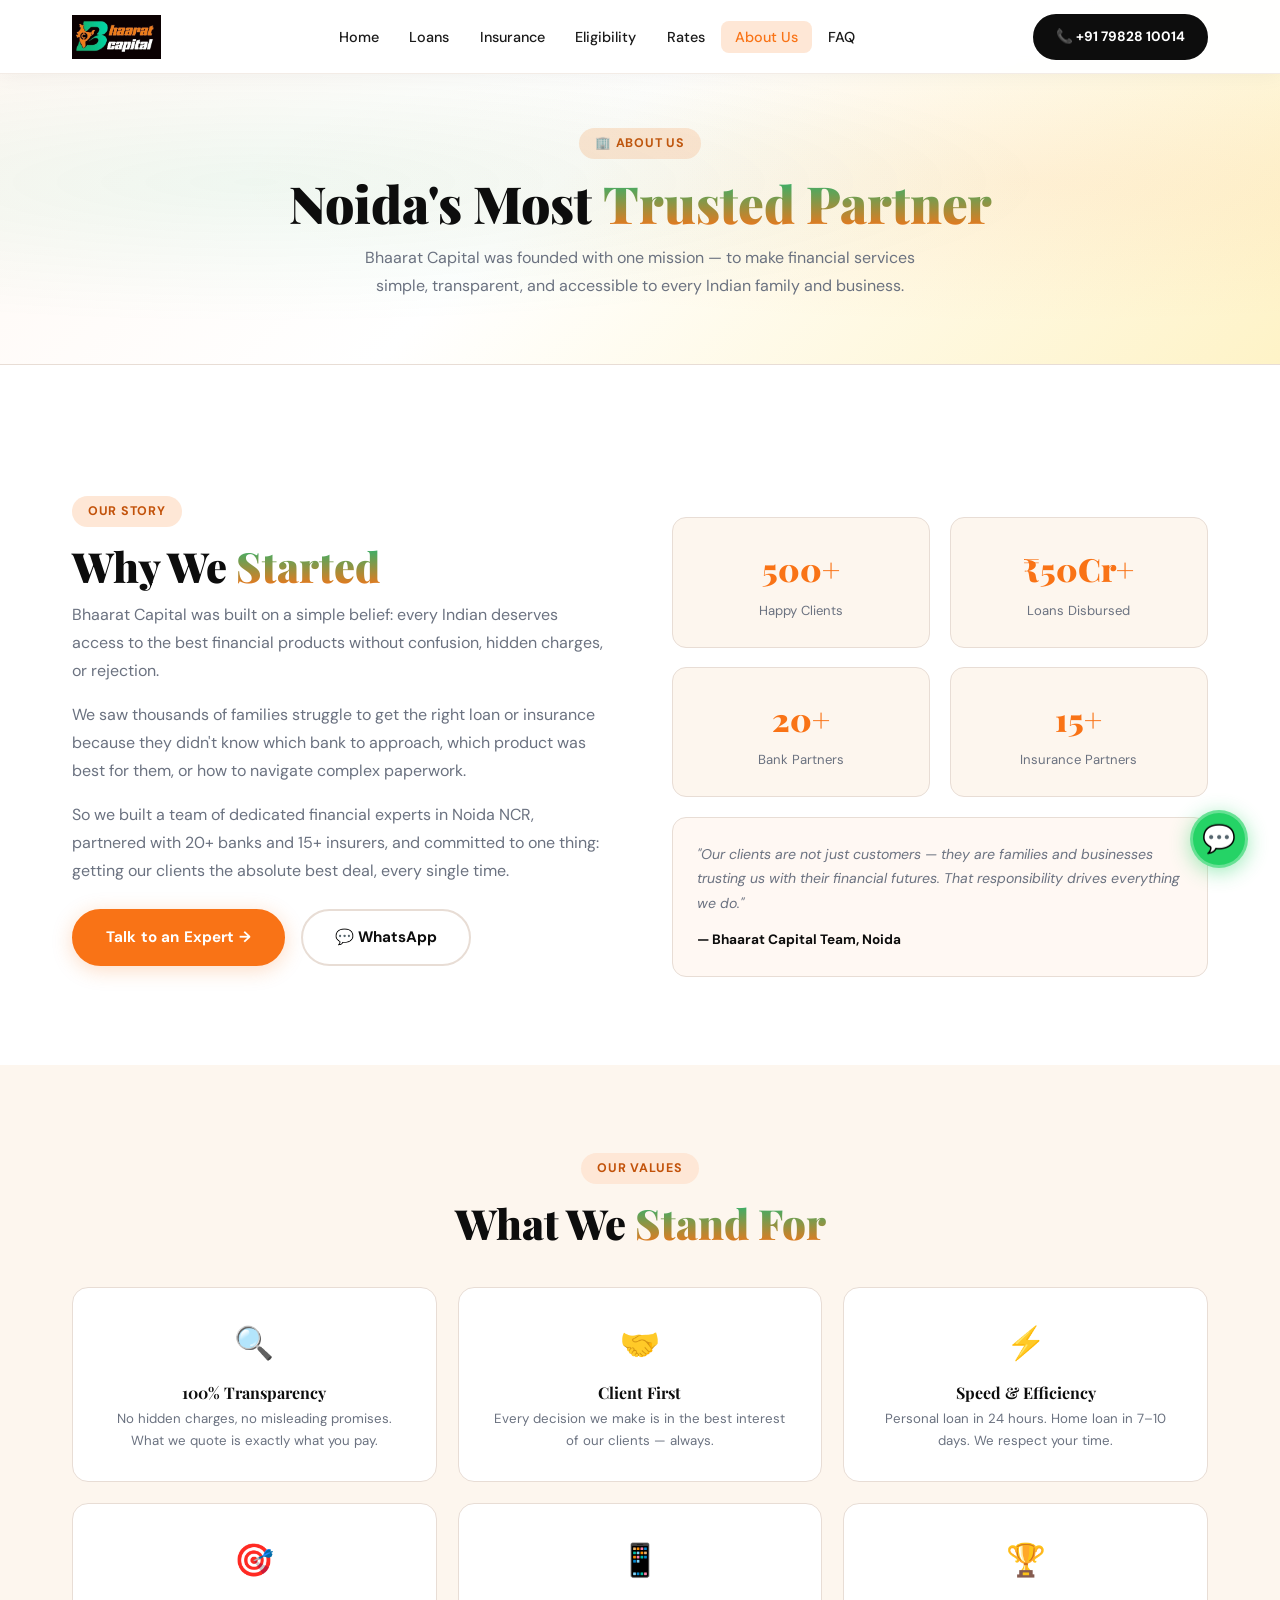
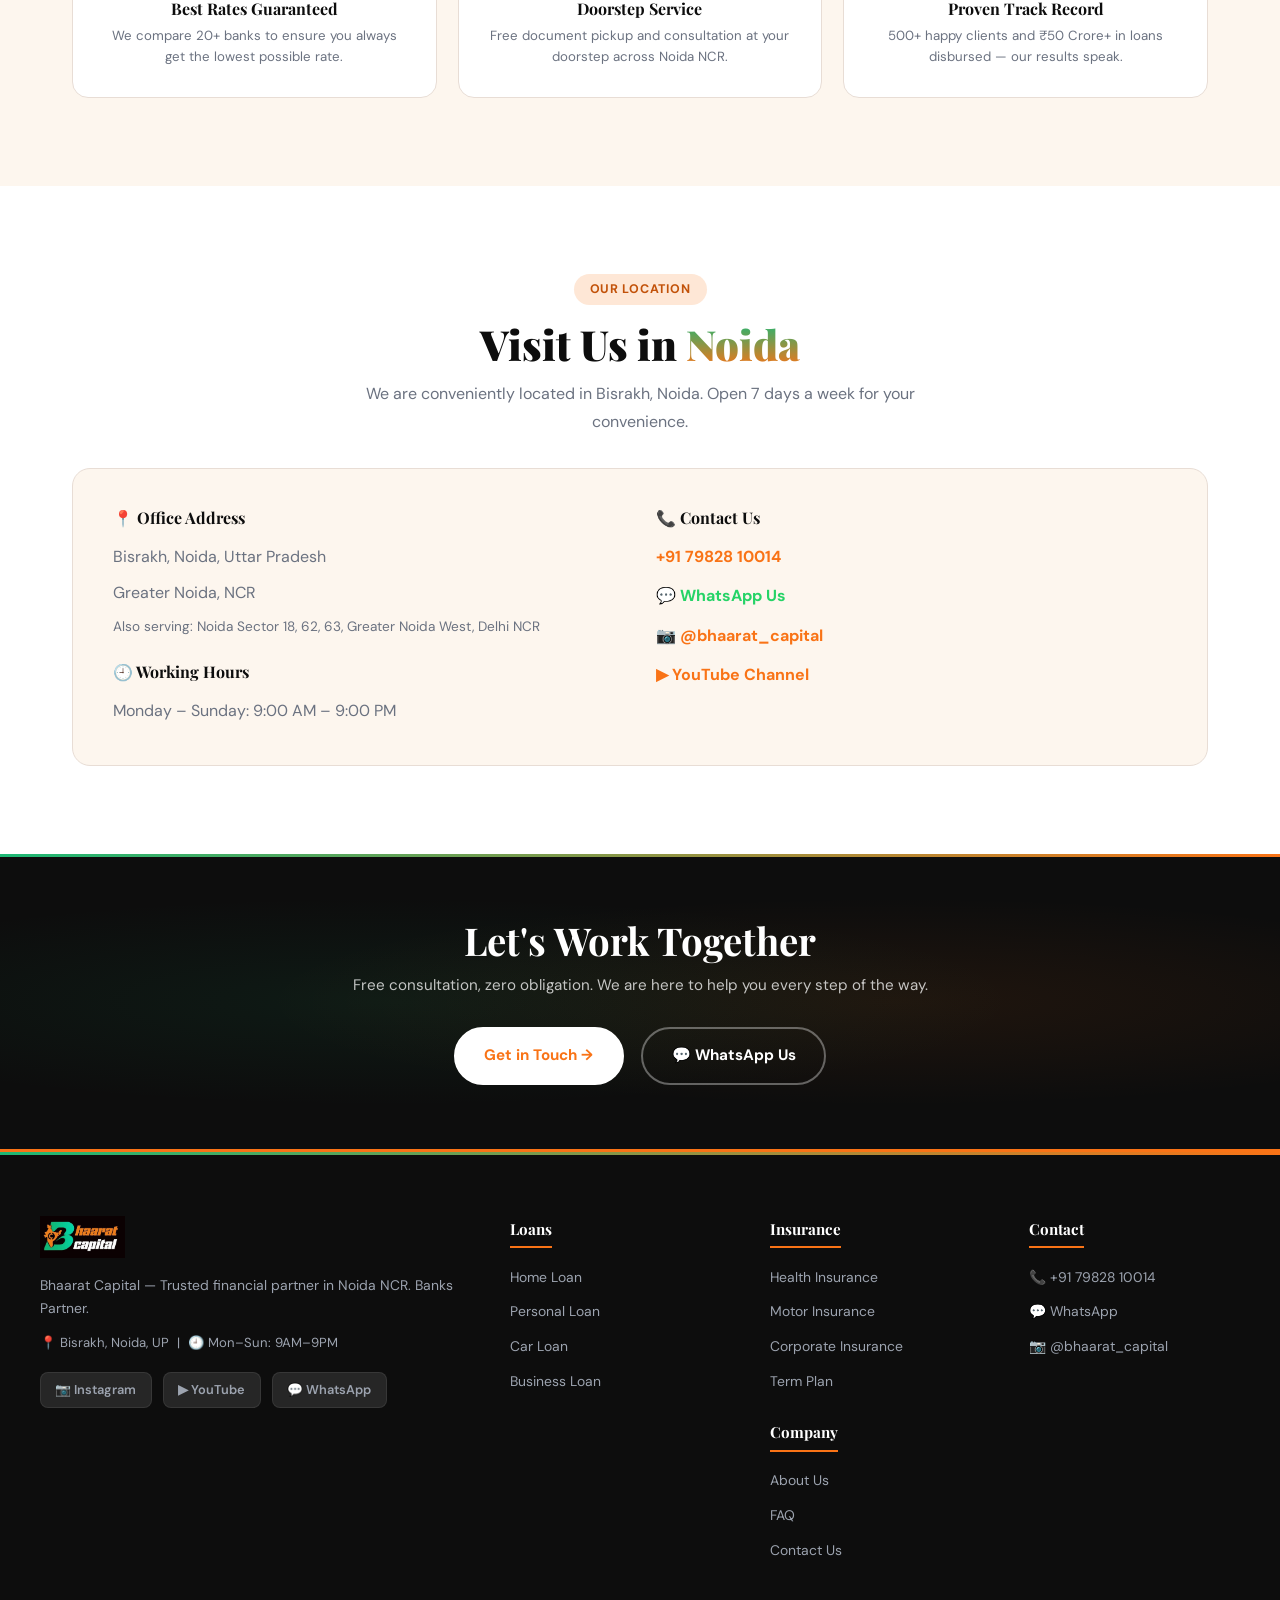
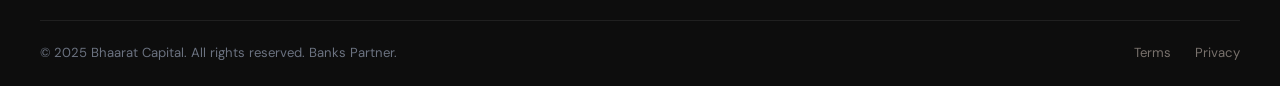
==== about.html @ 66e02c84 "Add files via upload" ====
<!DOCTYPE html>
<html lang="en">
<head>
<meta charset="UTF-8"/>
<meta name="viewport" content="width=device-width, initial-scale=1.0"/>
<title>About Us — Bhaarat Capital | Trusted Financial Partner Noida NCR</title>
<meta name="description" content="Bhaarat Capital is Noida NCR trusted financial partner. 500+ clients, ₹50Cr+ disbursed, 20+ bank partners."/>
<link rel="preconnect" href="https://fonts.googleapis.com">
<link href="https://fonts.googleapis.com/css2?family=Playfair+Display:wght@700;900&family=DM+Sans:wght@300;400;500;600;700&display=swap" rel="stylesheet">
<link rel="stylesheet" href="style.css"/>
<style>
.heading-gradient{display:inline-block;background:linear-gradient(180deg,#1DB875 0%,#F97316 100%);-webkit-background-clip:text;-webkit-text-fill-color:transparent;background-clip:text;}
.page-hero{background:linear-gradient(135deg,#FFF8F3 0%,#fff 45%,#FEF3C7 100%);padding:8rem 2rem 4rem;text-align:center;position:relative;overflow:hidden;border-bottom:1px solid var(--border);}
.page-hero::before{content:'';position:absolute;inset:0;background:radial-gradient(ellipse at 20% 50%,rgba(29,184,117,.07) 0%,transparent 55%),radial-gradient(ellipse at 80% 50%,rgba(249,115,22,.07) 0%,transparent 55%);pointer-events:none;}
.page-hero-tag{display:inline-flex;align-items:center;gap:.4rem;background:var(--orange-light);color:var(--orange-dark);padding:.3rem 1rem;border-radius:50px;font-size:.78rem;font-weight:700;letter-spacing:.06em;text-transform:uppercase;margin-bottom:1rem;}
.page-hero h1{font-family:var(--font-display);font-size:clamp(2rem,4vw,3.2rem);font-weight:900;color:var(--dark);margin-bottom:.8rem;line-height:1.1;position:relative;}
.page-hero p{font-size:1rem;color:var(--gray);max-width:580px;margin:0 auto;line-height:1.75;position:relative;}
.cta-banner{background:var(--dark);padding:4rem 2rem;text-align:center;position:relative;}
.cta-banner::after{content:'';position:absolute;top:0;left:0;right:0;height:3px;background:linear-gradient(90deg,#1DB875,#F97316);}
.cta-banner h2{font-family:var(--font-display);font-size:clamp(1.6rem,3vw,2.4rem);color:#fff;margin-bottom:.6rem;}
.cta-banner p{color:rgba(255,255,255,.75);font-size:.95rem;margin-bottom:1.8rem;}
.cta-btn{display:inline-block;padding:.85rem 1.8rem;border-radius:50px;font-weight:700;font-size:.95rem;transition:all .2s;margin:0 .4rem;}
.cta-btn.wh{background:#fff;color:var(--orange);border:2px solid #fff;}.cta-btn.wh:hover{transform:translateY(-2px);}
.cta-btn.tr{background:transparent;color:#fff;border:2px solid rgba(255,255,255,.35);}.cta-btn.tr:hover{background:rgba(255,255,255,.1);}

.about-grid{display:grid;grid-template-columns:1fr 1fr;gap:4rem;align-items:center;margin-top:2rem;}
.about-stats-grid{display:grid;grid-template-columns:repeat(2,1fr);gap:1.2rem;margin-top:2rem;}
.about-stat{background:var(--off-white);border:1px solid var(--border);border-radius:14px;padding:1.5rem;text-align:center;}
.about-stat .num{font-family:var(--font-display);font-size:2rem;font-weight:900;color:var(--orange);}
.about-stat p{font-size:.82rem;color:var(--gray);margin-top:.2rem;}
.values-grid{display:grid;grid-template-columns:repeat(3,1fr);gap:1.3rem;margin-top:2.5rem;}
.value-card{background:#fff;border:1.5px solid var(--border);border-radius:16px;padding:1.8rem;text-align:center;transition:all .3s;}
.value-card:hover{transform:translateY(-4px);box-shadow:0 8px 30px rgba(0,0,0,.09);border-color:rgba(249,115,22,.3);}
.value-icon{font-size:2rem;margin-bottom:.8rem;}
.value-card h4{font-family:var(--font-display);font-size:1rem;font-weight:700;color:var(--dark);margin-bottom:.4rem;}
.value-card p{font-size:.83rem;color:var(--gray);line-height:1.65;}
.team-grid{display:grid;grid-template-columns:repeat(3,1fr);gap:1.5rem;margin-top:2rem;}
.team-card{background:#fff;border:1.5px solid var(--border);border-radius:16px;padding:1.8rem;text-align:center;transition:all .3s;}
.team-card:hover{transform:translateY(-4px);box-shadow:0 8px 30px rgba(0,0,0,.09);}
.team-av{width:70px;height:70px;border-radius:50%;background:linear-gradient(135deg,#1DB875,#F97316);color:#fff;display:flex;align-items:center;justify-content:center;font-family:var(--font-display);font-size:1.5rem;font-weight:900;margin:0 auto 1rem;}
.team-card h4{font-size:.95rem;font-weight:700;color:var(--dark);}
.team-card p{font-size:.82rem;color:var(--gray);}
@media(max-width:768px){.about-grid{grid-template-columns:1fr;gap:2rem;}.values-grid{grid-template-columns:1fr 1fr;}.team-grid{grid-template-columns:1fr 1fr;}}
@media(max-width:480px){.values-grid{grid-template-columns:1fr;}.team-grid{grid-template-columns:1fr;}}
</style>
</head>
<body>
<nav id="navbar">
  <div class="nav-inner">
    <a href="index.html" class="logo"><img src="[data-uri]" alt="Bhaarat Capital" class="nav-logo-img"></a>
    <ul class="nav-links" id="navLinks">
      <li><a href="index.html">Home</a></li>
      <li><a href="loans.html">Loans</a></li>
      <li><a href="insurance.html">Insurance</a></li>
      <li><a href="eligibility.html">Eligibility</a></li>
      <li><a href="rates.html">Rates</a></li>
      <li><a href="about.html" class="active">About Us</a></li>
      <li><a href="faq.html">FAQ</a></li>
    </ul>
    <a href="contact.html" class="nav-cta">📞 +91 79828 10014</a>
    <button class="hamburger" id="hamburger" aria-label="Menu">☰</button>
  </div>
  <div class="mobile-menu" id="mobileMenu">
    <a href="index.html">Home</a>
    <a href="loans.html">Loans</a>
    <a href="insurance.html">Insurance</a>
    <a href="eligibility.html">Eligibility</a>
    <a href="rates.html">Rates</a>
    <a href="about.html">About Us</a>
    <a href="faq.html">FAQ</a>
    <a href="contact.html" style="color:var(--orange);font-weight:700;">📞 +91 79828 10014</a>
  </div>
</nav>

<section class="page-hero">
  <div class="page-hero-tag">🏢 About Us</div>
  <h1>Noida's Most <span class="heading-gradient">Trusted Partner</span></h1>
  <p>Bhaarat Capital was founded with one mission — to make financial services simple, transparent, and accessible to every Indian family and business.</p>
</section>

<section class="section" style="background:#fff;">
  <div class="container">
    <div class="about-grid">
      <div class="anim">
        <span class="section-tag">Our Story</span>
        <h2 class="section-title" style="text-align:left;">Why We <span class="heading-gradient">Started</span></h2>
        <p style="margin-bottom:1rem;">Bhaarat Capital was built on a simple belief: every Indian deserves access to the best financial products without confusion, hidden charges, or rejection.</p>
        <p style="margin-bottom:1rem;">We saw thousands of families struggle to get the right loan or insurance because they didn't know which bank to approach, which product was best for them, or how to navigate complex paperwork.</p>
        <p style="margin-bottom:1.5rem;">So we built a team of dedicated financial experts in Noida NCR, partnered with 20+ banks and 15+ insurers, and committed to one thing: getting our clients the absolute best deal, every single time.</p>
        <div style="display:flex;gap:1rem;flex-wrap:wrap;">
          <a href="contact.html" class="btn-primary">Talk to an Expert →</a>
          <a href="https://wa.me/917982810014" target="_blank" class="btn-secondary">💬 WhatsApp</a>
        </div>
      </div>
      <div class="anim">
        <div class="about-stats-grid">
          <div class="about-stat"><div class="num">500+</div><p>Happy Clients</p></div>
          <div class="about-stat"><div class="num">₹50Cr+</div><p>Loans Disbursed</p></div>
          <div class="about-stat"><div class="num">20+</div><p>Bank Partners</p></div>
          <div class="about-stat"><div class="num">15+</div><p>Insurance Partners</p></div>
        </div>
        <div style="background:var(--light-bg);border-radius:14px;padding:1.5rem;margin-top:1.2rem;border:1px solid var(--border);">
          <p style="font-size:.88rem;font-style:italic;color:var(--gray);line-height:1.75;">"Our clients are not just customers — they are families and businesses trusting us with their financial futures. That responsibility drives everything we do."</p>
          <p style="margin-top:.8rem;font-size:.85rem;font-weight:700;color:var(--dark);">— Bhaarat Capital Team, Noida</p>
        </div>
      </div>
    </div>
  </div>
</section>

<section class="section" style="background:var(--off-white);">
  <div class="container tc">
    <span class="section-tag">Our Values</span>
    <h2 class="section-title">What We <span class="heading-gradient">Stand For</span></h2>
    <div class="values-grid">
      <div class="value-card anim"><div class="value-icon">🔍</div><h4>100% Transparency</h4><p>No hidden charges, no misleading promises. What we quote is exactly what you pay.</p></div>
      <div class="value-card anim"><div class="value-icon">🤝</div><h4>Client First</h4><p>Every decision we make is in the best interest of our clients — always.</p></div>
      <div class="value-card anim"><div class="value-icon">⚡</div><h4>Speed &amp; Efficiency</h4><p>Personal loan in 24 hours. Home loan in 7–10 days. We respect your time.</p></div>
      <div class="value-card anim"><div class="value-icon">🎯</div><h4>Best Rates Guaranteed</h4><p>We compare 20+ banks to ensure you always get the lowest possible rate.</p></div>
      <div class="value-card anim"><div class="value-icon">📱</div><h4>Doorstep Service</h4><p>Free document pickup and consultation at your doorstep across Noida NCR.</p></div>
      <div class="value-card anim"><div class="value-icon">🏆</div><h4>Proven Track Record</h4><p>500+ happy clients and ₹50 Crore+ in loans disbursed — our results speak.</p></div>
    </div>
  </div>
</section>

<section class="section" style="background:#fff;">
  <div class="container tc">
    <span class="section-tag">Our Location</span>
    <h2 class="section-title">Visit Us in <span class="heading-gradient">Noida</span></h2>
    <p class="section-sub">We are conveniently located in Bisrakh, Noida. Open 7 days a week for your convenience.</p>
    <div style="background:var(--off-white);border-radius:18px;padding:2.5rem;margin-top:2rem;border:1px solid var(--border);display:grid;grid-template-columns:1fr 1fr;gap:2rem;text-align:left;">
      <div>
        <h4 style="font-family:var(--font-display);margin-bottom:1rem;color:var(--dark);">📍 Office Address</h4>
        <p style="margin-bottom:.5rem;">Bisrakh, Noida, Uttar Pradesh</p>
        <p style="margin-bottom:.5rem;">Greater Noida, NCR</p>
        <p style="margin-bottom:1.5rem;font-size:.85rem;">Also serving: Noida Sector 18, 62, 63, Greater Noida West, Delhi NCR</p>
        <h4 style="font-family:var(--font-display);margin-bottom:1rem;color:var(--dark);">🕘 Working Hours</h4>
        <p>Monday – Sunday: 9:00 AM – 9:00 PM</p>
      </div>
      <div>
        <h4 style="font-family:var(--font-display);margin-bottom:1rem;color:var(--dark);">📞 Contact Us</h4>
        <p style="margin-bottom:.7rem;"><a href="tel:+917982810014" style="color:var(--orange);font-weight:700;">+91 79828 10014</a></p>
        <p style="margin-bottom:.7rem;"><a href="https://wa.me/917982810014" target="_blank" style="color:#25D366;font-weight:700;">💬 WhatsApp Us</a></p>
        <p style="margin-bottom:.7rem;"><a href="https://www.instagram.com/bhaarat_capital/" target="_blank" style="color:var(--orange);font-weight:700;">📷 @bhaarat_capital</a></p>
        <p><a href="https://www.youtube.com/@bhaaratcapital" target="_blank" style="color:var(--orange);font-weight:700;">▶ YouTube Channel</a></p>
      </div>
    </div>
  </div>
</section>

<div class="cta-banner">
  <h2>Let's Work Together</h2>
  <p>Free consultation, zero obligation. We are here to help you every step of the way.</p>
  <a href="contact.html" class="cta-btn wh">Get in Touch →</a>
  <a href="https://wa.me/917982810014" target="_blank" class="cta-btn tr">💬 WhatsApp Us</a>
</div>

<footer class="footer">
  <div class="footer-grid">
    <div class="footer-brand">
      <a href="index.html"><img src="[data-uri]" alt="Bhaarat Capital" style="height:42px;margin-bottom:1rem;display:block;"></a>
      <p>Bhaarat Capital — Trusted financial partner in Noida NCR. Banks Partner.</p>
      <p style="margin-top:.7rem;font-size:.82rem;">📍 Bisrakh, Noida, UP &nbsp;|&nbsp; 🕘 Mon–Sun: 9AM–9PM</p>
      <div class="social-links" style="margin-top:1.1rem;"><a href="https://www.instagram.com/bhaarat_capital/" target="_blank">📷 Instagram</a><a href="https://www.youtube.com/@bhaaratcapital" target="_blank">▶ YouTube</a><a href="https://wa.me/917982810014" target="_blank">💬 WhatsApp</a></div>
    </div>
    <div class="footer-col"><h5>Loans</h5><a href="loans.html#home-loan">Home Loan</a><a href="loans.html#personal-loan">Personal Loan</a><a href="loans.html#car-loan">Car Loan</a><a href="loans.html#business-loan">Business Loan</a></div>
    <div class="footer-col"><h5>Insurance</h5><a href="insurance.html#health">Health Insurance</a><a href="insurance.html#motor">Motor Insurance</a><a href="insurance.html#corporate">Corporate Insurance</a><a href="insurance.html#term">Term Plan</a><h5 style="margin-top:1.3rem;">Company</h5><a href="about.html">About Us</a><a href="faq.html">FAQ</a><a href="contact.html">Contact Us</a></div>
    <div class="footer-col"><h5>Contact</h5><a href="tel:+917982810014">📞 +91 79828 10014</a><a href="https://wa.me/917982810014" target="_blank">💬 WhatsApp</a><a href="https://www.instagram.com/bhaarat_capital/" target="_blank">📷 @bhaarat_capital</a></div>
  </div>
  <div class="footer-bottom"><p>© 2025 Bhaarat Capital. All rights reserved. Banks Partner.</p><div style="display:flex;gap:1.5rem;"><a href="terms.html" style="color:#78716c;font-size:.82rem;">Terms</a><a href="privacy.html" style="color:#78716c;font-size:.82rem;">Privacy</a></div></div>
</footer>
<a href="https://wa.me/917982810014" class="whatsapp-float" target="_blank">💬</a>
<script src="script.js"></script>
<script>const ao=new IntersectionObserver((e)=>{e.forEach(x=>{if(x.isIntersecting){x.target.classList.add('vis');ao.unobserve(x.target);}})},{threshold:0.1});document.querySelectorAll('.anim').forEach(el=>ao.observe(el));</script>
</body></html>
---- style.css ----
/* ============================================================
   BHAARAT CAPITAL — Complete CSS
   Colors from Logo:
     Orange  : #F97316  (primary accent)
     Teal    : #1DB875  (secondary, from logo's green B letter)
     Dark    : #0D0D0D  (near-black background)
     Off-dark: #1A1A1A
     Light BG: #FFF8F3
     Off-white: #FDF6EE
   ============================================================ */

/* ---------- RESET & BASE ---------- */
*, *::before, *::after { box-sizing: border-box; margin: 0; padding: 0; }
html { scroll-behavior: smooth; }
body {
  font-family: 'DM Sans', -apple-system, BlinkMacSystemFont, 'Segoe UI', sans-serif;
  font-size: 16px;
  line-height: 1.7;
  color: #1A1A1A;
  background: #fff;
  -webkit-font-smoothing: antialiased;
}

/* ---------- CSS VARIABLES ---------- */
:root {
  --orange        : #F97316;
  --orange-light  : #FEE7D6;
  --orange-dark   : #C2520A;
  --orange-hover  : #EA6C0A;

  --teal          : #1DB875;
  --teal-light    : #D4F5E6;
  --teal-dark     : #0F7A4C;

  --dark          : #0D0D0D;
  --dark-2        : #1A1A1A;
  --dark-3        : #262626;
  --dark-card     : #111111;

  --saffron       : #FBBF24;

  --gray          : #6B7280;
  --gray-light    : #9CA3AF;
  --gray-lighter  : #D1D5DB;

  --off-white     : #FDF6EE;
  --light-bg      : #FFF8F3;
  --border        : #E8DDD5;
  --border-light  : #F3ECE6;

  --font-display  : 'Playfair Display', Georgia, serif;

  --radius        : 14px;
  --radius-sm     : 8px;
  --radius-lg     : 20px;

  --shadow        : 0 2px 16px rgba(0,0,0,.07), 0 1px 4px rgba(0,0,0,.04);
  --shadow-lg     : 0 8px 40px rgba(0,0,0,.12), 0 2px 8px rgba(0,0,0,.06);
  --shadow-orange : 0 4px 20px rgba(249,115,22,.25);
  --shadow-teal   : 0 4px 20px rgba(29,184,117,.25);

  --transition    : all 0.28s cubic-bezier(0.4, 0, 0.2, 1);
}

/* ---------- TYPOGRAPHY ---------- */
h1, h2, h3, h4, h5, h6 {
  font-family: var(--font-display);
  line-height: 1.15;
  color: var(--dark);
  font-weight: 700;
}
p { color: var(--gray); line-height: 1.75; }
a { text-decoration: none; color: inherit; transition: var(--transition); }
img { max-width: 100%; display: block; }
ul, ol { list-style: none; }

/* ---------- GRADIENT HEADING ACCENT ---------- */
.heading-gradient {
  display: inline-block;
  background: linear-gradient(180deg, #1DB875 0%, #F97316 100%);
  -webkit-background-clip: text;
  -webkit-text-fill-color: transparent;
  background-clip: text;
}

/* ---------- LAYOUT ---------- */
.container { max-width: 1200px; margin: 0 auto; padding: 0 2rem; width: 100%; }
.section { padding: 5.5rem 2rem; }
.tc { text-align: center; }

/* ---------- SECTION LABELS ---------- */
.section-tag {
  display: inline-flex;
  align-items: center;
  gap: 0.4rem;
  background: var(--orange-light);
  color: var(--orange-dark);
  padding: 0.3rem 1rem;
  border-radius: 50px;
  font-size: 0.78rem;
  font-weight: 700;
  letter-spacing: 0.06em;
  text-transform: uppercase;
  margin-bottom: 1rem;
}

.section-title {
  font-family: var(--font-display);
  font-size: clamp(1.75rem, 3.5vw, 2.6rem);
  font-weight: 900;
  color: var(--dark);
  margin-bottom: 0.75rem;
  line-height: 1.12;
}
.section-title .accent { color: var(--orange); }

.section-sub {
  font-size: 1rem;
  color: var(--gray);
  max-width: 580px;
  margin: 0 auto 0.5rem;
  line-height: 1.75;
}

/* ---------- BUTTONS ---------- */
.btn-primary {
  display: inline-flex;
  align-items: center;
  gap: 0.4rem;
  background: var(--orange);
  color: #fff;
  padding: 0.85rem 2rem;
  border-radius: 50px;
  font-weight: 700;
  font-size: 0.95rem;
  letter-spacing: 0.01em;
  border: 2px solid var(--orange);
  transition: var(--transition);
  cursor: pointer;
  box-shadow: var(--shadow-orange);
}
.btn-primary:hover {
  background: var(--orange-hover);
  border-color: var(--orange-hover);
  transform: translateY(-2px);
  box-shadow: 0 8px 28px rgba(249,115,22,.35);
  color: #fff;
}
.btn-primary:active { transform: translateY(0); }

.btn-secondary {
  display: inline-flex;
  align-items: center;
  gap: 0.4rem;
  background: transparent;
  color: var(--dark);
  padding: 0.85rem 2rem;
  border-radius: 50px;
  font-weight: 700;
  font-size: 0.95rem;
  border: 2px solid var(--border);
  transition: var(--transition);
  cursor: pointer;
}
.btn-secondary:hover {
  border-color: var(--orange);
  color: var(--orange);
  background: var(--orange-light);
  transform: translateY(-2px);
}

/* ---------- NAVBAR ---------- */
#navbar {
  position: fixed;
  top: 0; left: 0; right: 0;
  z-index: 1000;
  background: rgba(255,255,255,0.96);
  backdrop-filter: blur(16px);
  -webkit-backdrop-filter: blur(16px);
  border-bottom: 1px solid var(--border-light);
  box-shadow: 0 1px 20px rgba(0,0,0,.05);
  transition: var(--transition);
}
#navbar.scrolled {
  background: rgba(255,255,255,.99);
  box-shadow: 0 2px 24px rgba(0,0,0,.1);
}

.nav-inner {
  display: flex;
  align-items: center;
  justify-content: space-between;
  gap: 1.5rem;
  padding: 0.85rem 2rem;
  max-width: 1200px;
  margin: 0 auto;
}

.nav-logo-img { height: 44px; width: auto; display: block; }
.logo { display: flex; align-items: center; flex-shrink: 0; }

.nav-links {
  display: flex;
  align-items: center;
  gap: 0.2rem;
  flex: 1;
  justify-content: center;
}
.nav-links a {
  padding: 0.45rem 0.85rem;
  border-radius: 8px;
  font-size: 0.9rem;
  font-weight: 500;
  color: var(--dark-2);
  transition: var(--transition);
  white-space: nowrap;
}
.nav-links a:hover,
.nav-links a.active {
  color: var(--orange);
  background: var(--orange-light);
}

.nav-cta {
  display: inline-flex;
  align-items: center;
  gap: 0.4rem;
  background: var(--dark);
  color: #fff !important;
  padding: 0.6rem 1.3rem;
  border-radius: 50px;
  font-size: 0.85rem;
  font-weight: 700;
  white-space: nowrap;
  transition: var(--transition);
  flex-shrink: 0;
  border: 2px solid var(--dark);
}
.nav-cta:hover {
  background: var(--orange);
  border-color: var(--orange);
  transform: translateY(-1px);
  box-shadow: var(--shadow-orange);
}

.hamburger {
  display: none;
  background: none;
  border: none;
  font-size: 1.4rem;
  cursor: pointer;
  color: var(--dark);
  padding: 0.3rem;
  border-radius: 6px;
  transition: var(--transition);
}
.hamburger:hover { color: var(--orange); background: var(--orange-light); }

.mobile-menu {
  display: none;
  flex-direction: column;
  padding: 1rem 2rem 1.5rem;
  background: #fff;
  border-top: 1px solid var(--border);
  gap: 0.2rem;
}
.mobile-menu.open { display: flex; }
.mobile-menu a {
  padding: 0.65rem 1rem;
  border-radius: 8px;
  font-weight: 500;
  font-size: 0.95rem;
  color: var(--dark-2);
  transition: var(--transition);
}
.mobile-menu a:hover { background: var(--orange-light); color: var(--orange); }

/* ---------- KEYFRAME ANIMATIONS ---------- */
@keyframes fadeInUp {
  from { opacity: 0; transform: translateY(28px); }
  to   { opacity: 1; transform: translateY(0); }
}
@keyframes float {
  0%, 100% { transform: translateY(0px) rotate(0deg); }
  33%       { transform: translateY(-10px) rotate(1deg); }
  66%       { transform: translateY(-5px) rotate(-1deg); }
}
@keyframes pulse {
  0%, 100% { transform: scale(1); opacity: 0.3; }
  50%       { transform: scale(1.06); opacity: 0.4; }
}
@keyframes marquee {
  from { transform: translateX(0); }
  to   { transform: translateX(-50%); }
}
@keyframes blink {
  0%, 100% { opacity: 1; }
  50%       { opacity: 0.2; }
}

/* ---------- HERO ---------- */
.hero {
  min-height: 100vh;
  background: linear-gradient(135deg, #FFF8F3 0%, #fff 45%, #FEF3C7 100%);
  display: flex;
  align-items: center;
  padding: 7rem 2rem 5rem;
  position: relative;
  overflow: hidden;
}
.hero-inner {
  max-width: 1200px;
  margin: 0 auto;
  width: 100%;
  display: grid;
  grid-template-columns: 1fr 1fr;
  gap: 4rem;
  align-items: center;
}
.hero-bg-pattern {
  position: absolute;
  inset: 0;
  pointer-events: none;
  background:
    radial-gradient(ellipse at 15% 30%, rgba(249,115,22,.09) 0%, transparent 55%),
    radial-gradient(ellipse at 85% 70%, rgba(29,184,117,.07) 0%, transparent 55%);
}

.hero-badge {
  display: inline-flex;
  align-items: center;
  gap: 0.5rem;
  background: var(--teal-light);
  color: var(--teal-dark);
  padding: 0.35rem 1rem;
  border-radius: 50px;
  font-size: 0.8rem;
  font-weight: 700;
  margin-bottom: 1.4rem;
  border: 1px solid rgba(29,184,117,.2);
}

.badge-dot {
  width: 7px;
  height: 7px;
  background: var(--teal);
  border-radius: 50%;
  animation: blink 2s infinite;
}

.hero-title {
  font-family: var(--font-display);
  font-size: clamp(2.6rem, 5vw, 4rem);
  font-weight: 900;
  line-height: 1.07;
  color: var(--dark);
  margin-bottom: 1.1rem;
  animation: fadeInUp 0.7s ease both;
}
.hero-accent { color: var(--orange); }

.hero-sub {
  font-size: 1.05rem;
  color: var(--gray);
  max-width: 490px;
  line-height: 1.78;
  margin-bottom: 1.8rem;
  animation: fadeInUp 0.8s 0.1s ease both;
}
.hero-btns {
  display: flex;
  gap: 1rem;
  flex-wrap: wrap;
  margin-bottom: 2.4rem;
  animation: fadeInUp 0.9s 0.2s ease both;
}
.hero-hours {
  display: inline-flex;
  align-items: center;
  gap: 0.5rem;
  background: #F0FDF4;
  border: 1px solid #BBF7D0;
  color: #15803D;
  border-radius: 50px;
  padding: 0.35rem 1rem;
  font-size: 0.8rem;
  font-weight: 600;
  margin-bottom: 2rem;
  animation: fadeInUp 1s 0.3s ease both;
}
.hero-stats {
  display: flex;
  align-items: center;
  gap: 1.5rem;
  padding: 1.3rem 1.6rem;
  background: #fff;
  border-radius: var(--radius);
  border: 1px solid var(--border);
  box-shadow: var(--shadow);
  width: fit-content;
  flex-wrap: wrap;
  animation: fadeInUp 1s 0.4s ease both;
}
.stat-num {
  display: block;
  font-family: var(--font-display);
  font-size: 1.9rem;
  font-weight: 900;
  color: var(--orange);
  line-height: 1;
}
.stat-label {
  font-size: 0.73rem;
  color: var(--gray);
  margin-top: 0.15rem;
  display: block;
  font-weight: 500;
}
.stat-div { width: 1px; height: 38px; background: var(--border); }

/* Hero Visual — Floating Cards */
.hero-visual {
  position: relative;
  min-height: 460px;
  display: flex;
  align-items: center;
  justify-content: center;
}
.hero-orb {
  width: 280px;
  height: 280px;
  border-radius: 50%;
  background: linear-gradient(135deg, var(--orange-light), rgba(29,184,117,.2));
  opacity: 0.35;
  animation: pulse 4s ease-in-out infinite;
}
.hero-card {
  position: absolute;
  background: #fff;
  border-radius: var(--radius);
  padding: 1rem 1.4rem;
  box-shadow: var(--shadow-lg);
  display: flex;
  align-items: center;
  gap: 0.9rem;
  border-left: 4px solid var(--orange);
  min-width: 195px;
  transition: var(--transition);
}
.hero-card:hover { transform: scale(1.04); }
.hc-f1 { top: 5%; left: 0; animation: float 3.2s ease-in-out infinite; }
.hc-f2 { top: 40%; right: 0; animation: float 3.2s ease-in-out infinite 1.1s; border-left-color: var(--teal); }
.hc-f3 { bottom: 8%; left: 10%; animation: float 3.2s ease-in-out infinite 2.2s; }
.hc-icon { font-size: 2rem; }
.hc-text strong { display: block; font-size: 0.9rem; font-weight: 700; color: var(--dark); }
.hc-text span { font-size: 0.78rem; color: var(--gray); }

/* ---------- MARQUEE ---------- */
.marquee-strip {
  background: var(--dark);
  padding: 0.8rem 0;
  overflow: hidden;
  border-top: 2px solid var(--teal);
  border-bottom: 2px solid var(--orange);
}
.marquee-track {
  display: flex;
  gap: 2rem;
  white-space: nowrap;
  width: max-content;
  animation: marquee 28s linear infinite;
  align-items: center;
}
.marquee-track span { color: #E5E7EB; font-weight: 600; font-size: 0.88rem; }
.marquee-track span.dot { opacity: 0.4; font-size: 0.5rem; color: var(--orange); }

/* ---------- SERVICES ---------- */
.services-section { background: #fff; }
.svc-grid {
  display: grid;
  grid-template-columns: repeat(3, 1fr);
  gap: 1.5rem;
  margin-top: 2.8rem;
}
.svc-card {
  background: var(--off-white);
  border: 1.5px solid var(--border);
  border-radius: var(--radius-lg);
  padding: 2rem 1.8rem;
  transition: var(--transition);
  text-align: center;
  cursor: pointer;
  position: relative;
  overflow: hidden;
}
.svc-card::before {
  content: '';
  position: absolute;
  top: 0; left: 0; right: 0;
  height: 3px;
  background: linear-gradient(90deg, var(--teal), var(--orange));
  opacity: 0;
  transition: var(--transition);
}
.svc-card:hover { transform: translateY(-8px); box-shadow: var(--shadow-lg); border-color: rgba(249,115,22,.3); }
.svc-card:hover::before { opacity: 1; }
.svc-card.featured { background: var(--dark); border-color: var(--orange); }
.svc-card.featured::before { opacity: 1; }

.svc-icon { font-size: 2.6rem; margin-bottom: 1rem; display: block; }
.svc-card h3 {
  font-family: var(--font-display);
  font-size: 1.3rem;
  margin-bottom: 0.6rem;
  color: var(--dark);
  font-weight: 800;
}
.svc-card.featured h3 { color: #fff; }
.svc-card p { font-size: 0.88rem; color: var(--gray); margin-bottom: 1.3rem; line-height: 1.68; }
.svc-card.featured p { color: #9CA3AF; }
.svc-tags { display: flex; flex-wrap: wrap; gap: 0.4rem; justify-content: center; margin-bottom: 1.3rem; }
.svt {
  background: var(--orange-light);
  color: var(--orange-dark);
  padding: 0.22rem 0.7rem;
  border-radius: 50px;
  font-size: 0.74rem;
  font-weight: 700;
}
.svc-card.featured .svt { background: rgba(249,115,22,.18); color: #FBB380; }

/* ---------- WHY US ---------- */
.why-section {
  background: var(--dark);
  position: relative;
  overflow: hidden;
}
.why-section::before {
  content: '';
  position: absolute;
  inset: 0;
  background:
    radial-gradient(ellipse at 20% 50%, rgba(29,184,117,.06) 0%, transparent 50%),
    radial-gradient(ellipse at 80% 20%, rgba(249,115,22,.05) 0%, transparent 50%);
  pointer-events: none;
}
.why-section .section-tag { background: rgba(249,115,22,.18); color: #FBB380; }
.why-section .section-title { color: #fff; }
.why-section .section-sub { color: #9CA3AF; }

.why-grid {
  display: grid;
  grid-template-columns: repeat(4, 1fr);
  gap: 1.3rem;
  margin-top: 2.8rem;
}
.why-card {
  background: rgba(255,255,255,.03);
  border: 1px solid rgba(255,255,255,.07);
  border-radius: var(--radius);
  padding: 1.8rem;
  transition: var(--transition);
  text-align: center;
  position: relative;
  overflow: hidden;
}
.why-card::after {
  content: '';
  position: absolute;
  bottom: 0; left: 50%;
  transform: translateX(-50%);
  width: 0; height: 2px;
  background: linear-gradient(90deg, var(--teal), var(--orange));
  transition: width 0.4s ease;
}
.why-card:hover {
  background: rgba(249,115,22,.08);
  border-color: rgba(249,115,22,.25);
  transform: translateY(-5px);
}
.why-card:hover::after { width: 60%; }
.why-icon {
  width: 58px; height: 58px;
  border-radius: var(--radius-sm);
  background: rgba(249,115,22,.14);
  display: flex; align-items: center; justify-content: center;
  font-size: 1.6rem;
  margin: 0 auto 1.1rem;
  transition: var(--transition);
  border: 1px solid rgba(249,115,22,.2);
}
.why-card:hover .why-icon { background: rgba(249,115,22,.22); transform: scale(1.08); }
.why-card h4 { color: #F3F4F6; font-size: 0.95rem; font-weight: 700; margin-bottom: 0.5rem; font-family: var(--font-display); }
.why-card p { color: #9CA3AF; font-size: 0.83rem; line-height: 1.68; }

/* ---------- PARTNERS ---------- */
.partners-section {
  background: var(--off-white);
  padding: 4rem 2rem;
  border-top: 1px solid var(--border);
  border-bottom: 1px solid var(--border);
}
.partners-header { text-align: center; margin-bottom: 2.5rem; }
.partner-category { margin-bottom: 2.2rem; }
.partner-cat-label {
  font-size: 0.73rem;
  font-weight: 700;
  letter-spacing: 0.12em;
  color: var(--orange-dark);
  text-transform: uppercase;
  margin-bottom: 0.9rem;
  display: flex;
  align-items: center;
  gap: 0.8rem;
}
.partner-cat-label::after {
  content: '';
  flex: 1;
  height: 1px;
  background: linear-gradient(90deg, var(--border), transparent);
}
.slider-wrap { overflow: hidden; position: relative; }
.slider-wrap::before,
.slider-wrap::after {
  content: '';
  position: absolute;
  top: 0; bottom: 0;
  width: 60px; z-index: 2;
}
.slider-wrap::before { left: 0; background: linear-gradient(90deg, var(--off-white), transparent); }
.slider-wrap::after  { right: 0; background: linear-gradient(-90deg, var(--off-white), transparent); }
.slider-track {
  display: flex;
  gap: 12px;
  width: max-content;
  animation: slide 22s linear infinite;
}
.slider-track.rev { animation: slide 18s linear infinite reverse; }

@keyframes slide {
  from { transform: translateX(0); }
  to   { transform: translateX(-50%); }
}

.partner-chip {
  background: #fff;
  border: 1px solid var(--border);
  border-radius: 10px;
  padding: 10px 18px;
  font-size: 0.82rem;
  font-weight: 600;
  white-space: nowrap;
  color: var(--gray);
  transition: var(--transition);
  flex-shrink: 0;
}
.partner-chip:hover { border-color: var(--teal); color: var(--teal-dark); background: var(--teal-light); }

/* ---------- RATES TABLE ---------- */
.rates-section { background: #fff; }
.rates-table {
  width: 100%;
  border-collapse: collapse;
  margin-top: 2.5rem;
  border-radius: var(--radius);
  overflow: hidden;
  box-shadow: var(--shadow);
}
.rates-table thead tr { background: var(--dark); }
.rates-table th {
  padding: 16px 18px;
  text-align: left;
  font-size: 0.77rem;
  letter-spacing: 0.07em;
  color: #D1D5DB;
  font-weight: 700;
  text-transform: uppercase;
}
.rates-table thead th:first-child { border-left: 3px solid var(--teal); }
.rates-table tbody tr { border-bottom: 1px solid var(--border-light); transition: background 0.2s; }
.rates-table tbody tr:hover { background: var(--light-bg); }
.rates-table tbody tr:last-child { border-bottom: none; }
.rates-table td { padding: 17px 18px; font-size: 0.9rem; vertical-align: middle; }
.rates-table td:first-child { font-weight: 700; color: var(--dark); border-left: 3px solid transparent; transition: border-color 0.2s; }
.rates-table tbody tr:hover td:first-child { border-left-color: var(--orange); }
.rate-val { color: var(--orange); font-weight: 700; font-size: 0.95rem; }
.avail-badge {
  display: inline-block;
  background: #F0FDF4;
  border: 1px solid #BBF7D0;
  color: #15803D;
  border-radius: 50px;
  padding: 3px 12px;
  font-size: 0.74rem;
  font-weight: 700;
}

/* ---------- ELIGIBILITY / STEPS ---------- */
.eligibility-section {
  background: var(--light-bg);
  position: relative;
}
.eligibility-section::before {
  content: '';
  position: absolute;
  top: 0; left: 0; right: 0;
  height: 4px;
  background: linear-gradient(90deg, var(--teal), var(--orange), var(--teal));
}
.steps-grid {
  display: grid;
  grid-template-columns: repeat(4, 1fr);
  gap: 1.4rem;
  margin-top: 2.8rem;
  position: relative;
}
.steps-grid::before {
  content: '';
  position: absolute;
  top: 38px;
  left: calc(12.5% + 1px);
  right: calc(12.5% + 1px);
  height: 2px;
  background: linear-gradient(90deg, var(--teal), var(--orange));
  z-index: 0;
}
.step-card {
  background: #fff;
  border: 1.5px solid var(--border);
  border-radius: var(--radius-lg);
  padding: 2rem 1.5rem;
  text-align: center;
  transition: var(--transition);
  position: relative;
  z-index: 1;
}
.step-card:hover { transform: translateY(-5px); box-shadow: var(--shadow-lg); border-color: rgba(249,115,22,.35); }
.step-num {
  width: 48px; height: 48px;
  border-radius: 50%;
  background: linear-gradient(135deg, var(--teal), var(--orange));
  color: #fff;
  display: flex;
  align-items: center;
  justify-content: center;
  font-weight: 900;
  font-size: 1.1rem;
  margin: 0 auto 1.2rem;
  box-shadow: 0 4px 16px rgba(249,115,22,.3);
  font-family: var(--font-display);
  transition: var(--transition);
}
.step-card:hover .step-num { transform: scale(1.1); box-shadow: 0 6px 20px rgba(249,115,22,.4); }
.step-card h4 { font-size: 0.97rem; font-weight: 700; margin-bottom: 0.5rem; color: var(--dark); font-family: var(--font-display); }
.step-card p { font-size: 0.83rem; color: var(--gray); line-height: 1.68; }

/* ---------- TESTIMONIALS ---------- */
.testi-section { background: var(--off-white); }
.testi-grid {
  display: grid;
  grid-template-columns: repeat(3, 1fr);
  gap: 1.5rem;
  margin-top: 2.8rem;
  text-align: left;
}
.testi-card {
  background: #fff;
  border: 1.5px solid var(--border);
  border-radius: var(--radius-lg);
  padding: 2rem;
  transition: var(--transition);
  position: relative;
  overflow: hidden;
}
.testi-card::before {
  content: '';
  position: absolute;
  top: 0; left: 0; right: 0;
  height: 3px;
  background: linear-gradient(90deg, var(--teal), var(--orange));
  opacity: 0;
  transition: var(--transition);
}
.testi-card:hover { transform: translateY(-5px); box-shadow: var(--shadow-lg); border-color: rgba(29,184,117,.25); }
.testi-card:hover::before { opacity: 1; }
.testi-card.feat { background: var(--dark); border-color: var(--teal); }
.testi-card.feat::before { background: linear-gradient(90deg, var(--teal), var(--orange)); opacity: 1; }

.testi-stars { font-size: 1rem; margin-bottom: 0.7rem; }
.testi-quote {
  font-size: 3rem;
  font-family: var(--font-display);
  color: var(--teal-light);
  line-height: 0.7;
  margin-bottom: 0.7rem;
}
.testi-card.feat .testi-quote { color: rgba(29,184,117,.25); }
.testi-card p { font-size: 0.9rem; color: var(--gray); line-height: 1.78; margin-bottom: 1.4rem; font-style: italic; }
.testi-card.feat p { color: rgba(255,255,255,.85); }
.testi-author { display: flex; align-items: center; gap: 0.8rem; }
.testi-av {
  width: 44px; height: 44px;
  border-radius: 50%;
  background: var(--orange-light);
  color: var(--orange);
  display: flex; align-items: center; justify-content: center;
  font-weight: 900; font-size: 1rem;
  flex-shrink: 0;
  border: 2px solid var(--orange-light);
}
.testi-card.feat .testi-av { background: rgba(29,184,117,.2); color: var(--teal); border-color: rgba(29,184,117,.3); }
.testi-author strong { font-size: 0.9rem; display: block; color: var(--dark); }
.testi-card.feat .testi-author strong { color: #fff; }
.testi-author small { font-size: 0.77rem; color: var(--gray); }
.testi-card.feat small { color: #9CA3AF; }

/* ---------- CTA BANNER ---------- */
.cta-banner {
  background: var(--dark);
  padding: 5rem 2rem;
  text-align: center;
  position: relative;
  overflow: hidden;
}
.cta-banner::before {
  content: '';
  position: absolute;
  inset: 0;
  background:
    radial-gradient(ellipse at 30% 50%, rgba(29,184,117,.08) 0%, transparent 50%),
    radial-gradient(ellipse at 70% 50%, rgba(249,115,22,.08) 0%, transparent 50%);
  pointer-events: none;
}
.cta-banner::after {
  content: '';
  position: absolute;
  top: 0; left: 0; right: 0;
  height: 3px;
  background: linear-gradient(90deg, var(--teal), var(--orange), var(--teal));
}
.cta-banner h2 {
  font-family: var(--font-display);
  font-size: clamp(1.8rem, 4vw, 2.8rem);
  color: #fff;
  margin-bottom: 0.8rem;
  position: relative;
}
.cta-banner p { color: rgba(255,255,255,.75); font-size: 1rem; margin-bottom: 2.2rem; position: relative; }
.cta-btn {
  display: inline-block;
  padding: 0.9rem 2rem;
  border-radius: 50px;
  font-weight: 700;
  font-size: 1rem;
  transition: var(--transition);
  margin: 0 0.4rem;
  position: relative;
}
.cta-btn.wh { background: #fff; color: var(--orange); border: 2px solid #fff; }
.cta-btn.wh:hover { transform: translateY(-2px); box-shadow: 0 8px 28px rgba(255,255,255,.2); }
.cta-btn.tr { background: transparent; color: #fff; border: 2px solid rgba(255,255,255,.35); }
.cta-btn.tr:hover { background: rgba(255,255,255,.1); border-color: rgba(255,255,255,.6); transform: translateY(-2px); }

/* ---------- WHATSAPP FLOAT ---------- */
.whatsapp-float {
  position: fixed;
  bottom: 2rem; right: 2rem;
  z-index: 999;
  width: 58px; height: 58px;
  border-radius: 50%;
  background: #25D366;
  display: flex; align-items: center; justify-content: center;
  font-size: 1.7rem;
  box-shadow: 0 4px 20px rgba(37,211,102,.45);
  transition: var(--transition);
  animation: pulse-green 2.5s ease-in-out infinite;
  text-decoration: none;
  border: 3px solid rgba(255,255,255,.3);
}
.whatsapp-float:hover { transform: scale(1.12); box-shadow: 0 6px 30px rgba(37,211,102,.6); }

@keyframes pulse-green {
  0%, 100% { box-shadow: 0 4px 20px rgba(37,211,102,.4), 0 0 0 0 rgba(37,211,102,.3); }
  50%       { box-shadow: 0 4px 40px rgba(37,211,102,.7), 0 0 0 10px rgba(37,211,102,.0); }
}

/* ---------- FOOTER ---------- */
.footer {
  background: var(--dark);
  padding: 4rem 2rem 0;
  border-top: 3px solid var(--orange);
  position: relative;
}
.footer::before {
  content: '';
  position: absolute;
  top: 0; left: 0; right: 0;
  height: 3px;
  background: linear-gradient(90deg, var(--teal), var(--orange));
}
.footer-grid {
  max-width: 1200px;
  margin: 0 auto;
  display: grid;
  grid-template-columns: 2fr 1fr 1fr 1fr;
  gap: 3rem;
  padding-bottom: 3rem;
}
.footer-brand p {
  font-size: 0.87rem;
  color: #9CA3AF;
  line-height: 1.7;
  margin-top: 0.5rem;
}
.footer-col h5 {
  font-family: var(--font-display);
  font-size: 0.95rem;
  font-weight: 700;
  color: #fff;
  margin-bottom: 1rem;
  padding-bottom: 0.5rem;
  border-bottom: 2px solid var(--orange);
  display: inline-block;
}
.footer-col a {
  display: block;
  font-size: 0.87rem;
  color: #9CA3AF;
  margin-bottom: 0.5rem;
  transition: var(--transition);
  padding: 0.1rem 0;
}
.footer-col a:hover { color: var(--orange); transform: translateX(4px); }

.social-links { display: flex; gap: 0.7rem; flex-wrap: wrap; }
.social-links a {
  background: var(--dark-3);
  color: #9CA3AF !important;
  padding: 0.4rem 0.9rem;
  border-radius: 8px;
  font-size: 0.8rem;
  font-weight: 600;
  border: 1px solid rgba(255,255,255,.08);
  transition: var(--transition);
}
.social-links a:hover {
  background: var(--orange);
  color: #fff !important;
  border-color: var(--orange);
  transform: translateY(-2px) !important;
}

.footer-bottom {
  border-top: 1px solid rgba(255,255,255,.08);
  padding: 1.3rem 0;
  max-width: 1200px;
  margin: 0 auto;
  display: flex;
  align-items: center;
  justify-content: space-between;
  flex-wrap: wrap;
  gap: 1rem;
}
.footer-bottom p { font-size: 0.82rem; color: #6B7280; }

/* ---------- SCROLL ANIMATIONS ---------- */
.anim {
  opacity: 0;
  transform: translateY(26px);
  transition: opacity 0.55s ease, transform 0.55s ease;
}
.anim.vis { opacity: 1; transform: translateY(0); }

/* ---------- UTILITIES ---------- */
.accent { color: var(--orange); }
.accent-teal { color: var(--teal); }

/* Scrollbar */
::-webkit-scrollbar { width: 6px; }
::-webkit-scrollbar-track { background: var(--off-white); }
::-webkit-scrollbar-thumb {
  background: linear-gradient(180deg, var(--teal), var(--orange));
  border-radius: 3px;
}

/* =============================================
   RESPONSIVE — TABLET (≤1024px)
   ============================================= */
@media (max-width: 1024px) {
  .hero-inner { grid-template-columns: 1fr; }
  .hero-visual { display: none; }
  .svc-grid { grid-template-columns: 1fr 1fr; }
  .why-grid { grid-template-columns: 1fr 1fr; gap: 1rem; }
  .testi-grid { grid-template-columns: 1fr; max-width: 520px; margin: 2.5rem auto 0; }
  .steps-grid { grid-template-columns: 1fr 1fr; gap: 1.2rem; }
  .steps-grid::before { display: none; }
  .footer-grid { grid-template-columns: 1fr 1fr; gap: 2rem; }
}

/* =============================================
   RESPONSIVE — MOBILE (≤768px)
   ============================================= */
@media (max-width: 768px) {
  .section { padding: 3.5rem 1.5rem; }
  .hero { padding: 5.5rem 1.5rem 3.5rem; text-align: center; }
  .hero-title { font-size: 2.3rem; }
  .hero-sub { margin-left: auto; margin-right: auto; }
  .hero-btns { justify-content: center; }
  .hero-stats { justify-content: center; margin-left: auto; margin-right: auto; }
  .hero-badge,
  .hero-hours { margin-left: auto; margin-right: auto; display: inline-flex; }
  .svc-grid { grid-template-columns: 1fr; max-width: 440px; margin: 2rem auto 0; }
  .steps-grid { grid-template-columns: 1fr; max-width: 380px; margin: 2rem auto 0; }
  .nav-links { display: none; }
  .hamburger { display: block; }
  .nav-cta { font-size: 0.78rem; padding: 0.5rem 1rem; }
  .footer-grid { grid-template-columns: 1fr; gap: 2rem; }
  .footer-bottom { flex-direction: column; text-align: center; }
  .section-title { font-size: 1.6rem; }
  .rates-table { font-size: 0.82rem; }
  .rates-table td, .rates-table th { padding: 12px 10px; }
  .cta-banner { padding: 3.5rem 1.5rem; }
  .cta-btn { margin: 0.3rem; display: block; width: fit-content; margin-left: auto; margin-right: auto; }
}

/* =============================================
   RESPONSIVE — SMALL (≤480px)
   ============================================= */
@media (max-width: 480px) {
  .why-grid { grid-template-columns: 1fr; }
  .hero-stats { gap: 1rem; padding: 1rem; }
  .stat-num { font-size: 1.5rem; }
  .nav-logo-img { height: 36px; }
  .section { padding: 3rem 1.2rem; }
  .btn-primary, .btn-secondary { padding: 0.75rem 1.5rem; font-size: 0.9rem; }
  .hero-title { font-size: 2rem; }
  .marquee-track span { font-size: 0.8rem; }
  .footer { padding: 3rem 1.2rem 0; }
}
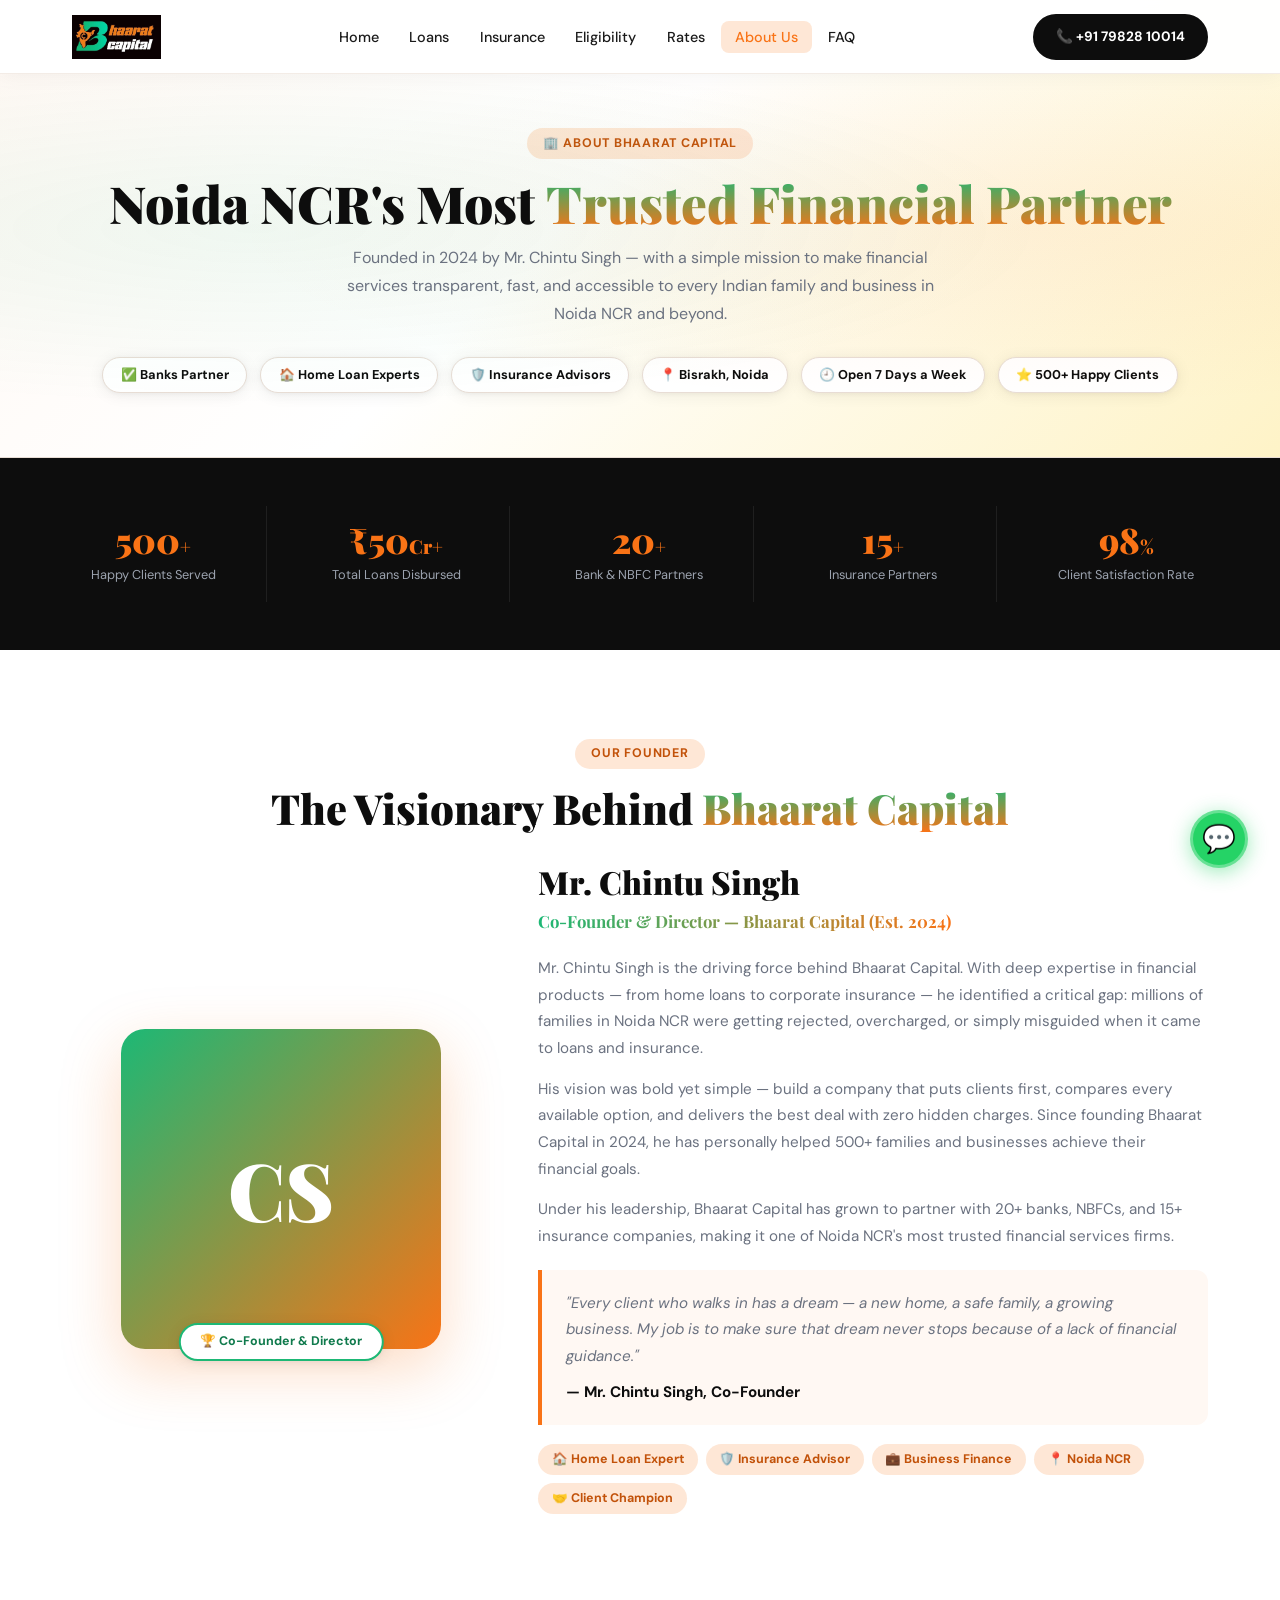
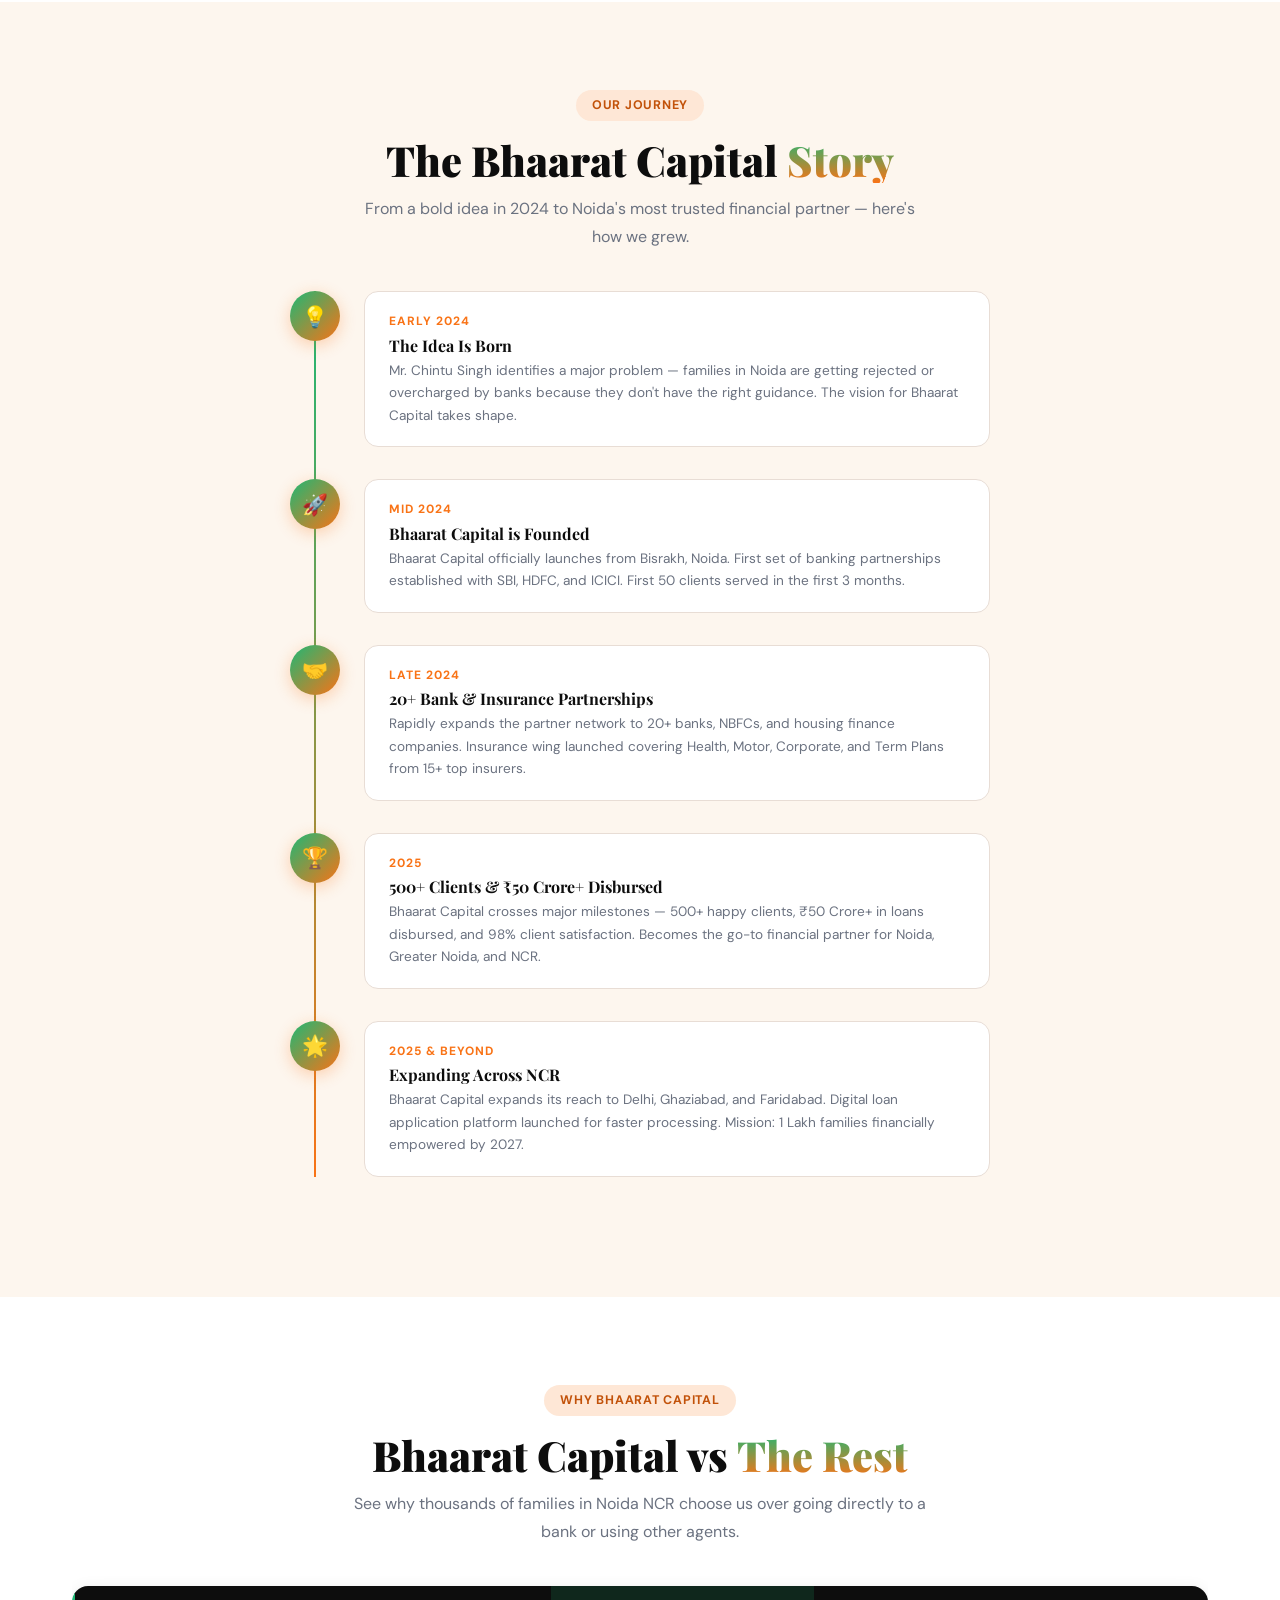
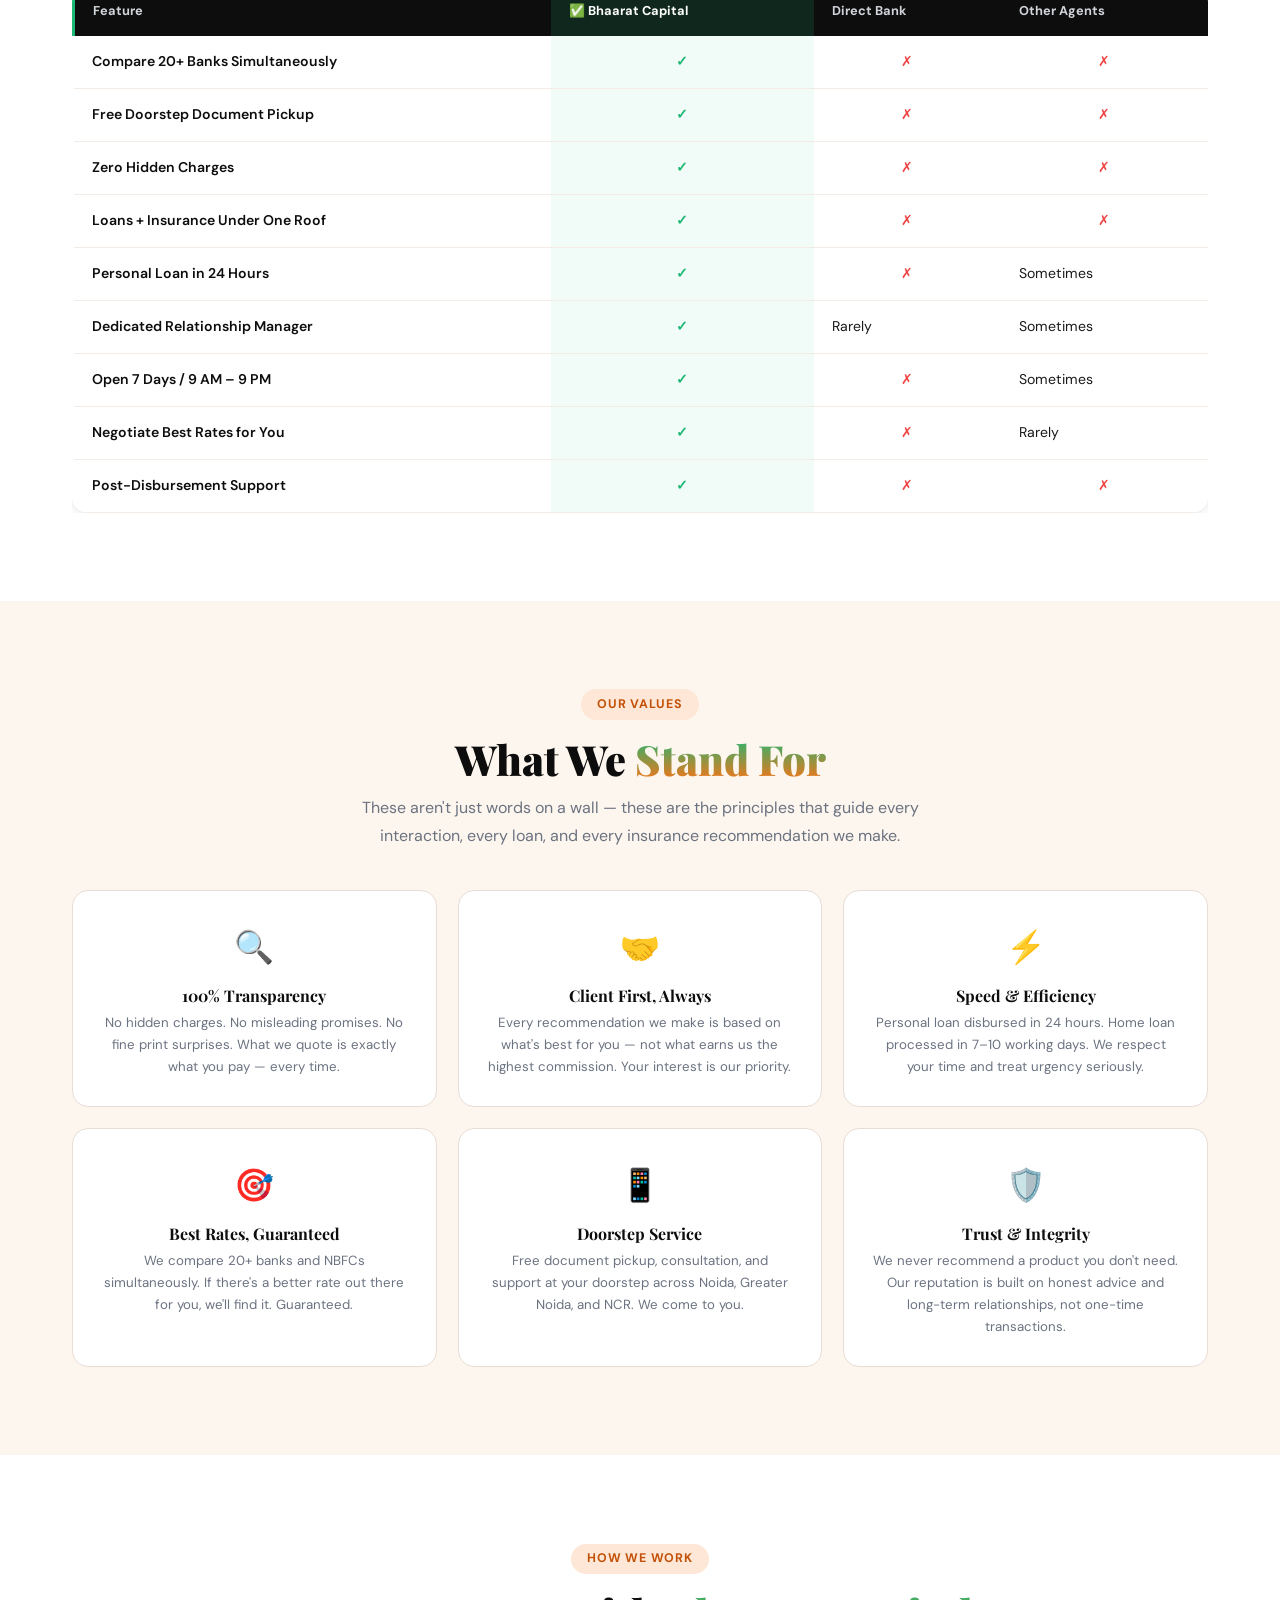
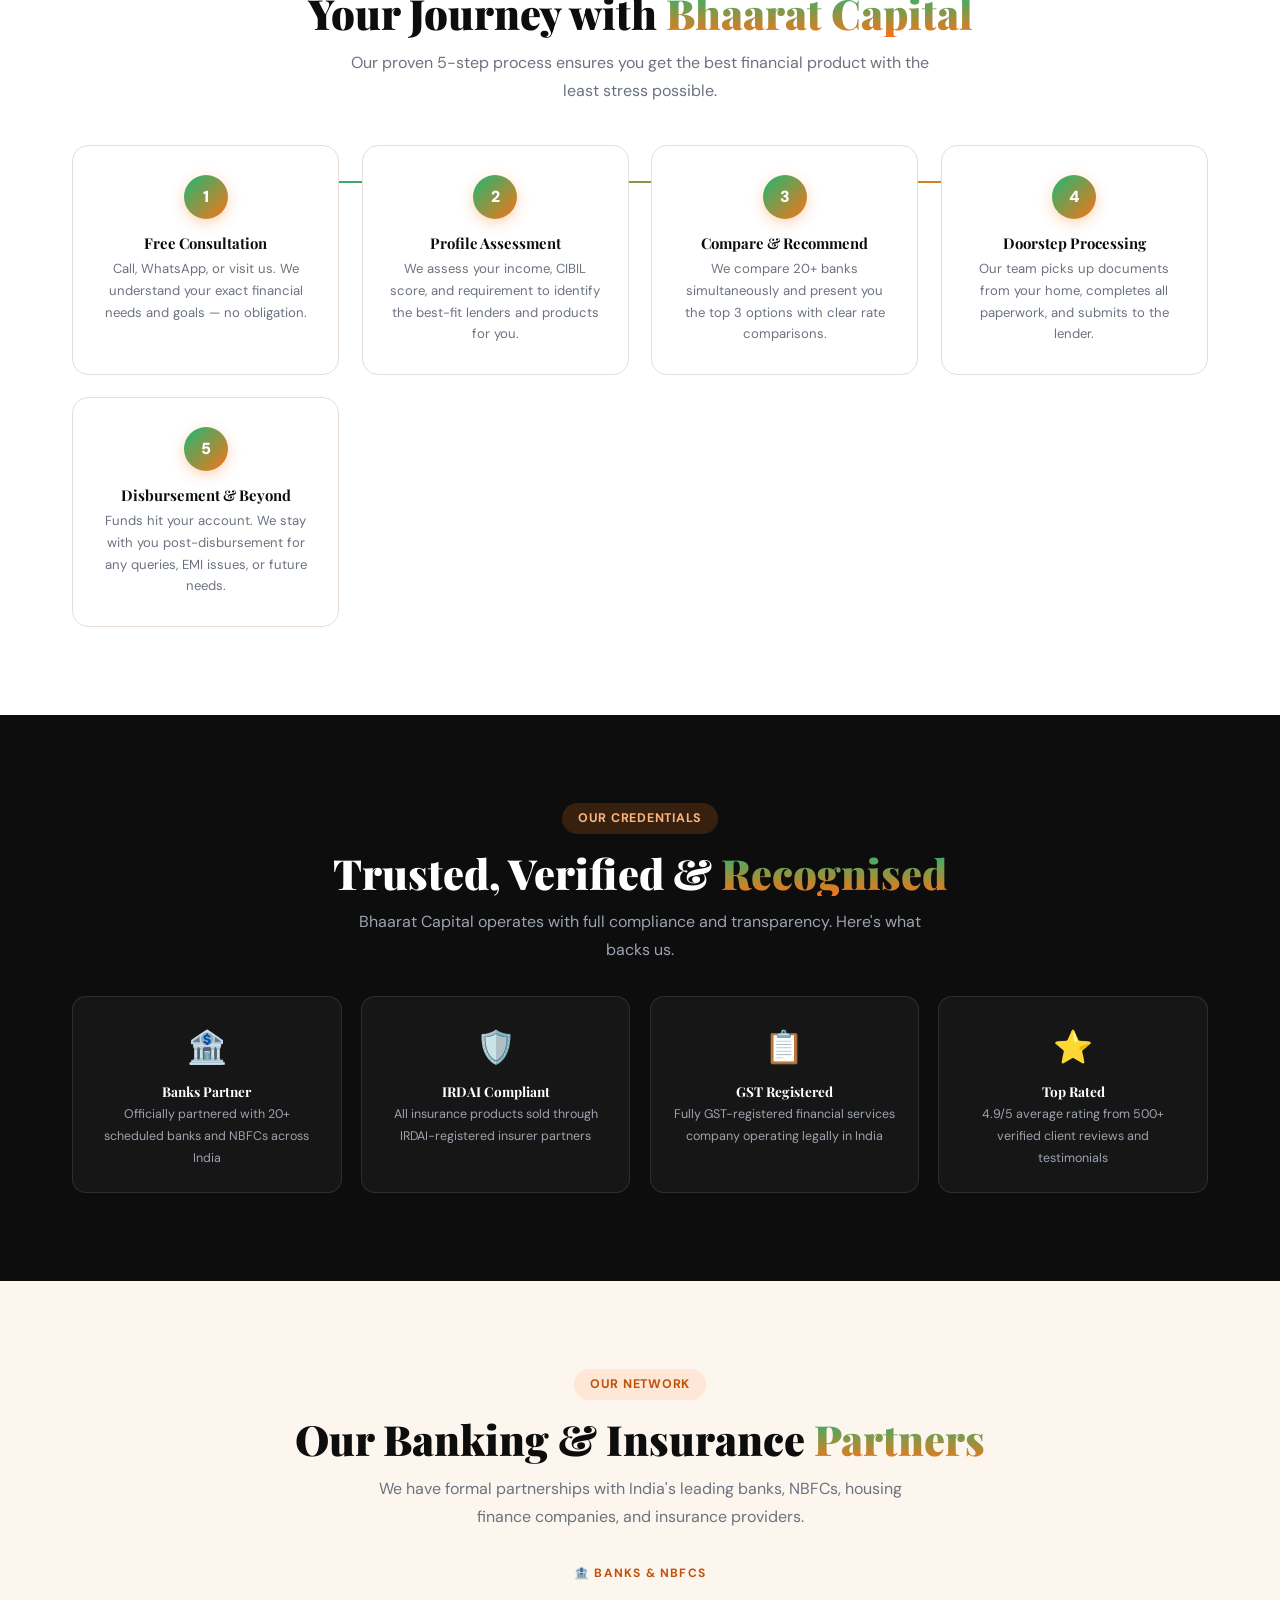
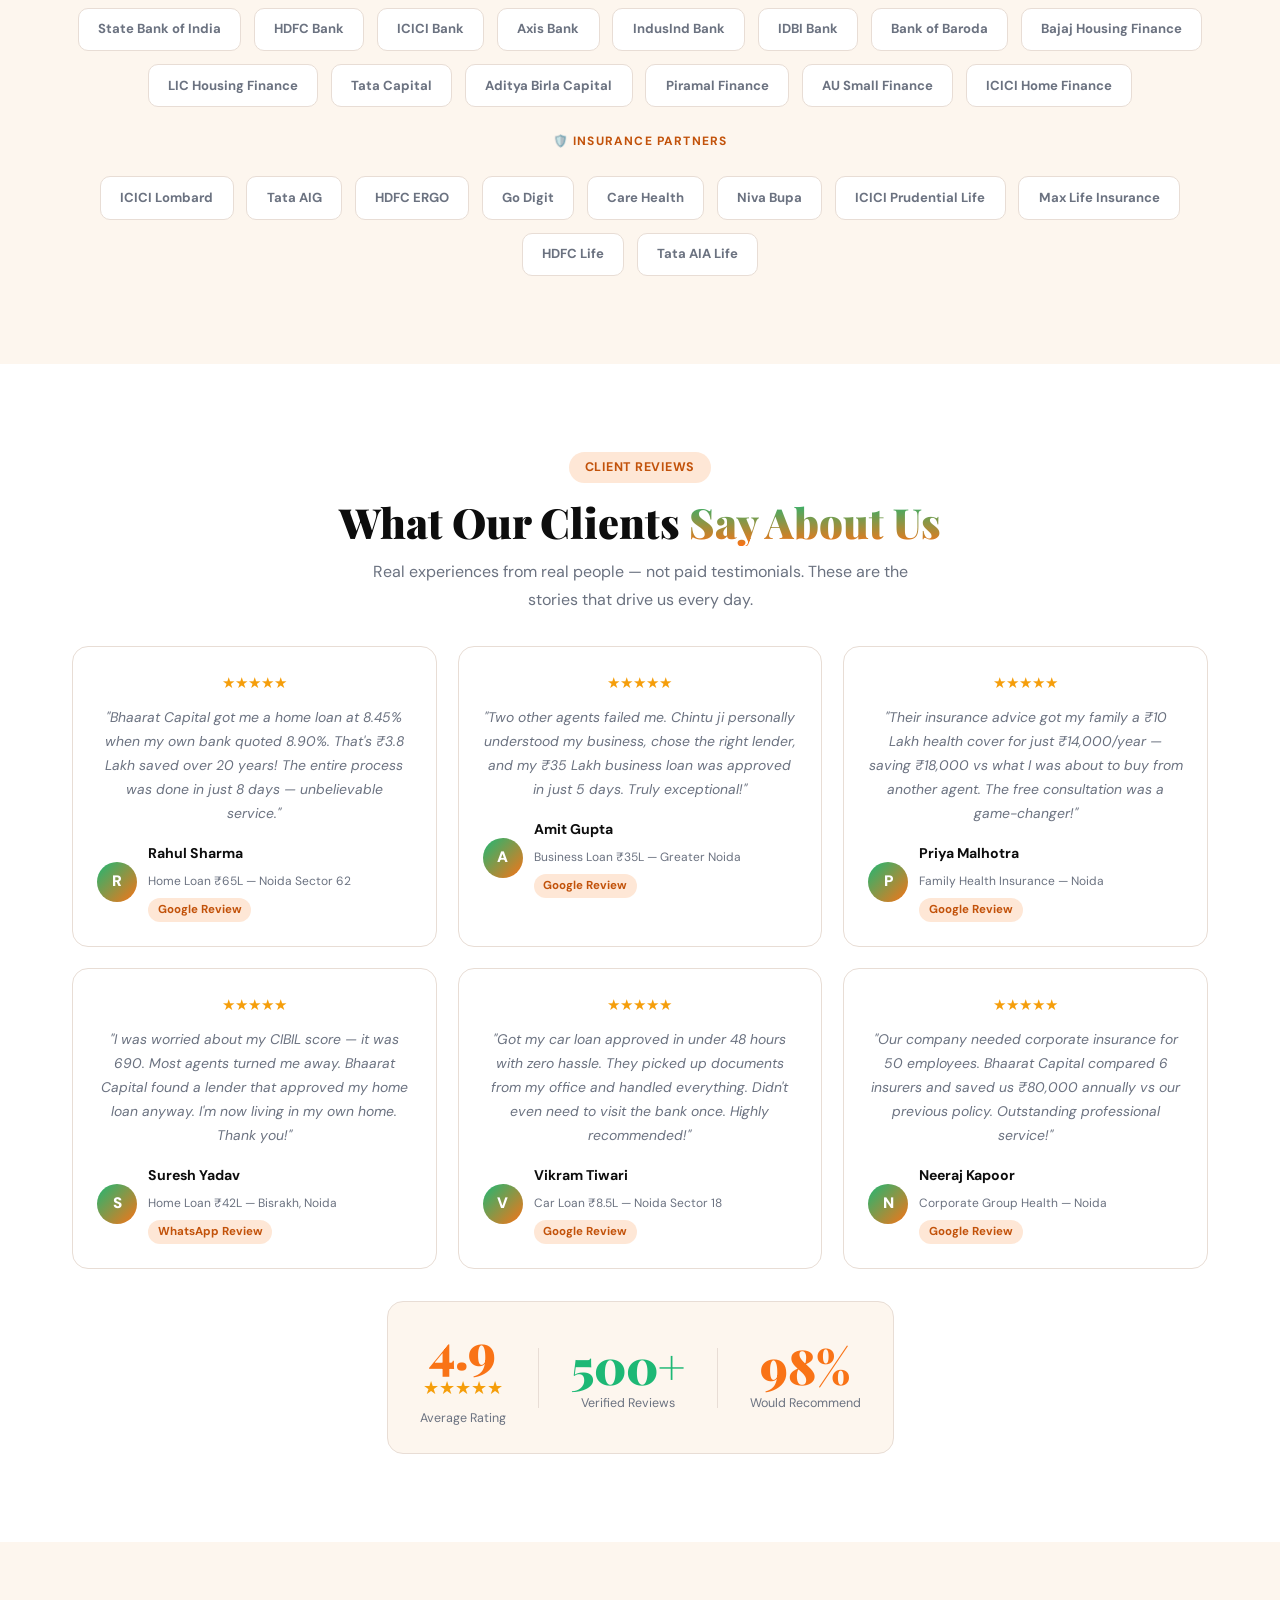
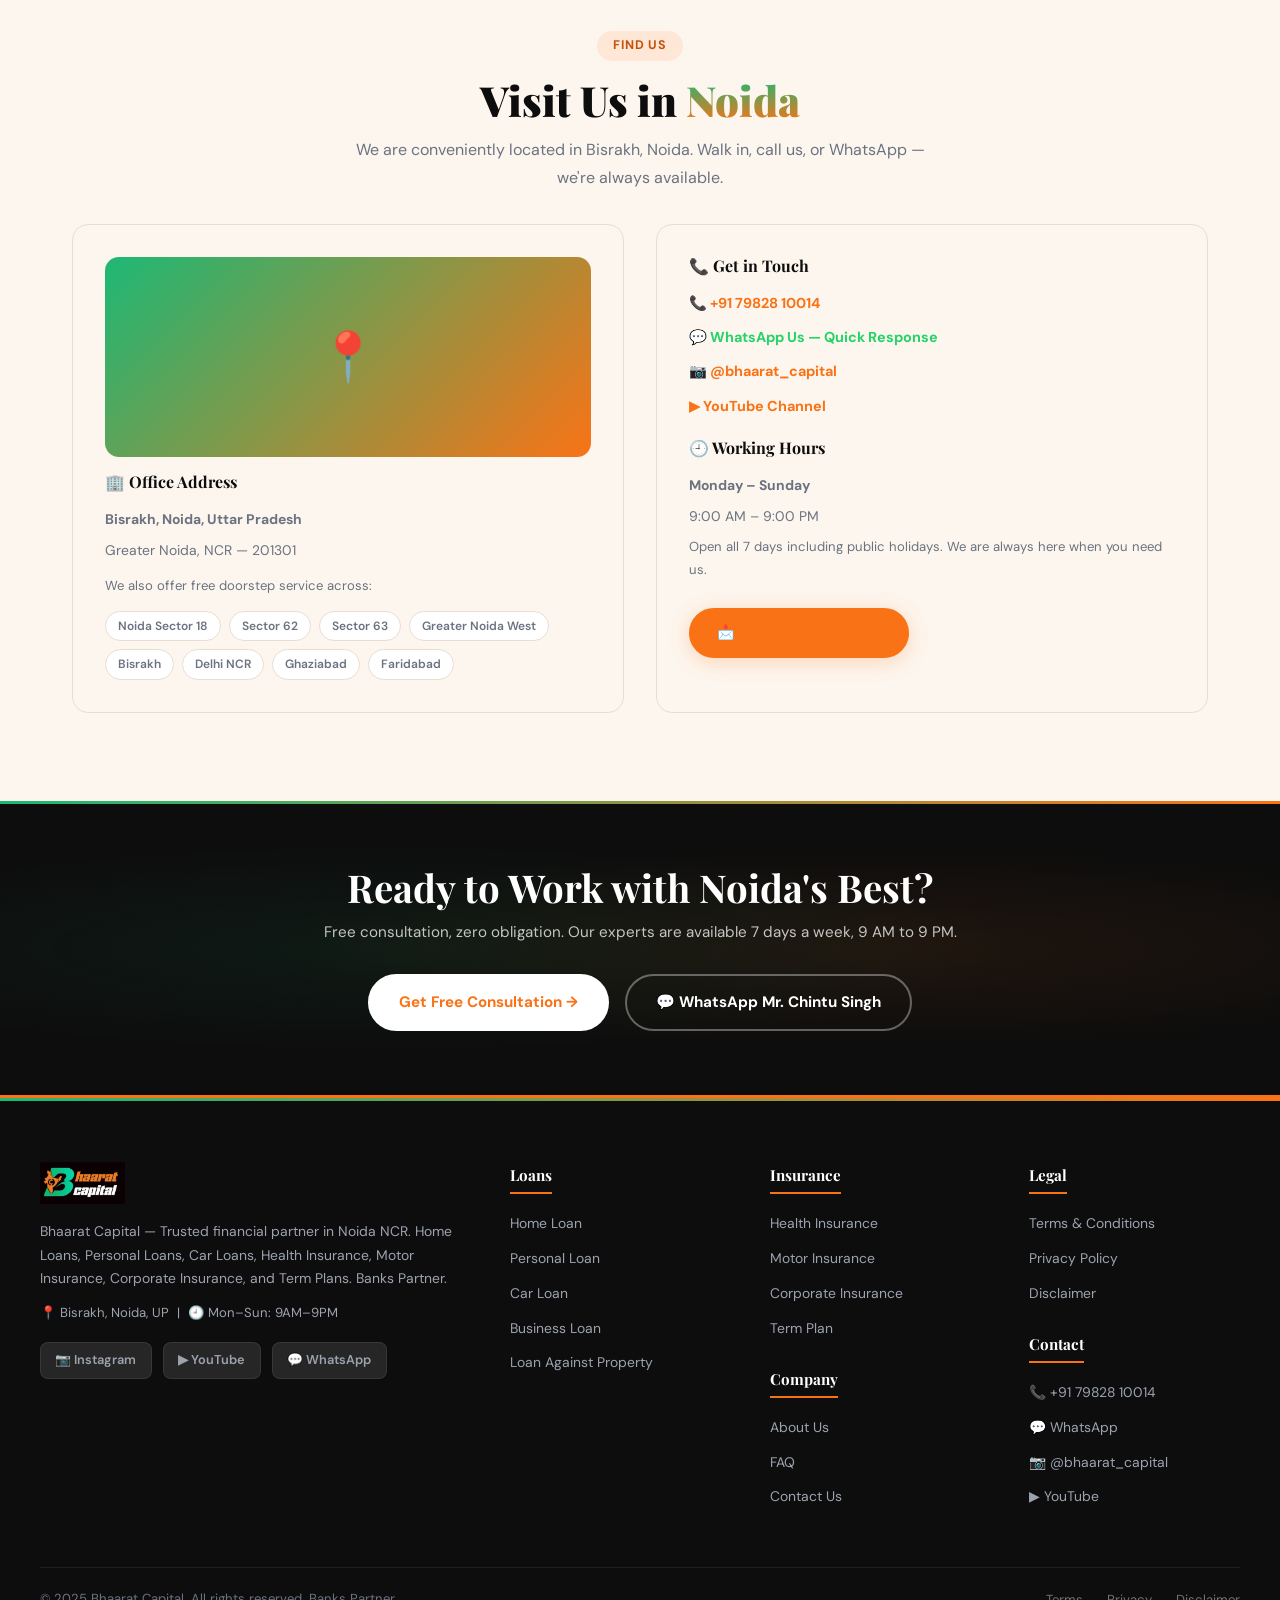
==== commit 765656af: "Update about.html" ====
--- a/about.html
+++ b/about.html
@@ -3,18 +3,23 @@
 <head>
 <meta charset="UTF-8"/>
 <meta name="viewport" content="width=device-width, initial-scale=1.0"/>
-<title>About Us — Bhaarat Capital | Trusted Financial Partner Noida NCR</title>
-<meta name="description" content="Bhaarat Capital is Noida NCR trusted financial partner. 500+ clients, ₹50Cr+ disbursed, 20+ bank partners."/>
+<title>About Us — Bhaarat Capital | Trusted Financial Partner Noida NCR Since 2024</title>
+<meta name="description" content="Bhaarat Capital — Founded in 2024 by Mr. Chintu Singh. Noida NCR's trusted financial partner. 500+ clients, ₹50Cr+ disbursed, 20+ bank partners. Home Loans, Insurance &amp; more."/>
 <link rel="preconnect" href="https://fonts.googleapis.com">
 <link href="https://fonts.googleapis.com/css2?family=Playfair+Display:wght@700;900&family=DM+Sans:wght@300;400;500;600;700&display=swap" rel="stylesheet">
 <link rel="stylesheet" href="style.css"/>
 <style>
+/* ── GRADIENT HEADING ── */
 .heading-gradient{display:inline-block;background:linear-gradient(180deg,#1DB875 0%,#F97316 100%);-webkit-background-clip:text;-webkit-text-fill-color:transparent;background-clip:text;}
+
+/* ── PAGE HERO ── */
 .page-hero{background:linear-gradient(135deg,#FFF8F3 0%,#fff 45%,#FEF3C7 100%);padding:8rem 2rem 4rem;text-align:center;position:relative;overflow:hidden;border-bottom:1px solid var(--border);}
 .page-hero::before{content:'';position:absolute;inset:0;background:radial-gradient(ellipse at 20% 50%,rgba(29,184,117,.07) 0%,transparent 55%),radial-gradient(ellipse at 80% 50%,rgba(249,115,22,.07) 0%,transparent 55%);pointer-events:none;}
 .page-hero-tag{display:inline-flex;align-items:center;gap:.4rem;background:var(--orange-light);color:var(--orange-dark);padding:.3rem 1rem;border-radius:50px;font-size:.78rem;font-weight:700;letter-spacing:.06em;text-transform:uppercase;margin-bottom:1rem;}
 .page-hero h1{font-family:var(--font-display);font-size:clamp(2rem,4vw,3.2rem);font-weight:900;color:var(--dark);margin-bottom:.8rem;line-height:1.1;position:relative;}
-.page-hero p{font-size:1rem;color:var(--gray);max-width:580px;margin:0 auto;line-height:1.75;position:relative;}
+.page-hero p{font-size:1rem;color:var(--gray);max-width:600px;margin:0 auto;line-height:1.75;position:relative;}
+
+/* ── CTA BANNER ── */
 .cta-banner{background:var(--dark);padding:4rem 2rem;text-align:center;position:relative;}
 .cta-banner::after{content:'';position:absolute;top:0;left:0;right:0;height:3px;background:linear-gradient(90deg,#1DB875,#F97316);}
 .cta-banner h2{font-family:var(--font-display);font-size:clamp(1.6rem,3vw,2.4rem);color:#fff;margin-bottom:.6rem;}
@@ -23,28 +28,146 @@
 .cta-btn.wh{background:#fff;color:var(--orange);border:2px solid #fff;}.cta-btn.wh:hover{transform:translateY(-2px);}
 .cta-btn.tr{background:transparent;color:#fff;border:2px solid rgba(255,255,255,.35);}.cta-btn.tr:hover{background:rgba(255,255,255,.1);}
 
-.about-grid{display:grid;grid-template-columns:1fr 1fr;gap:4rem;align-items:center;margin-top:2rem;}
-.about-stats-grid{display:grid;grid-template-columns:repeat(2,1fr);gap:1.2rem;margin-top:2rem;}
-.about-stat{background:var(--off-white);border:1px solid var(--border);border-radius:14px;padding:1.5rem;text-align:center;}
-.about-stat .num{font-family:var(--font-display);font-size:2rem;font-weight:900;color:var(--orange);}
-.about-stat p{font-size:.82rem;color:var(--gray);margin-top:.2rem;}
+/* ── HERO BADGES ── */
+.hero-trust-badges{display:flex;flex-wrap:wrap;justify-content:center;gap:.8rem;margin-top:1.8rem;}
+.hero-badge-item{background:#fff;border:1px solid var(--border);border-radius:50px;padding:.4rem 1.1rem;font-size:.8rem;font-weight:700;color:var(--dark);box-shadow:var(--shadow);}
+
+/* ── STATS ROW ── */
+.stats-row{background:var(--dark);padding:3rem 2rem;}
+.stats-inner{max-width:1200px;margin:0 auto;display:grid;grid-template-columns:repeat(5,1fr);gap:1rem;text-align:center;}
+.stat-box{border-right:1px solid rgba(255,255,255,.08);padding:1rem;}
+.stat-box:last-child{border:none;}
+.stat-box .big-num{font-family:var(--font-display);font-size:2.2rem;font-weight:900;color:var(--orange);line-height:1;}
+.stat-box .stat-suffix{font-size:1.2rem;color:var(--orange);font-weight:900;}
+.stat-box p{font-size:.8rem;color:#9CA3AF;margin-top:.4rem;}
+
+/* ── FOUNDER SECTION ── */
+.founder-section{background:#fff;}
+.founder-grid{display:grid;grid-template-columns:1fr 1.6fr;gap:3rem;align-items:center;margin-top:2rem;}
+.founder-photo-box{position:relative;}
+.founder-avatar{width:100%;max-width:320px;aspect-ratio:1;border-radius:24px;background:linear-gradient(135deg,#1DB875 0%,#F97316 100%);display:flex;align-items:center;justify-content:center;font-family:var(--font-display);font-size:5rem;font-weight:900;color:#fff;margin:0 auto;box-shadow:0 20px 60px rgba(249,115,22,.25);}
+.founder-badge{position:absolute;bottom:-12px;left:50%;transform:translateX(-50%);background:#fff;border:2px solid var(--teal);border-radius:50px;padding:.4rem 1.2rem;font-size:.78rem;font-weight:700;color:var(--teal-dark);white-space:nowrap;box-shadow:var(--shadow);}
+.founder-content h2{font-family:var(--font-display);font-size:clamp(1.5rem,3vw,2rem);font-weight:900;color:var(--dark);margin-bottom:.4rem;}
+.founder-name-tag{display:inline-block;background:linear-gradient(90deg,#1DB875,#F97316);-webkit-background-clip:text;-webkit-text-fill-color:transparent;background-clip:text;font-family:var(--font-display);font-size:1.05rem;font-weight:700;margin-bottom:1.2rem;}
+.founder-quote{background:var(--light-bg);border-left:4px solid var(--orange);border-radius:0 12px 12px 0;padding:1.2rem 1.5rem;margin:1.2rem 0;font-style:italic;font-size:.95rem;color:var(--gray);line-height:1.75;}
+.founder-tags{display:flex;flex-wrap:wrap;gap:.5rem;margin-top:1.2rem;}
+.founder-tag{background:var(--orange-light);color:var(--orange-dark);border-radius:50px;padding:.3rem .85rem;font-size:.78rem;font-weight:700;}
+
+/* ── STORY / TIMELINE ── */
+.timeline{position:relative;margin-top:2rem;}
+.timeline::before{content:'';position:absolute;left:24px;top:0;bottom:0;width:2px;background:linear-gradient(180deg,#1DB875,#F97316);}
+.timeline-item{display:flex;gap:1.5rem;margin-bottom:2rem;position:relative;}
+.timeline-dot{width:50px;height:50px;border-radius:50%;background:linear-gradient(135deg,#1DB875,#F97316);color:#fff;display:flex;align-items:center;justify-content:center;font-size:1.3rem;flex-shrink:0;box-shadow:0 4px 16px rgba(249,115,22,.3);z-index:1;}
+.timeline-content{background:#fff;border:1.5px solid var(--border);border-radius:14px;padding:1.2rem 1.5rem;flex:1;transition:all .3s;}
+.timeline-content:hover{box-shadow:0 4px 20px rgba(0,0,0,.08);border-color:rgba(249,115,22,.3);}
+.timeline-year{font-size:.75rem;font-weight:700;color:var(--orange);letter-spacing:.08em;text-transform:uppercase;margin-bottom:.3rem;}
+.timeline-content h4{font-family:var(--font-display);font-size:1rem;font-weight:700;color:var(--dark);margin-bottom:.3rem;}
+.timeline-content p{font-size:.85rem;color:var(--gray);line-height:1.65;}
+
+/* ── VALUES ── */
 .values-grid{display:grid;grid-template-columns:repeat(3,1fr);gap:1.3rem;margin-top:2.5rem;}
-.value-card{background:#fff;border:1.5px solid var(--border);border-radius:16px;padding:1.8rem;text-align:center;transition:all .3s;}
-.value-card:hover{transform:translateY(-4px);box-shadow:0 8px 30px rgba(0,0,0,.09);border-color:rgba(249,115,22,.3);}
+.value-card{background:#fff;border:1.5px solid var(--border);border-radius:16px;padding:1.8rem;text-align:center;transition:all .3s;position:relative;overflow:hidden;}
+.value-card::before{content:'';position:absolute;top:0;left:0;right:0;height:3px;background:linear-gradient(90deg,#1DB875,#F97316);opacity:0;transition:.3s;}
+.value-card:hover{transform:translateY(-4px);box-shadow:0 8px 30px rgba(0,0,0,.09);border-color:rgba(249,115,22,.3);}.value-card:hover::before{opacity:1;}
 .value-icon{font-size:2rem;margin-bottom:.8rem;}
 .value-card h4{font-family:var(--font-display);font-size:1rem;font-weight:700;color:var(--dark);margin-bottom:.4rem;}
 .value-card p{font-size:.83rem;color:var(--gray);line-height:1.65;}
-.team-grid{display:grid;grid-template-columns:repeat(3,1fr);gap:1.5rem;margin-top:2rem;}
-.team-card{background:#fff;border:1.5px solid var(--border);border-radius:16px;padding:1.8rem;text-align:center;transition:all .3s;}
-.team-card:hover{transform:translateY(-4px);box-shadow:0 8px 30px rgba(0,0,0,.09);}
-.team-av{width:70px;height:70px;border-radius:50%;background:linear-gradient(135deg,#1DB875,#F97316);color:#fff;display:flex;align-items:center;justify-content:center;font-family:var(--font-display);font-size:1.5rem;font-weight:900;margin:0 auto 1rem;}
-.team-card h4{font-size:.95rem;font-weight:700;color:var(--dark);}
-.team-card p{font-size:.82rem;color:var(--gray);}
-@media(max-width:768px){.about-grid{grid-template-columns:1fr;gap:2rem;}.values-grid{grid-template-columns:1fr 1fr;}.team-grid{grid-template-columns:1fr 1fr;}}
-@media(max-width:480px){.values-grid{grid-template-columns:1fr;}.team-grid{grid-template-columns:1fr;}}
+
+/* ── WHY CHOOSE US (COMPARISON) ── */
+.compare-table{width:100%;border-collapse:collapse;margin-top:2rem;border-radius:16px;overflow:hidden;box-shadow:var(--shadow);}
+.compare-table thead tr{background:var(--dark);}
+.compare-table th{padding:14px 18px;text-align:left;font-size:.8rem;color:#D1D5DB;font-weight:700;}
+.compare-table th:first-child{border-left:3px solid #1DB875;}
+.compare-table tbody tr{border-bottom:1px solid var(--border-light);transition:background .2s;}
+.compare-table tbody tr:hover{background:var(--light-bg);}
+.compare-table td{padding:14px 18px;font-size:.88rem;}
+.compare-table td:first-child{font-weight:600;color:var(--dark);}
+.tick{color:#1DB875;font-size:1.1rem;font-weight:700;}
+.cross{color:#EF4444;font-size:1.1rem;}
+.highlight-col{background:rgba(29,184,117,.06);}
+
+/* ── PROCESS ── */
+.process-grid{display:grid;grid-template-columns:repeat(4,1fr);gap:1.4rem;margin-top:2.5rem;position:relative;}
+.process-grid::before{content:'';position:absolute;top:36px;left:12.5%;right:12.5%;height:2px;background:linear-gradient(90deg,#1DB875,#F97316);z-index:0;}
+.process-card{background:#fff;border:1.5px solid var(--border);border-radius:16px;padding:1.8rem 1.4rem;text-align:center;position:relative;z-index:1;transition:all .3s;}
+.process-card:hover{transform:translateY(-4px);box-shadow:0 8px 30px rgba(0,0,0,.09);}
+.process-num{width:44px;height:44px;border-radius:50%;background:linear-gradient(135deg,#1DB875,#F97316);color:#fff;display:flex;align-items:center;justify-content:center;font-weight:900;font-size:1rem;margin:0 auto 1rem;box-shadow:0 4px 14px rgba(249,115,22,.3);}
+.process-card h4{font-family:var(--font-display);font-size:.93rem;font-weight:700;margin-bottom:.4rem;color:var(--dark);}
+.process-card p{font-size:.82rem;color:var(--gray);line-height:1.65;}
+
+/* ── REVIEWS / TESTIMONIALS ── */
+.review-grid{display:grid;grid-template-columns:repeat(3,1fr);gap:1.3rem;margin-top:2rem;}
+.review-card{background:#fff;border:1.5px solid var(--border);border-radius:16px;padding:1.5rem;transition:all .3s;position:relative;overflow:hidden;}
+.review-card::before{content:'';position:absolute;top:0;left:0;right:0;height:3px;background:linear-gradient(90deg,#1DB875,#F97316);opacity:0;transition:.3s;}
+.review-card:hover{transform:translateY(-4px);box-shadow:0 8px 30px rgba(0,0,0,.09);}.review-card:hover::before{opacity:1;}
+.review-stars{color:#F59E0B;font-size:.95rem;margin-bottom:.6rem;}
+.review-text{font-size:.87rem;color:var(--gray);line-height:1.72;font-style:italic;margin-bottom:1rem;}
+.review-author{display:flex;align-items:center;gap:.7rem;}
+.review-av{width:40px;height:40px;border-radius:50%;background:linear-gradient(135deg,#1DB875,#F97316);color:#fff;display:flex;align-items:center;justify-content:center;font-weight:900;font-size:.95rem;flex-shrink:0;}
+.review-author strong{font-size:.88rem;display:block;color:var(--dark);}
+.review-author small{font-size:.75rem;color:var(--gray);}
+.review-platform{font-size:.72rem;font-weight:700;color:var(--orange-dark);background:var(--orange-light);border-radius:50px;padding:.15rem .6rem;display:inline-block;margin-top:.3rem;}
+
+/* ── AWARDS / CREDENTIALS ── */
+.cred-grid{display:grid;grid-template-columns:repeat(4,1fr);gap:1.2rem;margin-top:2rem;}
+.cred-card{background:#fff;border:1.5px solid var(--border);border-radius:14px;padding:1.4rem;text-align:center;transition:all .3s;}
+.cred-card:hover{box-shadow:0 6px 24px rgba(0,0,0,.09);border-color:rgba(29,184,117,.3);transform:translateY(-3px);}
+.cred-icon{font-size:2rem;margin-bottom:.6rem;}
+.cred-card h4{font-size:.85rem;font-weight:700;color:var(--dark);margin-bottom:.3rem;}
+.cred-card p{font-size:.78rem;color:var(--gray);}
+
+/* ── LOCATION ── */
+.location-grid{display:grid;grid-template-columns:1fr 1fr;gap:2rem;margin-top:2rem;}
+.location-card{background:var(--off-white);border:1.5px solid var(--border);border-radius:16px;padding:2rem;}
+.location-card h4{font-family:var(--font-display);font-size:1rem;font-weight:700;color:var(--dark);margin-bottom:1rem;display:flex;align-items:center;gap:.5rem;}
+.location-card p{font-size:.87rem;color:var(--gray);line-height:1.75;margin-bottom:.4rem;}
+.location-card a{color:var(--orange);font-weight:700;font-size:.9rem;text-decoration:none;display:block;margin-bottom:.6rem;}
+.location-card a:hover{text-decoration:underline;}
+.map-placeholder{background:linear-gradient(135deg,#1DB875 0%,#F97316 100%);border-radius:14px;height:200px;display:flex;align-items:center;justify-content:center;color:#fff;font-size:3rem;margin-bottom:1rem;}
+.service-area-tags{display:flex;flex-wrap:wrap;gap:.5rem;margin-top:.8rem;}
+.service-area-tag{background:#fff;border:1px solid var(--border);border-radius:50px;padding:.25rem .75rem;font-size:.75rem;font-weight:600;color:var(--gray);}
+
+/* ── PARTNER LOGOS ── */
+.partner-logos-wrap{display:flex;flex-wrap:wrap;gap:.8rem;justify-content:center;margin-top:1.5rem;}
+.partner-logo-chip{background:#fff;border:1px solid var(--border);border-radius:10px;padding:.6rem 1.2rem;font-size:.82rem;font-weight:700;color:var(--gray);transition:all .25s;}
+.partner-logo-chip:hover{border-color:var(--orange);color:var(--orange);}
+
+/* ── MEDIA / PRESS ── */
+.media-strip{background:var(--dark);padding:2.5rem 2rem;text-align:center;}
+.media-strip p{color:#9CA3AF;font-size:.82rem;text-transform:uppercase;letter-spacing:.1em;font-weight:700;margin-bottom:1.2rem;}
+.media-logos{display:flex;flex-wrap:wrap;gap:1rem;justify-content:center;}
+.media-chip{background:rgba(255,255,255,.07);border:1px solid rgba(255,255,255,.1);border-radius:10px;padding:.6rem 1.4rem;font-size:.82rem;font-weight:700;color:#9CA3AF;}
+
+/* ── RESPONSIVE ── */
+@media(max-width:1024px){
+  .stats-inner{grid-template-columns:repeat(3,1fr);}
+  .stat-box{border-right:none;border-bottom:1px solid rgba(255,255,255,.08);padding-bottom:1rem;margin-bottom:.5rem;}
+  .founder-grid{grid-template-columns:1fr;text-align:center;}
+  .founder-avatar{max-width:220px;}
+  .founder-tags{justify-content:center;}
+  .values-grid{grid-template-columns:1fr 1fr;}
+  .cred-grid{grid-template-columns:1fr 1fr;}
+  .review-grid{grid-template-columns:1fr 1fr;}
+  .process-grid{grid-template-columns:1fr 1fr;}.process-grid::before{display:none;}
+  .location-grid{grid-template-columns:1fr;}
+}
+@media(max-width:768px){
+  .stats-inner{grid-template-columns:1fr 1fr;}
+  .values-grid{grid-template-columns:1fr;max-width:380px;margin-left:auto;margin-right:auto;}
+  .review-grid{grid-template-columns:1fr;max-width:420px;margin-left:auto;margin-right:auto;}
+  .cred-grid{grid-template-columns:1fr 1fr;}
+  .process-grid{grid-template-columns:1fr;max-width:340px;margin-left:auto;margin-right:auto;}
+  .compare-table{font-size:.8rem;}
+  .compare-table td,.compare-table th{padding:10px 12px;}
+}
+@media(max-width:480px){
+  .stats-inner{grid-template-columns:1fr 1fr;}
+  .cred-grid{grid-template-columns:1fr 1fr;}
+}
 </style>
 </head>
 <body>
+
 <nav id="navbar">
   <div class="nav-inner">
     <a href="index.html" class="logo"><img src="[data-uri]" alt="Bhaarat Capital" class="nav-logo-img"></a>
@@ -72,104 +195,497 @@
   </div>
 </nav>
 
+<!-- ═══════════════════════════════════════════
+     PAGE HERO
+═══════════════════════════════════════════ -->
 <section class="page-hero">
-  <div class="page-hero-tag">🏢 About Us</div>
-  <h1>Noida's Most <span class="heading-gradient">Trusted Partner</span></h1>
-  <p>Bhaarat Capital was founded with one mission — to make financial services simple, transparent, and accessible to every Indian family and business.</p>
-</section>
-
+  <div class="page-hero-tag">🏢 About Bhaarat Capital</div>
+  <h1>Noida NCR's Most <span class="heading-gradient">Trusted Financial Partner</span></h1>
+  <p>Founded in 2024 by Mr. Chintu Singh — with a simple mission to make financial services transparent, fast, and accessible to every Indian family and business in Noida NCR and beyond.</p>
+  <div class="hero-trust-badges">
+    <span class="hero-badge-item">✅ Banks Partner</span>
+    <span class="hero-badge-item">🏠 Home Loan Experts</span>
+    <span class="hero-badge-item">🛡️ Insurance Advisors</span>
+    <span class="hero-badge-item">📍 Bisrakh, Noida</span>
+    <span class="hero-badge-item">🕘 Open 7 Days a Week</span>
+    <span class="hero-badge-item">⭐ 500+ Happy Clients</span>
+  </div>
+</section>
+
+<!-- ═══════════════════════════════════════════
+     STATS ROW
+═══════════════════════════════════════════ -->
+<div class="stats-row">
+  <div class="stats-inner">
+    <div class="stat-box anim">
+      <div class="big-num"><span class="count-num" data-target="500">0</span><span class="stat-suffix">+</span></div>
+      <p>Happy Clients Served</p>
+    </div>
+    <div class="stat-box anim">
+      <div class="big-num">₹<span class="count-num" data-target="50">0</span><span class="stat-suffix">Cr+</span></div>
+      <p>Total Loans Disbursed</p>
+    </div>
+    <div class="stat-box anim">
+      <div class="big-num"><span class="count-num" data-target="20">0</span><span class="stat-suffix">+</span></div>
+      <p>Bank &amp; NBFC Partners</p>
+    </div>
+    <div class="stat-box anim">
+      <div class="big-num"><span class="count-num" data-target="15">0</span><span class="stat-suffix">+</span></div>
+      <p>Insurance Partners</p>
+    </div>
+    <div class="stat-box anim">
+      <div class="big-num"><span class="count-num" data-target="98">0</span><span class="stat-suffix">%</span></div>
+      <p>Client Satisfaction Rate</p>
+    </div>
+  </div>
+</div>
+
+<!-- ═══════════════════════════════════════════
+     FOUNDER SECTION
+═══════════════════════════════════════════ -->
+<section class="founder-section section">
+  <div class="container">
+    <div class="tc" style="margin-bottom:1.5rem;">
+      <span class="section-tag">Our Founder</span>
+      <h2 class="section-title">The Visionary Behind <span class="heading-gradient">Bhaarat Capital</span></h2>
+    </div>
+    <div class="founder-grid">
+      <div class="founder-photo-box anim">
+        <div class="founder-avatar">CS</div>
+        <div class="founder-badge">🏆 Co-Founder &amp; Director</div>
+      </div>
+      <div class="founder-content anim">
+        <h2>Mr. Chintu Singh</h2>
+        <div class="founder-name-tag">Co-Founder &amp; Director — Bhaarat Capital (Est. 2024)</div>
+        <p style="margin-bottom:.9rem;font-size:.95rem;">Mr. Chintu Singh is the driving force behind Bhaarat Capital. With deep expertise in financial products — from home loans to corporate insurance — he identified a critical gap: millions of families in Noida NCR were getting rejected, overcharged, or simply misguided when it came to loans and insurance.</p>
+        <p style="margin-bottom:.9rem;font-size:.95rem;">His vision was bold yet simple — build a company that puts clients first, compares every available option, and delivers the best deal with zero hidden charges. Since founding Bhaarat Capital in 2024, he has personally helped 500+ families and businesses achieve their financial goals.</p>
+        <p style="margin-bottom:1.3rem;font-size:.95rem;">Under his leadership, Bhaarat Capital has grown to partner with 20+ banks, NBFCs, and 15+ insurance companies, making it one of Noida NCR's most trusted financial services firms.</p>
+        <div class="founder-quote">
+          "Every client who walks in has a dream — a new home, a safe family, a growing business. My job is to make sure that dream never stops because of a lack of financial guidance."
+          <br><strong style="color:var(--dark);font-style:normal;display:block;margin-top:.6rem;">— Mr. Chintu Singh, Co-Founder</strong>
+        </div>
+        <div class="founder-tags">
+          <span class="founder-tag">🏠 Home Loan Expert</span>
+          <span class="founder-tag">🛡️ Insurance Advisor</span>
+          <span class="founder-tag">💼 Business Finance</span>
+          <span class="founder-tag">📍 Noida NCR</span>
+          <span class="founder-tag">🤝 Client Champion</span>
+        </div>
+      </div>
+    </div>
+  </div>
+</section>
+
+<!-- ═══════════════════════════════════════════
+     OUR STORY / TIMELINE
+═══════════════════════════════════════════ -->
+<section class="section" style="background:var(--off-white);">
+  <div class="container">
+    <div class="tc">
+      <span class="section-tag">Our Journey</span>
+      <h2 class="section-title">The Bhaarat Capital <span class="heading-gradient">Story</span></h2>
+      <p class="section-sub">From a bold idea in 2024 to Noida's most trusted financial partner — here's how we grew.</p>
+    </div>
+    <div class="timeline" style="max-width:700px;margin:2.5rem auto 0;">
+      <div class="timeline-item anim">
+        <div class="timeline-dot">💡</div>
+        <div class="timeline-content">
+          <div class="timeline-year">Early 2024</div>
+          <h4>The Idea Is Born</h4>
+          <p>Mr. Chintu Singh identifies a major problem — families in Noida are getting rejected or overcharged by banks because they don't have the right guidance. The vision for Bhaarat Capital takes shape.</p>
+        </div>
+      </div>
+      <div class="timeline-item anim">
+        <div class="timeline-dot">🚀</div>
+        <div class="timeline-content">
+          <div class="timeline-year">Mid 2024</div>
+          <h4>Bhaarat Capital is Founded</h4>
+          <p>Bhaarat Capital officially launches from Bisrakh, Noida. First set of banking partnerships established with SBI, HDFC, and ICICI. First 50 clients served in the first 3 months.</p>
+        </div>
+      </div>
+      <div class="timeline-item anim">
+        <div class="timeline-dot">🤝</div>
+        <div class="timeline-content">
+          <div class="timeline-year">Late 2024</div>
+          <h4>20+ Bank &amp; Insurance Partnerships</h4>
+          <p>Rapidly expands the partner network to 20+ banks, NBFCs, and housing finance companies. Insurance wing launched covering Health, Motor, Corporate, and Term Plans from 15+ top insurers.</p>
+        </div>
+      </div>
+      <div class="timeline-item anim">
+        <div class="timeline-dot">🏆</div>
+        <div class="timeline-content">
+          <div class="timeline-year">2025</div>
+          <h4>500+ Clients &amp; ₹50 Crore+ Disbursed</h4>
+          <p>Bhaarat Capital crosses major milestones — 500+ happy clients, ₹50 Crore+ in loans disbursed, and 98% client satisfaction. Becomes the go-to financial partner for Noida, Greater Noida, and NCR.</p>
+        </div>
+      </div>
+      <div class="timeline-item anim">
+        <div class="timeline-dot">🌟</div>
+        <div class="timeline-content">
+          <div class="timeline-year">2025 &amp; Beyond</div>
+          <h4>Expanding Across NCR</h4>
+          <p>Bhaarat Capital expands its reach to Delhi, Ghaziabad, and Faridabad. Digital loan application platform launched for faster processing. Mission: 1 Lakh families financially empowered by 2027.</p>
+        </div>
+      </div>
+    </div>
+  </div>
+</section>
+
+<!-- ═══════════════════════════════════════════
+     WHY CHOOSE US — COMPARISON TABLE
+═══════════════════════════════════════════ -->
 <section class="section" style="background:#fff;">
   <div class="container">
-    <div class="about-grid">
-      <div class="anim">
-        <span class="section-tag">Our Story</span>
-        <h2 class="section-title" style="text-align:left;">Why We <span class="heading-gradient">Started</span></h2>
-        <p style="margin-bottom:1rem;">Bhaarat Capital was built on a simple belief: every Indian deserves access to the best financial products without confusion, hidden charges, or rejection.</p>
-        <p style="margin-bottom:1rem;">We saw thousands of families struggle to get the right loan or insurance because they didn't know which bank to approach, which product was best for them, or how to navigate complex paperwork.</p>
-        <p style="margin-bottom:1.5rem;">So we built a team of dedicated financial experts in Noida NCR, partnered with 20+ banks and 15+ insurers, and committed to one thing: getting our clients the absolute best deal, every single time.</p>
-        <div style="display:flex;gap:1rem;flex-wrap:wrap;">
-          <a href="contact.html" class="btn-primary">Talk to an Expert →</a>
-          <a href="https://wa.me/917982810014" target="_blank" class="btn-secondary">💬 WhatsApp</a>
-        </div>
-      </div>
-      <div class="anim">
-        <div class="about-stats-grid">
-          <div class="about-stat"><div class="num">500+</div><p>Happy Clients</p></div>
-          <div class="about-stat"><div class="num">₹50Cr+</div><p>Loans Disbursed</p></div>
-          <div class="about-stat"><div class="num">20+</div><p>Bank Partners</p></div>
-          <div class="about-stat"><div class="num">15+</div><p>Insurance Partners</p></div>
-        </div>
-        <div style="background:var(--light-bg);border-radius:14px;padding:1.5rem;margin-top:1.2rem;border:1px solid var(--border);">
-          <p style="font-size:.88rem;font-style:italic;color:var(--gray);line-height:1.75;">"Our clients are not just customers — they are families and businesses trusting us with their financial futures. That responsibility drives everything we do."</p>
-          <p style="margin-top:.8rem;font-size:.85rem;font-weight:700;color:var(--dark);">— Bhaarat Capital Team, Noida</p>
-        </div>
-      </div>
-    </div>
-  </div>
-</section>
-
+    <div class="tc">
+      <span class="section-tag">Why Bhaarat Capital</span>
+      <h2 class="section-title">Bhaarat Capital vs <span class="heading-gradient">The Rest</span></h2>
+      <p class="section-sub">See why thousands of families in Noida NCR choose us over going directly to a bank or using other agents.</p>
+    </div>
+    <div style="overflow-x:auto;">
+    <table class="compare-table anim">
+      <thead>
+        <tr>
+          <th>Feature</th>
+          <th style="background:rgba(29,184,117,.15);color:#fff;">✅ Bhaarat Capital</th>
+          <th>Direct Bank</th>
+          <th>Other Agents</th>
+        </tr>
+      </thead>
+      <tbody>
+        <tr><td>Compare 20+ Banks Simultaneously</td><td class="highlight-col tick tc">✓</td><td class="cross tc">✗</td><td class="cross tc">✗</td></tr>
+        <tr><td>Free Doorstep Document Pickup</td><td class="highlight-col tick tc">✓</td><td class="cross tc">✗</td><td class="cross tc">✗</td></tr>
+        <tr><td>Zero Hidden Charges</td><td class="highlight-col tick tc">✓</td><td class="cross tc">✗</td><td class="cross tc">✗</td></tr>
+        <tr><td>Loans + Insurance Under One Roof</td><td class="highlight-col tick tc">✓</td><td class="cross tc">✗</td><td class="cross tc">✗</td></tr>
+        <tr><td>Personal Loan in 24 Hours</td><td class="highlight-col tick tc">✓</td><td class="cross tc">✗</td><td>Sometimes</td></tr>
+        <tr><td>Dedicated Relationship Manager</td><td class="highlight-col tick tc">✓</td><td>Rarely</td><td>Sometimes</td></tr>
+        <tr><td>Open 7 Days / 9 AM – 9 PM</td><td class="highlight-col tick tc">✓</td><td class="cross tc">✗</td><td>Sometimes</td></tr>
+        <tr><td>Negotiate Best Rates for You</td><td class="highlight-col tick tc">✓</td><td class="cross tc">✗</td><td>Rarely</td></tr>
+        <tr><td>Post-Disbursement Support</td><td class="highlight-col tick tc">✓</td><td class="cross tc">✗</td><td class="cross tc">✗</td></tr>
+      </tbody>
+    </table>
+    </div>
+  </div>
+</section>
+
+<!-- ═══════════════════════════════════════════
+     OUR VALUES
+═══════════════════════════════════════════ -->
 <section class="section" style="background:var(--off-white);">
   <div class="container tc">
     <span class="section-tag">Our Values</span>
     <h2 class="section-title">What We <span class="heading-gradient">Stand For</span></h2>
+    <p class="section-sub">These aren't just words on a wall — these are the principles that guide every interaction, every loan, and every insurance recommendation we make.</p>
     <div class="values-grid">
-      <div class="value-card anim"><div class="value-icon">🔍</div><h4>100% Transparency</h4><p>No hidden charges, no misleading promises. What we quote is exactly what you pay.</p></div>
-      <div class="value-card anim"><div class="value-icon">🤝</div><h4>Client First</h4><p>Every decision we make is in the best interest of our clients — always.</p></div>
-      <div class="value-card anim"><div class="value-icon">⚡</div><h4>Speed &amp; Efficiency</h4><p>Personal loan in 24 hours. Home loan in 7–10 days. We respect your time.</p></div>
-      <div class="value-card anim"><div class="value-icon">🎯</div><h4>Best Rates Guaranteed</h4><p>We compare 20+ banks to ensure you always get the lowest possible rate.</p></div>
-      <div class="value-card anim"><div class="value-icon">📱</div><h4>Doorstep Service</h4><p>Free document pickup and consultation at your doorstep across Noida NCR.</p></div>
-      <div class="value-card anim"><div class="value-icon">🏆</div><h4>Proven Track Record</h4><p>500+ happy clients and ₹50 Crore+ in loans disbursed — our results speak.</p></div>
-    </div>
-  </div>
-</section>
-
+      <div class="value-card anim"><div class="value-icon">🔍</div><h4>100% Transparency</h4><p>No hidden charges. No misleading promises. No fine print surprises. What we quote is exactly what you pay — every time.</p></div>
+      <div class="value-card anim"><div class="value-icon">🤝</div><h4>Client First, Always</h4><p>Every recommendation we make is based on what's best for you — not what earns us the highest commission. Your interest is our priority.</p></div>
+      <div class="value-card anim"><div class="value-icon">⚡</div><h4>Speed &amp; Efficiency</h4><p>Personal loan disbursed in 24 hours. Home loan processed in 7–10 working days. We respect your time and treat urgency seriously.</p></div>
+      <div class="value-card anim"><div class="value-icon">🎯</div><h4>Best Rates, Guaranteed</h4><p>We compare 20+ banks and NBFCs simultaneously. If there's a better rate out there for you, we'll find it. Guaranteed.</p></div>
+      <div class="value-card anim"><div class="value-icon">📱</div><h4>Doorstep Service</h4><p>Free document pickup, consultation, and support at your doorstep across Noida, Greater Noida, and NCR. We come to you.</p></div>
+      <div class="value-card anim"><div class="value-icon">🛡️</div><h4>Trust &amp; Integrity</h4><p>We never recommend a product you don't need. Our reputation is built on honest advice and long-term relationships, not one-time transactions.</p></div>
+    </div>
+  </div>
+</section>
+
+<!-- ═══════════════════════════════════════════
+     HOW WE WORK — PROCESS
+═══════════════════════════════════════════ -->
 <section class="section" style="background:#fff;">
   <div class="container tc">
-    <span class="section-tag">Our Location</span>
+    <span class="section-tag">How We Work</span>
+    <h2 class="section-title">Your Journey with <span class="heading-gradient">Bhaarat Capital</span></h2>
+    <p class="section-sub">Our proven 5-step process ensures you get the best financial product with the least stress possible.</p>
+    <div class="process-grid">
+      <div class="process-card anim"><div class="process-num">1</div><h4>Free Consultation</h4><p>Call, WhatsApp, or visit us. We understand your exact financial needs and goals — no obligation.</p></div>
+      <div class="process-card anim"><div class="process-num">2</div><h4>Profile Assessment</h4><p>We assess your income, CIBIL score, and requirement to identify the best-fit lenders and products for you.</p></div>
+      <div class="process-card anim"><div class="process-num">3</div><h4>Compare &amp; Recommend</h4><p>We compare 20+ banks simultaneously and present you the top 3 options with clear rate comparisons.</p></div>
+      <div class="process-card anim"><div class="process-num">4</div><h4>Doorstep Processing</h4><p>Our team picks up documents from your home, completes all paperwork, and submits to the lender.</p></div>
+      <div class="process-card anim"><div class="process-num">5</div><h4>Disbursement &amp; Beyond</h4><p>Funds hit your account. We stay with you post-disbursement for any queries, EMI issues, or future needs.</p></div>
+    </div>
+  </div>
+</section>
+
+<!-- ═══════════════════════════════════════════
+     CREDENTIALS / ACHIEVEMENTS
+═══════════════════════════════════════════ -->
+<section class="section" style="background:var(--dark);">
+  <div class="container tc">
+    <span class="section-tag" style="background:rgba(249,115,22,.18);color:#FBB380;">Our Credentials</span>
+    <h2 class="section-title" style="color:#fff;">Trusted, Verified &amp; <span class="heading-gradient">Recognised</span></h2>
+    <p class="section-sub" style="color:#9CA3AF;">Bhaarat Capital operates with full compliance and transparency. Here's what backs us.</p>
+    <div class="cred-grid" style="margin-top:2rem;">
+      <div class="cred-card anim" style="background:rgba(255,255,255,.04);border-color:rgba(255,255,255,.1);">
+        <div class="cred-icon">🏦</div>
+        <h4 style="color:#fff;">Banks Partner</h4>
+        <p style="color:#9CA3AF;">Officially partnered with 20+ scheduled banks and NBFCs across India</p>
+      </div>
+      <div class="cred-card anim" style="background:rgba(255,255,255,.04);border-color:rgba(255,255,255,.1);">
+        <div class="cred-icon">🛡️</div>
+        <h4 style="color:#fff;">IRDAI Compliant</h4>
+        <p style="color:#9CA3AF;">All insurance products sold through IRDAI-registered insurer partners</p>
+      </div>
+      <div class="cred-card anim" style="background:rgba(255,255,255,.04);border-color:rgba(255,255,255,.1);">
+        <div class="cred-icon">📋</div>
+        <h4 style="color:#fff;">GST Registered</h4>
+        <p style="color:#9CA3AF;">Fully GST-registered financial services company operating legally in India</p>
+      </div>
+      <div class="cred-card anim" style="background:rgba(255,255,255,.04);border-color:rgba(255,255,255,.1);">
+        <div class="cred-icon">⭐</div>
+        <h4 style="color:#fff;">Top Rated</h4>
+        <p style="color:#9CA3AF;">4.9/5 average rating from 500+ verified client reviews and testimonials</p>
+      </div>
+    </div>
+  </div>
+</section>
+
+<!-- ═══════════════════════════════════════════
+     BANK PARTNERS
+═══════════════════════════════════════════ -->
+<section class="section" style="background:var(--off-white);">
+  <div class="container tc">
+    <span class="section-tag">Our Network</span>
+    <h2 class="section-title">Our Banking &amp; Insurance <span class="heading-gradient">Partners</span></h2>
+    <p class="section-sub">We have formal partnerships with India's leading banks, NBFCs, housing finance companies, and insurance providers.</p>
+    <div style="margin-top:2rem;">
+      <p style="font-size:.75rem;font-weight:700;letter-spacing:.1em;color:var(--orange-dark);text-transform:uppercase;margin-bottom:.8rem;">🏦 Banks &amp; NBFCs</p>
+      <div class="partner-logos-wrap anim">
+        <span class="partner-logo-chip">State Bank of India</span>
+        <span class="partner-logo-chip">HDFC Bank</span>
+        <span class="partner-logo-chip">ICICI Bank</span>
+        <span class="partner-logo-chip">Axis Bank</span>
+        <span class="partner-logo-chip">IndusInd Bank</span>
+        <span class="partner-logo-chip">IDBI Bank</span>
+        <span class="partner-logo-chip">Bank of Baroda</span>
+        <span class="partner-logo-chip">Bajaj Housing Finance</span>
+        <span class="partner-logo-chip">LIC Housing Finance</span>
+        <span class="partner-logo-chip">Tata Capital</span>
+        <span class="partner-logo-chip">Aditya Birla Capital</span>
+        <span class="partner-logo-chip">Piramal Finance</span>
+        <span class="partner-logo-chip">AU Small Finance</span>
+        <span class="partner-logo-chip">ICICI Home Finance</span>
+      </div>
+      <p style="font-size:.75rem;font-weight:700;letter-spacing:.1em;color:var(--orange-dark);text-transform:uppercase;margin:1.5rem 0 .8rem;">🛡️ Insurance Partners</p>
+      <div class="partner-logos-wrap anim">
+        <span class="partner-logo-chip">ICICI Lombard</span>
+        <span class="partner-logo-chip">Tata AIG</span>
+        <span class="partner-logo-chip">HDFC ERGO</span>
+        <span class="partner-logo-chip">Go Digit</span>
+        <span class="partner-logo-chip">Care Health</span>
+        <span class="partner-logo-chip">Niva Bupa</span>
+        <span class="partner-logo-chip">ICICI Prudential Life</span>
+        <span class="partner-logo-chip">Max Life Insurance</span>
+        <span class="partner-logo-chip">HDFC Life</span>
+        <span class="partner-logo-chip">Tata AIA Life</span>
+      </div>
+    </div>
+  </div>
+</section>
+
+<!-- ═══════════════════════════════════════════
+     CLIENT REVIEWS
+═══════════════════════════════════════════ -->
+<section class="section" style="background:#fff;">
+  <div class="container tc">
+    <span class="section-tag">Client Reviews</span>
+    <h2 class="section-title">What Our Clients <span class="heading-gradient">Say About Us</span></h2>
+    <p class="section-sub">Real experiences from real people — not paid testimonials. These are the stories that drive us every day.</p>
+    <div class="review-grid">
+      <div class="review-card anim">
+        <div class="review-stars">★★★★★</div>
+        <p class="review-text">"Bhaarat Capital got me a home loan at 8.45% when my own bank quoted 8.90%. That's ₹3.8 Lakh saved over 20 years! The entire process was done in just 8 days — unbelievable service."</p>
+        <div class="review-author">
+          <div class="review-av">R</div>
+          <div style="text-align:left;">
+            <strong>Rahul Sharma</strong>
+            <small>Home Loan ₹65L — Noida Sector 62</small>
+            <span class="review-platform">Google Review</span>
+          </div>
+        </div>
+      </div>
+      <div class="review-card anim">
+        <div class="review-stars">★★★★★</div>
+        <p class="review-text">"Two other agents failed me. Chintu ji personally understood my business, chose the right lender, and my ₹35 Lakh business loan was approved in just 5 days. Truly exceptional!"</p>
+        <div class="review-author">
+          <div class="review-av">A</div>
+          <div style="text-align:left;">
+            <strong>Amit Gupta</strong>
+            <small>Business Loan ₹35L — Greater Noida</small>
+            <span class="review-platform">Google Review</span>
+          </div>
+        </div>
+      </div>
+      <div class="review-card anim">
+        <div class="review-stars">★★★★★</div>
+        <p class="review-text">"Their insurance advice got my family a ₹10 Lakh health cover for just ₹14,000/year — saving ₹18,000 vs what I was about to buy from another agent. The free consultation was a game-changer!"</p>
+        <div class="review-author">
+          <div class="review-av">P</div>
+          <div style="text-align:left;">
+            <strong>Priya Malhotra</strong>
+            <small>Family Health Insurance — Noida</small>
+            <span class="review-platform">Google Review</span>
+          </div>
+        </div>
+      </div>
+      <div class="review-card anim">
+        <div class="review-stars">★★★★★</div>
+        <p class="review-text">"I was worried about my CIBIL score — it was 690. Most agents turned me away. Bhaarat Capital found a lender that approved my home loan anyway. I'm now living in my own home. Thank you!"</p>
+        <div class="review-author">
+          <div class="review-av">S</div>
+          <div style="text-align:left;">
+            <strong>Suresh Yadav</strong>
+            <small>Home Loan ₹42L — Bisrakh, Noida</small>
+            <span class="review-platform">WhatsApp Review</span>
+          </div>
+        </div>
+      </div>
+      <div class="review-card anim">
+        <div class="review-stars">★★★★★</div>
+        <p class="review-text">"Got my car loan approved in under 48 hours with zero hassle. They picked up documents from my office and handled everything. Didn't even need to visit the bank once. Highly recommended!"</p>
+        <div class="review-author">
+          <div class="review-av">V</div>
+          <div style="text-align:left;">
+            <strong>Vikram Tiwari</strong>
+            <small>Car Loan ₹8.5L — Noida Sector 18</small>
+            <span class="review-platform">Google Review</span>
+          </div>
+        </div>
+      </div>
+      <div class="review-card anim">
+        <div class="review-stars">★★★★★</div>
+        <p class="review-text">"Our company needed corporate insurance for 50 employees. Bhaarat Capital compared 6 insurers and saved us ₹80,000 annually vs our previous policy. Outstanding professional service!"</p>
+        <div class="review-author">
+          <div class="review-av">N</div>
+          <div style="text-align:left;">
+            <strong>Neeraj Kapoor</strong>
+            <small>Corporate Group Health — Noida</small>
+            <span class="review-platform">Google Review</span>
+          </div>
+        </div>
+      </div>
+    </div>
+    <!-- Rating Summary -->
+    <div style="background:var(--off-white);border-radius:16px;padding:1.5rem 2rem;margin-top:2rem;border:1px solid var(--border);display:inline-flex;align-items:center;gap:2rem;flex-wrap:wrap;justify-content:center;" class="anim">
+      <div style="text-align:center;">
+        <div style="font-family:var(--font-display);font-size:3rem;font-weight:900;color:var(--orange);line-height:1;">4.9</div>
+        <div style="color:#F59E0B;font-size:1.1rem;">★★★★★</div>
+        <p style="font-size:.78rem;color:var(--gray);margin-top:.2rem;">Average Rating</p>
+      </div>
+      <div style="width:1px;height:60px;background:var(--border);"></div>
+      <div style="text-align:center;">
+        <div style="font-family:var(--font-display);font-size:3rem;font-weight:900;color:var(--teal);line-height:1;">500+</div>
+        <p style="font-size:.78rem;color:var(--gray);margin-top:.2rem;">Verified Reviews</p>
+      </div>
+      <div style="width:1px;height:60px;background:var(--border);"></div>
+      <div style="text-align:center;">
+        <div style="font-family:var(--font-display);font-size:3rem;font-weight:900;color:var(--orange);line-height:1;">98%</div>
+        <p style="font-size:.78rem;color:var(--gray);margin-top:.2rem;">Would Recommend</p>
+      </div>
+    </div>
+  </div>
+</section>
+
+<!-- ═══════════════════════════════════════════
+     LOCATION
+═══════════════════════════════════════════ -->
+<section class="section" style="background:var(--off-white);">
+  <div class="container tc">
+    <span class="section-tag">Find Us</span>
     <h2 class="section-title">Visit Us in <span class="heading-gradient">Noida</span></h2>
-    <p class="section-sub">We are conveniently located in Bisrakh, Noida. Open 7 days a week for your convenience.</p>
-    <div style="background:var(--off-white);border-radius:18px;padding:2.5rem;margin-top:2rem;border:1px solid var(--border);display:grid;grid-template-columns:1fr 1fr;gap:2rem;text-align:left;">
-      <div>
-        <h4 style="font-family:var(--font-display);margin-bottom:1rem;color:var(--dark);">📍 Office Address</h4>
-        <p style="margin-bottom:.5rem;">Bisrakh, Noida, Uttar Pradesh</p>
-        <p style="margin-bottom:.5rem;">Greater Noida, NCR</p>
-        <p style="margin-bottom:1.5rem;font-size:.85rem;">Also serving: Noida Sector 18, 62, 63, Greater Noida West, Delhi NCR</p>
-        <h4 style="font-family:var(--font-display);margin-bottom:1rem;color:var(--dark);">🕘 Working Hours</h4>
-        <p>Monday – Sunday: 9:00 AM – 9:00 PM</p>
-      </div>
-      <div>
-        <h4 style="font-family:var(--font-display);margin-bottom:1rem;color:var(--dark);">📞 Contact Us</h4>
-        <p style="margin-bottom:.7rem;"><a href="tel:+917982810014" style="color:var(--orange);font-weight:700;">+91 79828 10014</a></p>
-        <p style="margin-bottom:.7rem;"><a href="https://wa.me/917982810014" target="_blank" style="color:#25D366;font-weight:700;">💬 WhatsApp Us</a></p>
-        <p style="margin-bottom:.7rem;"><a href="https://www.instagram.com/bhaarat_capital/" target="_blank" style="color:var(--orange);font-weight:700;">📷 @bhaarat_capital</a></p>
-        <p><a href="https://www.youtube.com/@bhaaratcapital" target="_blank" style="color:var(--orange);font-weight:700;">▶ YouTube Channel</a></p>
-      </div>
-    </div>
-  </div>
-</section>
-
+    <p class="section-sub">We are conveniently located in Bisrakh, Noida. Walk in, call us, or WhatsApp — we're always available.</p>
+    <div class="location-grid" style="text-align:left;">
+      <div class="location-card anim">
+        <div class="map-placeholder">📍</div>
+        <h4>🏢 Office Address</h4>
+        <p><strong>Bisrakh, Noida, Uttar Pradesh</strong></p>
+        <p>Greater Noida, NCR — 201301</p>
+        <p style="margin-top:.8rem;font-size:.82rem;color:var(--gray);">We also offer free doorstep service across:</p>
+        <div class="service-area-tags">
+          <span class="service-area-tag">Noida Sector 18</span>
+          <span class="service-area-tag">Sector 62</span>
+          <span class="service-area-tag">Sector 63</span>
+          <span class="service-area-tag">Greater Noida West</span>
+          <span class="service-area-tag">Bisrakh</span>
+          <span class="service-area-tag">Delhi NCR</span>
+          <span class="service-area-tag">Ghaziabad</span>
+          <span class="service-area-tag">Faridabad</span>
+        </div>
+      </div>
+      <div class="location-card anim">
+        <h4>📞 Get in Touch</h4>
+        <a href="tel:+917982810014">📞 +91 79828 10014</a>
+        <a href="https://wa.me/917982810014" target="_blank" style="color:#25D366;">💬 WhatsApp Us — Quick Response</a>
+        <a href="https://www.instagram.com/bhaarat_capital/" target="_blank">📷 @bhaarat_capital</a>
+        <a href="https://www.youtube.com/@bhaaratcapital" target="_blank">▶ YouTube Channel</a>
+        <h4 style="margin-top:1.3rem;">🕘 Working Hours</h4>
+        <p><strong>Monday – Sunday</strong></p>
+        <p>9:00 AM – 9:00 PM</p>
+        <p style="font-size:.82rem;color:var(--gray);margin-top:.5rem;">Open all 7 days including public holidays. We are always here when you need us.</p>
+        <a href="contact.html" class="btn-primary" style="margin-top:1.2rem;font-size:.88rem;padding:.7rem 1.6rem;display:inline-flex;">📩 Send Us a Message →</a>
+      </div>
+    </div>
+  </div>
+</section>
+
+<!-- ═══════════════════════════════════════════
+     CTA BANNER
+═══════════════════════════════════════════ -->
 <div class="cta-banner">
-  <h2>Let's Work Together</h2>
-  <p>Free consultation, zero obligation. We are here to help you every step of the way.</p>
-  <a href="contact.html" class="cta-btn wh">Get in Touch →</a>
-  <a href="https://wa.me/917982810014" target="_blank" class="cta-btn tr">💬 WhatsApp Us</a>
+  <h2>Ready to Work with Noida's Best?</h2>
+  <p>Free consultation, zero obligation. Our experts are available 7 days a week, 9 AM to 9 PM.</p>
+  <a href="contact.html" class="cta-btn wh">Get Free Consultation →</a>
+  <a href="https://wa.me/917982810014" target="_blank" class="cta-btn tr">💬 WhatsApp Mr. Chintu Singh</a>
 </div>
 
 <footer class="footer">
   <div class="footer-grid">
     <div class="footer-brand">
       <a href="index.html"><img src="[data-uri]" alt="Bhaarat Capital" style="height:42px;margin-bottom:1rem;display:block;"></a>
-      <p>Bhaarat Capital — Trusted financial partner in Noida NCR. Banks Partner.</p>
+      <p>Bhaarat Capital — Trusted financial partner in Noida NCR. Home Loans, Personal Loans, Car Loans, Health Insurance, Motor Insurance, Corporate Insurance, and Term Plans. Banks Partner.</p>
       <p style="margin-top:.7rem;font-size:.82rem;">📍 Bisrakh, Noida, UP &nbsp;|&nbsp; 🕘 Mon–Sun: 9AM–9PM</p>
-      <div class="social-links" style="margin-top:1.1rem;"><a href="https://www.instagram.com/bhaarat_capital/" target="_blank">📷 Instagram</a><a href="https://www.youtube.com/@bhaaratcapital" target="_blank">▶ YouTube</a><a href="https://wa.me/917982810014" target="_blank">💬 WhatsApp</a></div>
-    </div>
-    <div class="footer-col"><h5>Loans</h5><a href="loans.html#home-loan">Home Loan</a><a href="loans.html#personal-loan">Personal Loan</a><a href="loans.html#car-loan">Car Loan</a><a href="loans.html#business-loan">Business Loan</a></div>
+      <div class="social-links" style="margin-top:1.1rem;">
+        <a href="https://www.instagram.com/bhaarat_capital/" target="_blank">📷 Instagram</a>
+        <a href="https://www.youtube.com/@bhaaratcapital" target="_blank">▶ YouTube</a>
+        <a href="https://wa.me/917982810014" target="_blank">💬 WhatsApp</a>
+      </div>
+    </div>
+    <div class="footer-col"><h5>Loans</h5><a href="loans.html#home-loan">Home Loan</a><a href="loans.html#personal-loan">Personal Loan</a><a href="loans.html#car-loan">Car Loan</a><a href="loans.html#business-loan">Business Loan</a><a href="loans.html#lap">Loan Against Property</a></div>
     <div class="footer-col"><h5>Insurance</h5><a href="insurance.html#health">Health Insurance</a><a href="insurance.html#motor">Motor Insurance</a><a href="insurance.html#corporate">Corporate Insurance</a><a href="insurance.html#term">Term Plan</a><h5 style="margin-top:1.3rem;">Company</h5><a href="about.html">About Us</a><a href="faq.html">FAQ</a><a href="contact.html">Contact Us</a></div>
-    <div class="footer-col"><h5>Contact</h5><a href="tel:+917982810014">📞 +91 79828 10014</a><a href="https://wa.me/917982810014" target="_blank">💬 WhatsApp</a><a href="https://www.instagram.com/bhaarat_capital/" target="_blank">📷 @bhaarat_capital</a></div>
-  </div>
-  <div class="footer-bottom"><p>© 2025 Bhaarat Capital. All rights reserved. Banks Partner.</p><div style="display:flex;gap:1.5rem;"><a href="terms.html" style="color:#78716c;font-size:.82rem;">Terms</a><a href="privacy.html" style="color:#78716c;font-size:.82rem;">Privacy</a></div></div>
+    <div class="footer-col"><h5>Legal</h5><a href="terms.html">Terms &amp; Conditions</a><a href="privacy.html">Privacy Policy</a><a href="disclaimer.html">Disclaimer</a><h5 style="margin-top:1.3rem;">Contact</h5><a href="tel:+917982810014">📞 +91 79828 10014</a><a href="https://wa.me/917982810014" target="_blank">💬 WhatsApp</a><a href="https://www.instagram.com/bhaarat_capital/" target="_blank">📷 @bhaarat_capital</a><a href="https://www.youtube.com/@bhaaratcapital" target="_blank">▶ YouTube</a></div>
+  </div>
+  <div class="footer-bottom">
+    <p>© 2025 Bhaarat Capital. All rights reserved. Banks Partner.</p>
+    <div style="display:flex;gap:1.5rem;"><a href="terms.html" style="color:#78716c;font-size:.82rem;">Terms</a><a href="privacy.html" style="color:#78716c;font-size:.82rem;">Privacy</a><a href="disclaimer.html" style="color:#78716c;font-size:.82rem;">Disclaimer</a></div>
+  </div>
 </footer>
-<a href="https://wa.me/917982810014" class="whatsapp-float" target="_blank">💬</a>
+<a href="https://wa.me/917982810014" class="whatsapp-float" target="_blank" title="Chat on WhatsApp">💬</a>
 <script src="script.js"></script>
-<script>const ao=new IntersectionObserver((e)=>{e.forEach(x=>{if(x.isIntersecting){x.target.classList.add('vis');ao.unobserve(x.target);}})},{threshold:0.1});document.querySelectorAll('.anim').forEach(el=>ao.observe(el));</script>
-</body></html>+<script>
+const ao=new IntersectionObserver((e)=>{e.forEach(x=>{if(x.isIntersecting){x.target.classList.add('vis');ao.unobserve(x.target);}});},{threshold:0.1});
+document.querySelectorAll('.anim').forEach(el=>ao.observe(el));
+
+// Counter animation
+function animateCounter(el) {
+  const target = el.getAttribute('data-target');
+  const isNum = !isNaN(target);
+  if (!isNum) { el.textContent = target; return; }
+  const end = parseFloat(target);
+  const dur = 2000;
+  const step = dur / 60;
+  let current = 0;
+  const increment = end / (dur / step);
+  const timer = setInterval(() => {
+    current += increment;
+    if (current >= end) { current = end; clearInterval(timer); }
+    el.textContent = Number.isInteger(end) ? Math.floor(current) : current.toFixed(1);
+  }, step);
+}
+const counterObserver = new IntersectionObserver((entries) => {
+  entries.forEach(e => {
+    if (e.isIntersecting) {
+      animateCounter(e.target);
+      counterObserver.unobserve(e.target);
+    }
+  });
+}, {threshold: 0.5});
+document.querySelectorAll('.count-num').forEach(el => counterObserver.observe(el));
+</script>
+</body></html>
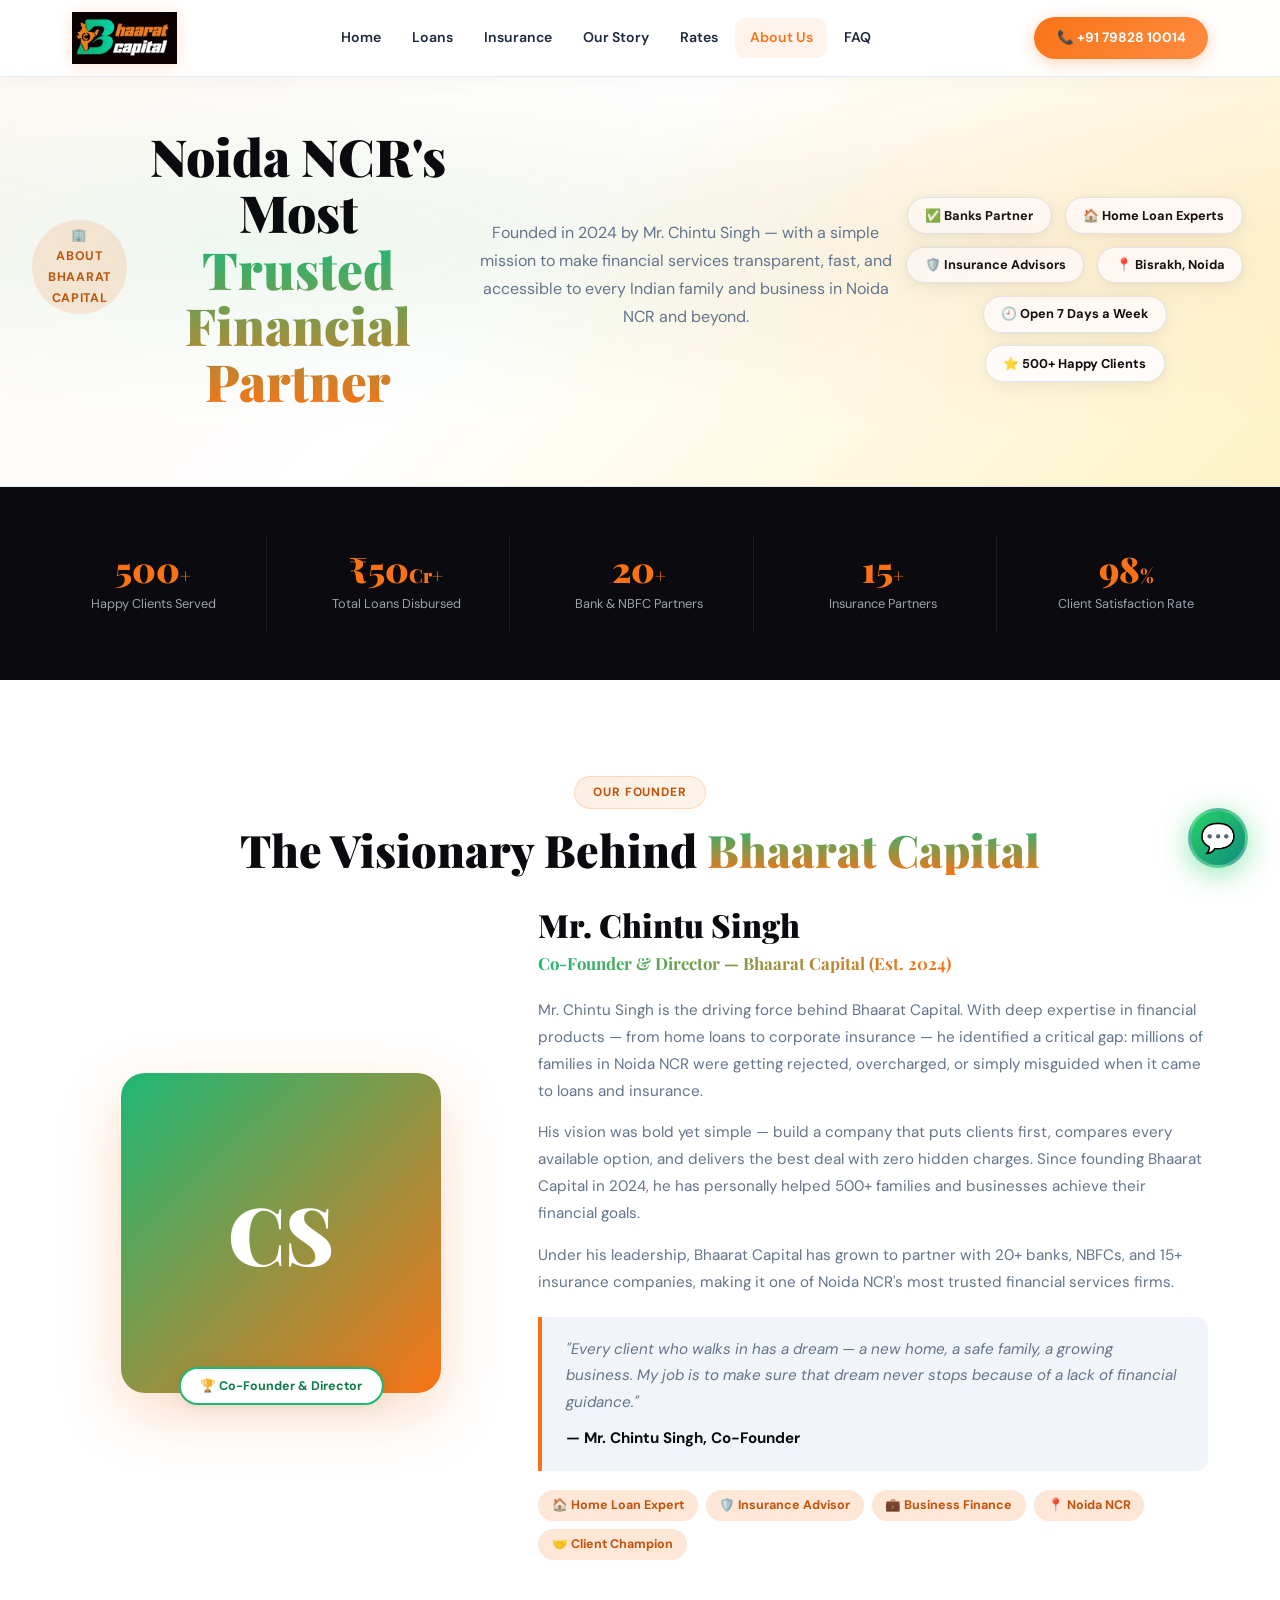
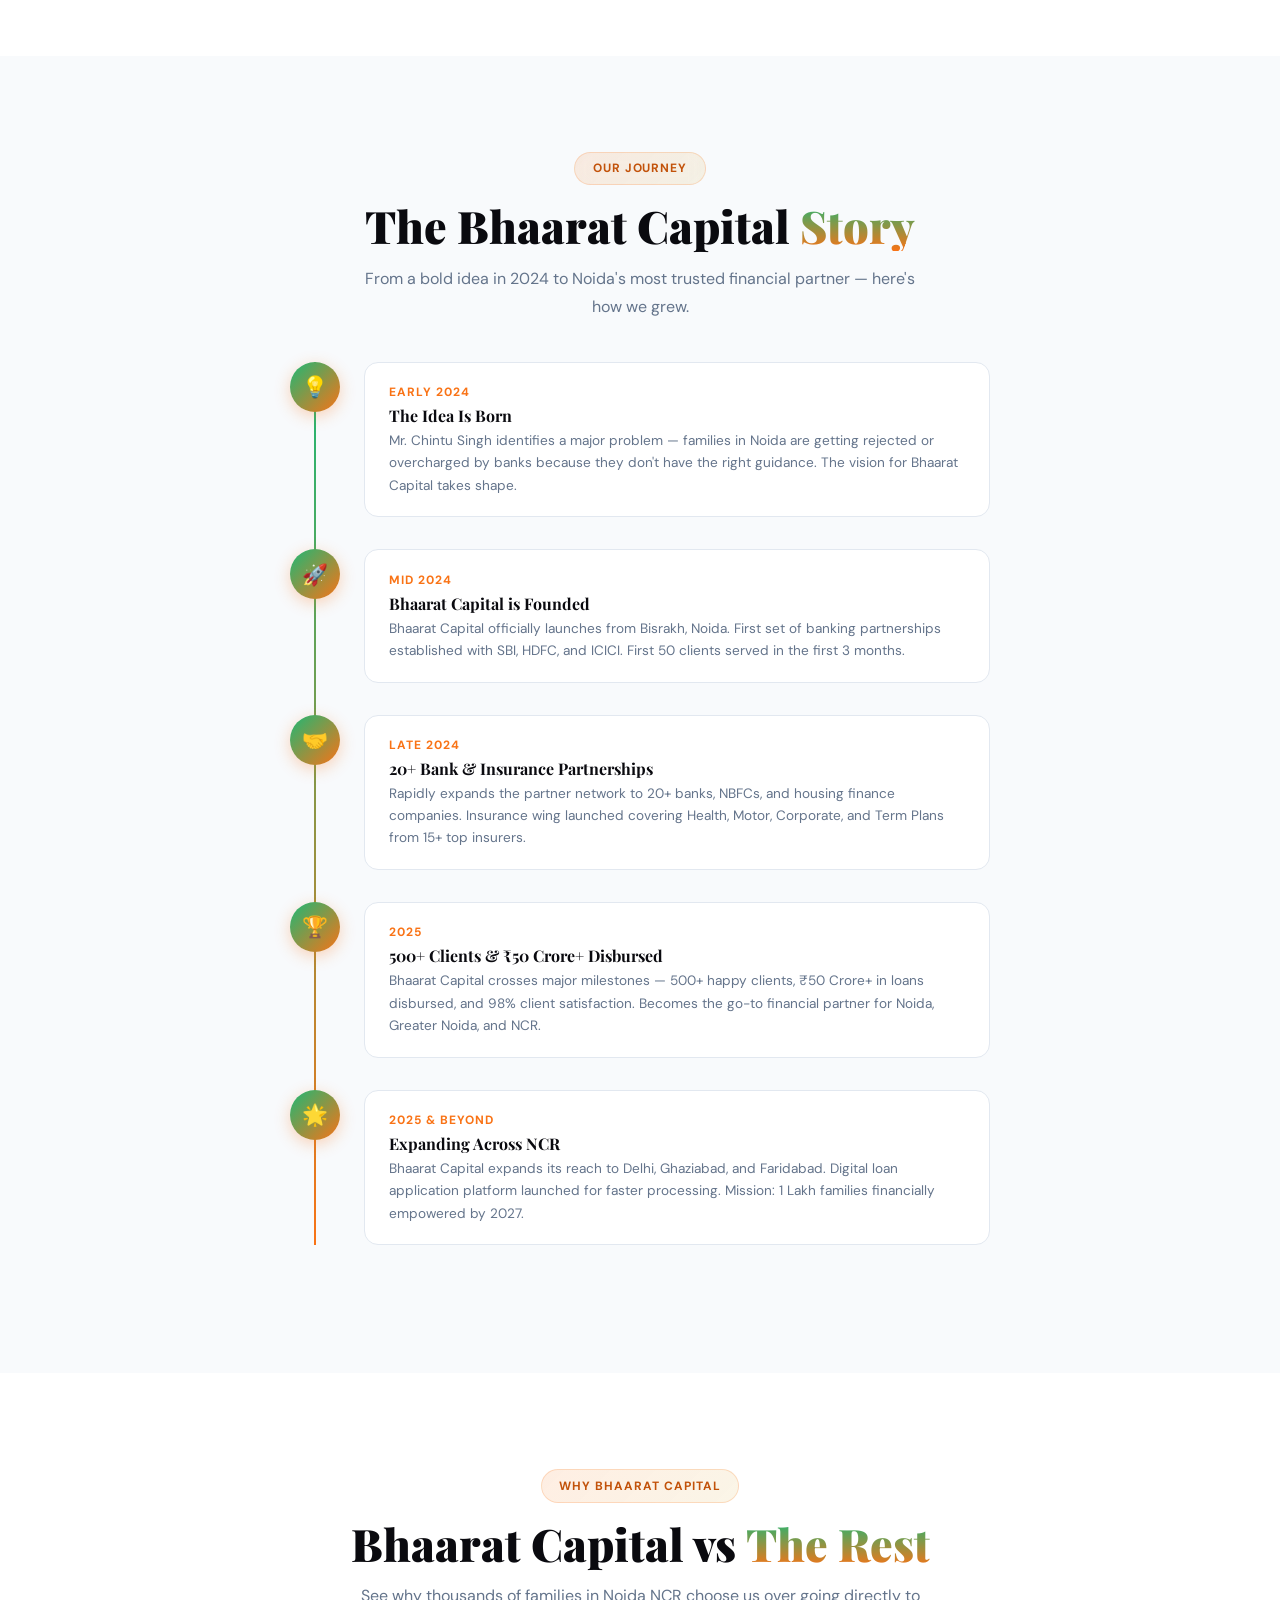
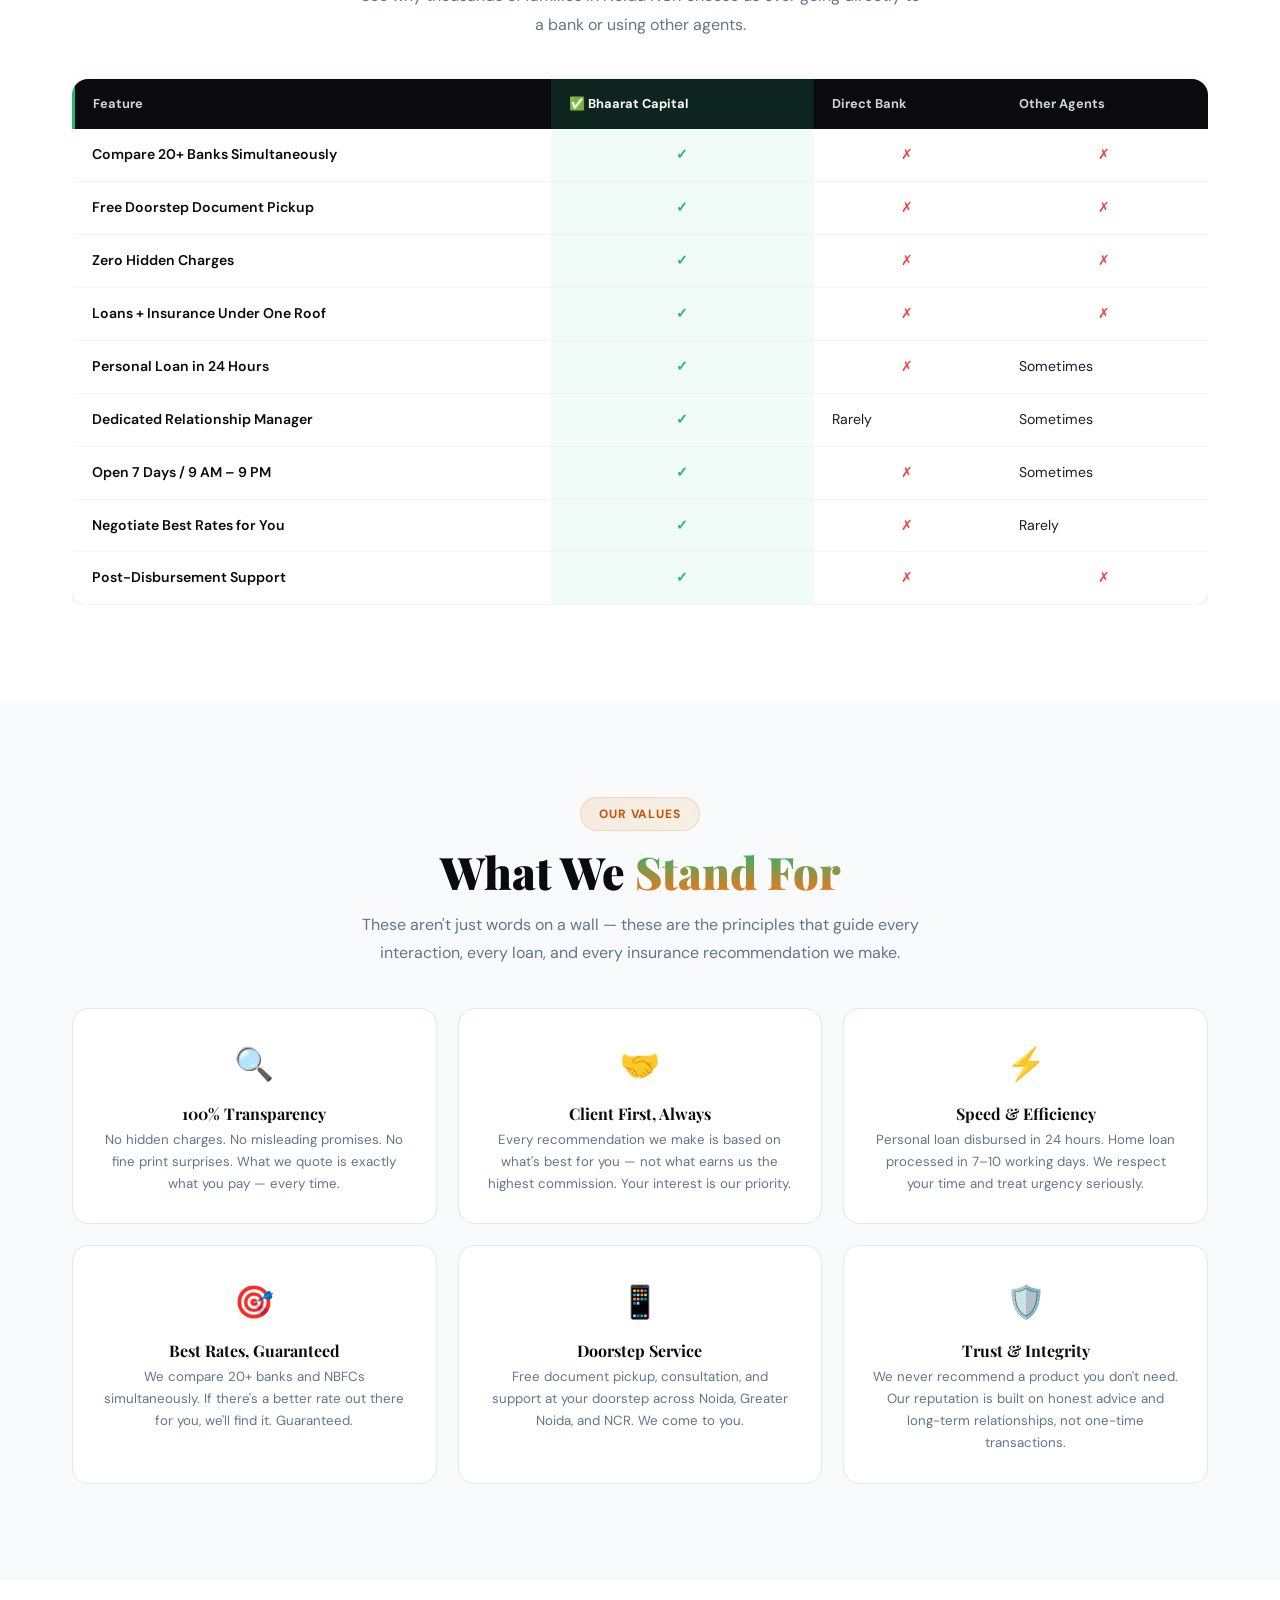
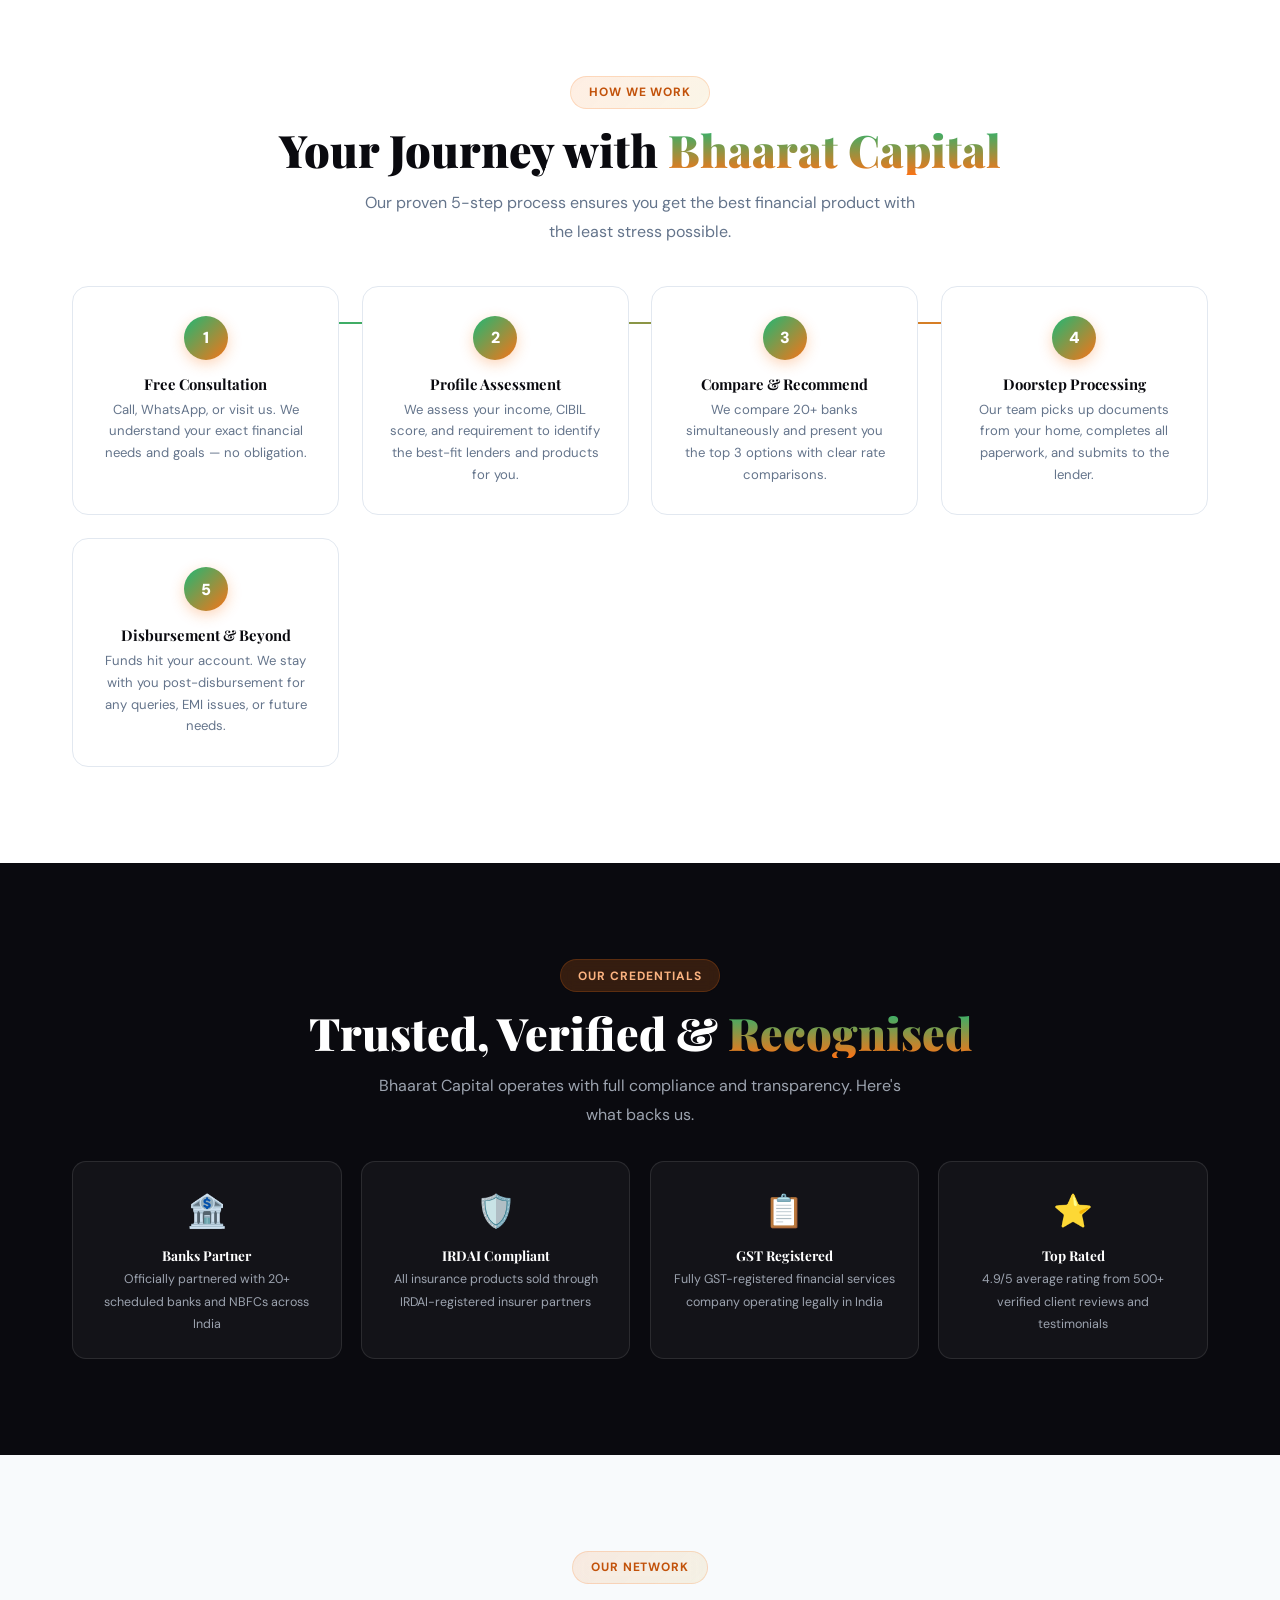
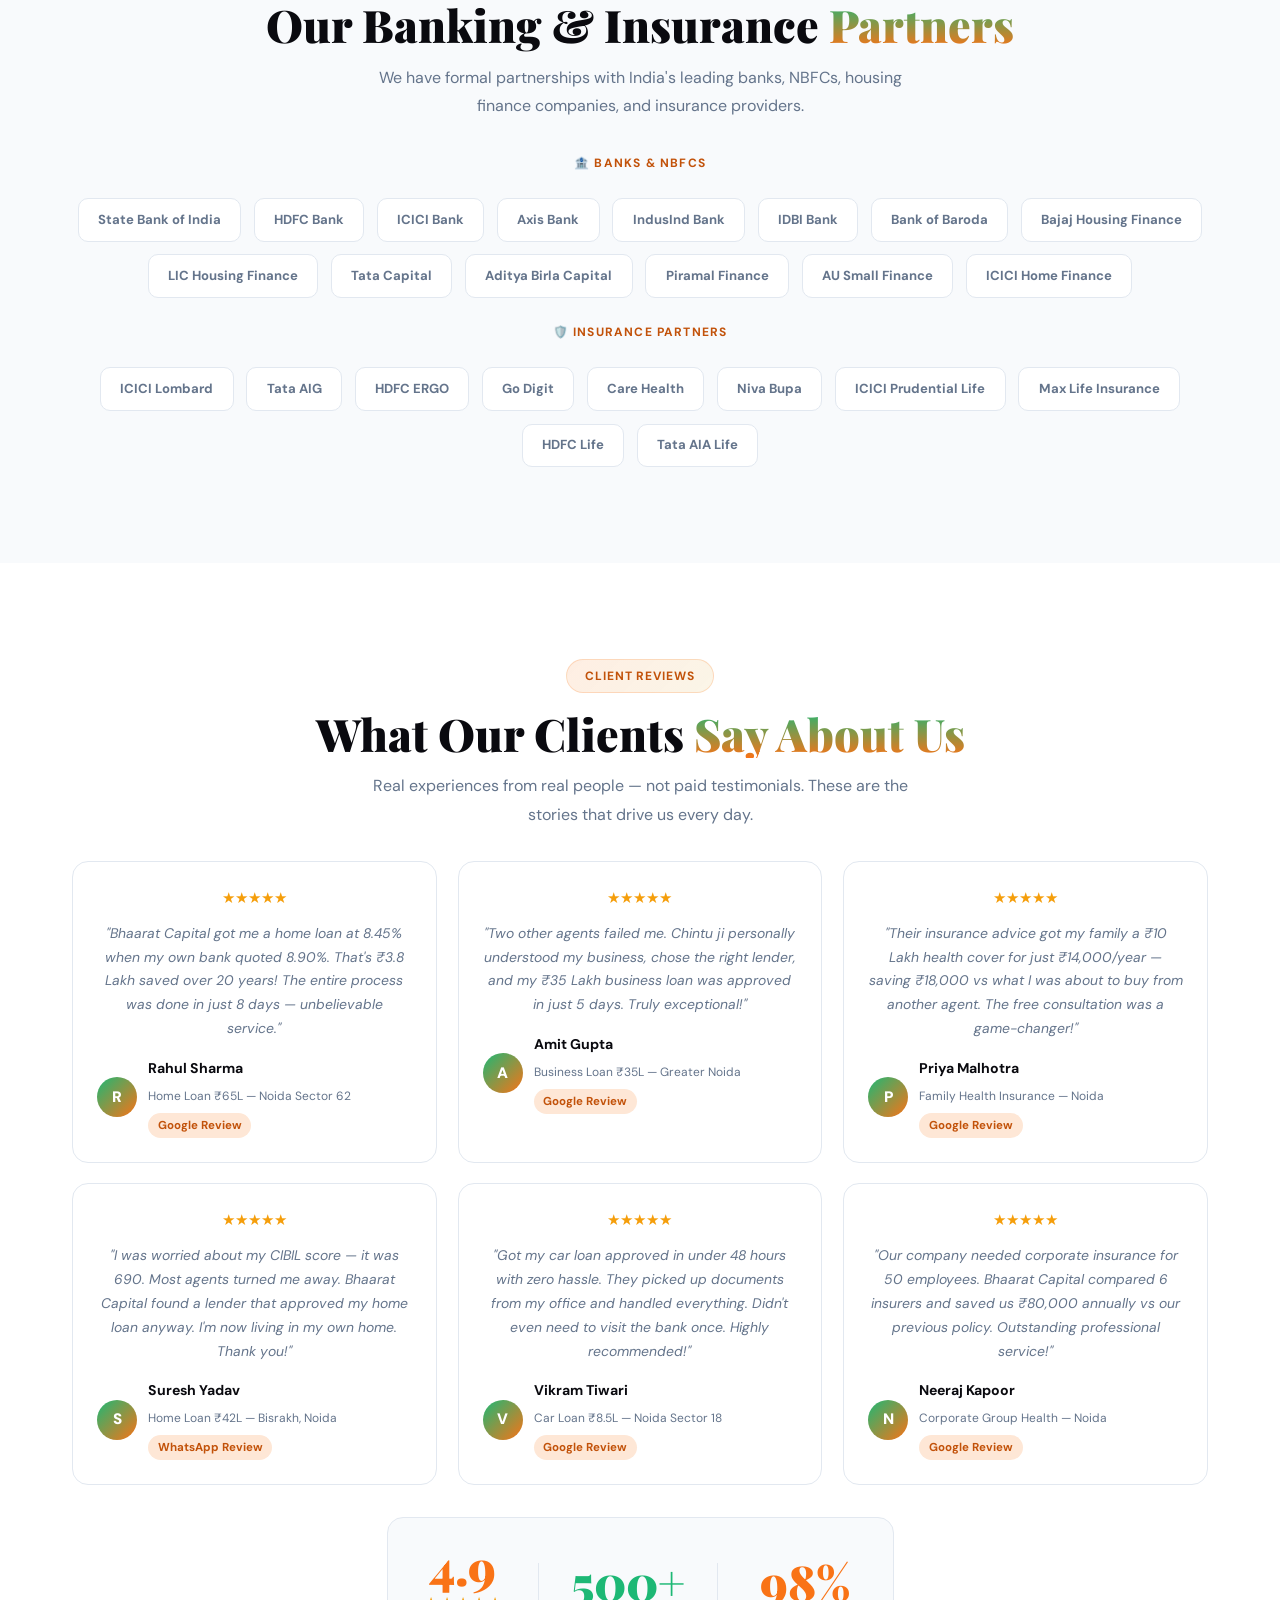
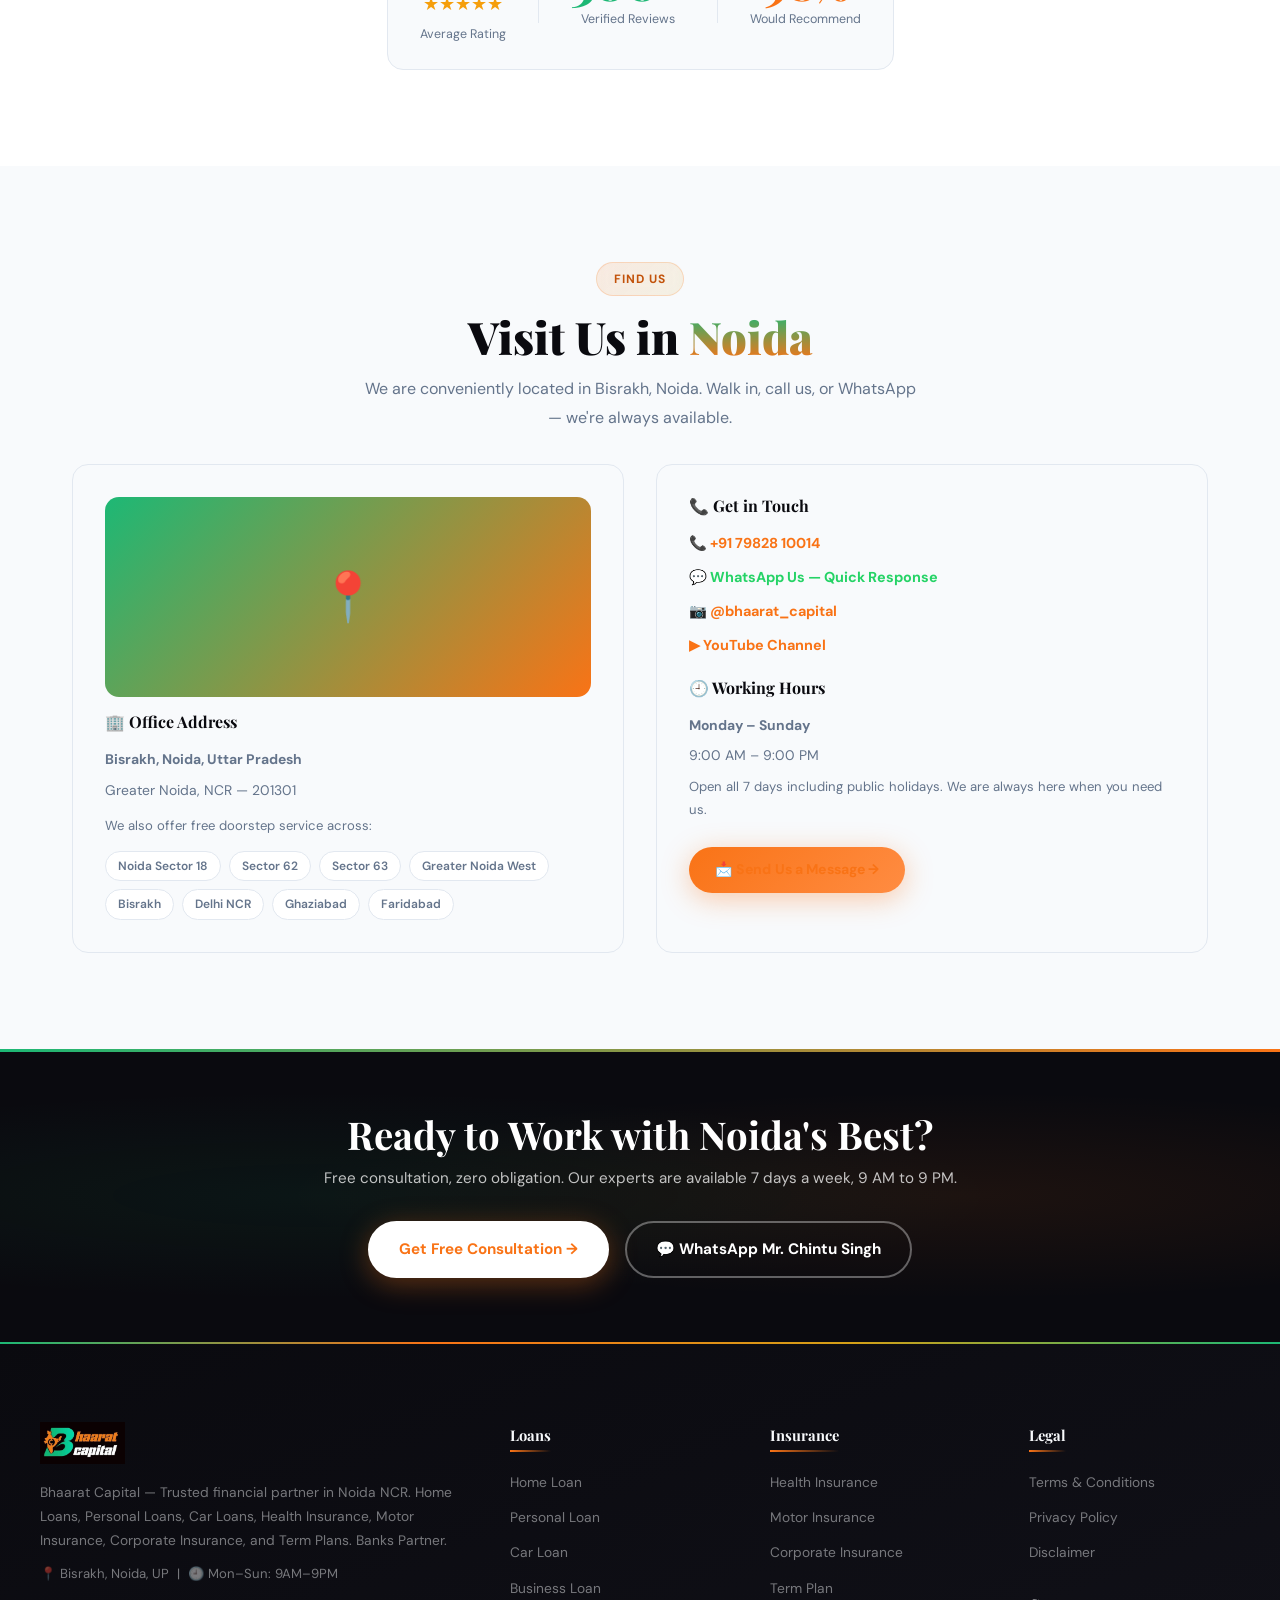
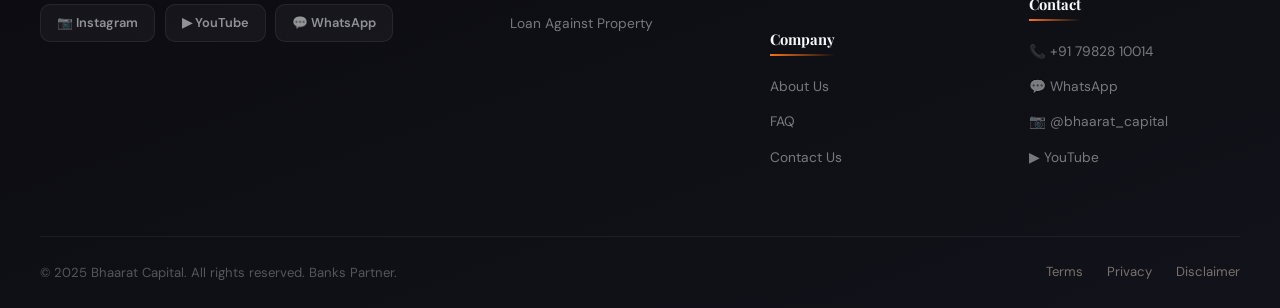
==== commit 32e6cc2b: "update about.html" ====
--- a/about.html
+++ b/about.html
@@ -170,12 +170,14 @@
 
 <nav id="navbar">
   <div class="nav-inner">
-    <a href="index.html" class="logo"><img src="[data-uri]" alt="Bhaarat Capital" class="nav-logo-img"></a>
+    <a href="index.html" class="logo">
+      <img src="logo (1).png" alt="Bhaarat Capital" class="nav-logo-img">
+    </a>
     <ul class="nav-links" id="navLinks">
       <li><a href="index.html">Home</a></li>
       <li><a href="loans.html">Loans</a></li>
       <li><a href="insurance.html">Insurance</a></li>
-      <li><a href="eligibility.html">Eligibility</a></li>
+      <li><a href="our-story.html">Our Story</a></li>
       <li><a href="rates.html">Rates</a></li>
       <li><a href="about.html" class="active">About Us</a></li>
       <li><a href="faq.html">FAQ</a></li>
@@ -187,7 +189,7 @@
     <a href="index.html">Home</a>
     <a href="loans.html">Loans</a>
     <a href="insurance.html">Insurance</a>
-    <a href="eligibility.html">Eligibility</a>
+    <a href="our-story.html">Our Story</a>
     <a href="rates.html">Rates</a>
     <a href="about.html">About Us</a>
     <a href="faq.html">FAQ</a>
@@ -638,7 +640,7 @@
 <footer class="footer">
   <div class="footer-grid">
     <div class="footer-brand">
-      <a href="index.html"><img src="[data-uri]" alt="Bhaarat Capital" style="height:42px;margin-bottom:1rem;display:block;"></a>
+      <a href="index.html"><img src="logo (1).png" alt="Bhaarat Capital" style="height:42px;margin-bottom:1rem;display:block;"></a>
       <p>Bhaarat Capital — Trusted financial partner in Noida NCR. Home Loans, Personal Loans, Car Loans, Health Insurance, Motor Insurance, Corporate Insurance, and Term Plans. Banks Partner.</p>
       <p style="margin-top:.7rem;font-size:.82rem;">📍 Bisrakh, Noida, UP &nbsp;|&nbsp; 🕘 Mon–Sun: 9AM–9PM</p>
       <div class="social-links" style="margin-top:1.1rem;">
--- a/style.css
+++ b/style.css
@@ -1,22 +1,22 @@
 /* ============================================================
-   BHAARAT CAPITAL — Complete CSS
-   Colors from Logo:
-     Orange  : #F97316  (primary accent)
-     Teal    : #1DB875  (secondary, from logo's green B letter)
-     Dark    : #0D0D0D  (near-black background)
-     Off-dark: #1A1A1A
-     Light BG: #FFF8F3
-     Off-white: #FDF6EE
+   BHAARAT CAPITAL — Premium CSS
+   Colors:
+     Orange  : #F97316
+     Teal    : #1DB875
+     Dark    : #0A0A0F  (deep premium dark)
+     Gold    : #D4A017  (premium accent)
    ============================================================ */
+
+@import url('https://fonts.googleapis.com/css2?family=Playfair+Display:ital,wght@0,700;0,900;1,700&family=DM+Sans:wght@300;400;500;600;700&display=swap');
 
 /* ---------- RESET & BASE ---------- */
 *, *::before, *::after { box-sizing: border-box; margin: 0; padding: 0; }
 html { scroll-behavior: smooth; }
 body {
-  font-family: 'DM Sans', -apple-system, BlinkMacSystemFont, 'Segoe UI', sans-serif;
+  font-family: 'DM Sans', -apple-system, BlinkMacSystemFont, sans-serif;
   font-size: 16px;
   line-height: 1.7;
-  color: #1A1A1A;
+  color: #1A1A2E;
   background: #fff;
   -webkit-font-smoothing: antialiased;
 }
@@ -32,60 +32,59 @@
   --teal-light    : #D4F5E6;
   --teal-dark     : #0F7A4C;
 
-  --dark          : #0D0D0D;
-  --dark-2        : #1A1A1A;
-  --dark-3        : #262626;
-  --dark-card     : #111111;
-
-  --saffron       : #FBBF24;
-
-  --gray          : #6B7280;
-  --gray-light    : #9CA3AF;
-  --gray-lighter  : #D1D5DB;
-
-  --off-white     : #FDF6EE;
-  --light-bg      : #FFF8F3;
-  --border        : #E8DDD5;
-  --border-light  : #F3ECE6;
+  --gold          : #D4A017;
+  --gold-light    : #FEF3C7;
+  --gold-dark     : #92400E;
+
+  --dark          : #0A0A0F;
+  --dark-2        : #12121A;
+  --dark-3        : #1E1E2E;
+  --dark-card     : #16162A;
+
+  --navy          : #0F172A;
+  --navy-2        : #1E293B;
+
+  --gray          : #64748B;
+  --gray-light    : #94A3B8;
+  --gray-lighter  : #CBD5E1;
+
+  --off-white     : #F8FAFC;
+  --light-bg      : #F1F5F9;
+  --border        : #E2E8F0;
+  --border-light  : #F1F5F9;
 
   --font-display  : 'Playfair Display', Georgia, serif;
 
-  --radius        : 14px;
-  --radius-sm     : 8px;
-  --radius-lg     : 20px;
-
-  --shadow        : 0 2px 16px rgba(0,0,0,.07), 0 1px 4px rgba(0,0,0,.04);
-  --shadow-lg     : 0 8px 40px rgba(0,0,0,.12), 0 2px 8px rgba(0,0,0,.06);
-  --shadow-orange : 0 4px 20px rgba(249,115,22,.25);
-  --shadow-teal   : 0 4px 20px rgba(29,184,117,.25);
-
-  --transition    : all 0.28s cubic-bezier(0.4, 0, 0.2, 1);
+  --radius        : 16px;
+  --radius-sm     : 10px;
+  --radius-lg     : 24px;
+  --radius-xl     : 32px;
+
+  --shadow        : 0 4px 24px rgba(0,0,0,.06), 0 1px 6px rgba(0,0,0,.04);
+  --shadow-lg     : 0 12px 48px rgba(0,0,0,.12), 0 4px 12px rgba(0,0,0,.06);
+  --shadow-orange : 0 6px 28px rgba(249,115,22,.35);
+  --shadow-teal   : 0 6px 28px rgba(29,184,117,.3);
+  --shadow-gold   : 0 6px 28px rgba(212,160,23,.3);
+
+  --transition    : all 0.3s cubic-bezier(0.4, 0, 0.2, 1);
+  --transition-fast: all 0.18s ease;
 }
 
 /* ---------- TYPOGRAPHY ---------- */
 h1, h2, h3, h4, h5, h6 {
   font-family: var(--font-display);
-  line-height: 1.15;
+  line-height: 1.12;
   color: var(--dark);
   font-weight: 700;
 }
-p { color: var(--gray); line-height: 1.75; }
+p { color: var(--gray); line-height: 1.78; }
 a { text-decoration: none; color: inherit; transition: var(--transition); }
 img { max-width: 100%; display: block; }
 ul, ol { list-style: none; }
 
-/* ---------- GRADIENT HEADING ACCENT ---------- */
-.heading-gradient {
-  display: inline-block;
-  background: linear-gradient(180deg, #1DB875 0%, #F97316 100%);
-  -webkit-background-clip: text;
-  -webkit-text-fill-color: transparent;
-  background-clip: text;
-}
-
 /* ---------- LAYOUT ---------- */
 .container { max-width: 1200px; margin: 0 auto; padding: 0 2rem; width: 100%; }
-.section { padding: 5.5rem 2rem; }
+.section { padding: 6rem 2rem; }
 .tc { text-align: center; }
 
 /* ---------- SECTION LABELS ---------- */
@@ -93,80 +92,92 @@
   display: inline-flex;
   align-items: center;
   gap: 0.4rem;
-  background: var(--orange-light);
+  background: linear-gradient(135deg, rgba(249,115,22,.12), rgba(212,160,23,.1));
   color: var(--orange-dark);
-  padding: 0.3rem 1rem;
+  padding: 0.35rem 1.1rem;
   border-radius: 50px;
-  font-size: 0.78rem;
-  font-weight: 700;
-  letter-spacing: 0.06em;
+  font-size: 0.75rem;
+  font-weight: 700;
+  letter-spacing: 0.08em;
   text-transform: uppercase;
   margin-bottom: 1rem;
+  border: 1px solid rgba(249,115,22,.2);
+  backdrop-filter: blur(8px);
 }
 
 .section-title {
   font-family: var(--font-display);
-  font-size: clamp(1.75rem, 3.5vw, 2.6rem);
+  font-size: clamp(1.8rem, 3.5vw, 2.8rem);
   font-weight: 900;
   color: var(--dark);
-  margin-bottom: 0.75rem;
-  line-height: 1.12;
+  margin-bottom: 0.9rem;
+  line-height: 1.1;
 }
 .section-title .accent { color: var(--orange); }
-
 .section-sub {
   font-size: 1rem;
   color: var(--gray);
-  max-width: 580px;
+  max-width: 560px;
   margin: 0 auto 0.5rem;
-  line-height: 1.75;
-}
-
-/* ---------- BUTTONS ---------- */
+  line-height: 1.78;
+}
+
+/* ---------- PREMIUM BUTTONS ---------- */
 .btn-primary {
   display: inline-flex;
   align-items: center;
-  gap: 0.4rem;
-  background: var(--orange);
+  gap: 0.5rem;
+  background: linear-gradient(135deg, var(--orange), #FF8C42);
   color: #fff;
-  padding: 0.85rem 2rem;
+  padding: 0.9rem 2.2rem;
   border-radius: 50px;
   font-weight: 700;
   font-size: 0.95rem;
   letter-spacing: 0.01em;
-  border: 2px solid var(--orange);
+  border: none;
   transition: var(--transition);
   cursor: pointer;
   box-shadow: var(--shadow-orange);
+  position: relative;
+  overflow: hidden;
+}
+.btn-primary::before {
+  content: '';
+  position: absolute;
+  inset: 0;
+  background: linear-gradient(135deg, rgba(255,255,255,.15), transparent);
+  opacity: 0;
+  transition: var(--transition);
 }
 .btn-primary:hover {
-  background: var(--orange-hover);
-  border-color: var(--orange-hover);
-  transform: translateY(-2px);
-  box-shadow: 0 8px 28px rgba(249,115,22,.35);
+  transform: translateY(-3px);
+  box-shadow: 0 12px 36px rgba(249,115,22,.45);
   color: #fff;
 }
+.btn-primary:hover::before { opacity: 1; }
 .btn-primary:active { transform: translateY(0); }
 
 .btn-secondary {
   display: inline-flex;
   align-items: center;
-  gap: 0.4rem;
-  background: transparent;
+  gap: 0.5rem;
+  background: rgba(255,255,255,.9);
   color: var(--dark);
-  padding: 0.85rem 2rem;
+  padding: 0.9rem 2.2rem;
   border-radius: 50px;
   font-weight: 700;
   font-size: 0.95rem;
   border: 2px solid var(--border);
   transition: var(--transition);
   cursor: pointer;
+  backdrop-filter: blur(8px);
 }
 .btn-secondary:hover {
   border-color: var(--orange);
   color: var(--orange);
-  background: var(--orange-light);
-  transform: translateY(-2px);
+  background: rgba(249,115,22,.05);
+  transform: translateY(-3px);
+  box-shadow: var(--shadow);
 }
 
 /* ---------- NAVBAR ---------- */
@@ -174,16 +185,17 @@
   position: fixed;
   top: 0; left: 0; right: 0;
   z-index: 1000;
-  background: rgba(255,255,255,0.96);
-  backdrop-filter: blur(16px);
-  -webkit-backdrop-filter: blur(16px);
-  border-bottom: 1px solid var(--border-light);
-  box-shadow: 0 1px 20px rgba(0,0,0,.05);
+  background: rgba(255,255,255,0.95);
+  backdrop-filter: blur(20px);
+  -webkit-backdrop-filter: blur(20px);
+  border-bottom: 1px solid rgba(226,232,240,.8);
+  box-shadow: 0 1px 24px rgba(0,0,0,.04);
   transition: var(--transition);
 }
 #navbar.scrolled {
-  background: rgba(255,255,255,.99);
-  box-shadow: 0 2px 24px rgba(0,0,0,.1);
+  background: rgba(255,255,255,.98);
+  box-shadow: 0 4px 32px rgba(0,0,0,.08);
+  border-bottom-color: rgba(249,115,22,.15);
 }
 
 .nav-inner {
@@ -191,56 +203,99 @@
   align-items: center;
   justify-content: space-between;
   gap: 1.5rem;
-  padding: 0.85rem 2rem;
+  padding: 0.75rem 2rem;
   max-width: 1200px;
   margin: 0 auto;
 }
 
-.nav-logo-img { height: 44px; width: auto; display: block; }
+.nav-logo-img {
+  height: 52px;
+  width: auto;
+  display: block;
+  filter: drop-shadow(0 2px 8px rgba(249,115,22,.2));
+  transition: var(--transition);
+}
+.nav-logo-img:hover { transform: scale(1.04); filter: drop-shadow(0 4px 12px rgba(249,115,22,.35)); }
 .logo { display: flex; align-items: center; flex-shrink: 0; }
 
 .nav-links {
   display: flex;
   align-items: center;
-  gap: 0.2rem;
+  gap: 0.15rem;
   flex: 1;
   justify-content: center;
 }
+.nav-links > li { position: relative; }
 .nav-links a {
-  padding: 0.45rem 0.85rem;
-  border-radius: 8px;
-  font-size: 0.9rem;
-  font-weight: 500;
-  color: var(--dark-2);
+  display: block;
+  padding: 0.48rem 0.9rem;
+  border-radius: 10px;
+  font-size: 0.88rem;
+  font-weight: 600;
+  color: var(--navy-2);
   transition: var(--transition);
   white-space: nowrap;
 }
 .nav-links a:hover,
 .nav-links a.active {
   color: var(--orange);
-  background: var(--orange-light);
-}
+  background: rgba(249,115,22,.08);
+}
+
+/* Dropdown */
+.dropdown-menu {
+  position: absolute;
+  top: calc(100% + 10px);
+  left: 50%;
+  transform: translateX(-50%) translateY(8px);
+  background: #fff;
+  border-radius: var(--radius);
+  box-shadow: 0 16px 64px rgba(0,0,0,.12), 0 4px 16px rgba(0,0,0,.06);
+  border: 1px solid var(--border);
+  padding: 0.6rem;
+  min-width: 220px;
+  opacity: 0;
+  visibility: hidden;
+  pointer-events: none;
+  transition: all 0.25s cubic-bezier(0.4,0,0.2,1);
+  z-index: 1001;
+}
+.dropdown:hover .dropdown-menu {
+  opacity: 1;
+  visibility: visible;
+  pointer-events: all;
+  transform: translateX(-50%) translateY(0);
+}
+.dropdown-menu a {
+  display: block;
+  padding: 0.6rem 0.9rem;
+  border-radius: 9px;
+  font-size: 0.87rem;
+  font-weight: 500;
+  color: var(--navy-2);
+  transition: var(--transition);
+}
+.dropdown-menu a:hover { background: var(--orange-light); color: var(--orange-dark); padding-left: 1.2rem; }
 
 .nav-cta {
   display: inline-flex;
   align-items: center;
   gap: 0.4rem;
-  background: var(--dark);
+  background: linear-gradient(135deg, var(--orange), #FF8C42);
   color: #fff !important;
-  padding: 0.6rem 1.3rem;
+  padding: 0.62rem 1.4rem;
   border-radius: 50px;
   font-size: 0.85rem;
   font-weight: 700;
   white-space: nowrap;
   transition: var(--transition);
   flex-shrink: 0;
-  border: 2px solid var(--dark);
+  box-shadow: 0 4px 16px rgba(249,115,22,.3);
 }
 .nav-cta:hover {
-  background: var(--orange);
-  border-color: var(--orange);
-  transform: translateY(-1px);
-  box-shadow: var(--shadow-orange);
+  transform: translateY(-2px);
+  box-shadow: 0 8px 28px rgba(249,115,22,.45);
+  color: #fff !important;
 }
 
 .hamburger {
@@ -251,7 +306,7 @@
   cursor: pointer;
   color: var(--dark);
   padding: 0.3rem;
-  border-radius: 6px;
+  border-radius: 8px;
   transition: var(--transition);
 }
 .hamburger:hover { color: var(--orange); background: var(--orange-light); }
@@ -262,52 +317,81 @@
   padding: 1rem 2rem 1.5rem;
   background: #fff;
   border-top: 1px solid var(--border);
-  gap: 0.2rem;
+  gap: 0.15rem;
 }
 .mobile-menu.open { display: flex; }
 .mobile-menu a {
   padding: 0.65rem 1rem;
-  border-radius: 8px;
+  border-radius: 10px;
   font-weight: 500;
-  font-size: 0.95rem;
-  color: var(--dark-2);
+  font-size: 0.93rem;
+  color: var(--navy-2);
   transition: var(--transition);
 }
 .mobile-menu a:hover { background: var(--orange-light); color: var(--orange); }
-
-/* ---------- KEYFRAME ANIMATIONS ---------- */
+.mobile-menu .mobile-cta {
+  margin-top: 0.5rem;
+  background: linear-gradient(135deg, var(--orange), #FF8C42);
+  color: #fff;
+  text-align: center;
+  border-radius: 50px;
+  font-weight: 700;
+  padding: 0.75rem 1.5rem;
+}
+
+/* ---------- ANIMATIONS ---------- */
 @keyframes fadeInUp {
-  from { opacity: 0; transform: translateY(28px); }
+  from { opacity: 0; transform: translateY(32px); }
   to   { opacity: 1; transform: translateY(0); }
 }
 @keyframes float {
   0%, 100% { transform: translateY(0px) rotate(0deg); }
-  33%       { transform: translateY(-10px) rotate(1deg); }
-  66%       { transform: translateY(-5px) rotate(-1deg); }
-}
-@keyframes pulse {
+  33%       { transform: translateY(-12px) rotate(1.5deg); }
+  66%       { transform: translateY(-6px) rotate(-1deg); }
+}
+@keyframes pulse-orb {
   0%, 100% { transform: scale(1); opacity: 0.3; }
-  50%       { transform: scale(1.06); opacity: 0.4; }
+  50%       { transform: scale(1.08); opacity: 0.45; }
 }
 @keyframes marquee {
   from { transform: translateX(0); }
   to   { transform: translateX(-50%); }
 }
 @keyframes blink {
-  0%, 100% { opacity: 1; }
-  50%       { opacity: 0.2; }
-}
-
-/* ---------- HERO ---------- */
+  0%, 100% { opacity: 1; box-shadow: 0 0 0 0 rgba(29,184,117,.4); }
+  50%       { opacity: 0.5; box-shadow: 0 0 0 5px rgba(29,184,117,0); }
+}
+@keyframes slide { from { transform: translateX(0); } to { transform: translateX(-50%); } }
+@keyframes shimmer {
+  0% { background-position: -200% center; }
+  100% { background-position: 200% center; }
+}
+
+/* ---------- HERO — PREMIUM DARK ---------- */
 .hero {
   min-height: 100vh;
-  background: linear-gradient(135deg, #FFF8F3 0%, #fff 45%, #FEF3C7 100%);
+  background:
+    radial-gradient(ellipse at 10% 20%, rgba(249,115,22,.12) 0%, transparent 40%),
+    radial-gradient(ellipse at 90% 80%, rgba(29,184,117,.08) 0%, transparent 40%),
+    radial-gradient(ellipse at 50% 50%, rgba(212,160,23,.04) 0%, transparent 60%),
+    linear-gradient(160deg, #0A0A0F 0%, #12121A 40%, #1A0A00 100%);
   display: flex;
   align-items: center;
-  padding: 7rem 2rem 5rem;
+  padding: 8rem 2rem 5rem;
   position: relative;
   overflow: hidden;
 }
+
+/* Premium noise texture overlay */
+.hero::after {
+  content: '';
+  position: absolute;
+  inset: 0;
+  background-image: url("data:image/svg+xml,%3Csvg viewBox='0 0 256 256' xmlns='http://www.w3.org/2000/svg'%3E%3Cfilter id='noise'%3E%3CfeTurbulence type='fractalNoise' baseFrequency='0.9' numOctaves='4' stitchTiles='stitch'/%3E%3C/filter%3E%3Crect width='100%25' height='100%25' filter='url(%23noise)' opacity='0.03'/%3E%3C/svg%3E");
+  pointer-events: none;
+  opacity: 0.4;
+}
+
 .hero-inner {
   max-width: 1200px;
   margin: 0 auto;
@@ -316,249 +400,350 @@
   grid-template-columns: 1fr 1fr;
   gap: 4rem;
   align-items: center;
-}
+  position: relative;
+  z-index: 1;
+}
+
+/* Decorative grid lines */
 .hero-bg-pattern {
   position: absolute;
   inset: 0;
   pointer-events: none;
-  background:
-    radial-gradient(ellipse at 15% 30%, rgba(249,115,22,.09) 0%, transparent 55%),
-    radial-gradient(ellipse at 85% 70%, rgba(29,184,117,.07) 0%, transparent 55%);
+  background-image:
+    linear-gradient(rgba(249,115,22,.04) 1px, transparent 1px),
+    linear-gradient(90deg, rgba(249,115,22,.04) 1px, transparent 1px);
+  background-size: 60px 60px;
 }
 
 .hero-badge {
   display: inline-flex;
   align-items: center;
-  gap: 0.5rem;
-  background: var(--teal-light);
-  color: var(--teal-dark);
-  padding: 0.35rem 1rem;
+  gap: 0.6rem;
+  background: rgba(29,184,117,.1);
+  color: #4ADE80;
+  padding: 0.4rem 1.1rem;
   border-radius: 50px;
-  font-size: 0.8rem;
-  font-weight: 700;
-  margin-bottom: 1.4rem;
-  border: 1px solid rgba(29,184,117,.2);
-}
-
+  font-size: 0.78rem;
+  font-weight: 700;
+  margin-bottom: 1.6rem;
+  border: 1px solid rgba(29,184,117,.25);
+  backdrop-filter: blur(8px);
+  letter-spacing: 0.03em;
+}
 .badge-dot {
-  width: 7px;
-  height: 7px;
+  width: 8px; height: 8px;
   background: var(--teal);
   border-radius: 50%;
   animation: blink 2s infinite;
+  flex-shrink: 0;
 }
 
 .hero-title {
   font-family: var(--font-display);
-  font-size: clamp(2.6rem, 5vw, 4rem);
+  font-size: clamp(2.8rem, 5.5vw, 4.4rem);
   font-weight: 900;
-  line-height: 1.07;
-  color: var(--dark);
-  margin-bottom: 1.1rem;
+  line-height: 1.06;
+  color: #F8FAFC;
+  margin-bottom: 1.2rem;
   animation: fadeInUp 0.7s ease both;
-}
-.hero-accent { color: var(--orange); }
+  letter-spacing: -0.02em;
+}
+.hero-accent {
+  background: linear-gradient(135deg, var(--orange), var(--gold));
+  -webkit-background-clip: text;
+  -webkit-text-fill-color: transparent;
+  background-clip: text;
+}
 
 .hero-sub {
   font-size: 1.05rem;
-  color: var(--gray);
-  max-width: 490px;
-  line-height: 1.78;
-  margin-bottom: 1.8rem;
+  color: rgba(248,250,252,.7);
+  max-width: 480px;
+  line-height: 1.8;
+  margin-bottom: 2rem;
   animation: fadeInUp 0.8s 0.1s ease both;
+  font-weight: 400;
 }
 .hero-btns {
   display: flex;
   gap: 1rem;
   flex-wrap: wrap;
-  margin-bottom: 2.4rem;
+  margin-bottom: 2.5rem;
   animation: fadeInUp 0.9s 0.2s ease both;
 }
 .hero-hours {
   display: inline-flex;
   align-items: center;
   gap: 0.5rem;
-  background: #F0FDF4;
-  border: 1px solid #BBF7D0;
-  color: #15803D;
+  background: rgba(16,185,129,.1);
+  border: 1px solid rgba(16,185,129,.25);
+  color: #4ADE80;
   border-radius: 50px;
-  padding: 0.35rem 1rem;
-  font-size: 0.8rem;
+  padding: 0.38rem 1rem;
+  font-size: 0.78rem;
   font-weight: 600;
   margin-bottom: 2rem;
   animation: fadeInUp 1s 0.3s ease both;
+  letter-spacing: 0.02em;
 }
 .hero-stats {
   display: flex;
   align-items: center;
-  gap: 1.5rem;
-  padding: 1.3rem 1.6rem;
-  background: #fff;
+  gap: 1.8rem;
+  padding: 1.4rem 1.8rem;
+  background: rgba(255,255,255,.04);
   border-radius: var(--radius);
-  border: 1px solid var(--border);
-  box-shadow: var(--shadow);
+  border: 1px solid rgba(255,255,255,.08);
+  backdrop-filter: blur(16px);
   width: fit-content;
   flex-wrap: wrap;
   animation: fadeInUp 1s 0.4s ease both;
+  box-shadow: inset 0 1px 0 rgba(255,255,255,.08);
 }
 .stat-num {
   display: block;
   font-family: var(--font-display);
-  font-size: 1.9rem;
+  font-size: 2rem;
   font-weight: 900;
-  color: var(--orange);
+  background: linear-gradient(135deg, var(--orange), var(--gold));
+  -webkit-background-clip: text;
+  -webkit-text-fill-color: transparent;
+  background-clip: text;
   line-height: 1;
 }
-.stat-label {
-  font-size: 0.73rem;
-  color: var(--gray);
-  margin-top: 0.15rem;
-  display: block;
-  font-weight: 500;
-}
-.stat-div { width: 1px; height: 38px; background: var(--border); }
-
-/* Hero Visual — Floating Cards */
+.stat-label { font-size: 0.72rem; color: rgba(248,250,252,.5); margin-top: 0.2rem; display: block; font-weight: 500; letter-spacing: 0.03em; }
+.stat-div { width: 1px; height: 40px; background: rgba(255,255,255,.1); }
+
+/* Hero Visual */
 .hero-visual {
-  position: relative;
-  min-height: 460px;
+  display: grid;
+  grid-template-columns: 1fr 1fr;
+  gap: 1rem;
+  align-content: center;
+  padding: 1rem 0.5rem;
+}
+.hero-orb { display: none; }
+.hero-card {
+  position: static;
+  background: rgba(255,255,255,.06);
+  border-radius: var(--radius);
+  padding: 1rem 1.2rem;
+  box-shadow: 0 8px 32px rgba(0,0,0,.3);
   display: flex;
   align-items: center;
-  justify-content: center;
-}
-.hero-orb {
-  width: 280px;
-  height: 280px;
-  border-radius: 50%;
-  background: linear-gradient(135deg, var(--orange-light), rgba(29,184,117,.2));
-  opacity: 0.35;
-  animation: pulse 4s ease-in-out infinite;
-}
-.hero-card {
-  position: absolute;
-  background: #fff;
-  border-radius: var(--radius);
-  padding: 1rem 1.4rem;
-  box-shadow: var(--shadow-lg);
-  display: flex;
-  align-items: center;
-  gap: 0.9rem;
-  border-left: 4px solid var(--orange);
-  min-width: 195px;
-  transition: var(--transition);
-}
-.hero-card:hover { transform: scale(1.04); }
-.hc-f1 { top: 5%; left: 0; animation: float 3.2s ease-in-out infinite; }
-.hc-f2 { top: 40%; right: 0; animation: float 3.2s ease-in-out infinite 1.1s; border-left-color: var(--teal); }
-.hc-f3 { bottom: 8%; left: 10%; animation: float 3.2s ease-in-out infinite 2.2s; }
-.hc-icon { font-size: 2rem; }
-.hc-text strong { display: block; font-size: 0.9rem; font-weight: 700; color: var(--dark); }
-.hc-text span { font-size: 0.78rem; color: var(--gray); }
+  gap: 0.8rem;
+  border: 1px solid rgba(255,255,255,.1);
+  min-width: 0;
+  transition: var(--transition);
+  backdrop-filter: blur(16px);
+  cursor: pointer;
+  text-decoration: none;
+  opacity: 1;
+  transform: none;
+}
+.hero-card:hover { transform: translateY(-4px) !important; box-shadow: 0 12px 40px rgba(0,0,0,.4); border-color: rgba(249,115,22,.3); }
+.hc-f1 { border-left: 3px solid var(--orange); }
+.hc-f2 { border-left: 3px solid var(--teal); }
+.hc-f3 { border-left: 3px solid var(--gold); }
+.hc-f4 { border-left: 3px solid var(--orange); }
+.hc-f5 { border-left: 3px solid var(--gold); }
+.hc-f6 { border-left: 3px solid rgba(255,255,255,.5); }
+.hc-icon { font-size: 1.8rem; flex-shrink: 0; }
+.hc-text strong { display: block; font-size: 0.85rem; font-weight: 700; color: #F8FAFC; }
+.hc-text span { font-size: 0.73rem; color: rgba(248,250,252,.6); }
 
 /* ---------- MARQUEE ---------- */
 .marquee-strip {
-  background: var(--dark);
-  padding: 0.8rem 0;
+  background: linear-gradient(90deg, #0A0A0F, #1A0A00, #0A0A0F);
+  padding: 0.9rem 0;
   overflow: hidden;
-  border-top: 2px solid var(--teal);
-  border-bottom: 2px solid var(--orange);
-}
+  border-top: 1px solid rgba(249,115,22,.3);
+  border-bottom: 1px solid rgba(29,184,117,.2);
+  position: relative;
+}
+.marquee-strip::before, .marquee-strip::after {
+  content: '';
+  position: absolute;
+  top: 0; bottom: 0;
+  width: 80px;
+  z-index: 2;
+}
+.marquee-strip::before { left: 0; background: linear-gradient(90deg, #0A0A0F, transparent); }
+.marquee-strip::after  { right: 0; background: linear-gradient(-90deg, #0A0A0F, transparent); }
 .marquee-track {
   display: flex;
-  gap: 2rem;
+  gap: 2.5rem;
   white-space: nowrap;
   width: max-content;
-  animation: marquee 28s linear infinite;
-  align-items: center;
-}
-.marquee-track span { color: #E5E7EB; font-weight: 600; font-size: 0.88rem; }
-.marquee-track span.dot { opacity: 0.4; font-size: 0.5rem; color: var(--orange); }
+  animation: marquee 30s linear infinite;
+  align-items: center;
+}
+.marquee-track span { color: rgba(248,250,252,.8); font-weight: 600; font-size: 0.85rem; letter-spacing: 0.02em; }
+.marquee-track span.dot { opacity: 0.35; font-size: 0.45rem; color: var(--orange); }
 
 /* ---------- SERVICES ---------- */
-.services-section { background: #fff; }
+.services-section { background: var(--off-white); }
+
+.svc-category-label {
+  display: flex;
+  align-items: center;
+  gap: 1rem;
+  margin: 0 0 1.8rem;
+  text-align: left;
+}
+.svc-category-label > span {
+  font-size: 0.8rem;
+  font-weight: 800;
+  letter-spacing: 0.1em;
+  text-transform: uppercase;
+  color: var(--orange-dark);
+  background: var(--orange-light);
+  padding: 0.3rem 1rem;
+  border-radius: 50px;
+  border: 1px solid rgba(249,115,22,.2);
+}
+.svc-category-label::after {
+  content: '';
+  flex: 1;
+  height: 1px;
+  background: linear-gradient(90deg, var(--border), transparent);
+}
+
 .svc-grid {
   display: grid;
   grid-template-columns: repeat(3, 1fr);
   gap: 1.5rem;
-  margin-top: 2.8rem;
 }
 .svc-card {
-  background: var(--off-white);
-  border: 1.5px solid var(--border);
+  background: linear-gradient(145deg, #1E293B, #0F172A);
+  border: 1px solid rgba(255,255,255,.07);
   border-radius: var(--radius-lg);
-  padding: 2rem 1.8rem;
+  padding: 2.2rem 1.8rem;
   transition: var(--transition);
   text-align: center;
   cursor: pointer;
   position: relative;
   overflow: hidden;
+  box-shadow: 0 4px 24px rgba(0,0,0,.15);
 }
 .svc-card::before {
   content: '';
   position: absolute;
   top: 0; left: 0; right: 0;
-  height: 3px;
+  height: 2px;
   background: linear-gradient(90deg, var(--teal), var(--orange));
+  opacity: 0.4;
+  transition: var(--transition);
+}
+.svc-card::after {
+  content: '';
+  position: absolute;
+  inset: 0;
+  background: radial-gradient(circle at 50% 0%, rgba(249,115,22,.06) 0%, transparent 60%);
   opacity: 0;
   transition: var(--transition);
 }
-.svc-card:hover { transform: translateY(-8px); box-shadow: var(--shadow-lg); border-color: rgba(249,115,22,.3); }
+.svc-card:hover {
+  transform: translateY(-10px);
+  box-shadow: 0 20px 60px rgba(0,0,0,.3);
+  border-color: rgba(249,115,22,.25);
+}
 .svc-card:hover::before { opacity: 1; }
-.svc-card.featured { background: var(--dark); border-color: var(--orange); }
-.svc-card.featured::before { opacity: 1; }
-
-.svc-icon { font-size: 2.6rem; margin-bottom: 1rem; display: block; }
+.svc-card:hover::after { opacity: 1; }
+.svc-card.featured {
+  background: linear-gradient(145deg, #1A0A00, #2D1200);
+  border-color: rgba(249,115,22,.3);
+}
+.svc-card.featured::before { opacity: 1; background: linear-gradient(90deg, var(--orange), var(--gold)); }
+
+.svc-icon {
+  font-size: 2.8rem;
+  margin-bottom: 1.1rem;
+  display: block;
+  filter: drop-shadow(0 4px 12px rgba(249,115,22,.3));
+  transition: var(--transition);
+}
+.svc-card:hover .svc-icon { transform: scale(1.12); }
+
 .svc-card h3 {
   font-family: var(--font-display);
-  font-size: 1.3rem;
-  margin-bottom: 0.6rem;
-  color: var(--dark);
+  font-size: 1.25rem;
+  margin-bottom: 0.7rem;
+  color: #F8FAFC;
   font-weight: 800;
 }
-.svc-card.featured h3 { color: #fff; }
-.svc-card p { font-size: 0.88rem; color: var(--gray); margin-bottom: 1.3rem; line-height: 1.68; }
-.svc-card.featured p { color: #9CA3AF; }
-.svc-tags { display: flex; flex-wrap: wrap; gap: 0.4rem; justify-content: center; margin-bottom: 1.3rem; }
+.svc-card p { font-size: 0.87rem; color: rgba(248,250,252,.6); margin-bottom: 1.4rem; line-height: 1.7; }
+.svc-tags { display: flex; flex-wrap: wrap; gap: 0.4rem; justify-content: center; margin-bottom: 1.4rem; }
 .svt {
-  background: var(--orange-light);
-  color: var(--orange-dark);
-  padding: 0.22rem 0.7rem;
+  background: rgba(249,115,22,.15);
+  color: #FB923C;
+  padding: 0.24rem 0.75rem;
   border-radius: 50px;
-  font-size: 0.74rem;
-  font-weight: 700;
-}
-.svc-card.featured .svt { background: rgba(249,115,22,.18); color: #FBB380; }
+  font-size: 0.72rem;
+  font-weight: 700;
+  border: 1px solid rgba(249,115,22,.2);
+}
+.svc-card.featured .svt { background: rgba(212,160,23,.15); color: var(--gold); border-color: rgba(212,160,23,.2); }
+
+.svc-btn {
+  display: inline-flex;
+  align-items: center;
+  gap: 0.3rem;
+  color: var(--orange);
+  font-size: 0.85rem;
+  font-weight: 700;
+  padding: 0.5rem 1.2rem;
+  border-radius: 50px;
+  border: 1px solid rgba(249,115,22,.3);
+  transition: var(--transition);
+  background: rgba(249,115,22,.08);
+}
+.svc-btn:hover { background: var(--orange); color: #fff; transform: translateY(-2px); }
+.svc-card.featured .svc-btn { color: var(--gold); border-color: rgba(212,160,23,.3); background: rgba(212,160,23,.08); }
+.svc-card.featured .svc-btn:hover { background: var(--gold); color: #fff; }
 
 /* ---------- WHY US ---------- */
 .why-section {
-  background: var(--dark);
+  background: linear-gradient(160deg, #0A0A0F 0%, #12121A 50%, #0A1020 100%);
   position: relative;
   overflow: hidden;
 }
 .why-section::before {
+  content: '';
+  position: absolute;
+  inset: 0;
+  background-image:
+    linear-gradient(rgba(249,115,22,.03) 1px, transparent 1px),
+    linear-gradient(90deg, rgba(249,115,22,.03) 1px, transparent 1px);
+  background-size: 60px 60px;
+  pointer-events: none;
+}
+.why-section::after {
   content: '';
   position: absolute;
   inset: 0;
   background:
-    radial-gradient(ellipse at 20% 50%, rgba(29,184,117,.06) 0%, transparent 50%),
-    radial-gradient(ellipse at 80% 20%, rgba(249,115,22,.05) 0%, transparent 50%);
+    radial-gradient(ellipse at 20% 50%, rgba(29,184,117,.05) 0%, transparent 50%),
+    radial-gradient(ellipse at 80% 20%, rgba(249,115,22,.04) 0%, transparent 50%);
   pointer-events: none;
 }
-.why-section .section-tag { background: rgba(249,115,22,.18); color: #FBB380; }
-.why-section .section-title { color: #fff; }
-.why-section .section-sub { color: #9CA3AF; }
+.why-section .section-tag { background: rgba(249,115,22,.12); color: #FB923C; border-color: rgba(249,115,22,.2); }
+.why-section .section-title { color: #F8FAFC; }
+.why-section .section-sub { color: rgba(248,250,252,.55); }
 
 .why-grid {
   display: grid;
   grid-template-columns: repeat(4, 1fr);
-  gap: 1.3rem;
-  margin-top: 2.8rem;
+  gap: 1.4rem;
+  margin-top: 3rem;
+  position: relative;
+  z-index: 1;
 }
 .why-card {
   background: rgba(255,255,255,.03);
-  border: 1px solid rgba(255,255,255,.07);
+  border: 1px solid rgba(255,255,255,.06);
   border-radius: var(--radius);
-  padding: 1.8rem;
+  padding: 2rem 1.6rem;
   transition: var(--transition);
   text-align: center;
   position: relative;
@@ -571,47 +756,48 @@
   transform: translateX(-50%);
   width: 0; height: 2px;
   background: linear-gradient(90deg, var(--teal), var(--orange));
-  transition: width 0.4s ease;
+  transition: width 0.45s ease;
 }
 .why-card:hover {
-  background: rgba(249,115,22,.08);
-  border-color: rgba(249,115,22,.25);
-  transform: translateY(-5px);
-}
-.why-card:hover::after { width: 60%; }
+  background: rgba(249,115,22,.06);
+  border-color: rgba(249,115,22,.2);
+  transform: translateY(-8px);
+  box-shadow: 0 20px 60px rgba(0,0,0,.3);
+}
+.why-card:hover::after { width: 70%; }
 .why-icon {
-  width: 58px; height: 58px;
+  width: 62px; height: 62px;
   border-radius: var(--radius-sm);
-  background: rgba(249,115,22,.14);
+  background: linear-gradient(135deg, rgba(249,115,22,.15), rgba(212,160,23,.1));
   display: flex; align-items: center; justify-content: center;
-  font-size: 1.6rem;
-  margin: 0 auto 1.1rem;
+  font-size: 1.7rem;
+  margin: 0 auto 1.2rem;
   transition: var(--transition);
   border: 1px solid rgba(249,115,22,.2);
 }
-.why-card:hover .why-icon { background: rgba(249,115,22,.22); transform: scale(1.08); }
-.why-card h4 { color: #F3F4F6; font-size: 0.95rem; font-weight: 700; margin-bottom: 0.5rem; font-family: var(--font-display); }
-.why-card p { color: #9CA3AF; font-size: 0.83rem; line-height: 1.68; }
+.why-card:hover .why-icon { background: rgba(249,115,22,.2); transform: scale(1.1) rotate(3deg); }
+.why-card h4 { color: #F1F5F9; font-size: 1rem; font-weight: 700; margin-bottom: 0.6rem; font-family: var(--font-display); }
+.why-card p { color: rgba(248,250,252,.5); font-size: 0.84rem; line-height: 1.7; }
 
 /* ---------- PARTNERS ---------- */
 .partners-section {
   background: var(--off-white);
-  padding: 4rem 2rem;
+  padding: 5rem 2rem;
   border-top: 1px solid var(--border);
   border-bottom: 1px solid var(--border);
 }
-.partners-header { text-align: center; margin-bottom: 2.5rem; }
-.partner-category { margin-bottom: 2.2rem; }
+.partners-header { text-align: center; margin-bottom: 3rem; }
+.partner-category { margin-bottom: 2rem; }
 .partner-cat-label {
-  font-size: 0.73rem;
-  font-weight: 700;
-  letter-spacing: 0.12em;
+  font-size: 0.72rem;
+  font-weight: 800;
+  letter-spacing: 0.14em;
   color: var(--orange-dark);
   text-transform: uppercase;
-  margin-bottom: 0.9rem;
+  margin-bottom: 1rem;
   display: flex;
   align-items: center;
-  gap: 0.8rem;
+  gap: 1rem;
 }
 .partner-cat-label::after {
   content: '';
@@ -620,12 +806,11 @@
   background: linear-gradient(90deg, var(--border), transparent);
 }
 .slider-wrap { overflow: hidden; position: relative; }
-.slider-wrap::before,
-.slider-wrap::after {
+.slider-wrap::before, .slider-wrap::after {
   content: '';
   position: absolute;
   top: 0; bottom: 0;
-  width: 60px; z-index: 2;
+  width: 80px; z-index: 2;
 }
 .slider-wrap::before { left: 0; background: linear-gradient(90deg, var(--off-white), transparent); }
 .slider-wrap::after  { right: 0; background: linear-gradient(-90deg, var(--off-white), transparent); }
@@ -633,28 +818,25 @@
   display: flex;
   gap: 12px;
   width: max-content;
-  animation: slide 22s linear infinite;
-}
-.slider-track.rev { animation: slide 18s linear infinite reverse; }
-
-@keyframes slide {
-  from { transform: translateX(0); }
-  to   { transform: translateX(-50%); }
-}
-
+  animation: slide 24s linear infinite;
+  align-items: center;
+  padding: 0.5rem 0;
+}
+.slider-track.rev { animation: slide 20s linear infinite reverse; }
 .partner-chip {
   background: #fff;
   border: 1px solid var(--border);
-  border-radius: 10px;
-  padding: 10px 18px;
-  font-size: 0.82rem;
-  font-weight: 600;
+  border-radius: 12px;
+  padding: 12px 22px;
+  font-size: 0.83rem;
+  font-weight: 700;
   white-space: nowrap;
-  color: var(--gray);
+  color: var(--navy-2);
   transition: var(--transition);
   flex-shrink: 0;
-}
-.partner-chip:hover { border-color: var(--teal); color: var(--teal-dark); background: var(--teal-light); }
+  box-shadow: var(--shadow);
+}
+.partner-chip:hover { border-color: var(--teal); color: var(--teal-dark); background: var(--teal-light); transform: translateY(-2px); }
 
 /* ---------- RATES TABLE ---------- */
 .rates-section { background: #fff; }
@@ -664,160 +846,108 @@
   margin-top: 2.5rem;
   border-radius: var(--radius);
   overflow: hidden;
-  box-shadow: var(--shadow);
-}
-.rates-table thead tr { background: var(--dark); }
+  box-shadow: var(--shadow-lg);
+}
+.rates-table thead tr { background: linear-gradient(135deg, #0A0A0F, #1A0A00); }
 .rates-table th {
-  padding: 16px 18px;
+  padding: 18px 20px;
   text-align: left;
-  font-size: 0.77rem;
-  letter-spacing: 0.07em;
-  color: #D1D5DB;
+  font-size: 0.75rem;
+  letter-spacing: 0.08em;
+  color: rgba(248,250,252,.7);
   font-weight: 700;
   text-transform: uppercase;
+  font-family: 'DM Sans', sans-serif;
 }
 .rates-table thead th:first-child { border-left: 3px solid var(--teal); }
-.rates-table tbody tr { border-bottom: 1px solid var(--border-light); transition: background 0.2s; }
-.rates-table tbody tr:hover { background: var(--light-bg); }
+.rates-table tbody tr {
+  border-bottom: 1px solid var(--border-light);
+  transition: all 0.2s;
+}
+.rates-table tbody tr:hover { background: linear-gradient(90deg, rgba(249,115,22,.03), rgba(249,115,22,.01)); }
 .rates-table tbody tr:last-child { border-bottom: none; }
-.rates-table td { padding: 17px 18px; font-size: 0.9rem; vertical-align: middle; }
+.rates-table td { padding: 18px 20px; font-size: 0.9rem; vertical-align: middle; }
 .rates-table td:first-child { font-weight: 700; color: var(--dark); border-left: 3px solid transparent; transition: border-color 0.2s; }
 .rates-table tbody tr:hover td:first-child { border-left-color: var(--orange); }
-.rate-val { color: var(--orange); font-weight: 700; font-size: 0.95rem; }
+.rate-val {
+  color: var(--orange);
+  font-weight: 800;
+  font-size: 0.97rem;
+  font-family: var(--font-display);
+}
 .avail-badge {
-  display: inline-block;
-  background: #F0FDF4;
+  display: inline-flex;
+  align-items: center;
+  gap: 0.3rem;
+  background: linear-gradient(135deg, #F0FDF4, #DCFCE7);
   border: 1px solid #BBF7D0;
   color: #15803D;
   border-radius: 50px;
-  padding: 3px 12px;
+  padding: 4px 14px;
   font-size: 0.74rem;
   font-weight: 700;
 }
 
-/* ---------- ELIGIBILITY / STEPS ---------- */
-.eligibility-section {
-  background: var(--light-bg);
-  position: relative;
-}
-.eligibility-section::before {
-  content: '';
-  position: absolute;
-  top: 0; left: 0; right: 0;
-  height: 4px;
-  background: linear-gradient(90deg, var(--teal), var(--orange), var(--teal));
-}
-.steps-grid {
-  display: grid;
-  grid-template-columns: repeat(4, 1fr);
-  gap: 1.4rem;
-  margin-top: 2.8rem;
-  position: relative;
-}
-.steps-grid::before {
-  content: '';
-  position: absolute;
-  top: 38px;
-  left: calc(12.5% + 1px);
-  right: calc(12.5% + 1px);
-  height: 2px;
-  background: linear-gradient(90deg, var(--teal), var(--orange));
-  z-index: 0;
-}
-.step-card {
-  background: #fff;
-  border: 1.5px solid var(--border);
-  border-radius: var(--radius-lg);
-  padding: 2rem 1.5rem;
-  text-align: center;
-  transition: var(--transition);
-  position: relative;
-  z-index: 1;
-}
-.step-card:hover { transform: translateY(-5px); box-shadow: var(--shadow-lg); border-color: rgba(249,115,22,.35); }
-.step-num {
-  width: 48px; height: 48px;
-  border-radius: 50%;
-  background: linear-gradient(135deg, var(--teal), var(--orange));
-  color: #fff;
-  display: flex;
-  align-items: center;
-  justify-content: center;
-  font-weight: 900;
-  font-size: 1.1rem;
-  margin: 0 auto 1.2rem;
-  box-shadow: 0 4px 16px rgba(249,115,22,.3);
-  font-family: var(--font-display);
-  transition: var(--transition);
-}
-.step-card:hover .step-num { transform: scale(1.1); box-shadow: 0 6px 20px rgba(249,115,22,.4); }
-.step-card h4 { font-size: 0.97rem; font-weight: 700; margin-bottom: 0.5rem; color: var(--dark); font-family: var(--font-display); }
-.step-card p { font-size: 0.83rem; color: var(--gray); line-height: 1.68; }
-
 /* ---------- TESTIMONIALS ---------- */
-.testi-section { background: var(--off-white); }
+.testi-section { background: var(--light-bg); }
 .testi-grid {
   display: grid;
   grid-template-columns: repeat(3, 1fr);
   gap: 1.5rem;
-  margin-top: 2.8rem;
+  margin-top: 3rem;
   text-align: left;
 }
 .testi-card {
-  background: #fff;
-  border: 1.5px solid var(--border);
+  background: linear-gradient(145deg, #1E293B, #0F172A);
+  border: 1px solid rgba(255,255,255,.07);
   border-radius: var(--radius-lg);
-  padding: 2rem;
+  padding: 2.2rem;
   transition: var(--transition);
   position: relative;
   overflow: hidden;
+  box-shadow: 0 4px 24px rgba(0,0,0,.12);
 }
 .testi-card::before {
   content: '';
   position: absolute;
   top: 0; left: 0; right: 0;
-  height: 3px;
+  height: 2px;
   background: linear-gradient(90deg, var(--teal), var(--orange));
-  opacity: 0;
-  transition: var(--transition);
-}
-.testi-card:hover { transform: translateY(-5px); box-shadow: var(--shadow-lg); border-color: rgba(29,184,117,.25); }
+  opacity: 0.4;
+  transition: var(--transition);
+}
+.testi-card:hover { transform: translateY(-8px); box-shadow: 0 24px 64px rgba(0,0,0,.2); border-color: rgba(249,115,22,.2); }
 .testi-card:hover::before { opacity: 1; }
-.testi-card.feat { background: var(--dark); border-color: var(--teal); }
-.testi-card.feat::before { background: linear-gradient(90deg, var(--teal), var(--orange)); opacity: 1; }
-
-.testi-stars { font-size: 1rem; margin-bottom: 0.7rem; }
+.testi-card.feat { background: linear-gradient(145deg, #1A0A00, #2D1200); border-color: rgba(249,115,22,.25); }
+.testi-card.feat::before { opacity: 1; background: linear-gradient(90deg, var(--orange), var(--gold)); }
+
+.testi-stars { font-size: 1rem; margin-bottom: 0.8rem; }
 .testi-quote {
-  font-size: 3rem;
+  font-size: 3.5rem;
   font-family: var(--font-display);
-  color: var(--teal-light);
+  color: rgba(249,115,22,.2);
   line-height: 0.7;
-  margin-bottom: 0.7rem;
-}
-.testi-card.feat .testi-quote { color: rgba(29,184,117,.25); }
-.testi-card p { font-size: 0.9rem; color: var(--gray); line-height: 1.78; margin-bottom: 1.4rem; font-style: italic; }
-.testi-card.feat p { color: rgba(255,255,255,.85); }
-.testi-author { display: flex; align-items: center; gap: 0.8rem; }
+  margin-bottom: 0.8rem;
+}
+.testi-card p { font-size: 0.9rem; color: rgba(248,250,252,.7); line-height: 1.8; margin-bottom: 1.6rem; font-style: italic; }
+.testi-author { display: flex; align-items: center; gap: 0.9rem; }
 .testi-av {
-  width: 44px; height: 44px;
+  width: 46px; height: 46px;
   border-radius: 50%;
-  background: var(--orange-light);
-  color: var(--orange);
+  background: linear-gradient(135deg, var(--orange), var(--gold));
+  color: #fff;
   display: flex; align-items: center; justify-content: center;
   font-weight: 900; font-size: 1rem;
   flex-shrink: 0;
-  border: 2px solid var(--orange-light);
-}
-.testi-card.feat .testi-av { background: rgba(29,184,117,.2); color: var(--teal); border-color: rgba(29,184,117,.3); }
-.testi-author strong { font-size: 0.9rem; display: block; color: var(--dark); }
-.testi-card.feat .testi-author strong { color: #fff; }
-.testi-author small { font-size: 0.77rem; color: var(--gray); }
-.testi-card.feat small { color: #9CA3AF; }
+}
+.testi-card.feat .testi-av { background: linear-gradient(135deg, var(--orange), #FF8C42); }
+.testi-author strong { font-size: 0.9rem; display: block; color: #F8FAFC; font-weight: 700; }
+.testi-author small { font-size: 0.76rem; color: rgba(248,250,252,.5); }
 
 /* ---------- CTA BANNER ---------- */
 .cta-banner {
-  background: var(--dark);
-  padding: 5rem 2rem;
+  background: linear-gradient(160deg, #0A0A0F 0%, #1A0A00 50%, #0A0A0F 100%);
+  padding: 5.5rem 2rem;
   text-align: center;
   position: relative;
   overflow: hidden;
@@ -827,76 +957,163 @@
   position: absolute;
   inset: 0;
   background:
-    radial-gradient(ellipse at 30% 50%, rgba(29,184,117,.08) 0%, transparent 50%),
-    radial-gradient(ellipse at 70% 50%, rgba(249,115,22,.08) 0%, transparent 50%);
+    radial-gradient(ellipse at 25% 50%, rgba(29,184,117,.07) 0%, transparent 50%),
+    radial-gradient(ellipse at 75% 50%, rgba(249,115,22,.08) 0%, transparent 50%);
   pointer-events: none;
 }
 .cta-banner::after {
   content: '';
   position: absolute;
   top: 0; left: 0; right: 0;
-  height: 3px;
-  background: linear-gradient(90deg, var(--teal), var(--orange), var(--teal));
+  height: 2px;
+  background: linear-gradient(90deg, var(--teal), var(--orange), var(--gold), var(--teal));
 }
 .cta-banner h2 {
   font-family: var(--font-display);
-  font-size: clamp(1.8rem, 4vw, 2.8rem);
+  font-size: clamp(1.9rem, 4vw, 3rem);
+  color: #F8FAFC;
+  margin-bottom: 0.9rem;
+  position: relative;
+}
+.cta-banner p { color: rgba(248,250,252,.65); font-size: 1rem; margin-bottom: 2.5rem; position: relative; }
+.cta-btn {
+  display: inline-flex;
+  align-items: center;
+  gap: 0.4rem;
+  padding: 0.95rem 2.2rem;
+  border-radius: 50px;
+  font-weight: 700;
+  font-size: 0.97rem;
+  transition: var(--transition);
+  margin: 0 0.5rem;
+  position: relative;
+}
+.cta-btn.wh {
+  background: linear-gradient(135deg, var(--orange), var(--gold));
   color: #fff;
+  border: none;
+  box-shadow: var(--shadow-orange);
+}
+.cta-btn.wh:hover { transform: translateY(-3px); box-shadow: 0 14px 40px rgba(249,115,22,.5); }
+.cta-btn.tr { background: transparent; color: rgba(248,250,252,.9); border: 1.5px solid rgba(255,255,255,.2); }
+.cta-btn.tr:hover { background: rgba(255,255,255,.08); border-color: rgba(255,255,255,.4); transform: translateY(-3px); }
+
+/* ---------- CALL MODAL ---------- */
+.call-modal {
+  position: fixed;
+  inset: 0;
+  background: rgba(0,0,0,.7);
+  backdrop-filter: blur(8px);
+  z-index: 9999;
+  display: flex;
+  align-items: center;
+  justify-content: center;
+  opacity: 0;
+  visibility: hidden;
+  transition: var(--transition);
+}
+.call-modal.active { opacity: 1; visibility: visible; }
+.call-card {
+  background: linear-gradient(145deg, #1E293B, #0F172A);
+  border: 1px solid rgba(249,115,22,.25);
+  border-radius: var(--radius-xl);
+  padding: 3rem 2.5rem;
+  text-align: center;
+  width: 90%;
+  max-width: 360px;
+  position: relative;
+  box-shadow: 0 32px 80px rgba(0,0,0,.5);
+  animation: fadeInUp 0.3s ease;
+}
+.call-close {
+  position: absolute;
+  top: 1rem; right: 1rem;
+  background: rgba(255,255,255,.08);
+  border: 1px solid rgba(255,255,255,.12);
+  color: rgba(248,250,252,.7);
+  width: 32px; height: 32px;
+  border-radius: 50%;
+  cursor: pointer;
+  font-size: 0.85rem;
+  display: flex; align-items: center; justify-content: center;
+  transition: var(--transition);
+}
+.call-close:hover { background: rgba(249,115,22,.2); color: var(--orange); border-color: rgba(249,115,22,.3); }
+.call-avatar {
+  width: 80px; height: 80px;
+  border-radius: 50%;
+  background: linear-gradient(135deg, var(--orange), var(--gold));
+  color: #fff;
+  display: flex; align-items: center; justify-content: center;
+  font-weight: 900; font-size: 1.5rem;
+  margin: 0 auto 1rem;
+  box-shadow: 0 8px 32px rgba(249,115,22,.4);
+  font-family: var(--font-display);
+}
+.call-name { font-family: var(--font-display); font-size: 1.4rem; font-weight: 900; color: #F8FAFC; margin-bottom: 0.2rem; }
+.call-subtitle { font-size: 0.82rem; color: rgba(248,250,252,.5); margin-bottom: 2rem; }
+.call-dial-btn {
+  display: flex; align-items: center; justify-content: center; gap: 0.5rem;
+  width: 100%;
+  padding: 0.95rem 1.5rem;
+  background: linear-gradient(135deg, var(--orange), #FF8C42);
+  color: #fff;
+  border-radius: 50px;
+  font-weight: 700;
+  font-size: 0.95rem;
   margin-bottom: 0.8rem;
-  position: relative;
-}
-.cta-banner p { color: rgba(255,255,255,.75); font-size: 1rem; margin-bottom: 2.2rem; position: relative; }
-.cta-btn {
-  display: inline-block;
-  padding: 0.9rem 2rem;
+  transition: var(--transition);
+  box-shadow: var(--shadow-orange);
+}
+.call-dial-btn:hover { transform: translateY(-2px); box-shadow: 0 10px 30px rgba(249,115,22,.5); }
+.call-whatsapp-btn {
+  display: flex; align-items: center; justify-content: center; gap: 0.5rem;
+  width: 100%;
+  padding: 0.85rem 1.5rem;
+  background: rgba(37,211,102,.12);
+  color: #25D366;
+  border: 1px solid rgba(37,211,102,.25);
   border-radius: 50px;
   font-weight: 700;
-  font-size: 1rem;
-  transition: var(--transition);
-  margin: 0 0.4rem;
-  position: relative;
-}
-.cta-btn.wh { background: #fff; color: var(--orange); border: 2px solid #fff; }
-.cta-btn.wh:hover { transform: translateY(-2px); box-shadow: 0 8px 28px rgba(255,255,255,.2); }
-.cta-btn.tr { background: transparent; color: #fff; border: 2px solid rgba(255,255,255,.35); }
-.cta-btn.tr:hover { background: rgba(255,255,255,.1); border-color: rgba(255,255,255,.6); transform: translateY(-2px); }
+  font-size: 0.92rem;
+  transition: var(--transition);
+}
+.call-whatsapp-btn:hover { background: rgba(37,211,102,.2); transform: translateY(-2px); }
 
 /* ---------- WHATSAPP FLOAT ---------- */
 .whatsapp-float {
   position: fixed;
   bottom: 2rem; right: 2rem;
   z-index: 999;
-  width: 58px; height: 58px;
+  width: 60px; height: 60px;
   border-radius: 50%;
-  background: #25D366;
+  background: linear-gradient(135deg, #25D366, #128C7E);
   display: flex; align-items: center; justify-content: center;
-  font-size: 1.7rem;
-  box-shadow: 0 4px 20px rgba(37,211,102,.45);
-  transition: var(--transition);
-  animation: pulse-green 2.5s ease-in-out infinite;
+  font-size: 1.8rem;
+  box-shadow: 0 6px 28px rgba(37,211,102,.5);
+  transition: var(--transition);
+  animation: pulse-green 2.8s ease-in-out infinite;
   text-decoration: none;
-  border: 3px solid rgba(255,255,255,.3);
-}
-.whatsapp-float:hover { transform: scale(1.12); box-shadow: 0 6px 30px rgba(37,211,102,.6); }
-
+  border: 3px solid rgba(255,255,255,.25);
+}
+.whatsapp-float:hover { transform: scale(1.15); box-shadow: 0 10px 40px rgba(37,211,102,.65); }
 @keyframes pulse-green {
-  0%, 100% { box-shadow: 0 4px 20px rgba(37,211,102,.4), 0 0 0 0 rgba(37,211,102,.3); }
-  50%       { box-shadow: 0 4px 40px rgba(37,211,102,.7), 0 0 0 10px rgba(37,211,102,.0); }
+  0%, 100% { box-shadow: 0 6px 28px rgba(37,211,102,.5), 0 0 0 0 rgba(37,211,102,.3); }
+  50%       { box-shadow: 0 6px 40px rgba(37,211,102,.7), 0 0 0 12px rgba(37,211,102,.0); }
 }
 
 /* ---------- FOOTER ---------- */
 .footer {
-  background: var(--dark);
-  padding: 4rem 2rem 0;
-  border-top: 3px solid var(--orange);
+  background: linear-gradient(160deg, #0A0A0F 0%, #12121A 100%);
+  padding: 5rem 2rem 0;
   position: relative;
 }
 .footer::before {
   content: '';
   position: absolute;
   top: 0; left: 0; right: 0;
-  height: 3px;
-  background: linear-gradient(90deg, var(--teal), var(--orange));
+  height: 2px;
+  background: linear-gradient(90deg, var(--teal), var(--orange), var(--gold), var(--teal));
 }
 .footer-grid {
   max-width: 1200px;
@@ -904,55 +1121,62 @@
   display: grid;
   grid-template-columns: 2fr 1fr 1fr 1fr;
   gap: 3rem;
-  padding-bottom: 3rem;
+  padding-bottom: 3.5rem;
+  border-bottom: 1px solid rgba(255,255,255,.06);
 }
 .footer-brand p {
-  font-size: 0.87rem;
-  color: #9CA3AF;
-  line-height: 1.7;
-  margin-top: 0.5rem;
+  font-size: 0.86rem;
+  color: rgba(248,250,252,.45);
+  line-height: 1.75;
+  margin-top: 0.7rem;
 }
 .footer-col h5 {
   font-family: var(--font-display);
-  font-size: 0.95rem;
-  font-weight: 700;
-  color: #fff;
-  margin-bottom: 1rem;
+  font-size: 0.92rem;
+  font-weight: 700;
+  color: #F8FAFC;
+  margin-bottom: 1.1rem;
   padding-bottom: 0.5rem;
-  border-bottom: 2px solid var(--orange);
+  position: relative;
   display: inline-block;
+}
+.footer-col h5::after {
+  content: '';
+  position: absolute;
+  bottom: 0; left: 0;
+  width: 100%;
+  height: 1.5px;
+  background: linear-gradient(90deg, var(--orange), transparent);
 }
 .footer-col a {
   display: block;
-  font-size: 0.87rem;
-  color: #9CA3AF;
-  margin-bottom: 0.5rem;
+  font-size: 0.86rem;
+  color: rgba(248,250,252,.45);
+  margin-bottom: 0.55rem;
   transition: var(--transition);
   padding: 0.1rem 0;
 }
-.footer-col a:hover { color: var(--orange); transform: translateX(4px); }
-
-.social-links { display: flex; gap: 0.7rem; flex-wrap: wrap; }
+.footer-col a:hover { color: var(--orange); transform: translateX(6px); }
+.social-links { display: flex; gap: 0.6rem; flex-wrap: wrap; }
 .social-links a {
-  background: var(--dark-3);
-  color: #9CA3AF !important;
-  padding: 0.4rem 0.9rem;
-  border-radius: 8px;
+  background: rgba(255,255,255,.04);
+  color: rgba(248,250,252,.55) !important;
+  padding: 0.45rem 1rem;
+  border-radius: 10px;
   font-size: 0.8rem;
   font-weight: 600;
-  border: 1px solid rgba(255,255,255,.08);
+  border: 1px solid rgba(255,255,255,.07);
   transition: var(--transition);
 }
 .social-links a:hover {
   background: var(--orange);
   color: #fff !important;
   border-color: var(--orange);
-  transform: translateY(-2px) !important;
-}
-
+  transform: translateY(-3px) !important;
+  box-shadow: var(--shadow-orange);
+}
 .footer-bottom {
-  border-top: 1px solid rgba(255,255,255,.08);
-  padding: 1.3rem 0;
+  padding: 1.5rem 0;
   max-width: 1200px;
   margin: 0 auto;
   display: flex;
@@ -961,79 +1185,219 @@
   flex-wrap: wrap;
   gap: 1rem;
 }
-.footer-bottom p { font-size: 0.82rem; color: #6B7280; }
+.footer-bottom p { font-size: 0.82rem; color: rgba(248,250,252,.3); }
 
 /* ---------- SCROLL ANIMATIONS ---------- */
 .anim {
   opacity: 0;
-  transform: translateY(26px);
-  transition: opacity 0.55s ease, transform 0.55s ease;
+  transform: translateY(28px);
+  transition: opacity 0.6s ease, transform 0.6s ease;
 }
 .anim.vis { opacity: 1; transform: translateY(0); }
 
 /* ---------- UTILITIES ---------- */
 .accent { color: var(--orange); }
 .accent-teal { color: var(--teal); }
+.accent-gold { color: var(--gold); }
 
 /* Scrollbar */
-::-webkit-scrollbar { width: 6px; }
-::-webkit-scrollbar-track { background: var(--off-white); }
+::-webkit-scrollbar { width: 5px; }
+::-webkit-scrollbar-track { background: #0A0A0F; }
 ::-webkit-scrollbar-thumb {
   background: linear-gradient(180deg, var(--teal), var(--orange));
   border-radius: 3px;
 }
 
-/* =============================================
+/* Selection */
+::selection { background: rgba(249,115,22,.25); color: #F8FAFC; }
+
+/* ============================================================
+   INNER PAGES — Common layout for all sub-pages
+   ============================================================ */
+.page-hero {
+  min-height: 45vh;
+  background: linear-gradient(160deg, #0A0A0F 0%, #1A0A00 60%, #0A0A0F 100%);
+  display: flex;
+  align-items: center;
+  padding: 9rem 2rem 4rem;
+  position: relative;
+  overflow: hidden;
+}
+.page-hero::before {
+  content: '';
+  position: absolute;
+  inset: 0;
+  background-image:
+    linear-gradient(rgba(249,115,22,.04) 1px, transparent 1px),
+    linear-gradient(90deg, rgba(249,115,22,.04) 1px, transparent 1px);
+  background-size: 60px 60px;
+}
+.page-hero-inner {
+  max-width: 1200px;
+  margin: 0 auto;
+  width: 100%;
+  position: relative;
+  z-index: 1;
+}
+.page-hero h1 {
+  font-family: var(--font-display);
+  font-size: clamp(2.2rem, 5vw, 3.8rem);
+  color: #F8FAFC;
+  font-weight: 900;
+  margin-bottom: 1rem;
+  line-height: 1.08;
+}
+.page-hero p { color: rgba(248,250,252,.65); font-size: 1.05rem; max-width: 540px; }
+.page-hero .breadcrumb {
+  display: flex;
+  align-items: center;
+  gap: 0.5rem;
+  font-size: 0.8rem;
+  color: rgba(248,250,252,.45);
+  margin-bottom: 1.2rem;
+  font-weight: 500;
+}
+.page-hero .breadcrumb a { color: var(--orange); }
+.page-hero .breadcrumb span { opacity: 0.4; }
+
+.page-content { max-width: 1200px; margin: 0 auto; padding: 4rem 2rem; }
+
+/* Info Cards Grid on inner pages */
+.info-grid {
+  display: grid;
+  grid-template-columns: repeat(3, 1fr);
+  gap: 1.5rem;
+  margin: 2.5rem 0;
+}
+.info-card {
+  background: linear-gradient(145deg, #1E293B, #0F172A);
+  border: 1px solid rgba(255,255,255,.07);
+  border-radius: var(--radius-lg);
+  padding: 2rem;
+  transition: var(--transition);
+}
+.info-card:hover { transform: translateY(-6px); box-shadow: var(--shadow-lg); border-color: rgba(249,115,22,.2); }
+.info-card h3 { font-size: 1.1rem; color: #F8FAFC; margin-bottom: 0.6rem; }
+.info-card p { font-size: 0.87rem; color: rgba(248,250,252,.55); }
+.info-highlight {
+  font-family: var(--font-display);
+  font-size: 1.8rem;
+  font-weight: 900;
+  background: linear-gradient(135deg, var(--orange), var(--gold));
+  -webkit-background-clip: text;
+  -webkit-text-fill-color: transparent;
+  background-clip: text;
+  display: block;
+  margin-bottom: 0.4rem;
+}
+
+/* Apply Form */
+.apply-form {
+  background: linear-gradient(145deg, #1E293B, #0F172A);
+  border: 1px solid rgba(249,115,22,.2);
+  border-radius: var(--radius-xl);
+  padding: 3rem;
+  margin: 3rem 0;
+}
+.apply-form h2 { color: #F8FAFC; margin-bottom: 0.5rem; font-size: 1.8rem; }
+.apply-form > p { color: rgba(248,250,252,.55); margin-bottom: 2rem; }
+.form-grid { display: grid; grid-template-columns: 1fr 1fr; gap: 1.2rem; }
+.form-group { display: flex; flex-direction: column; gap: 0.4rem; }
+.form-group.full { grid-column: 1/-1; }
+.form-group label { font-size: 0.8rem; font-weight: 700; color: rgba(248,250,252,.65); letter-spacing: 0.04em; text-transform: uppercase; }
+.form-group input, .form-group select, .form-group textarea {
+  background: rgba(255,255,255,.05);
+  border: 1px solid rgba(255,255,255,.1);
+  border-radius: 12px;
+  padding: 0.85rem 1.1rem;
+  color: #F8FAFC;
+  font-size: 0.9rem;
+  font-family: 'DM Sans', sans-serif;
+  transition: var(--transition);
+  outline: none;
+}
+.form-group input:focus, .form-group select:focus, .form-group textarea:focus {
+  border-color: var(--orange);
+  background: rgba(249,115,22,.05);
+  box-shadow: 0 0 0 3px rgba(249,115,22,.1);
+}
+.form-group select option { background: #1E293B; color: #F8FAFC; }
+.form-group textarea { resize: vertical; min-height: 100px; }
+.form-submit {
+  display: inline-flex;
+  align-items: center;
+  gap: 0.5rem;
+  background: linear-gradient(135deg, var(--orange), #FF8C42);
+  color: #fff;
+  padding: 1rem 2.5rem;
+  border-radius: 50px;
+  font-weight: 700;
+  font-size: 1rem;
+  border: none;
+  cursor: pointer;
+  transition: var(--transition);
+  margin-top: 1rem;
+  box-shadow: var(--shadow-orange);
+  font-family: 'DM Sans', sans-serif;
+}
+.form-submit:hover { transform: translateY(-3px); box-shadow: 0 12px 36px rgba(249,115,22,.5); }
+
+/* ============================================================
    RESPONSIVE — TABLET (≤1024px)
-   ============================================= */
+   ============================================================ */
 @media (max-width: 1024px) {
   .hero-inner { grid-template-columns: 1fr; }
   .hero-visual { display: none; }
   .svc-grid { grid-template-columns: 1fr 1fr; }
-  .why-grid { grid-template-columns: 1fr 1fr; gap: 1rem; }
-  .testi-grid { grid-template-columns: 1fr; max-width: 520px; margin: 2.5rem auto 0; }
-  .steps-grid { grid-template-columns: 1fr 1fr; gap: 1.2rem; }
-  .steps-grid::before { display: none; }
-  .footer-grid { grid-template-columns: 1fr 1fr; gap: 2rem; }
-}
-
-/* =============================================
+  .why-grid { grid-template-columns: 1fr 1fr; gap: 1.1rem; }
+  .testi-grid { grid-template-columns: 1fr 1fr; }
+  .footer-grid { grid-template-columns: 1fr 1fr; gap: 2.5rem; }
+  .info-grid { grid-template-columns: 1fr 1fr; }
+  .form-grid { grid-template-columns: 1fr; }
+}
+
+/* ============================================================
    RESPONSIVE — MOBILE (≤768px)
-   ============================================= */
+   ============================================================ */
 @media (max-width: 768px) {
   .section { padding: 3.5rem 1.5rem; }
-  .hero { padding: 5.5rem 1.5rem 3.5rem; text-align: center; }
-  .hero-title { font-size: 2.3rem; }
+  .hero { padding: 6.5rem 1.5rem 3.5rem; text-align: center; }
+  .hero-title { font-size: 2.4rem; }
   .hero-sub { margin-left: auto; margin-right: auto; }
   .hero-btns { justify-content: center; }
   .hero-stats { justify-content: center; margin-left: auto; margin-right: auto; }
-  .hero-badge,
-  .hero-hours { margin-left: auto; margin-right: auto; display: inline-flex; }
-  .svc-grid { grid-template-columns: 1fr; max-width: 440px; margin: 2rem auto 0; }
-  .steps-grid { grid-template-columns: 1fr; max-width: 380px; margin: 2rem auto 0; }
+  .hero-badge, .hero-hours { margin-left: auto; margin-right: auto; display: inline-flex; }
+  .svc-grid { grid-template-columns: 1fr; max-width: 440px; margin: 1.5rem auto 0; }
+  .why-grid { grid-template-columns: 1fr 1fr; gap: 1rem; }
+  .testi-grid { grid-template-columns: 1fr; max-width: 480px; margin: 2rem auto 0; }
   .nav-links { display: none; }
   .hamburger { display: block; }
-  .nav-cta { font-size: 0.78rem; padding: 0.5rem 1rem; }
+  .nav-cta { font-size: 0.78rem; padding: 0.52rem 1rem; }
   .footer-grid { grid-template-columns: 1fr; gap: 2rem; }
   .footer-bottom { flex-direction: column; text-align: center; }
-  .section-title { font-size: 1.6rem; }
+  .section-title { font-size: 1.7rem; }
   .rates-table { font-size: 0.82rem; }
-  .rates-table td, .rates-table th { padding: 12px 10px; }
+  .rates-table td, .rates-table th { padding: 13px 11px; }
   .cta-banner { padding: 3.5rem 1.5rem; }
-  .cta-btn { margin: 0.3rem; display: block; width: fit-content; margin-left: auto; margin-right: auto; }
-}
-
-/* =============================================
+  .cta-btn { margin: 0.3rem; display: inline-flex; }
+  .info-grid { grid-template-columns: 1fr; }
+  .apply-form { padding: 2rem 1.5rem; }
+  .page-hero { padding: 8rem 1.5rem 3rem; }
+}
+
+/* ============================================================
    RESPONSIVE — SMALL (≤480px)
-   ============================================= */
+   ============================================================ */
 @media (max-width: 480px) {
   .why-grid { grid-template-columns: 1fr; }
-  .hero-stats { gap: 1rem; padding: 1rem; }
-  .stat-num { font-size: 1.5rem; }
-  .nav-logo-img { height: 36px; }
+  .hero-stats { gap: 1.2rem; padding: 1.1rem 1.2rem; }
+  .stat-num { font-size: 1.6rem; }
+  .nav-logo-img { height: 42px; }
   .section { padding: 3rem 1.2rem; }
-  .btn-primary, .btn-secondary { padding: 0.75rem 1.5rem; font-size: 0.9rem; }
-  .hero-title { font-size: 2rem; }
+  .btn-primary, .btn-secondary { padding: 0.78rem 1.6rem; font-size: 0.9rem; }
+  .hero-title { font-size: 2.1rem; }
   .marquee-track span { font-size: 0.8rem; }
   .footer { padding: 3rem 1.2rem 0; }
-}
+  .svc-grid { max-width: 100%; }
+  .svc-category-label { flex-wrap: wrap; }
+}
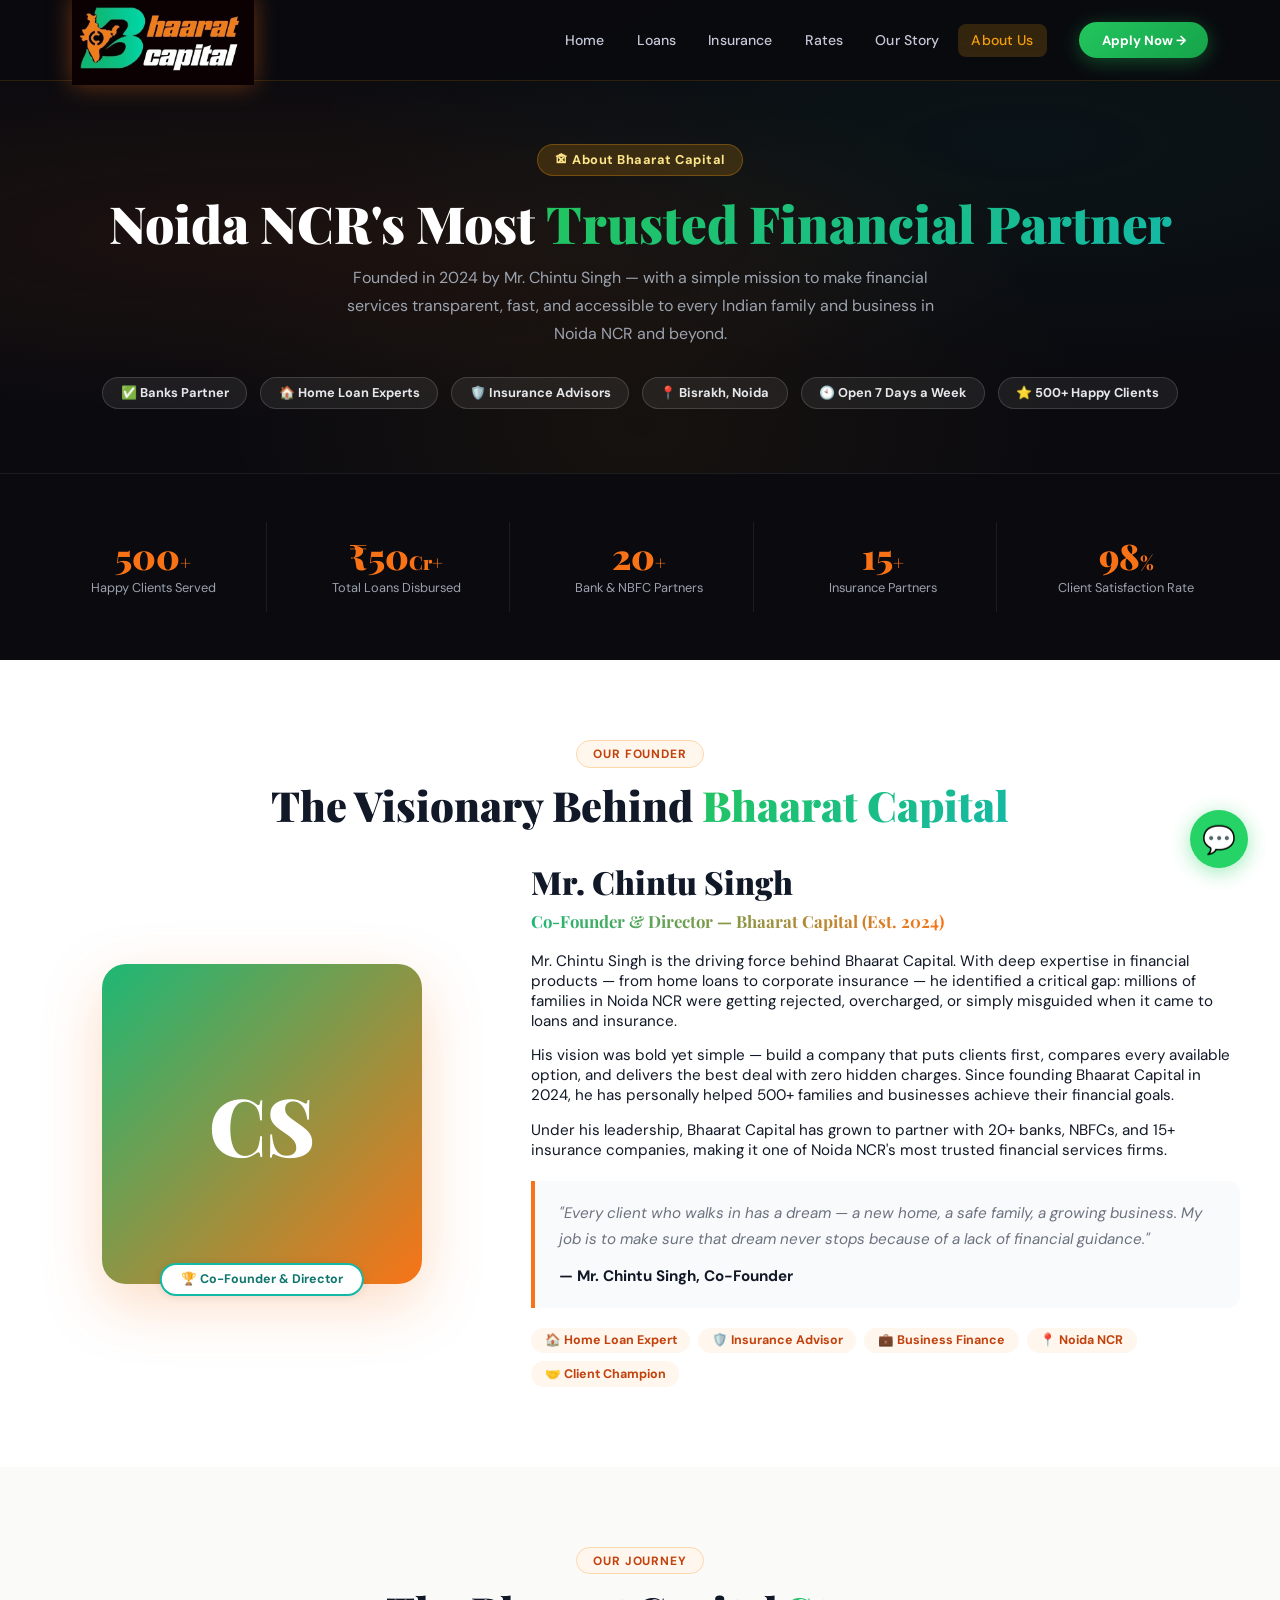
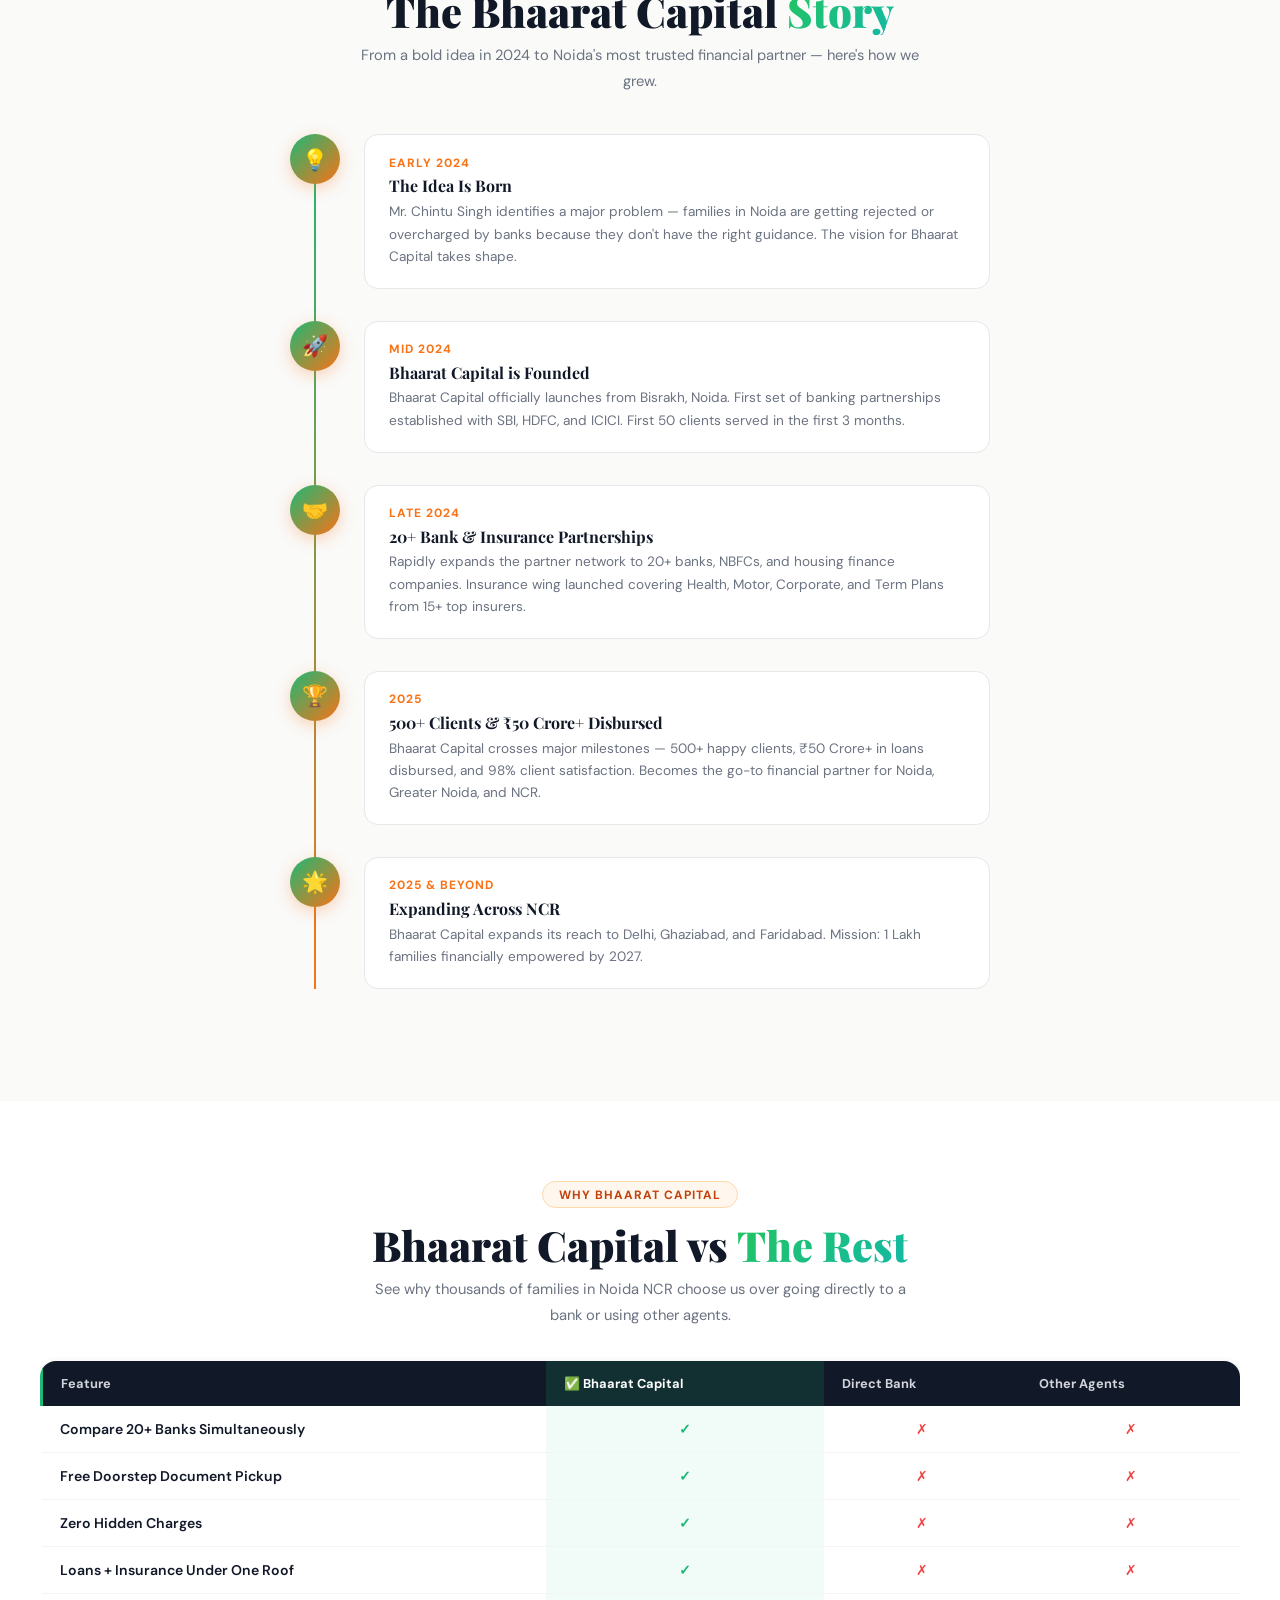
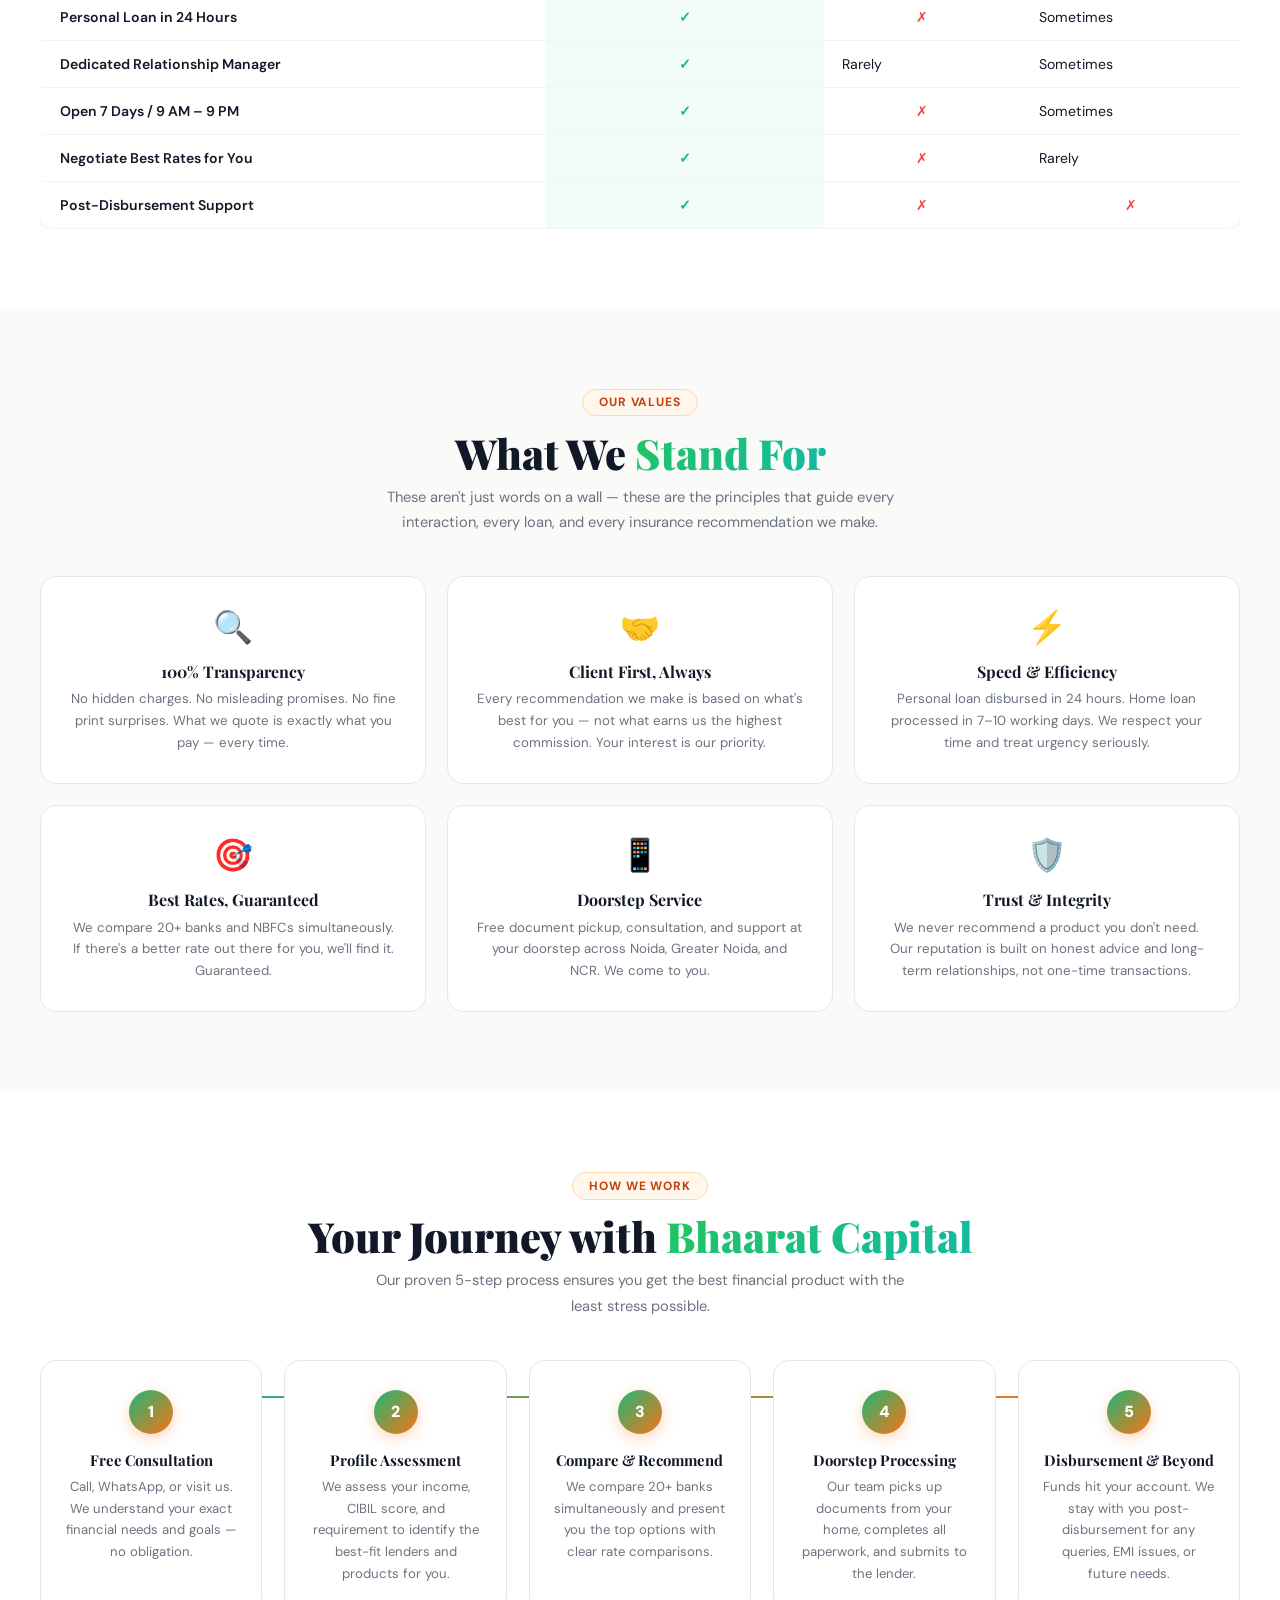
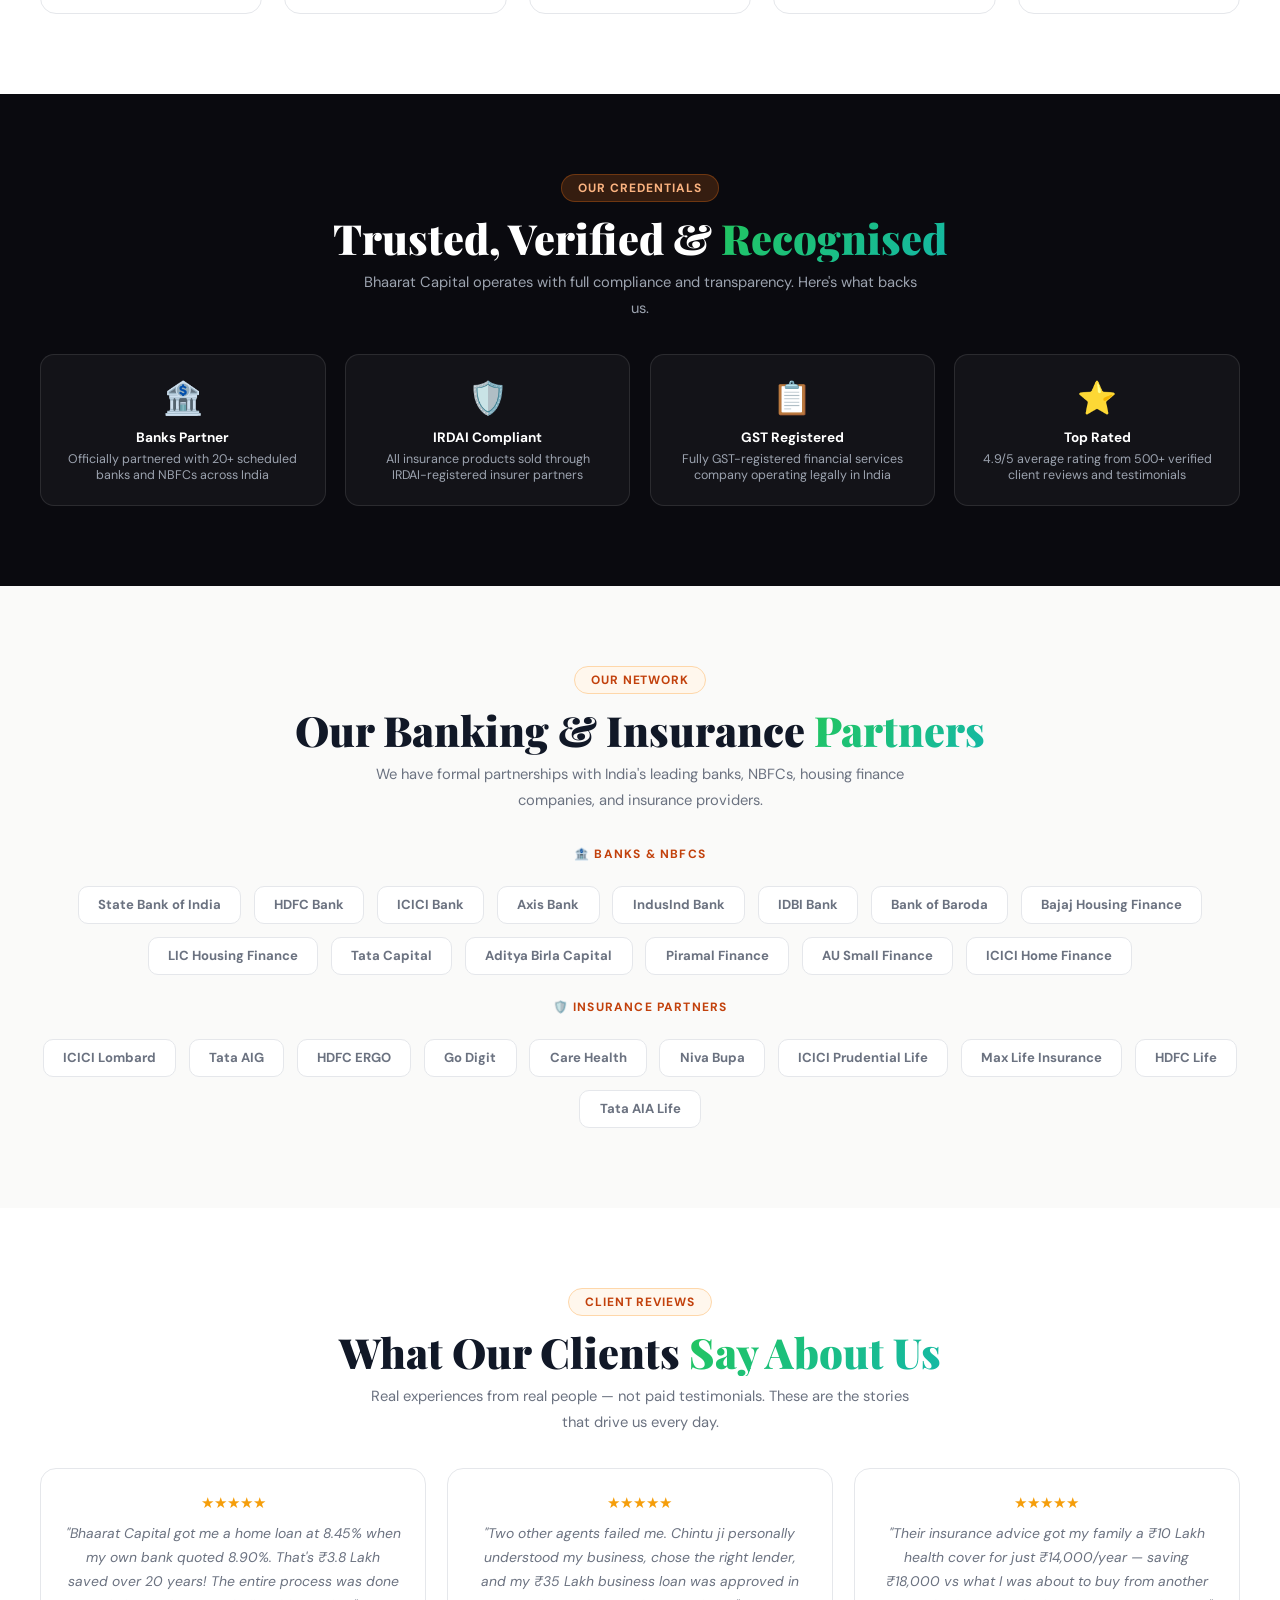
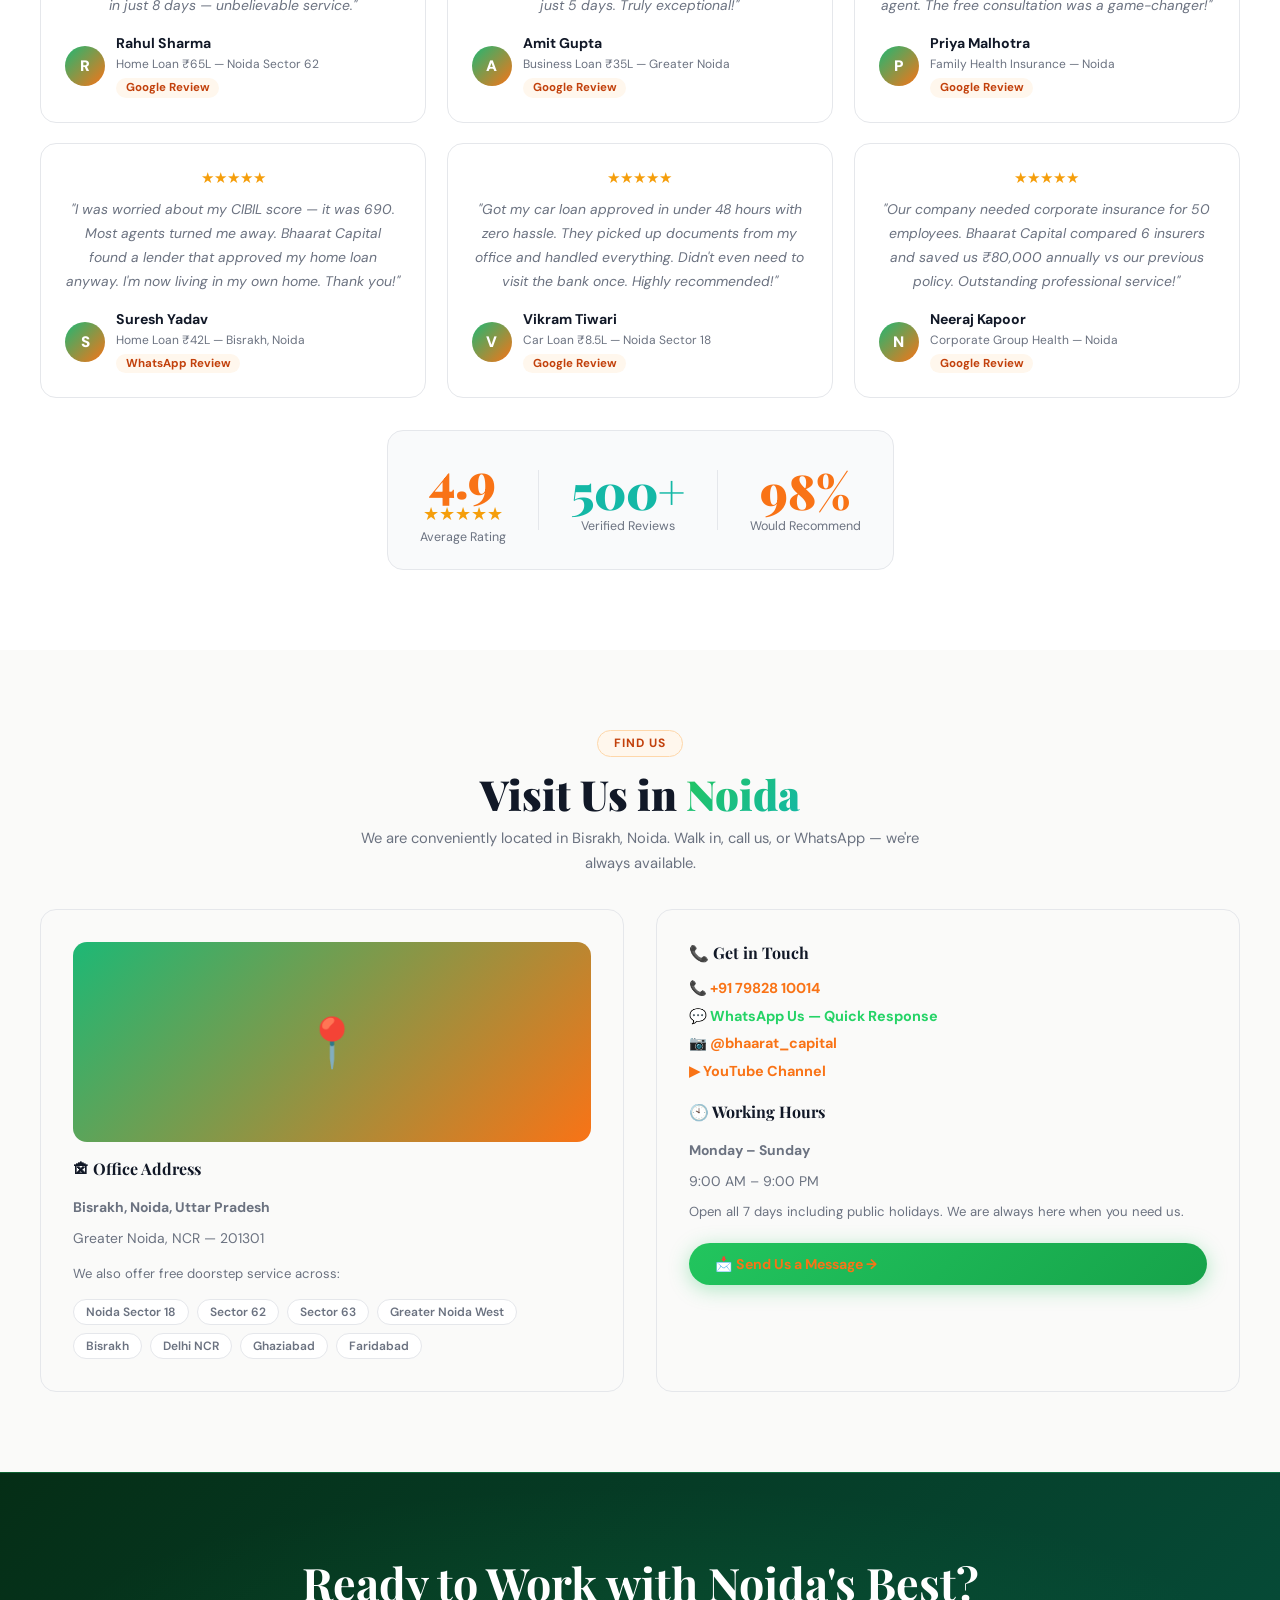
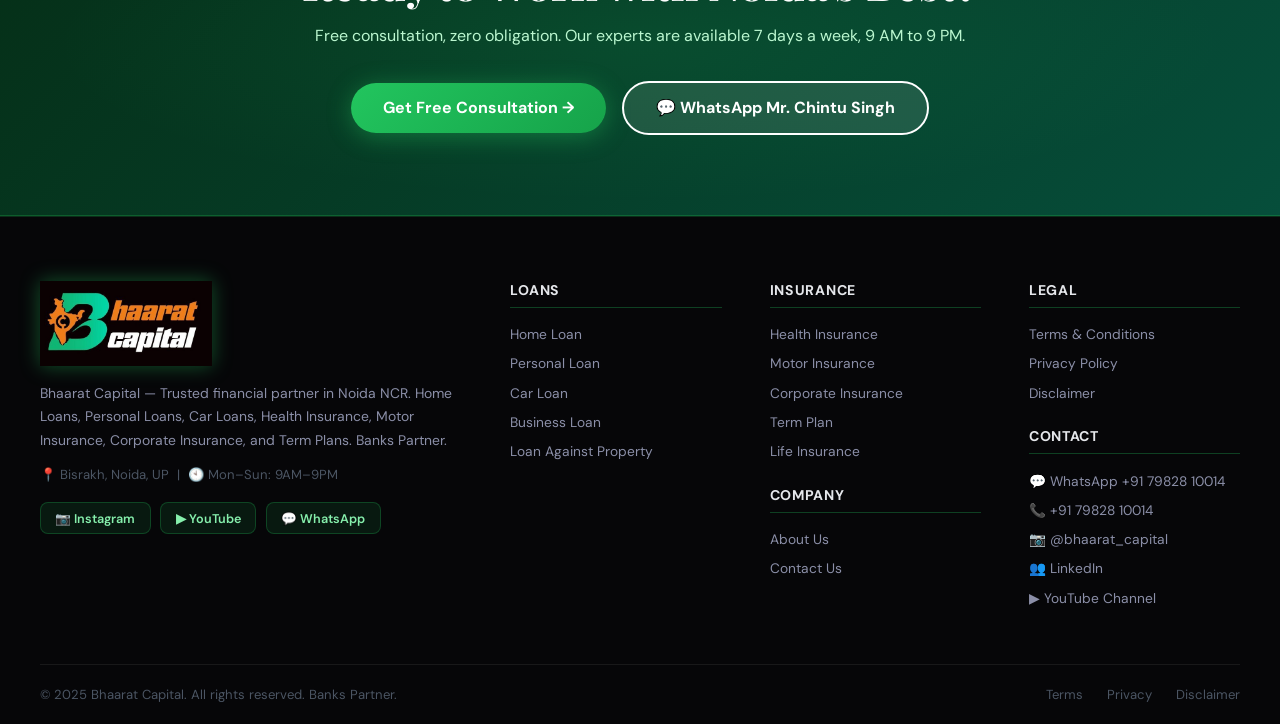
==== commit b27e7328: "update about.html" ====
--- a/about.html
+++ b/about.html
@@ -7,136 +7,330 @@
 <meta name="description" content="Bhaarat Capital — Founded in 2024 by Mr. Chintu Singh. Noida NCR's trusted financial partner. 500+ clients, ₹50Cr+ disbursed, 20+ bank partners. Home Loans, Insurance &amp; more."/>
 <link rel="preconnect" href="https://fonts.googleapis.com">
 <link href="https://fonts.googleapis.com/css2?family=Playfair+Display:wght@700;900&family=DM+Sans:wght@300;400;500;600;700&display=swap" rel="stylesheet">
-<link rel="stylesheet" href="style.css"/>
 <style>
-/* ── GRADIENT HEADING ── */
-.heading-gradient{display:inline-block;background:linear-gradient(180deg,#1DB875 0%,#F97316 100%);-webkit-background-clip:text;-webkit-text-fill-color:transparent;background-clip:text;}
-
-/* ── PAGE HERO ── */
-.page-hero{background:linear-gradient(135deg,#FFF8F3 0%,#fff 45%,#FEF3C7 100%);padding:8rem 2rem 4rem;text-align:center;position:relative;overflow:hidden;border-bottom:1px solid var(--border);}
-.page-hero::before{content:'';position:absolute;inset:0;background:radial-gradient(ellipse at 20% 50%,rgba(29,184,117,.07) 0%,transparent 55%),radial-gradient(ellipse at 80% 50%,rgba(249,115,22,.07) 0%,transparent 55%);pointer-events:none;}
-.page-hero-tag{display:inline-flex;align-items:center;gap:.4rem;background:var(--orange-light);color:var(--orange-dark);padding:.3rem 1rem;border-radius:50px;font-size:.78rem;font-weight:700;letter-spacing:.06em;text-transform:uppercase;margin-bottom:1rem;}
-.page-hero h1{font-family:var(--font-display);font-size:clamp(2rem,4vw,3.2rem);font-weight:900;color:var(--dark);margin-bottom:.8rem;line-height:1.1;position:relative;}
-.page-hero p{font-size:1rem;color:var(--gray);max-width:600px;margin:0 auto;line-height:1.75;position:relative;}
+/* ── CSS VARIABLES (same as index.html) ── */
+:root {
+  --bg-deep: #0A0A0F;
+  --bg-card: #13131A;
+  --bg-card2: #1A1A24;
+  --gold: #F59E0B;
+  --gold-light: #FDE68A;
+  --gold-glow: rgba(245,158,11,0.18);
+  --orange: #F97316;
+  --orange-glow: rgba(249,115,22,0.18);
+  --teal: #14B8A6;
+  --green: #22c55e;
+  --green-glow: rgba(34,197,94,0.18);
+  --border-glow: rgba(245,158,11,0.15);
+  --border-subtle: rgba(255,255,255,0.07);
+  --text-muted: #8B8FA8;
+  --text-bright: #F1F1F8;
+  --font-display: 'Playfair Display', serif;
+  --font-body: 'DM Sans', sans-serif;
+
+  /* Light section vars */
+  --dark: #111827;
+  --gray: #6B7280;
+  --border: #E5E7EB;
+  --border-light: #F3F4F6;
+  --light-bg: #F9FAFB;
+  --off-white: #FAFAF9;
+  --shadow: 0 1px 8px rgba(0,0,0,0.08);
+  --orange-light: #FFF7ED;
+  --orange-dark: #C2410C;
+  --teal-dark: #0F766E;
+}
+
+*, *::before, *::after { box-sizing: border-box; margin: 0; padding: 0; }
+body { background: #fff; color: var(--dark); font-family: var(--font-body); }
+a { text-decoration: none; color: inherit; }
+.btn-primary {
+  display: inline-flex; align-items: center; gap: .4rem;
+  background: linear-gradient(135deg, #22c55e, #16a34a);
+  color: #fff; border: none; border-radius: 50px;
+  padding: .75rem 1.6rem; font-weight: 700; font-size: .9rem;
+  box-shadow: 0 4px 20px rgba(34,197,94,.35);
+  transition: all .2s; cursor: pointer;
+}
+.btn-primary:hover { transform: translateY(-2px); box-shadow: 0 6px 28px rgba(34,197,94,.5); }
+
+/* ── NAVBAR (identical to index.html dark style) ── */
+#navbar {
+  position: fixed; top: 0; left: 0; right: 0; z-index: 1000;
+  background: rgba(10,10,15,0.92);
+  border-bottom: 1px solid var(--border-glow);
+  backdrop-filter: blur(20px);
+  transition: background 0.3s;
+}
+#navbar.scrolled { background: rgba(10,10,15,0.98); }
+.nav-inner {
+  max-width: 1200px; margin: 0 auto; padding: 0 2rem;
+  display: flex; align-items: center; gap: 2rem; height: 80px;
+}
+.nav-logo-img {
+  height: 90px; width: auto; display: block;
+  filter: drop-shadow(0 0 12px rgba(249,115,22,0.4));
+}
+.nav-links {
+  display: flex; align-items: center; gap: 0.3rem;
+  list-style: none; margin-left: auto;
+}
+.nav-links a {
+  color: #C5C8D8; font-size: 0.88rem; font-weight: 500;
+  letter-spacing: 0.01em; padding: 0.45rem 0.85rem;
+  border-radius: 8px; transition: all 0.2s;
+}
+.nav-links a:hover, .nav-links a.active { color: var(--gold); background: var(--gold-glow); }
+.nav-cta {
+  background: linear-gradient(135deg, #22c55e, #16a34a);
+  border: none; color: #fff !important; font-size: 0.83rem;
+  font-weight: 700; padding: 0.6rem 1.4rem; border-radius: 50px;
+  box-shadow: 0 4px 20px rgba(34,197,94,0.35);
+  transition: all 0.2s; white-space: nowrap;
+}
+.nav-cta:hover { transform: translateY(-2px); box-shadow: 0 6px 28px rgba(34,197,94,0.5); background: linear-gradient(135deg, #16a34a, #15803d); }
+.hamburger { display: none; color: #fff; background: none; border: none; font-size: 1.4rem; cursor: pointer; margin-left: auto; }
+.mobile-menu {
+  background: #0A0A0F; border-top: 1px solid rgba(34,197,94,0.15);
+  padding: 1rem 1.5rem 1.5rem; display: none; flex-direction: column; gap: 0.2rem;
+}
+.mobile-menu a {
+  padding: 0.65rem 1rem; border-radius: 8px; color: #C5C8D8;
+  font-weight: 500; font-size: 0.95rem; display: block; transition: color 0.2s;
+}
+.mobile-menu a:hover { color: var(--gold); }
+
+/* ── PAGE HERO (dark theme) ── */
+.page-hero {
+  min-height: 45vh;
+  background: radial-gradient(ellipse at 20% 50%, rgba(249,115,22,0.08) 0%, transparent 55%),
+              radial-gradient(ellipse at 80% 30%, rgba(20,184,166,0.06) 0%, transparent 50%),
+              radial-gradient(ellipse at 50% 90%, rgba(245,158,11,0.05) 0%, transparent 50%),
+              #0A0A0F;
+  padding: 9rem 2rem 4rem; text-align: center; position: relative;
+  overflow: hidden; border-bottom: 1px solid var(--border-subtle);
+}
+.page-hero-tag {
+  display: inline-flex; align-items: center; gap: 0.5rem;
+  background: var(--gold-glow); border: 1px solid rgba(245,158,11,0.3);
+  color: var(--gold-light); padding: 0.4rem 1.1rem; border-radius: 50px;
+  font-size: 0.8rem; font-weight: 700; margin-bottom: 1.2rem; letter-spacing: 0.04em;
+}
+.page-hero h1 {
+  font-family: var(--font-display); font-size: clamp(2rem, 4vw, 3.2rem);
+  font-weight: 900; color: #fff; margin-bottom: 0.8rem; line-height: 1.1;
+}
+.page-hero p { font-size: 1rem; color: #9CA3AF; max-width: 600px; margin: 0 auto; line-height: 1.75; }
+.heading-gradient {
+  display: inline-block;
+  background: linear-gradient(135deg, #22c55e, #14B8A6);
+  -webkit-background-clip: text; -webkit-text-fill-color: transparent; background-clip: text;
+}
+
+/* ── HERO BADGES ── */
+.hero-trust-badges { display: flex; flex-wrap: wrap; justify-content: center; gap: .8rem; margin-top: 1.8rem; }
+.hero-badge-item {
+  background: rgba(255,255,255,0.07); border: 1px solid rgba(255,255,255,0.15);
+  border-radius: 50px; padding: .4rem 1.1rem; font-size: .8rem;
+  font-weight: 700; color: #E5E7EB;
+}
+
+/* ── SECTION BASE ── */
+.section { padding: 5rem 2rem; }
+.container { max-width: 1200px; margin: 0 auto; }
+.tc { text-align: center; }
+.section-tag {
+  display: inline-block; background: #FFF7ED; color: #C2410C;
+  border: 1px solid #FED7AA; padding: .3rem 1rem; border-radius: 50px;
+  font-size: .75rem; font-weight: 700; letter-spacing: .08em;
+  text-transform: uppercase; margin-bottom: .8rem;
+}
+.section-title {
+  font-family: var(--font-display); font-size: clamp(1.7rem, 3.5vw, 2.6rem);
+  font-weight: 900; color: var(--dark); margin-bottom: .5rem; line-height: 1.15;
+}
+.section-sub {
+  font-size: .92rem; color: var(--gray); max-width: 560px; margin: 0 auto; line-height: 1.75;
+}
+
+/* ── STATS ROW ── */
+.stats-row { background: var(--bg-deep); padding: 3rem 2rem; }
+.stats-inner {
+  max-width: 1200px; margin: 0 auto; display: grid;
+  grid-template-columns: repeat(5,1fr); gap: 1rem; text-align: center;
+}
+.stat-box { border-right: 1px solid rgba(255,255,255,.08); padding: 1rem; }
+.stat-box:last-child { border: none; }
+.stat-box .big-num { font-family: var(--font-display); font-size: 2.2rem; font-weight: 900; color: var(--orange); line-height: 1; }
+.stat-box .stat-suffix { font-size: 1.2rem; color: var(--orange); font-weight: 900; }
+.stat-box p { font-size: .8rem; color: #9CA3AF; margin-top: .4rem; }
+
+/* ── FOUNDER ── */
+.founder-section { background: #fff; }
+.founder-grid { display: grid; grid-template-columns: 1fr 1.6fr; gap: 3rem; align-items: center; margin-top: 2rem; }
+.founder-photo-box { position: relative; }
+.founder-avatar {
+  width: 100%; max-width: 320px; aspect-ratio: 1; border-radius: 24px;
+  background: linear-gradient(135deg, #1DB875 0%, #F97316 100%);
+  display: flex; align-items: center; justify-content: center;
+  font-family: var(--font-display); font-size: 5rem; font-weight: 900; color: #fff;
+  margin: 0 auto; box-shadow: 0 20px 60px rgba(249,115,22,.25);
+}
+.founder-badge {
+  position: absolute; bottom: -12px; left: 50%; transform: translateX(-50%);
+  background: #fff; border: 2px solid var(--teal); border-radius: 50px;
+  padding: .4rem 1.2rem; font-size: .78rem; font-weight: 700;
+  color: var(--teal-dark); white-space: nowrap; box-shadow: var(--shadow);
+}
+.founder-content h2 { font-family: var(--font-display); font-size: clamp(1.5rem,3vw,2rem); font-weight: 900; color: var(--dark); margin-bottom: .4rem; }
+.founder-name-tag {
+  display: inline-block;
+  background: linear-gradient(90deg, #1DB875, #F97316);
+  -webkit-background-clip: text; -webkit-text-fill-color: transparent; background-clip: text;
+  font-family: var(--font-display); font-size: 1.05rem; font-weight: 700; margin-bottom: 1.2rem;
+}
+.founder-quote {
+  background: var(--light-bg); border-left: 4px solid var(--orange);
+  border-radius: 0 12px 12px 0; padding: 1.2rem 1.5rem; margin: 1.2rem 0;
+  font-style: italic; font-size: .95rem; color: var(--gray); line-height: 1.75;
+}
+.founder-tags { display: flex; flex-wrap: wrap; gap: .5rem; margin-top: 1.2rem; }
+.founder-tag { background: var(--orange-light); color: var(--orange-dark); border-radius: 50px; padding: .3rem .85rem; font-size: .78rem; font-weight: 700; }
+
+/* ── TIMELINE ── */
+.timeline { position: relative; margin-top: 2rem; }
+.timeline::before {
+  content: ''; position: absolute; left: 24px; top: 0; bottom: 0;
+  width: 2px; background: linear-gradient(180deg, #1DB875, #F97316);
+}
+.timeline-item { display: flex; gap: 1.5rem; margin-bottom: 2rem; position: relative; }
+.timeline-dot {
+  width: 50px; height: 50px; border-radius: 50%;
+  background: linear-gradient(135deg, #1DB875, #F97316); color: #fff;
+  display: flex; align-items: center; justify-content: center;
+  font-size: 1.3rem; flex-shrink: 0;
+  box-shadow: 0 4px 16px rgba(249,115,22,.3); z-index: 1;
+}
+.timeline-content {
+  background: #fff; border: 1.5px solid var(--border); border-radius: 14px;
+  padding: 1.2rem 1.5rem; flex: 1; transition: all .3s;
+}
+.timeline-content:hover { box-shadow: 0 4px 20px rgba(0,0,0,.08); border-color: rgba(249,115,22,.3); }
+.timeline-year { font-size: .75rem; font-weight: 700; color: var(--orange); letter-spacing: .08em; text-transform: uppercase; margin-bottom: .3rem; }
+.timeline-content h4 { font-family: var(--font-display); font-size: 1rem; font-weight: 700; color: var(--dark); margin-bottom: .3rem; }
+.timeline-content p { font-size: .85rem; color: var(--gray); line-height: 1.65; }
+
+/* ── VALUES ── */
+.values-grid { display: grid; grid-template-columns: repeat(3,1fr); gap: 1.3rem; margin-top: 2.5rem; }
+.value-card {
+  background: #fff; border: 1.5px solid var(--border); border-radius: 16px;
+  padding: 1.8rem; text-align: center; transition: all .3s; position: relative; overflow: hidden;
+}
+.value-card::before { content: ''; position: absolute; top: 0; left: 0; right: 0; height: 3px; background: linear-gradient(90deg, #1DB875, #F97316); opacity: 0; transition: .3s; }
+.value-card:hover { transform: translateY(-4px); box-shadow: 0 8px 30px rgba(0,0,0,.09); border-color: rgba(249,115,22,.3); }
+.value-card:hover::before { opacity: 1; }
+.value-icon { font-size: 2rem; margin-bottom: .8rem; }
+.value-card h4 { font-family: var(--font-display); font-size: 1rem; font-weight: 700; color: var(--dark); margin-bottom: .4rem; }
+.value-card p { font-size: .83rem; color: var(--gray); line-height: 1.65; }
+
+/* ── COMPARE TABLE ── */
+.compare-table { width: 100%; border-collapse: collapse; margin-top: 2rem; border-radius: 16px; overflow: hidden; box-shadow: var(--shadow); }
+.compare-table thead tr { background: var(--dark); }
+.compare-table th { padding: 14px 18px; text-align: left; font-size: .8rem; color: #D1D5DB; font-weight: 700; }
+.compare-table th:first-child { border-left: 3px solid #1DB875; }
+.compare-table tbody tr { border-bottom: 1px solid var(--border-light); transition: background .2s; }
+.compare-table tbody tr:hover { background: var(--light-bg); }
+.compare-table td { padding: 14px 18px; font-size: .88rem; }
+.compare-table td:first-child { font-weight: 600; color: var(--dark); }
+.tick { color: #1DB875; font-size: 1.1rem; font-weight: 700; }
+.cross { color: #EF4444; font-size: 1.1rem; }
+.highlight-col { background: rgba(29,184,117,.06); }
+
+/* ── PROCESS ── */
+.process-grid { display: grid; grid-template-columns: repeat(5,1fr); gap: 1.4rem; margin-top: 2.5rem; position: relative; }
+.process-grid::before { content: ''; position: absolute; top: 36px; left: 10%; right: 10%; height: 2px; background: linear-gradient(90deg,#1DB875,#F97316); z-index: 0; }
+.process-card { background: #fff; border: 1.5px solid var(--border); border-radius: 16px; padding: 1.8rem 1.4rem; text-align: center; position: relative; z-index: 1; transition: all .3s; }
+.process-card:hover { transform: translateY(-4px); box-shadow: 0 8px 30px rgba(0,0,0,.09); }
+.process-num { width: 44px; height: 44px; border-radius: 50%; background: linear-gradient(135deg,#1DB875,#F97316); color: #fff; display: flex; align-items: center; justify-content: center; font-weight: 900; font-size: 1rem; margin: 0 auto 1rem; box-shadow: 0 4px 14px rgba(249,115,22,.3); }
+.process-card h4 { font-family: var(--font-display); font-size: .93rem; font-weight: 700; margin-bottom: .4rem; color: var(--dark); }
+.process-card p { font-size: .82rem; color: var(--gray); line-height: 1.65; }
+
+/* ── REVIEWS ── */
+.review-grid { display: grid; grid-template-columns: repeat(3,1fr); gap: 1.3rem; margin-top: 2rem; }
+.review-card { background: #fff; border: 1.5px solid var(--border); border-radius: 16px; padding: 1.5rem; transition: all .3s; position: relative; overflow: hidden; }
+.review-card::before { content: ''; position: absolute; top: 0; left: 0; right: 0; height: 3px; background: linear-gradient(90deg,#1DB875,#F97316); opacity: 0; transition: .3s; }
+.review-card:hover { transform: translateY(-4px); box-shadow: 0 8px 30px rgba(0,0,0,.09); }
+.review-card:hover::before { opacity: 1; }
+.review-stars { color: #F59E0B; font-size: .95rem; margin-bottom: .6rem; }
+.review-text { font-size: .87rem; color: var(--gray); line-height: 1.72; font-style: italic; margin-bottom: 1rem; }
+.review-author { display: flex; align-items: center; gap: .7rem; }
+.review-av { width: 40px; height: 40px; border-radius: 50%; background: linear-gradient(135deg,#1DB875,#F97316); color: #fff; display: flex; align-items: center; justify-content: center; font-weight: 900; font-size: .95rem; flex-shrink: 0; }
+.review-author strong { font-size: .88rem; display: block; color: var(--dark); }
+.review-author small { font-size: .75rem; color: var(--gray); }
+.review-platform { font-size: .72rem; font-weight: 700; color: var(--orange-dark); background: var(--orange-light); border-radius: 50px; padding: .15rem .6rem; display: inline-block; margin-top: .3rem; }
+
+/* ── CRED GRID ── */
+.cred-grid { display: grid; grid-template-columns: repeat(4,1fr); gap: 1.2rem; margin-top: 2rem; }
+.cred-card { background: rgba(255,255,255,.04); border: 1.5px solid rgba(255,255,255,.1); border-radius: 14px; padding: 1.4rem; text-align: center; transition: all .3s; }
+.cred-card:hover { box-shadow: 0 6px 24px rgba(0,0,0,.3); border-color: rgba(34,197,94,.3); transform: translateY(-3px); }
+.cred-icon { font-size: 2rem; margin-bottom: .6rem; }
+.cred-card h4 { font-size: .85rem; font-weight: 700; color: #fff; margin-bottom: .3rem; }
+.cred-card p { font-size: .78rem; color: #9CA3AF; }
+
+/* ── PARTNER CHIPS ── */
+.partner-logos-wrap { display: flex; flex-wrap: wrap; gap: .8rem; justify-content: center; margin-top: 1.5rem; }
+.partner-logo-chip { background: #fff; border: 1px solid var(--border); border-radius: 10px; padding: .6rem 1.2rem; font-size: .82rem; font-weight: 700; color: var(--gray); transition: all .25s; }
+.partner-logo-chip:hover { border-color: var(--orange); color: var(--orange); }
+
+/* ── LOCATION ── */
+.location-grid { display: grid; grid-template-columns: 1fr 1fr; gap: 2rem; margin-top: 2rem; }
+.location-card { background: var(--off-white); border: 1.5px solid var(--border); border-radius: 16px; padding: 2rem; }
+.location-card h4 { font-family: var(--font-display); font-size: 1rem; font-weight: 700; color: var(--dark); margin-bottom: 1rem; display: flex; align-items: center; gap: .5rem; }
+.location-card p { font-size: .87rem; color: var(--gray); line-height: 1.75; margin-bottom: .4rem; }
+.location-card a { color: var(--orange); font-weight: 700; font-size: .9rem; display: block; margin-bottom: .6rem; }
+.location-card a:hover { text-decoration: underline; }
+.map-placeholder { background: linear-gradient(135deg,#1DB875 0%,#F97316 100%); border-radius: 14px; height: 200px; display: flex; align-items: center; justify-content: center; color: #fff; font-size: 3rem; margin-bottom: 1rem; }
+.service-area-tags { display: flex; flex-wrap: wrap; gap: .5rem; margin-top: .8rem; }
+.service-area-tag { background: #fff; border: 1px solid var(--border); border-radius: 50px; padding: .25rem .75rem; font-size: .75rem; font-weight: 600; color: var(--gray); }
 
 /* ── CTA BANNER ── */
-.cta-banner{background:var(--dark);padding:4rem 2rem;text-align:center;position:relative;}
-.cta-banner::after{content:'';position:absolute;top:0;left:0;right:0;height:3px;background:linear-gradient(90deg,#1DB875,#F97316);}
-.cta-banner h2{font-family:var(--font-display);font-size:clamp(1.6rem,3vw,2.4rem);color:#fff;margin-bottom:.6rem;}
-.cta-banner p{color:rgba(255,255,255,.75);font-size:.95rem;margin-bottom:1.8rem;}
-.cta-btn{display:inline-block;padding:.85rem 1.8rem;border-radius:50px;font-weight:700;font-size:.95rem;transition:all .2s;margin:0 .4rem;}
-.cta-btn.wh{background:#fff;color:var(--orange);border:2px solid #fff;}.cta-btn.wh:hover{transform:translateY(-2px);}
-.cta-btn.tr{background:transparent;color:#fff;border:2px solid rgba(255,255,255,.35);}.cta-btn.tr:hover{background:rgba(255,255,255,.1);}
-
-/* ── HERO BADGES ── */
-.hero-trust-badges{display:flex;flex-wrap:wrap;justify-content:center;gap:.8rem;margin-top:1.8rem;}
-.hero-badge-item{background:#fff;border:1px solid var(--border);border-radius:50px;padding:.4rem 1.1rem;font-size:.8rem;font-weight:700;color:var(--dark);box-shadow:var(--shadow);}
-
-/* ── STATS ROW ── */
-.stats-row{background:var(--dark);padding:3rem 2rem;}
-.stats-inner{max-width:1200px;margin:0 auto;display:grid;grid-template-columns:repeat(5,1fr);gap:1rem;text-align:center;}
-.stat-box{border-right:1px solid rgba(255,255,255,.08);padding:1rem;}
-.stat-box:last-child{border:none;}
-.stat-box .big-num{font-family:var(--font-display);font-size:2.2rem;font-weight:900;color:var(--orange);line-height:1;}
-.stat-box .stat-suffix{font-size:1.2rem;color:var(--orange);font-weight:900;}
-.stat-box p{font-size:.8rem;color:#9CA3AF;margin-top:.4rem;}
-
-/* ── FOUNDER SECTION ── */
-.founder-section{background:#fff;}
-.founder-grid{display:grid;grid-template-columns:1fr 1.6fr;gap:3rem;align-items:center;margin-top:2rem;}
-.founder-photo-box{position:relative;}
-.founder-avatar{width:100%;max-width:320px;aspect-ratio:1;border-radius:24px;background:linear-gradient(135deg,#1DB875 0%,#F97316 100%);display:flex;align-items:center;justify-content:center;font-family:var(--font-display);font-size:5rem;font-weight:900;color:#fff;margin:0 auto;box-shadow:0 20px 60px rgba(249,115,22,.25);}
-.founder-badge{position:absolute;bottom:-12px;left:50%;transform:translateX(-50%);background:#fff;border:2px solid var(--teal);border-radius:50px;padding:.4rem 1.2rem;font-size:.78rem;font-weight:700;color:var(--teal-dark);white-space:nowrap;box-shadow:var(--shadow);}
-.founder-content h2{font-family:var(--font-display);font-size:clamp(1.5rem,3vw,2rem);font-weight:900;color:var(--dark);margin-bottom:.4rem;}
-.founder-name-tag{display:inline-block;background:linear-gradient(90deg,#1DB875,#F97316);-webkit-background-clip:text;-webkit-text-fill-color:transparent;background-clip:text;font-family:var(--font-display);font-size:1.05rem;font-weight:700;margin-bottom:1.2rem;}
-.founder-quote{background:var(--light-bg);border-left:4px solid var(--orange);border-radius:0 12px 12px 0;padding:1.2rem 1.5rem;margin:1.2rem 0;font-style:italic;font-size:.95rem;color:var(--gray);line-height:1.75;}
-.founder-tags{display:flex;flex-wrap:wrap;gap:.5rem;margin-top:1.2rem;}
-.founder-tag{background:var(--orange-light);color:var(--orange-dark);border-radius:50px;padding:.3rem .85rem;font-size:.78rem;font-weight:700;}
-
-/* ── STORY / TIMELINE ── */
-.timeline{position:relative;margin-top:2rem;}
-.timeline::before{content:'';position:absolute;left:24px;top:0;bottom:0;width:2px;background:linear-gradient(180deg,#1DB875,#F97316);}
-.timeline-item{display:flex;gap:1.5rem;margin-bottom:2rem;position:relative;}
-.timeline-dot{width:50px;height:50px;border-radius:50%;background:linear-gradient(135deg,#1DB875,#F97316);color:#fff;display:flex;align-items:center;justify-content:center;font-size:1.3rem;flex-shrink:0;box-shadow:0 4px 16px rgba(249,115,22,.3);z-index:1;}
-.timeline-content{background:#fff;border:1.5px solid var(--border);border-radius:14px;padding:1.2rem 1.5rem;flex:1;transition:all .3s;}
-.timeline-content:hover{box-shadow:0 4px 20px rgba(0,0,0,.08);border-color:rgba(249,115,22,.3);}
-.timeline-year{font-size:.75rem;font-weight:700;color:var(--orange);letter-spacing:.08em;text-transform:uppercase;margin-bottom:.3rem;}
-.timeline-content h4{font-family:var(--font-display);font-size:1rem;font-weight:700;color:var(--dark);margin-bottom:.3rem;}
-.timeline-content p{font-size:.85rem;color:var(--gray);line-height:1.65;}
-
-/* ── VALUES ── */
-.values-grid{display:grid;grid-template-columns:repeat(3,1fr);gap:1.3rem;margin-top:2.5rem;}
-.value-card{background:#fff;border:1.5px solid var(--border);border-radius:16px;padding:1.8rem;text-align:center;transition:all .3s;position:relative;overflow:hidden;}
-.value-card::before{content:'';position:absolute;top:0;left:0;right:0;height:3px;background:linear-gradient(90deg,#1DB875,#F97316);opacity:0;transition:.3s;}
-.value-card:hover{transform:translateY(-4px);box-shadow:0 8px 30px rgba(0,0,0,.09);border-color:rgba(249,115,22,.3);}.value-card:hover::before{opacity:1;}
-.value-icon{font-size:2rem;margin-bottom:.8rem;}
-.value-card h4{font-family:var(--font-display);font-size:1rem;font-weight:700;color:var(--dark);margin-bottom:.4rem;}
-.value-card p{font-size:.83rem;color:var(--gray);line-height:1.65;}
-
-/* ── WHY CHOOSE US (COMPARISON) ── */
-.compare-table{width:100%;border-collapse:collapse;margin-top:2rem;border-radius:16px;overflow:hidden;box-shadow:var(--shadow);}
-.compare-table thead tr{background:var(--dark);}
-.compare-table th{padding:14px 18px;text-align:left;font-size:.8rem;color:#D1D5DB;font-weight:700;}
-.compare-table th:first-child{border-left:3px solid #1DB875;}
-.compare-table tbody tr{border-bottom:1px solid var(--border-light);transition:background .2s;}
-.compare-table tbody tr:hover{background:var(--light-bg);}
-.compare-table td{padding:14px 18px;font-size:.88rem;}
-.compare-table td:first-child{font-weight:600;color:var(--dark);}
-.tick{color:#1DB875;font-size:1.1rem;font-weight:700;}
-.cross{color:#EF4444;font-size:1.1rem;}
-.highlight-col{background:rgba(29,184,117,.06);}
-
-/* ── PROCESS ── */
-.process-grid{display:grid;grid-template-columns:repeat(4,1fr);gap:1.4rem;margin-top:2.5rem;position:relative;}
-.process-grid::before{content:'';position:absolute;top:36px;left:12.5%;right:12.5%;height:2px;background:linear-gradient(90deg,#1DB875,#F97316);z-index:0;}
-.process-card{background:#fff;border:1.5px solid var(--border);border-radius:16px;padding:1.8rem 1.4rem;text-align:center;position:relative;z-index:1;transition:all .3s;}
-.process-card:hover{transform:translateY(-4px);box-shadow:0 8px 30px rgba(0,0,0,.09);}
-.process-num{width:44px;height:44px;border-radius:50%;background:linear-gradient(135deg,#1DB875,#F97316);color:#fff;display:flex;align-items:center;justify-content:center;font-weight:900;font-size:1rem;margin:0 auto 1rem;box-shadow:0 4px 14px rgba(249,115,22,.3);}
-.process-card h4{font-family:var(--font-display);font-size:.93rem;font-weight:700;margin-bottom:.4rem;color:var(--dark);}
-.process-card p{font-size:.82rem;color:var(--gray);line-height:1.65;}
-
-/* ── REVIEWS / TESTIMONIALS ── */
-.review-grid{display:grid;grid-template-columns:repeat(3,1fr);gap:1.3rem;margin-top:2rem;}
-.review-card{background:#fff;border:1.5px solid var(--border);border-radius:16px;padding:1.5rem;transition:all .3s;position:relative;overflow:hidden;}
-.review-card::before{content:'';position:absolute;top:0;left:0;right:0;height:3px;background:linear-gradient(90deg,#1DB875,#F97316);opacity:0;transition:.3s;}
-.review-card:hover{transform:translateY(-4px);box-shadow:0 8px 30px rgba(0,0,0,.09);}.review-card:hover::before{opacity:1;}
-.review-stars{color:#F59E0B;font-size:.95rem;margin-bottom:.6rem;}
-.review-text{font-size:.87rem;color:var(--gray);line-height:1.72;font-style:italic;margin-bottom:1rem;}
-.review-author{display:flex;align-items:center;gap:.7rem;}
-.review-av{width:40px;height:40px;border-radius:50%;background:linear-gradient(135deg,#1DB875,#F97316);color:#fff;display:flex;align-items:center;justify-content:center;font-weight:900;font-size:.95rem;flex-shrink:0;}
-.review-author strong{font-size:.88rem;display:block;color:var(--dark);}
-.review-author small{font-size:.75rem;color:var(--gray);}
-.review-platform{font-size:.72rem;font-weight:700;color:var(--orange-dark);background:var(--orange-light);border-radius:50px;padding:.15rem .6rem;display:inline-block;margin-top:.3rem;}
-
-/* ── AWARDS / CREDENTIALS ── */
-.cred-grid{display:grid;grid-template-columns:repeat(4,1fr);gap:1.2rem;margin-top:2rem;}
-.cred-card{background:#fff;border:1.5px solid var(--border);border-radius:14px;padding:1.4rem;text-align:center;transition:all .3s;}
-.cred-card:hover{box-shadow:0 6px 24px rgba(0,0,0,.09);border-color:rgba(29,184,117,.3);transform:translateY(-3px);}
-.cred-icon{font-size:2rem;margin-bottom:.6rem;}
-.cred-card h4{font-size:.85rem;font-weight:700;color:var(--dark);margin-bottom:.3rem;}
-.cred-card p{font-size:.78rem;color:var(--gray);}
-
-/* ── LOCATION ── */
-.location-grid{display:grid;grid-template-columns:1fr 1fr;gap:2rem;margin-top:2rem;}
-.location-card{background:var(--off-white);border:1.5px solid var(--border);border-radius:16px;padding:2rem;}
-.location-card h4{font-family:var(--font-display);font-size:1rem;font-weight:700;color:var(--dark);margin-bottom:1rem;display:flex;align-items:center;gap:.5rem;}
-.location-card p{font-size:.87rem;color:var(--gray);line-height:1.75;margin-bottom:.4rem;}
-.location-card a{color:var(--orange);font-weight:700;font-size:.9rem;text-decoration:none;display:block;margin-bottom:.6rem;}
-.location-card a:hover{text-decoration:underline;}
-.map-placeholder{background:linear-gradient(135deg,#1DB875 0%,#F97316 100%);border-radius:14px;height:200px;display:flex;align-items:center;justify-content:center;color:#fff;font-size:3rem;margin-bottom:1rem;}
-.service-area-tags{display:flex;flex-wrap:wrap;gap:.5rem;margin-top:.8rem;}
-.service-area-tag{background:#fff;border:1px solid var(--border);border-radius:50px;padding:.25rem .75rem;font-size:.75rem;font-weight:600;color:var(--gray);}
-
-/* ── PARTNER LOGOS ── */
-.partner-logos-wrap{display:flex;flex-wrap:wrap;gap:.8rem;justify-content:center;margin-top:1.5rem;}
-.partner-logo-chip{background:#fff;border:1px solid var(--border);border-radius:10px;padding:.6rem 1.2rem;font-size:.82rem;font-weight:700;color:var(--gray);transition:all .25s;}
-.partner-logo-chip:hover{border-color:var(--orange);color:var(--orange);}
-
-/* ── MEDIA / PRESS ── */
-.media-strip{background:var(--dark);padding:2.5rem 2rem;text-align:center;}
-.media-strip p{color:#9CA3AF;font-size:.82rem;text-transform:uppercase;letter-spacing:.1em;font-weight:700;margin-bottom:1.2rem;}
-.media-logos{display:flex;flex-wrap:wrap;gap:1rem;justify-content:center;}
-.media-chip{background:rgba(255,255,255,.07);border:1px solid rgba(255,255,255,.1);border-radius:10px;padding:.6rem 1.4rem;font-size:.82rem;font-weight:700;color:#9CA3AF;}
+.cta-banner {
+  background: linear-gradient(135deg, #052e16, #064e3b);
+  padding: 5rem 2rem; text-align: center;
+  border-top: 1px solid rgba(34,197,94,0.3);
+  border-bottom: 1px solid rgba(34,197,94,0.3);
+  position: relative; overflow: hidden;
+}
+.cta-banner::before { content: ''; position: absolute; inset: 0; background: radial-gradient(ellipse at 50% 50%, rgba(34,197,94,0.1) 0%, transparent 65%); pointer-events: none; }
+.cta-banner h2 { font-family: var(--font-display); font-size: clamp(1.8rem,4vw,2.8rem); color: #fff; margin-bottom: .8rem; position: relative; }
+.cta-banner p { color: #bbf7d0; font-size: 1rem; margin-bottom: 2.2rem; position: relative; }
+.cta-btn { display: inline-block; padding: .9rem 2rem; border-radius: 50px; font-weight: 700; font-size: 1rem; transition: all .2s; margin: 0 .4rem; position: relative; }
+.cta-btn.wh { background: linear-gradient(135deg,#22c55e,#16a34a); color: #fff; border: none; box-shadow: 0 4px 24px rgba(34,197,94,.4); }
+.cta-btn.wh:hover { transform: translateY(-2px); box-shadow: 0 8px 32px rgba(34,197,94,.6); }
+.cta-btn.tr { background: rgba(255,255,255,.1); color: #fff; border: 2px solid #fff; }
+.cta-btn.tr:hover { background: rgba(255,255,255,.2); transform: translateY(-2px); }
+
+/* ── FOOTER ── */
+.footer { background: #060608; padding: 4rem 2rem 0; border-top: 1px solid rgba(34,197,94,0.2); }
+.footer-grid { max-width: 1200px; margin: 0 auto; display: grid; grid-template-columns: 2fr 1fr 1fr 1fr; gap: 3rem; padding-bottom: 3rem; }
+.footer-brand p { font-size: .87rem; color: var(--text-muted); line-height: 1.7; margin-top: .5rem; }
+.footer-col h5 { font-size: .88rem; font-weight: 700; color: #E5E7EB; margin-bottom: 1rem; padding-bottom: .5rem; border-bottom: 1px solid rgba(34,197,94,0.3); display: block; letter-spacing: .05em; text-transform: uppercase; }
+.footer-col a { display: block; font-size: .86rem; color: var(--text-muted); margin-bottom: .5rem; transition: all .2s; padding: .1rem 0; }
+.footer-col a:hover { color: #22c55e; transform: translateX(4px); }
+.social-links { display: flex; gap: .6rem; flex-wrap: wrap; margin-top: 1rem; }
+.social-links a { background: rgba(34,197,94,.1); color: #86efac !important; padding: .4rem .9rem; border-radius: 8px; font-size: .79rem; font-weight: 600; border: 1px solid rgba(34,197,94,.25); transition: all .2s; }
+.social-links a:hover { background: rgba(34,197,94,.18); border-color: rgba(34,197,94,.5); transform: translateY(-2px) !important; }
+.footer-bottom { border-top: 1px solid var(--border-subtle); padding: 1.3rem 0; max-width: 1200px; margin: 0 auto; display: flex; align-items: center; justify-content: space-between; flex-wrap: wrap; gap: 1rem; }
+.footer-bottom p { font-size: .82rem; color: #4B5563; }
+
+/* ── WHATSAPP ── */
+.whatsapp-float { position: fixed; bottom: 2rem; right: 2rem; z-index: 999; width: 58px; height: 58px; border-radius: 50%; background: #25D366; display: flex; align-items: center; justify-content: center; font-size: 1.7rem; box-shadow: 0 4px 20px rgba(37,211,102,.45); transition: all .3s; animation: pulse-green 2.5s ease-in-out infinite; }
+.whatsapp-float:hover { transform: scale(1.12); }
+@keyframes pulse-green { 0%,100%{box-shadow:0 4px 20px rgba(37,211,102,.4)} 50%{box-shadow:0 4px 40px rgba(37,211,102,.7)} }
+
+/* ── ANIM ── */
+.anim { opacity: 0; transform: translateY(24px); transition: opacity .55s ease, transform .55s ease; }
+.anim.vis { opacity: 1; transform: translateY(0); }
 
 /* ── RESPONSIVE ── */
 @media(max-width:1024px){
@@ -150,15 +344,18 @@
   .review-grid{grid-template-columns:1fr 1fr;}
   .process-grid{grid-template-columns:1fr 1fr;}.process-grid::before{display:none;}
   .location-grid{grid-template-columns:1fr;}
+  .footer-grid{grid-template-columns:1fr 1fr;}
 }
 @media(max-width:768px){
+  .nav-links{display:none;} .nav-cta{display:none;} .hamburger{display:block;}
   .stats-inner{grid-template-columns:1fr 1fr;}
   .values-grid{grid-template-columns:1fr;max-width:380px;margin-left:auto;margin-right:auto;}
   .review-grid{grid-template-columns:1fr;max-width:420px;margin-left:auto;margin-right:auto;}
   .cred-grid{grid-template-columns:1fr 1fr;}
   .process-grid{grid-template-columns:1fr;max-width:340px;margin-left:auto;margin-right:auto;}
-  .compare-table{font-size:.8rem;}
-  .compare-table td,.compare-table th{padding:10px 12px;}
+  .compare-table{font-size:.8rem;} .compare-table td,.compare-table th{padding:10px 12px;}
+  .footer-grid{grid-template-columns:1fr;}
+  .footer-bottom{flex-direction:column;text-align:center;}
 }
 @media(max-width:480px){
   .stats-inner{grid-template-columns:1fr 1fr;}
@@ -168,55 +365,50 @@
 </head>
 <body>
 
+<!-- ── NAVBAR ── -->
 <nav id="navbar">
   <div class="nav-inner">
-    <a href="index.html" class="logo">
-      <img src="logo (1).png" alt="Bhaarat Capital" class="nav-logo-img">
+    <a href="index.html" style="display:flex;align-items:center;">
+      <img src="logo (1).png" alt="Bhaarat Capital" class="nav-logo-img" style="height:90px;width:auto;object-fit:contain;">
     </a>
     <ul class="nav-links" id="navLinks">
       <li><a href="index.html">Home</a></li>
       <li><a href="loans.html">Loans</a></li>
       <li><a href="insurance.html">Insurance</a></li>
+      <li><a href="rates.html">Rates</a></li>
       <li><a href="our-story.html">Our Story</a></li>
-      <li><a href="rates.html">Rates</a></li>
       <li><a href="about.html" class="active">About Us</a></li>
-      <li><a href="faq.html">FAQ</a></li>
     </ul>
-    <a href="contact.html" class="nav-cta">📞 +91 79828 10014</a>
-    <button class="hamburger" id="hamburger" aria-label="Menu">☰</button>
+    <a href="contact.html" class="nav-cta">Apply Now &#8594;</a>
+    <button class="hamburger" id="hamburger" aria-label="Menu">&#9776;</button>
   </div>
   <div class="mobile-menu" id="mobileMenu">
     <a href="index.html">Home</a>
     <a href="loans.html">Loans</a>
     <a href="insurance.html">Insurance</a>
+    <a href="rates.html">Rates</a>
     <a href="our-story.html">Our Story</a>
-    <a href="rates.html">Rates</a>
-    <a href="about.html">About Us</a>
-    <a href="faq.html">FAQ</a>
-    <a href="contact.html" style="color:var(--orange);font-weight:700;">📞 +91 79828 10014</a>
+    <a href="about.html" style="color:var(--gold);font-weight:700;">About Us</a>
+    <a href="https://wa.me/917982810014" target="_blank" style="color:#22c55e;font-weight:700;">&#128172; WhatsApp Us</a>
   </div>
 </nav>
 
-<!-- ═══════════════════════════════════════════
-     PAGE HERO
-═══════════════════════════════════════════ -->
+<!-- ── PAGE HERO ── -->
 <section class="page-hero">
-  <div class="page-hero-tag">🏢 About Bhaarat Capital</div>
+  <div class="page-hero-tag">&#127962; About Bhaarat Capital</div>
   <h1>Noida NCR's Most <span class="heading-gradient">Trusted Financial Partner</span></h1>
   <p>Founded in 2024 by Mr. Chintu Singh — with a simple mission to make financial services transparent, fast, and accessible to every Indian family and business in Noida NCR and beyond.</p>
   <div class="hero-trust-badges">
-    <span class="hero-badge-item">✅ Banks Partner</span>
-    <span class="hero-badge-item">🏠 Home Loan Experts</span>
-    <span class="hero-badge-item">🛡️ Insurance Advisors</span>
-    <span class="hero-badge-item">📍 Bisrakh, Noida</span>
-    <span class="hero-badge-item">🕘 Open 7 Days a Week</span>
-    <span class="hero-badge-item">⭐ 500+ Happy Clients</span>
-  </div>
-</section>
-
-<!-- ═══════════════════════════════════════════
-     STATS ROW
-═══════════════════════════════════════════ -->
+    <span class="hero-badge-item">&#9989; Banks Partner</span>
+    <span class="hero-badge-item">&#127968; Home Loan Experts</span>
+    <span class="hero-badge-item">&#128737;&#65039; Insurance Advisors</span>
+    <span class="hero-badge-item">&#128205; Bisrakh, Noida</span>
+    <span class="hero-badge-item">&#128345; Open 7 Days a Week</span>
+    <span class="hero-badge-item">&#11088; 500+ Happy Clients</span>
+  </div>
+</section>
+
+<!-- ── STATS ROW ── -->
 <div class="stats-row">
   <div class="stats-inner">
     <div class="stat-box anim">
@@ -224,7 +416,7 @@
       <p>Happy Clients Served</p>
     </div>
     <div class="stat-box anim">
-      <div class="big-num">₹<span class="count-num" data-target="50">0</span><span class="stat-suffix">Cr+</span></div>
+      <div class="big-num">&#8377;<span class="count-num" data-target="50">0</span><span class="stat-suffix">Cr+</span></div>
       <p>Total Loans Disbursed</p>
     </div>
     <div class="stat-box anim">
@@ -242,9 +434,7 @@
   </div>
 </div>
 
-<!-- ═══════════════════════════════════════════
-     FOUNDER SECTION
-═══════════════════════════════════════════ -->
+<!-- ── FOUNDER ── -->
 <section class="founder-section section">
   <div class="container">
     <div class="tc" style="margin-bottom:1.5rem;">
@@ -254,7 +444,7 @@
     <div class="founder-grid">
       <div class="founder-photo-box anim">
         <div class="founder-avatar">CS</div>
-        <div class="founder-badge">🏆 Co-Founder &amp; Director</div>
+        <div class="founder-badge">&#127942; Co-Founder &amp; Director</div>
       </div>
       <div class="founder-content anim">
         <h2>Mr. Chintu Singh</h2>
@@ -267,20 +457,18 @@
           <br><strong style="color:var(--dark);font-style:normal;display:block;margin-top:.6rem;">— Mr. Chintu Singh, Co-Founder</strong>
         </div>
         <div class="founder-tags">
-          <span class="founder-tag">🏠 Home Loan Expert</span>
-          <span class="founder-tag">🛡️ Insurance Advisor</span>
-          <span class="founder-tag">💼 Business Finance</span>
-          <span class="founder-tag">📍 Noida NCR</span>
-          <span class="founder-tag">🤝 Client Champion</span>
+          <span class="founder-tag">&#127968; Home Loan Expert</span>
+          <span class="founder-tag">&#128737;&#65039; Insurance Advisor</span>
+          <span class="founder-tag">&#128188; Business Finance</span>
+          <span class="founder-tag">&#128205; Noida NCR</span>
+          <span class="founder-tag">&#129309; Client Champion</span>
         </div>
       </div>
     </div>
   </div>
 </section>
 
-<!-- ═══════════════════════════════════════════
-     OUR STORY / TIMELINE
-═══════════════════════════════════════════ -->
+<!-- ── TIMELINE ── -->
 <section class="section" style="background:var(--off-white);">
   <div class="container">
     <div class="tc">
@@ -290,7 +478,7 @@
     </div>
     <div class="timeline" style="max-width:700px;margin:2.5rem auto 0;">
       <div class="timeline-item anim">
-        <div class="timeline-dot">💡</div>
+        <div class="timeline-dot">&#128161;</div>
         <div class="timeline-content">
           <div class="timeline-year">Early 2024</div>
           <h4>The Idea Is Born</h4>
@@ -298,7 +486,7 @@
         </div>
       </div>
       <div class="timeline-item anim">
-        <div class="timeline-dot">🚀</div>
+        <div class="timeline-dot">&#128640;</div>
         <div class="timeline-content">
           <div class="timeline-year">Mid 2024</div>
           <h4>Bhaarat Capital is Founded</h4>
@@ -306,7 +494,7 @@
         </div>
       </div>
       <div class="timeline-item anim">
-        <div class="timeline-dot">🤝</div>
+        <div class="timeline-dot">&#129309;</div>
         <div class="timeline-content">
           <div class="timeline-year">Late 2024</div>
           <h4>20+ Bank &amp; Insurance Partnerships</h4>
@@ -314,28 +502,26 @@
         </div>
       </div>
       <div class="timeline-item anim">
-        <div class="timeline-dot">🏆</div>
+        <div class="timeline-dot">&#127942;</div>
         <div class="timeline-content">
           <div class="timeline-year">2025</div>
-          <h4>500+ Clients &amp; ₹50 Crore+ Disbursed</h4>
+          <h4>500+ Clients &amp; &#8377;50 Crore+ Disbursed</h4>
           <p>Bhaarat Capital crosses major milestones — 500+ happy clients, ₹50 Crore+ in loans disbursed, and 98% client satisfaction. Becomes the go-to financial partner for Noida, Greater Noida, and NCR.</p>
         </div>
       </div>
       <div class="timeline-item anim">
-        <div class="timeline-dot">🌟</div>
+        <div class="timeline-dot">&#127775;</div>
         <div class="timeline-content">
           <div class="timeline-year">2025 &amp; Beyond</div>
           <h4>Expanding Across NCR</h4>
-          <p>Bhaarat Capital expands its reach to Delhi, Ghaziabad, and Faridabad. Digital loan application platform launched for faster processing. Mission: 1 Lakh families financially empowered by 2027.</p>
+          <p>Bhaarat Capital expands its reach to Delhi, Ghaziabad, and Faridabad. Mission: 1 Lakh families financially empowered by 2027.</p>
         </div>
       </div>
     </div>
   </div>
 </section>
 
-<!-- ═══════════════════════════════════════════
-     WHY CHOOSE US — COMPARISON TABLE
-═══════════════════════════════════════════ -->
+<!-- ── COMPARE TABLE ── -->
 <section class="section" style="background:#fff;">
   <div class="container">
     <div class="tc">
@@ -344,53 +530,49 @@
       <p class="section-sub">See why thousands of families in Noida NCR choose us over going directly to a bank or using other agents.</p>
     </div>
     <div style="overflow-x:auto;">
-    <table class="compare-table anim">
-      <thead>
-        <tr>
-          <th>Feature</th>
-          <th style="background:rgba(29,184,117,.15);color:#fff;">✅ Bhaarat Capital</th>
-          <th>Direct Bank</th>
-          <th>Other Agents</th>
-        </tr>
-      </thead>
-      <tbody>
-        <tr><td>Compare 20+ Banks Simultaneously</td><td class="highlight-col tick tc">✓</td><td class="cross tc">✗</td><td class="cross tc">✗</td></tr>
-        <tr><td>Free Doorstep Document Pickup</td><td class="highlight-col tick tc">✓</td><td class="cross tc">✗</td><td class="cross tc">✗</td></tr>
-        <tr><td>Zero Hidden Charges</td><td class="highlight-col tick tc">✓</td><td class="cross tc">✗</td><td class="cross tc">✗</td></tr>
-        <tr><td>Loans + Insurance Under One Roof</td><td class="highlight-col tick tc">✓</td><td class="cross tc">✗</td><td class="cross tc">✗</td></tr>
-        <tr><td>Personal Loan in 24 Hours</td><td class="highlight-col tick tc">✓</td><td class="cross tc">✗</td><td>Sometimes</td></tr>
-        <tr><td>Dedicated Relationship Manager</td><td class="highlight-col tick tc">✓</td><td>Rarely</td><td>Sometimes</td></tr>
-        <tr><td>Open 7 Days / 9 AM – 9 PM</td><td class="highlight-col tick tc">✓</td><td class="cross tc">✗</td><td>Sometimes</td></tr>
-        <tr><td>Negotiate Best Rates for You</td><td class="highlight-col tick tc">✓</td><td class="cross tc">✗</td><td>Rarely</td></tr>
-        <tr><td>Post-Disbursement Support</td><td class="highlight-col tick tc">✓</td><td class="cross tc">✗</td><td class="cross tc">✗</td></tr>
-      </tbody>
-    </table>
-    </div>
-  </div>
-</section>
-
-<!-- ═══════════════════════════════════════════
-     OUR VALUES
-═══════════════════════════════════════════ -->
+      <table class="compare-table anim">
+        <thead>
+          <tr>
+            <th>Feature</th>
+            <th style="background:rgba(29,184,117,.15);color:#fff;">&#9989; Bhaarat Capital</th>
+            <th>Direct Bank</th>
+            <th>Other Agents</th>
+          </tr>
+        </thead>
+        <tbody>
+          <tr><td>Compare 20+ Banks Simultaneously</td><td class="highlight-col tick tc">✓</td><td class="cross tc">✗</td><td class="cross tc">✗</td></tr>
+          <tr><td>Free Doorstep Document Pickup</td><td class="highlight-col tick tc">✓</td><td class="cross tc">✗</td><td class="cross tc">✗</td></tr>
+          <tr><td>Zero Hidden Charges</td><td class="highlight-col tick tc">✓</td><td class="cross tc">✗</td><td class="cross tc">✗</td></tr>
+          <tr><td>Loans + Insurance Under One Roof</td><td class="highlight-col tick tc">✓</td><td class="cross tc">✗</td><td class="cross tc">✗</td></tr>
+          <tr><td>Personal Loan in 24 Hours</td><td class="highlight-col tick tc">✓</td><td class="cross tc">✗</td><td>Sometimes</td></tr>
+          <tr><td>Dedicated Relationship Manager</td><td class="highlight-col tick tc">✓</td><td>Rarely</td><td>Sometimes</td></tr>
+          <tr><td>Open 7 Days / 9 AM – 9 PM</td><td class="highlight-col tick tc">✓</td><td class="cross tc">✗</td><td>Sometimes</td></tr>
+          <tr><td>Negotiate Best Rates for You</td><td class="highlight-col tick tc">✓</td><td class="cross tc">✗</td><td>Rarely</td></tr>
+          <tr><td>Post-Disbursement Support</td><td class="highlight-col tick tc">✓</td><td class="cross tc">✗</td><td class="cross tc">✗</td></tr>
+        </tbody>
+      </table>
+    </div>
+  </div>
+</section>
+
+<!-- ── VALUES ── -->
 <section class="section" style="background:var(--off-white);">
   <div class="container tc">
     <span class="section-tag">Our Values</span>
     <h2 class="section-title">What We <span class="heading-gradient">Stand For</span></h2>
     <p class="section-sub">These aren't just words on a wall — these are the principles that guide every interaction, every loan, and every insurance recommendation we make.</p>
     <div class="values-grid">
-      <div class="value-card anim"><div class="value-icon">🔍</div><h4>100% Transparency</h4><p>No hidden charges. No misleading promises. No fine print surprises. What we quote is exactly what you pay — every time.</p></div>
-      <div class="value-card anim"><div class="value-icon">🤝</div><h4>Client First, Always</h4><p>Every recommendation we make is based on what's best for you — not what earns us the highest commission. Your interest is our priority.</p></div>
-      <div class="value-card anim"><div class="value-icon">⚡</div><h4>Speed &amp; Efficiency</h4><p>Personal loan disbursed in 24 hours. Home loan processed in 7–10 working days. We respect your time and treat urgency seriously.</p></div>
-      <div class="value-card anim"><div class="value-icon">🎯</div><h4>Best Rates, Guaranteed</h4><p>We compare 20+ banks and NBFCs simultaneously. If there's a better rate out there for you, we'll find it. Guaranteed.</p></div>
-      <div class="value-card anim"><div class="value-icon">📱</div><h4>Doorstep Service</h4><p>Free document pickup, consultation, and support at your doorstep across Noida, Greater Noida, and NCR. We come to you.</p></div>
-      <div class="value-card anim"><div class="value-icon">🛡️</div><h4>Trust &amp; Integrity</h4><p>We never recommend a product you don't need. Our reputation is built on honest advice and long-term relationships, not one-time transactions.</p></div>
-    </div>
-  </div>
-</section>
-
-<!-- ═══════════════════════════════════════════
-     HOW WE WORK — PROCESS
-═══════════════════════════════════════════ -->
+      <div class="value-card anim"><div class="value-icon">&#128269;</div><h4>100% Transparency</h4><p>No hidden charges. No misleading promises. No fine print surprises. What we quote is exactly what you pay — every time.</p></div>
+      <div class="value-card anim"><div class="value-icon">&#129309;</div><h4>Client First, Always</h4><p>Every recommendation we make is based on what's best for you — not what earns us the highest commission. Your interest is our priority.</p></div>
+      <div class="value-card anim"><div class="value-icon">&#9889;</div><h4>Speed &amp; Efficiency</h4><p>Personal loan disbursed in 24 hours. Home loan processed in 7–10 working days. We respect your time and treat urgency seriously.</p></div>
+      <div class="value-card anim"><div class="value-icon">&#127919;</div><h4>Best Rates, Guaranteed</h4><p>We compare 20+ banks and NBFCs simultaneously. If there's a better rate out there for you, we'll find it. Guaranteed.</p></div>
+      <div class="value-card anim"><div class="value-icon">&#128241;</div><h4>Doorstep Service</h4><p>Free document pickup, consultation, and support at your doorstep across Noida, Greater Noida, and NCR. We come to you.</p></div>
+      <div class="value-card anim"><div class="value-icon">&#128737;&#65039;</div><h4>Trust &amp; Integrity</h4><p>We never recommend a product you don't need. Our reputation is built on honest advice and long-term relationships, not one-time transactions.</p></div>
+    </div>
+  </div>
+</section>
+
+<!-- ── PROCESS ── -->
 <section class="section" style="background:#fff;">
   <div class="container tc">
     <span class="section-tag">How We Work</span>
@@ -399,195 +581,72 @@
     <div class="process-grid">
       <div class="process-card anim"><div class="process-num">1</div><h4>Free Consultation</h4><p>Call, WhatsApp, or visit us. We understand your exact financial needs and goals — no obligation.</p></div>
       <div class="process-card anim"><div class="process-num">2</div><h4>Profile Assessment</h4><p>We assess your income, CIBIL score, and requirement to identify the best-fit lenders and products for you.</p></div>
-      <div class="process-card anim"><div class="process-num">3</div><h4>Compare &amp; Recommend</h4><p>We compare 20+ banks simultaneously and present you the top 3 options with clear rate comparisons.</p></div>
+      <div class="process-card anim"><div class="process-num">3</div><h4>Compare &amp; Recommend</h4><p>We compare 20+ banks simultaneously and present you the top options with clear rate comparisons.</p></div>
       <div class="process-card anim"><div class="process-num">4</div><h4>Doorstep Processing</h4><p>Our team picks up documents from your home, completes all paperwork, and submits to the lender.</p></div>
       <div class="process-card anim"><div class="process-num">5</div><h4>Disbursement &amp; Beyond</h4><p>Funds hit your account. We stay with you post-disbursement for any queries, EMI issues, or future needs.</p></div>
     </div>
   </div>
 </section>
 
-<!-- ═══════════════════════════════════════════
-     CREDENTIALS / ACHIEVEMENTS
-═══════════════════════════════════════════ -->
-<section class="section" style="background:var(--dark);">
+<!-- ── CREDENTIALS ── -->
+<section class="section" style="background:var(--bg-deep);">
   <div class="container tc">
-    <span class="section-tag" style="background:rgba(249,115,22,.18);color:#FBB380;">Our Credentials</span>
+    <span class="section-tag" style="background:rgba(249,115,22,.18);color:#FBB380;border-color:rgba(249,115,22,.3);">Our Credentials</span>
     <h2 class="section-title" style="color:#fff;">Trusted, Verified &amp; <span class="heading-gradient">Recognised</span></h2>
     <p class="section-sub" style="color:#9CA3AF;">Bhaarat Capital operates with full compliance and transparency. Here's what backs us.</p>
     <div class="cred-grid" style="margin-top:2rem;">
-      <div class="cred-card anim" style="background:rgba(255,255,255,.04);border-color:rgba(255,255,255,.1);">
-        <div class="cred-icon">🏦</div>
-        <h4 style="color:#fff;">Banks Partner</h4>
-        <p style="color:#9CA3AF;">Officially partnered with 20+ scheduled banks and NBFCs across India</p>
-      </div>
-      <div class="cred-card anim" style="background:rgba(255,255,255,.04);border-color:rgba(255,255,255,.1);">
-        <div class="cred-icon">🛡️</div>
-        <h4 style="color:#fff;">IRDAI Compliant</h4>
-        <p style="color:#9CA3AF;">All insurance products sold through IRDAI-registered insurer partners</p>
-      </div>
-      <div class="cred-card anim" style="background:rgba(255,255,255,.04);border-color:rgba(255,255,255,.1);">
-        <div class="cred-icon">📋</div>
-        <h4 style="color:#fff;">GST Registered</h4>
-        <p style="color:#9CA3AF;">Fully GST-registered financial services company operating legally in India</p>
-      </div>
-      <div class="cred-card anim" style="background:rgba(255,255,255,.04);border-color:rgba(255,255,255,.1);">
-        <div class="cred-icon">⭐</div>
-        <h4 style="color:#fff;">Top Rated</h4>
-        <p style="color:#9CA3AF;">4.9/5 average rating from 500+ verified client reviews and testimonials</p>
-      </div>
-    </div>
-  </div>
-</section>
-
-<!-- ═══════════════════════════════════════════
-     BANK PARTNERS
-═══════════════════════════════════════════ -->
+      <div class="cred-card anim"><div class="cred-icon">&#127974;</div><h4>Banks Partner</h4><p>Officially partnered with 20+ scheduled banks and NBFCs across India</p></div>
+      <div class="cred-card anim"><div class="cred-icon">&#128737;&#65039;</div><h4>IRDAI Compliant</h4><p>All insurance products sold through IRDAI-registered insurer partners</p></div>
+      <div class="cred-card anim"><div class="cred-icon">&#128203;</div><h4>GST Registered</h4><p>Fully GST-registered financial services company operating legally in India</p></div>
+      <div class="cred-card anim"><div class="cred-icon">&#11088;</div><h4>Top Rated</h4><p>4.9/5 average rating from 500+ verified client reviews and testimonials</p></div>
+    </div>
+  </div>
+</section>
+
+<!-- ── PARTNERS ── -->
 <section class="section" style="background:var(--off-white);">
   <div class="container tc">
     <span class="section-tag">Our Network</span>
     <h2 class="section-title">Our Banking &amp; Insurance <span class="heading-gradient">Partners</span></h2>
     <p class="section-sub">We have formal partnerships with India's leading banks, NBFCs, housing finance companies, and insurance providers.</p>
     <div style="margin-top:2rem;">
-      <p style="font-size:.75rem;font-weight:700;letter-spacing:.1em;color:var(--orange-dark);text-transform:uppercase;margin-bottom:.8rem;">🏦 Banks &amp; NBFCs</p>
+      <p style="font-size:.75rem;font-weight:700;letter-spacing:.1em;color:var(--orange-dark);text-transform:uppercase;margin-bottom:.8rem;">&#127974; Banks &amp; NBFCs</p>
       <div class="partner-logos-wrap anim">
-        <span class="partner-logo-chip">State Bank of India</span>
-        <span class="partner-logo-chip">HDFC Bank</span>
-        <span class="partner-logo-chip">ICICI Bank</span>
-        <span class="partner-logo-chip">Axis Bank</span>
-        <span class="partner-logo-chip">IndusInd Bank</span>
-        <span class="partner-logo-chip">IDBI Bank</span>
-        <span class="partner-logo-chip">Bank of Baroda</span>
-        <span class="partner-logo-chip">Bajaj Housing Finance</span>
-        <span class="partner-logo-chip">LIC Housing Finance</span>
-        <span class="partner-logo-chip">Tata Capital</span>
-        <span class="partner-logo-chip">Aditya Birla Capital</span>
-        <span class="partner-logo-chip">Piramal Finance</span>
-        <span class="partner-logo-chip">AU Small Finance</span>
-        <span class="partner-logo-chip">ICICI Home Finance</span>
-      </div>
-      <p style="font-size:.75rem;font-weight:700;letter-spacing:.1em;color:var(--orange-dark);text-transform:uppercase;margin:1.5rem 0 .8rem;">🛡️ Insurance Partners</p>
+        <span class="partner-logo-chip">State Bank of India</span><span class="partner-logo-chip">HDFC Bank</span><span class="partner-logo-chip">ICICI Bank</span><span class="partner-logo-chip">Axis Bank</span><span class="partner-logo-chip">IndusInd Bank</span><span class="partner-logo-chip">IDBI Bank</span><span class="partner-logo-chip">Bank of Baroda</span><span class="partner-logo-chip">Bajaj Housing Finance</span><span class="partner-logo-chip">LIC Housing Finance</span><span class="partner-logo-chip">Tata Capital</span><span class="partner-logo-chip">Aditya Birla Capital</span><span class="partner-logo-chip">Piramal Finance</span><span class="partner-logo-chip">AU Small Finance</span><span class="partner-logo-chip">ICICI Home Finance</span>
+      </div>
+      <p style="font-size:.75rem;font-weight:700;letter-spacing:.1em;color:var(--orange-dark);text-transform:uppercase;margin:1.5rem 0 .8rem;">&#128737;&#65039; Insurance Partners</p>
       <div class="partner-logos-wrap anim">
-        <span class="partner-logo-chip">ICICI Lombard</span>
-        <span class="partner-logo-chip">Tata AIG</span>
-        <span class="partner-logo-chip">HDFC ERGO</span>
-        <span class="partner-logo-chip">Go Digit</span>
-        <span class="partner-logo-chip">Care Health</span>
-        <span class="partner-logo-chip">Niva Bupa</span>
-        <span class="partner-logo-chip">ICICI Prudential Life</span>
-        <span class="partner-logo-chip">Max Life Insurance</span>
-        <span class="partner-logo-chip">HDFC Life</span>
-        <span class="partner-logo-chip">Tata AIA Life</span>
-      </div>
-    </div>
-  </div>
-</section>
-
-<!-- ═══════════════════════════════════════════
-     CLIENT REVIEWS
-═══════════════════════════════════════════ -->
+        <span class="partner-logo-chip">ICICI Lombard</span><span class="partner-logo-chip">Tata AIG</span><span class="partner-logo-chip">HDFC ERGO</span><span class="partner-logo-chip">Go Digit</span><span class="partner-logo-chip">Care Health</span><span class="partner-logo-chip">Niva Bupa</span><span class="partner-logo-chip">ICICI Prudential Life</span><span class="partner-logo-chip">Max Life Insurance</span><span class="partner-logo-chip">HDFC Life</span><span class="partner-logo-chip">Tata AIA Life</span>
+      </div>
+    </div>
+  </div>
+</section>
+
+<!-- ── REVIEWS ── -->
 <section class="section" style="background:#fff;">
   <div class="container tc">
     <span class="section-tag">Client Reviews</span>
     <h2 class="section-title">What Our Clients <span class="heading-gradient">Say About Us</span></h2>
     <p class="section-sub">Real experiences from real people — not paid testimonials. These are the stories that drive us every day.</p>
     <div class="review-grid">
-      <div class="review-card anim">
-        <div class="review-stars">★★★★★</div>
-        <p class="review-text">"Bhaarat Capital got me a home loan at 8.45% when my own bank quoted 8.90%. That's ₹3.8 Lakh saved over 20 years! The entire process was done in just 8 days — unbelievable service."</p>
-        <div class="review-author">
-          <div class="review-av">R</div>
-          <div style="text-align:left;">
-            <strong>Rahul Sharma</strong>
-            <small>Home Loan ₹65L — Noida Sector 62</small>
-            <span class="review-platform">Google Review</span>
-          </div>
-        </div>
-      </div>
-      <div class="review-card anim">
-        <div class="review-stars">★★★★★</div>
-        <p class="review-text">"Two other agents failed me. Chintu ji personally understood my business, chose the right lender, and my ₹35 Lakh business loan was approved in just 5 days. Truly exceptional!"</p>
-        <div class="review-author">
-          <div class="review-av">A</div>
-          <div style="text-align:left;">
-            <strong>Amit Gupta</strong>
-            <small>Business Loan ₹35L — Greater Noida</small>
-            <span class="review-platform">Google Review</span>
-          </div>
-        </div>
-      </div>
-      <div class="review-card anim">
-        <div class="review-stars">★★★★★</div>
-        <p class="review-text">"Their insurance advice got my family a ₹10 Lakh health cover for just ₹14,000/year — saving ₹18,000 vs what I was about to buy from another agent. The free consultation was a game-changer!"</p>
-        <div class="review-author">
-          <div class="review-av">P</div>
-          <div style="text-align:left;">
-            <strong>Priya Malhotra</strong>
-            <small>Family Health Insurance — Noida</small>
-            <span class="review-platform">Google Review</span>
-          </div>
-        </div>
-      </div>
-      <div class="review-card anim">
-        <div class="review-stars">★★★★★</div>
-        <p class="review-text">"I was worried about my CIBIL score — it was 690. Most agents turned me away. Bhaarat Capital found a lender that approved my home loan anyway. I'm now living in my own home. Thank you!"</p>
-        <div class="review-author">
-          <div class="review-av">S</div>
-          <div style="text-align:left;">
-            <strong>Suresh Yadav</strong>
-            <small>Home Loan ₹42L — Bisrakh, Noida</small>
-            <span class="review-platform">WhatsApp Review</span>
-          </div>
-        </div>
-      </div>
-      <div class="review-card anim">
-        <div class="review-stars">★★★★★</div>
-        <p class="review-text">"Got my car loan approved in under 48 hours with zero hassle. They picked up documents from my office and handled everything. Didn't even need to visit the bank once. Highly recommended!"</p>
-        <div class="review-author">
-          <div class="review-av">V</div>
-          <div style="text-align:left;">
-            <strong>Vikram Tiwari</strong>
-            <small>Car Loan ₹8.5L — Noida Sector 18</small>
-            <span class="review-platform">Google Review</span>
-          </div>
-        </div>
-      </div>
-      <div class="review-card anim">
-        <div class="review-stars">★★★★★</div>
-        <p class="review-text">"Our company needed corporate insurance for 50 employees. Bhaarat Capital compared 6 insurers and saved us ₹80,000 annually vs our previous policy. Outstanding professional service!"</p>
-        <div class="review-author">
-          <div class="review-av">N</div>
-          <div style="text-align:left;">
-            <strong>Neeraj Kapoor</strong>
-            <small>Corporate Group Health — Noida</small>
-            <span class="review-platform">Google Review</span>
-          </div>
-        </div>
-      </div>
-    </div>
-    <!-- Rating Summary -->
-    <div style="background:var(--off-white);border-radius:16px;padding:1.5rem 2rem;margin-top:2rem;border:1px solid var(--border);display:inline-flex;align-items:center;gap:2rem;flex-wrap:wrap;justify-content:center;" class="anim">
-      <div style="text-align:center;">
-        <div style="font-family:var(--font-display);font-size:3rem;font-weight:900;color:var(--orange);line-height:1;">4.9</div>
-        <div style="color:#F59E0B;font-size:1.1rem;">★★★★★</div>
-        <p style="font-size:.78rem;color:var(--gray);margin-top:.2rem;">Average Rating</p>
-      </div>
+      <div class="review-card anim"><div class="review-stars">★★★★★</div><p class="review-text">"Bhaarat Capital got me a home loan at 8.45% when my own bank quoted 8.90%. That's ₹3.8 Lakh saved over 20 years! The entire process was done in just 8 days — unbelievable service."</p><div class="review-author"><div class="review-av">R</div><div style="text-align:left;"><strong>Rahul Sharma</strong><small>Home Loan ₹65L — Noida Sector 62</small><span class="review-platform">Google Review</span></div></div></div>
+      <div class="review-card anim"><div class="review-stars">★★★★★</div><p class="review-text">"Two other agents failed me. Chintu ji personally understood my business, chose the right lender, and my ₹35 Lakh business loan was approved in just 5 days. Truly exceptional!"</p><div class="review-author"><div class="review-av">A</div><div style="text-align:left;"><strong>Amit Gupta</strong><small>Business Loan ₹35L — Greater Noida</small><span class="review-platform">Google Review</span></div></div></div>
+      <div class="review-card anim"><div class="review-stars">★★★★★</div><p class="review-text">"Their insurance advice got my family a ₹10 Lakh health cover for just ₹14,000/year — saving ₹18,000 vs what I was about to buy from another agent. The free consultation was a game-changer!"</p><div class="review-author"><div class="review-av">P</div><div style="text-align:left;"><strong>Priya Malhotra</strong><small>Family Health Insurance — Noida</small><span class="review-platform">Google Review</span></div></div></div>
+      <div class="review-card anim"><div class="review-stars">★★★★★</div><p class="review-text">"I was worried about my CIBIL score — it was 690. Most agents turned me away. Bhaarat Capital found a lender that approved my home loan anyway. I'm now living in my own home. Thank you!"</p><div class="review-author"><div class="review-av">S</div><div style="text-align:left;"><strong>Suresh Yadav</strong><small>Home Loan ₹42L — Bisrakh, Noida</small><span class="review-platform">WhatsApp Review</span></div></div></div>
+      <div class="review-card anim"><div class="review-stars">★★★★★</div><p class="review-text">"Got my car loan approved in under 48 hours with zero hassle. They picked up documents from my office and handled everything. Didn't even need to visit the bank once. Highly recommended!"</p><div class="review-author"><div class="review-av">V</div><div style="text-align:left;"><strong>Vikram Tiwari</strong><small>Car Loan ₹8.5L — Noida Sector 18</small><span class="review-platform">Google Review</span></div></div></div>
+      <div class="review-card anim"><div class="review-stars">★★★★★</div><p class="review-text">"Our company needed corporate insurance for 50 employees. Bhaarat Capital compared 6 insurers and saved us ₹80,000 annually vs our previous policy. Outstanding professional service!"</p><div class="review-author"><div class="review-av">N</div><div style="text-align:left;"><strong>Neeraj Kapoor</strong><small>Corporate Group Health — Noida</small><span class="review-platform">Google Review</span></div></div></div>
+    </div>
+    <div style="background:var(--light-bg);border-radius:16px;padding:1.5rem 2rem;margin-top:2rem;border:1px solid var(--border);display:inline-flex;align-items:center;gap:2rem;flex-wrap:wrap;justify-content:center;" class="anim">
+      <div style="text-align:center;"><div style="font-family:var(--font-display);font-size:3rem;font-weight:900;color:var(--orange);line-height:1;">4.9</div><div style="color:#F59E0B;font-size:1.1rem;">★★★★★</div><p style="font-size:.78rem;color:var(--gray);margin-top:.2rem;">Average Rating</p></div>
       <div style="width:1px;height:60px;background:var(--border);"></div>
-      <div style="text-align:center;">
-        <div style="font-family:var(--font-display);font-size:3rem;font-weight:900;color:var(--teal);line-height:1;">500+</div>
-        <p style="font-size:.78rem;color:var(--gray);margin-top:.2rem;">Verified Reviews</p>
-      </div>
+      <div style="text-align:center;"><div style="font-family:var(--font-display);font-size:3rem;font-weight:900;color:var(--teal);line-height:1;">500+</div><p style="font-size:.78rem;color:var(--gray);margin-top:.2rem;">Verified Reviews</p></div>
       <div style="width:1px;height:60px;background:var(--border);"></div>
-      <div style="text-align:center;">
-        <div style="font-family:var(--font-display);font-size:3rem;font-weight:900;color:var(--orange);line-height:1;">98%</div>
-        <p style="font-size:.78rem;color:var(--gray);margin-top:.2rem;">Would Recommend</p>
-      </div>
-    </div>
-  </div>
-</section>
-
-<!-- ═══════════════════════════════════════════
-     LOCATION
-═══════════════════════════════════════════ -->
+      <div style="text-align:center;"><div style="font-family:var(--font-display);font-size:3rem;font-weight:900;color:var(--orange);line-height:1;">98%</div><p style="font-size:.78rem;color:var(--gray);margin-top:.2rem;">Would Recommend</p></div>
+    </div>
+  </div>
+</section>
+
+<!-- ── LOCATION ── -->
 <section class="section" style="background:var(--off-white);">
   <div class="container tc">
     <span class="section-tag">Find Us</span>
@@ -595,99 +654,132 @@
     <p class="section-sub">We are conveniently located in Bisrakh, Noida. Walk in, call us, or WhatsApp — we're always available.</p>
     <div class="location-grid" style="text-align:left;">
       <div class="location-card anim">
-        <div class="map-placeholder">📍</div>
-        <h4>🏢 Office Address</h4>
+        <div class="map-placeholder">&#128205;</div>
+        <h4>&#127962; Office Address</h4>
         <p><strong>Bisrakh, Noida, Uttar Pradesh</strong></p>
         <p>Greater Noida, NCR — 201301</p>
         <p style="margin-top:.8rem;font-size:.82rem;color:var(--gray);">We also offer free doorstep service across:</p>
         <div class="service-area-tags">
-          <span class="service-area-tag">Noida Sector 18</span>
-          <span class="service-area-tag">Sector 62</span>
-          <span class="service-area-tag">Sector 63</span>
-          <span class="service-area-tag">Greater Noida West</span>
-          <span class="service-area-tag">Bisrakh</span>
-          <span class="service-area-tag">Delhi NCR</span>
-          <span class="service-area-tag">Ghaziabad</span>
-          <span class="service-area-tag">Faridabad</span>
+          <span class="service-area-tag">Noida Sector 18</span><span class="service-area-tag">Sector 62</span><span class="service-area-tag">Sector 63</span><span class="service-area-tag">Greater Noida West</span><span class="service-area-tag">Bisrakh</span><span class="service-area-tag">Delhi NCR</span><span class="service-area-tag">Ghaziabad</span><span class="service-area-tag">Faridabad</span>
         </div>
       </div>
       <div class="location-card anim">
-        <h4>📞 Get in Touch</h4>
-        <a href="tel:+917982810014">📞 +91 79828 10014</a>
-        <a href="https://wa.me/917982810014" target="_blank" style="color:#25D366;">💬 WhatsApp Us — Quick Response</a>
-        <a href="https://www.instagram.com/bhaarat_capital/" target="_blank">📷 @bhaarat_capital</a>
-        <a href="https://www.youtube.com/@bhaaratcapital" target="_blank">▶ YouTube Channel</a>
-        <h4 style="margin-top:1.3rem;">🕘 Working Hours</h4>
+        <h4>&#128222; Get in Touch</h4>
+        <a href="tel:+917982810014">&#128222; +91 79828 10014</a>
+        <a href="https://wa.me/917982810014" target="_blank" style="color:#25D366;">&#128172; WhatsApp Us — Quick Response</a>
+        <a href="https://www.instagram.com/bhaarat_capital/" target="_blank">&#128247; @bhaarat_capital</a>
+        <a href="https://www.youtube.com/@bhaaratcapital" target="_blank">&#9654; YouTube Channel</a>
+        <h4 style="margin-top:1.3rem;">&#128345; Working Hours</h4>
         <p><strong>Monday – Sunday</strong></p>
         <p>9:00 AM – 9:00 PM</p>
         <p style="font-size:.82rem;color:var(--gray);margin-top:.5rem;">Open all 7 days including public holidays. We are always here when you need us.</p>
-        <a href="contact.html" class="btn-primary" style="margin-top:1.2rem;font-size:.88rem;padding:.7rem 1.6rem;display:inline-flex;">📩 Send Us a Message →</a>
-      </div>
-    </div>
-  </div>
-</section>
-
-<!-- ═══════════════════════════════════════════
-     CTA BANNER
-═══════════════════════════════════════════ -->
+        <a href="contact.html" class="btn-primary" style="margin-top:1.2rem;font-size:.88rem;">&#128233; Send Us a Message &#8594;</a>
+      </div>
+    </div>
+  </div>
+</section>
+
+<!-- ── CTA BANNER ── -->
 <div class="cta-banner">
   <h2>Ready to Work with Noida's Best?</h2>
   <p>Free consultation, zero obligation. Our experts are available 7 days a week, 9 AM to 9 PM.</p>
-  <a href="contact.html" class="cta-btn wh">Get Free Consultation →</a>
-  <a href="https://wa.me/917982810014" target="_blank" class="cta-btn tr">💬 WhatsApp Mr. Chintu Singh</a>
+  <a href="contact.html" class="cta-btn wh">Get Free Consultation &#8594;</a>
+  <a href="https://wa.me/917982810014" target="_blank" class="cta-btn tr">&#128172; WhatsApp Mr. Chintu Singh</a>
 </div>
 
+<!-- ── FOOTER ── -->
 <footer class="footer">
   <div class="footer-grid">
     <div class="footer-brand">
-      <a href="index.html"><img src="logo (1).png" alt="Bhaarat Capital" style="height:42px;margin-bottom:1rem;display:block;"></a>
-      <p>Bhaarat Capital — Trusted financial partner in Noida NCR. Home Loans, Personal Loans, Car Loans, Health Insurance, Motor Insurance, Corporate Insurance, and Term Plans. Banks Partner.</p>
-      <p style="margin-top:.7rem;font-size:.82rem;">📍 Bisrakh, Noida, UP &nbsp;|&nbsp; 🕘 Mon–Sun: 9AM–9PM</p>
-      <div class="social-links" style="margin-top:1.1rem;">
-        <a href="https://www.instagram.com/bhaarat_capital/" target="_blank">📷 Instagram</a>
-        <a href="https://www.youtube.com/@bhaaratcapital" target="_blank">▶ YouTube</a>
-        <a href="https://wa.me/917982810014" target="_blank">💬 WhatsApp</a>
-      </div>
-    </div>
-    <div class="footer-col"><h5>Loans</h5><a href="loans.html#home-loan">Home Loan</a><a href="loans.html#personal-loan">Personal Loan</a><a href="loans.html#car-loan">Car Loan</a><a href="loans.html#business-loan">Business Loan</a><a href="loans.html#lap">Loan Against Property</a></div>
-    <div class="footer-col"><h5>Insurance</h5><a href="insurance.html#health">Health Insurance</a><a href="insurance.html#motor">Motor Insurance</a><a href="insurance.html#corporate">Corporate Insurance</a><a href="insurance.html#term">Term Plan</a><h5 style="margin-top:1.3rem;">Company</h5><a href="about.html">About Us</a><a href="faq.html">FAQ</a><a href="contact.html">Contact Us</a></div>
-    <div class="footer-col"><h5>Legal</h5><a href="terms.html">Terms &amp; Conditions</a><a href="privacy.html">Privacy Policy</a><a href="disclaimer.html">Disclaimer</a><h5 style="margin-top:1.3rem;">Contact</h5><a href="tel:+917982810014">📞 +91 79828 10014</a><a href="https://wa.me/917982810014" target="_blank">💬 WhatsApp</a><a href="https://www.instagram.com/bhaarat_capital/" target="_blank">📷 @bhaarat_capital</a><a href="https://www.youtube.com/@bhaaratcapital" target="_blank">▶ YouTube</a></div>
+      <a href="index.html">
+        <img src="logo (1).png" alt="Bhaarat Capital" style="height:85px;width:auto;object-fit:contain;margin-bottom:1rem;display:block;filter:drop-shadow(0 0 10px rgba(34,197,94,0.4));">
+      </a>
+      <p>Bhaarat Capital &#8212; Trusted financial partner in Noida NCR. Home Loans, Personal Loans, Car Loans, Health Insurance, Motor Insurance, Corporate Insurance, and Term Plans. Banks Partner.</p>
+      <p style="margin-top:.7rem;font-size:.82rem;color:#4B5563;">&#128205; Bisrakh, Noida, UP &nbsp;|&nbsp; &#128345; Mon&#8211;Sun: 9AM&#8211;9PM</p>
+      <div class="social-links">
+        <a href="https://www.instagram.com/bhaarat_capital/" target="_blank">&#128247; Instagram</a>
+        <a href="https://www.youtube.com/@bhaaratcapital" target="_blank">&#9654; YouTube</a>
+        <a href="https://wa.me/917982810014" target="_blank">&#128172; WhatsApp</a>
+      </div>
+    </div>
+    <div class="footer-col">
+      <h5>Loans</h5>
+      <a href="loans.html#home-loan">Home Loan</a>
+      <a href="loans.html#personal-loan">Personal Loan</a>
+      <a href="loans.html#car-loan">Car Loan</a>
+      <a href="loans.html#business-loan">Business Loan</a>
+      <a href="loans.html#lap">Loan Against Property</a>
+    </div>
+    <div class="footer-col">
+      <h5>Insurance</h5>
+      <a href="insurance.html#health">Health Insurance</a>
+      <a href="insurance.html#motor">Motor Insurance</a>
+      <a href="insurance.html#corporate">Corporate Insurance</a>
+      <a href="insurance.html#term">Term Plan</a>
+      <a href="insurance.html#life">Life Insurance</a>
+      <h5 style="margin-top:1.5rem;">Company</h5>
+      <a href="about.html">About Us</a>
+      <a href="contact.html">Contact Us</a>
+    </div>
+    <div class="footer-col">
+      <h5>Legal</h5>
+      <a href="terms.html">Terms &amp; Conditions</a>
+      <a href="privacy.html">Privacy Policy</a>
+      <a href="disclaimer.html">Disclaimer</a>
+      <h5 style="margin-top:1.5rem;">Contact</h5>
+      <a href="https://wa.me/917982810014" target="_blank">&#128172; WhatsApp +91 79828 10014</a>
+      <a href="tel:+917982810014">&#128222; +91 79828 10014</a>
+      <a href="https://www.instagram.com/bhaarat_capital/" target="_blank">&#128247; @bhaarat_capital</a>
+      <a href="https://www.linkedin.com/company/bhaaratcapital/" target="_blank">&#128101; LinkedIn</a>
+      <a href="https://www.youtube.com/@bhaaratcapital" target="_blank">&#9654; YouTube Channel</a>
+    </div>
   </div>
   <div class="footer-bottom">
-    <p>© 2025 Bhaarat Capital. All rights reserved. Banks Partner.</p>
-    <div style="display:flex;gap:1.5rem;"><a href="terms.html" style="color:#78716c;font-size:.82rem;">Terms</a><a href="privacy.html" style="color:#78716c;font-size:.82rem;">Privacy</a><a href="disclaimer.html" style="color:#78716c;font-size:.82rem;">Disclaimer</a></div>
+    <p>&#169; 2025 Bhaarat Capital. All rights reserved. Banks Partner.</p>
+    <div style="display:flex;gap:1.5rem;">
+      <a href="terms.html" style="color:#4B5563;font-size:.82rem;">Terms</a>
+      <a href="privacy.html" style="color:#4B5563;font-size:.82rem;">Privacy</a>
+      <a href="disclaimer.html" style="color:#4B5563;font-size:.82rem;">Disclaimer</a>
+    </div>
   </div>
 </footer>
-<a href="https://wa.me/917982810014" class="whatsapp-float" target="_blank" title="Chat on WhatsApp">💬</a>
-<script src="script.js"></script>
+
+<a href="https://wa.me/917982810014" class="whatsapp-float" target="_blank" title="Chat on WhatsApp">&#128172;</a>
+
 <script>
-const ao=new IntersectionObserver((e)=>{e.forEach(x=>{if(x.isIntersecting){x.target.classList.add('vis');ao.unobserve(x.target);}});},{threshold:0.1});
-document.querySelectorAll('.anim').forEach(el=>ao.observe(el));
-
-// Counter animation
-function animateCounter(el) {
-  const target = el.getAttribute('data-target');
-  const isNum = !isNaN(target);
-  if (!isNum) { el.textContent = target; return; }
-  const end = parseFloat(target);
-  const dur = 2000;
-  const step = dur / 60;
-  let current = 0;
-  const increment = end / (dur / step);
-  const timer = setInterval(() => {
-    current += increment;
-    if (current >= end) { current = end; clearInterval(timer); }
-    el.textContent = Number.isInteger(end) ? Math.floor(current) : current.toFixed(1);
-  }, step);
-}
-const counterObserver = new IntersectionObserver((entries) => {
-  entries.forEach(e => {
-    if (e.isIntersecting) {
-      animateCounter(e.target);
-      counterObserver.unobserve(e.target);
-    }
+  // Hamburger
+  document.getElementById("hamburger").addEventListener("click", function () {
+    var m = document.getElementById("mobileMenu");
+    m.style.display = m.style.display === "flex" ? "none" : "flex";
   });
-}, {threshold: 0.5});
-document.querySelectorAll('.count-num').forEach(el => counterObserver.observe(el));
+
+  // Scroll animations
+  const ao = new IntersectionObserver((entries) => {
+    entries.forEach(e => { if (e.isIntersecting) { e.target.classList.add("vis"); ao.unobserve(e.target); } });
+  }, { threshold: 0.1 });
+  document.querySelectorAll(".anim").forEach(el => ao.observe(el));
+
+  // Navbar scroll
+  window.addEventListener("scroll", () => {
+    document.getElementById("navbar").classList.toggle("scrolled", window.scrollY > 50);
+  });
+
+  // Counter animation
+  function animateCounter(el) {
+    const end = parseFloat(el.getAttribute("data-target"));
+    const dur = 2000, step = dur / 60;
+    let current = 0;
+    const increment = end / (dur / step);
+    const timer = setInterval(() => {
+      current += increment;
+      if (current >= end) { current = end; clearInterval(timer); }
+      el.textContent = Number.isInteger(end) ? Math.floor(current) : current.toFixed(1);
+    }, step);
+  }
+  const counterObserver = new IntersectionObserver((entries) => {
+    entries.forEach(e => { if (e.isIntersecting) { animateCounter(e.target); counterObserver.unobserve(e.target); } });
+  }, { threshold: 0.5 });
+  document.querySelectorAll(".count-num").forEach(el => counterObserver.observe(el));
 </script>
-</body></html>
+</body>
+</html>
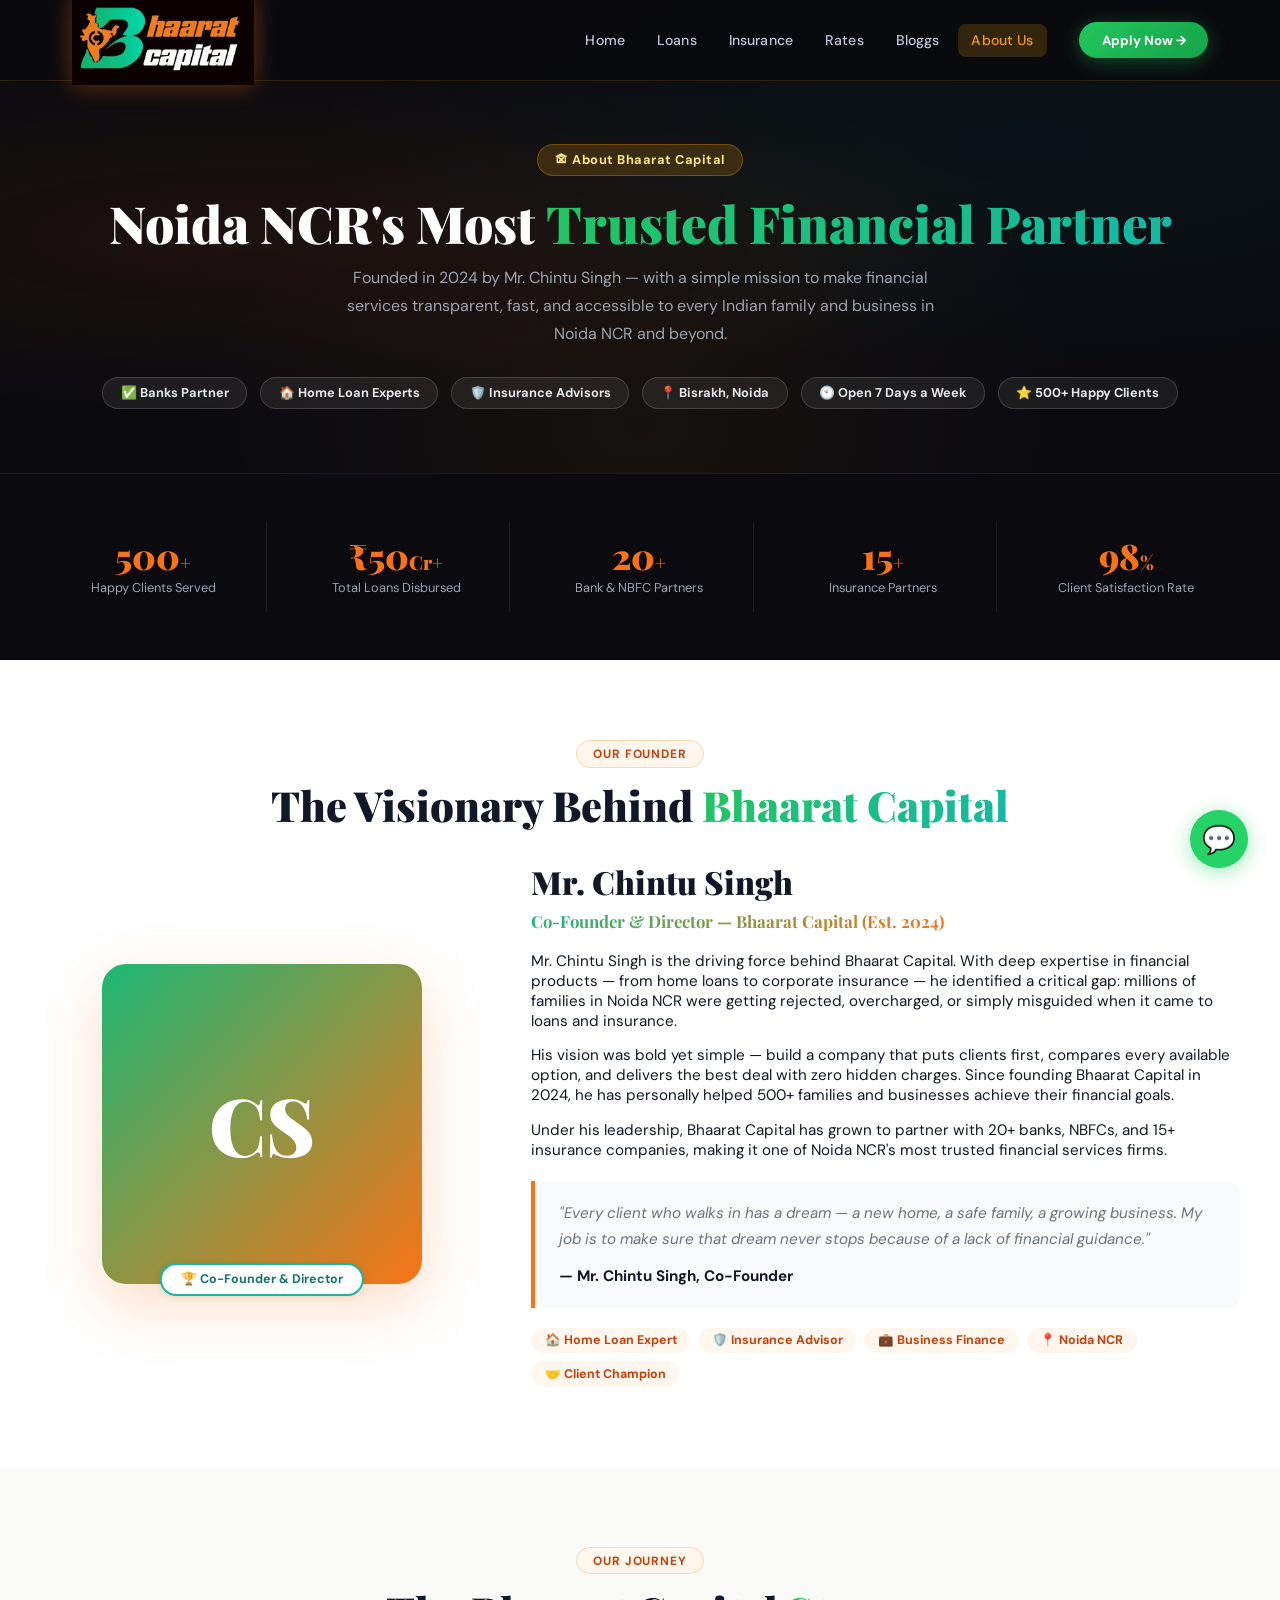
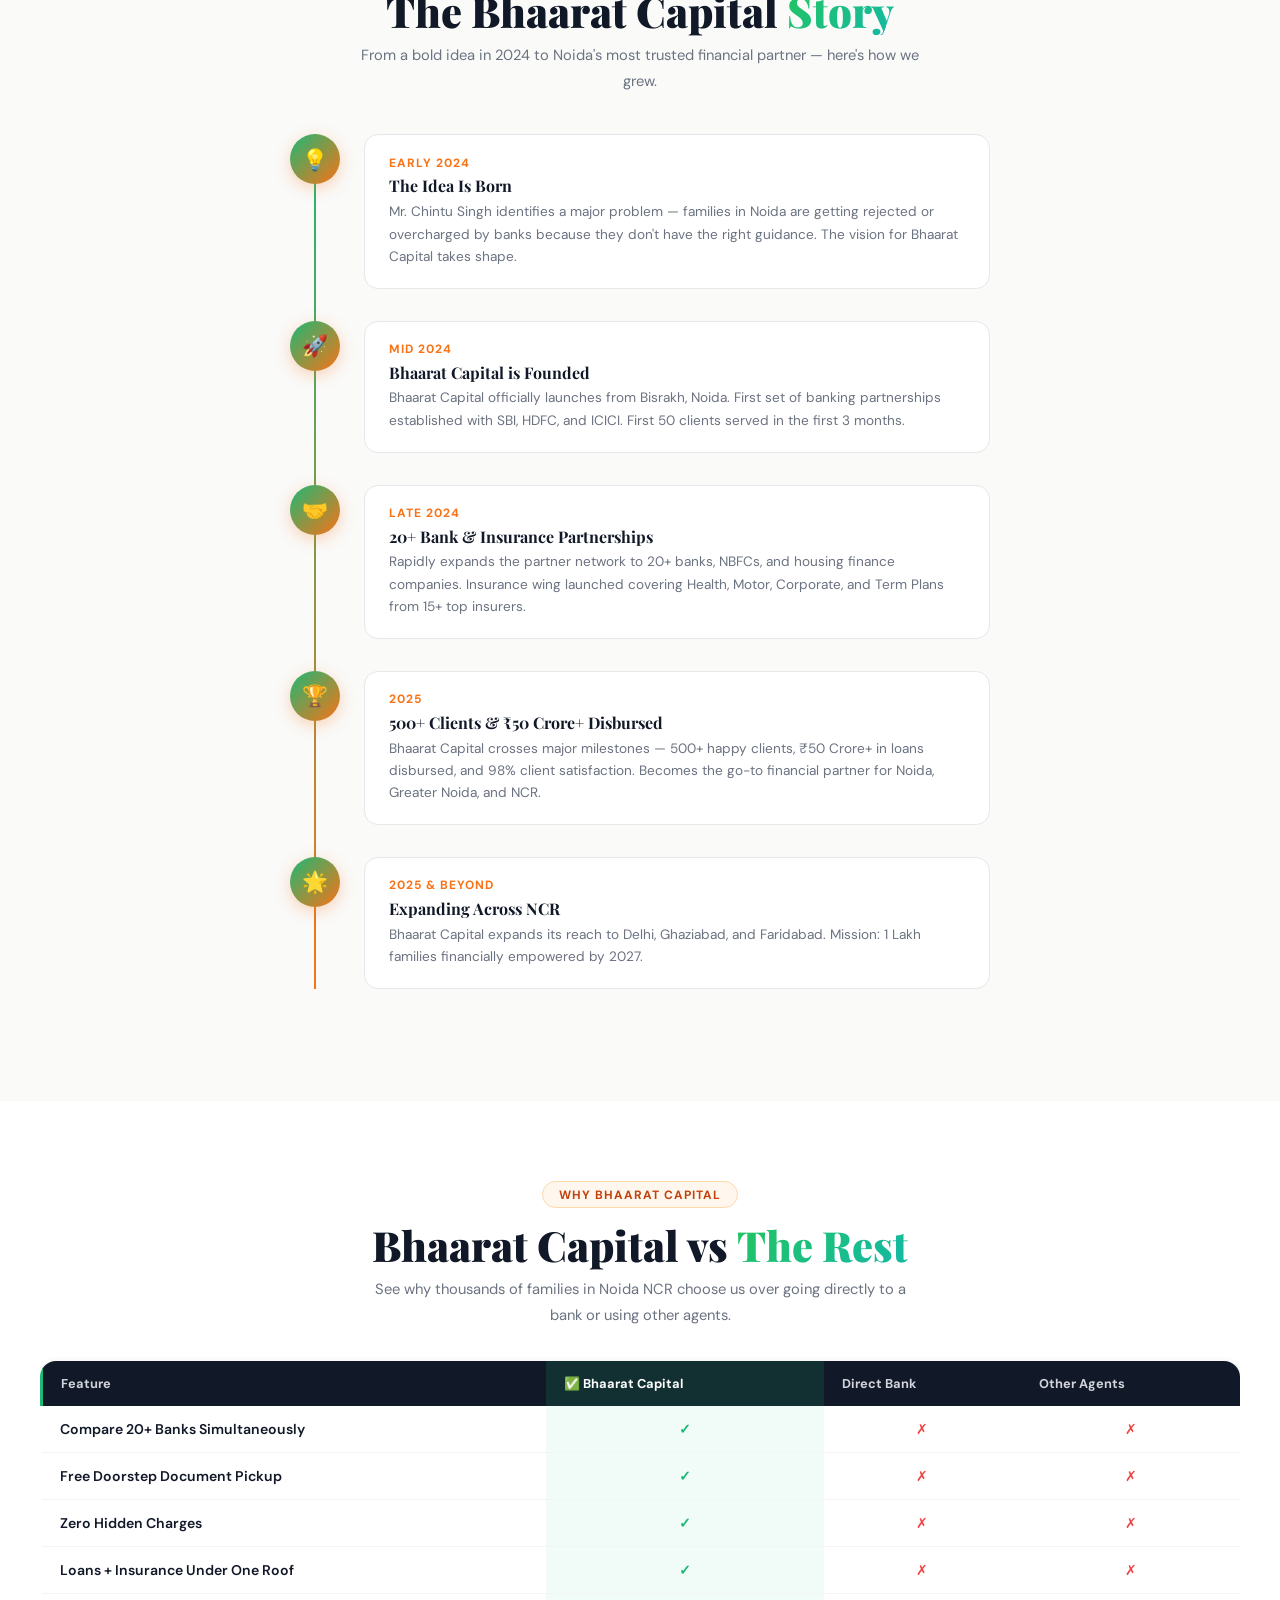
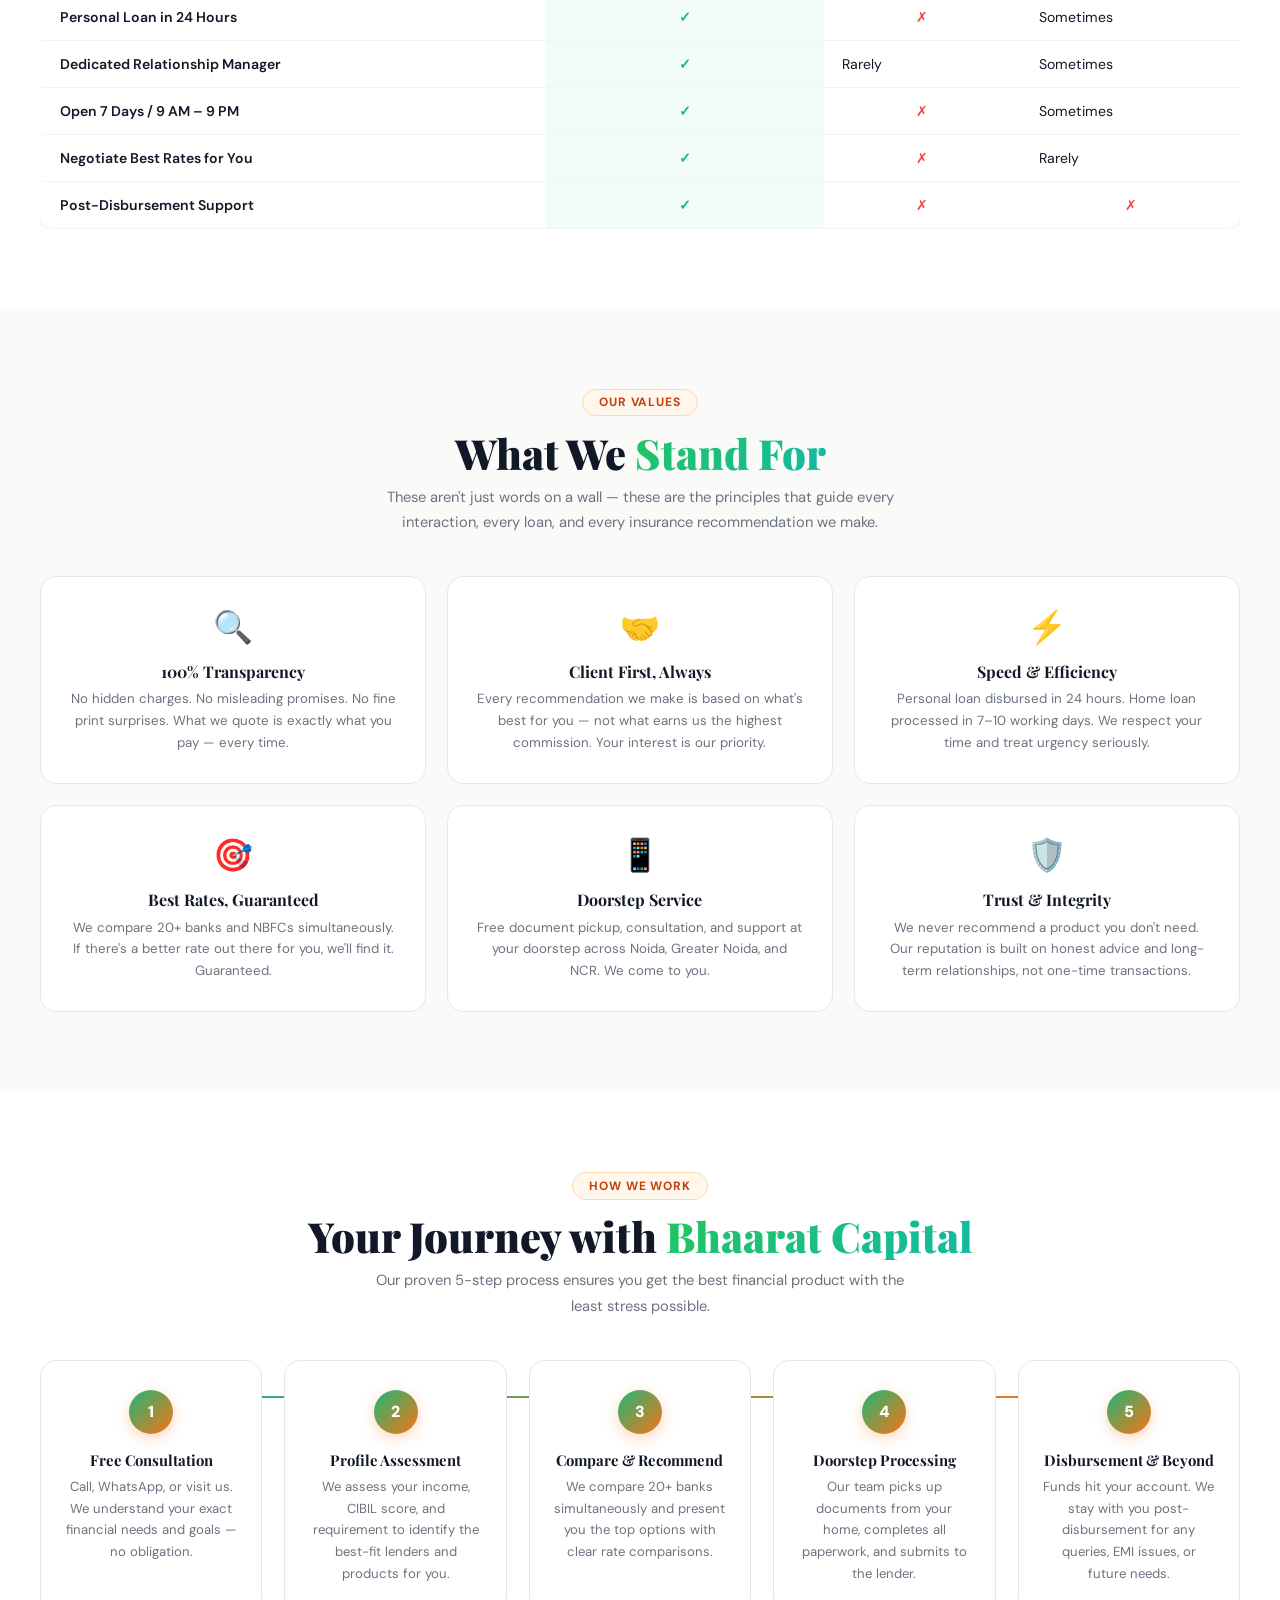
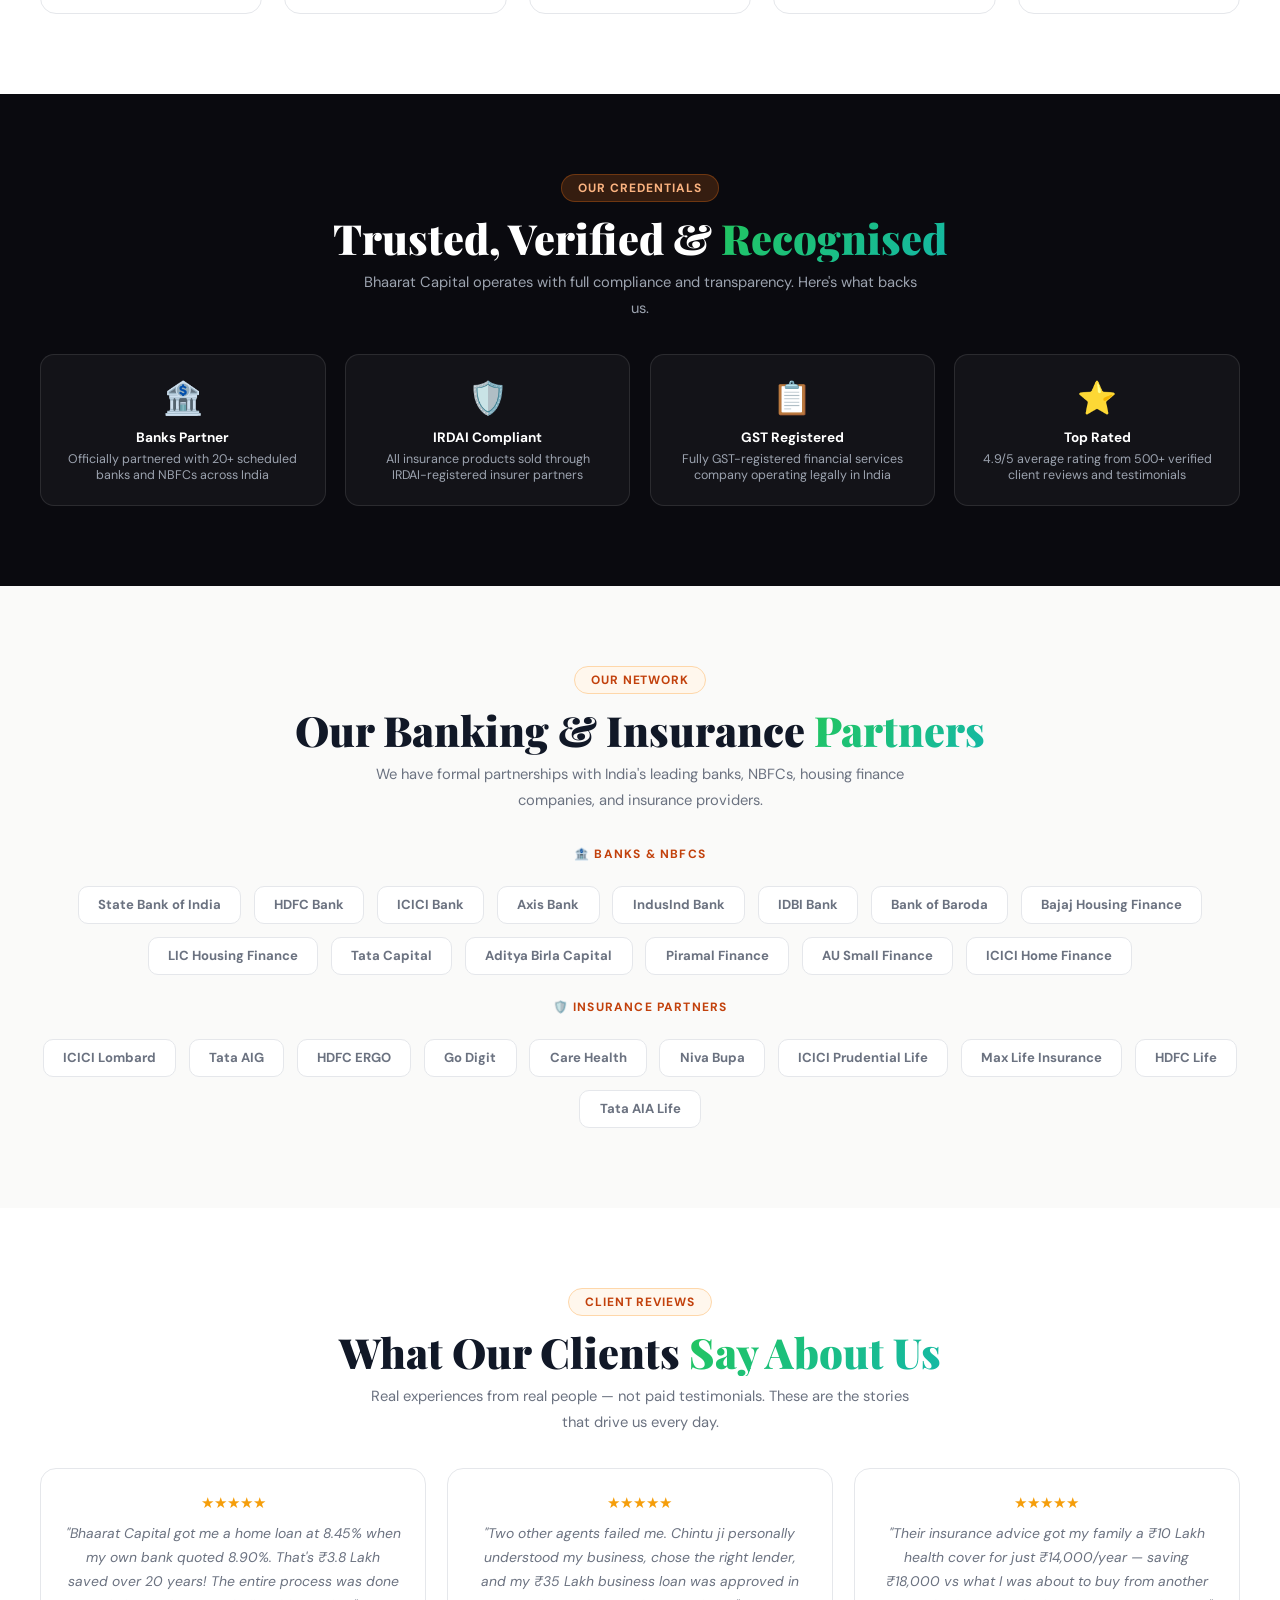
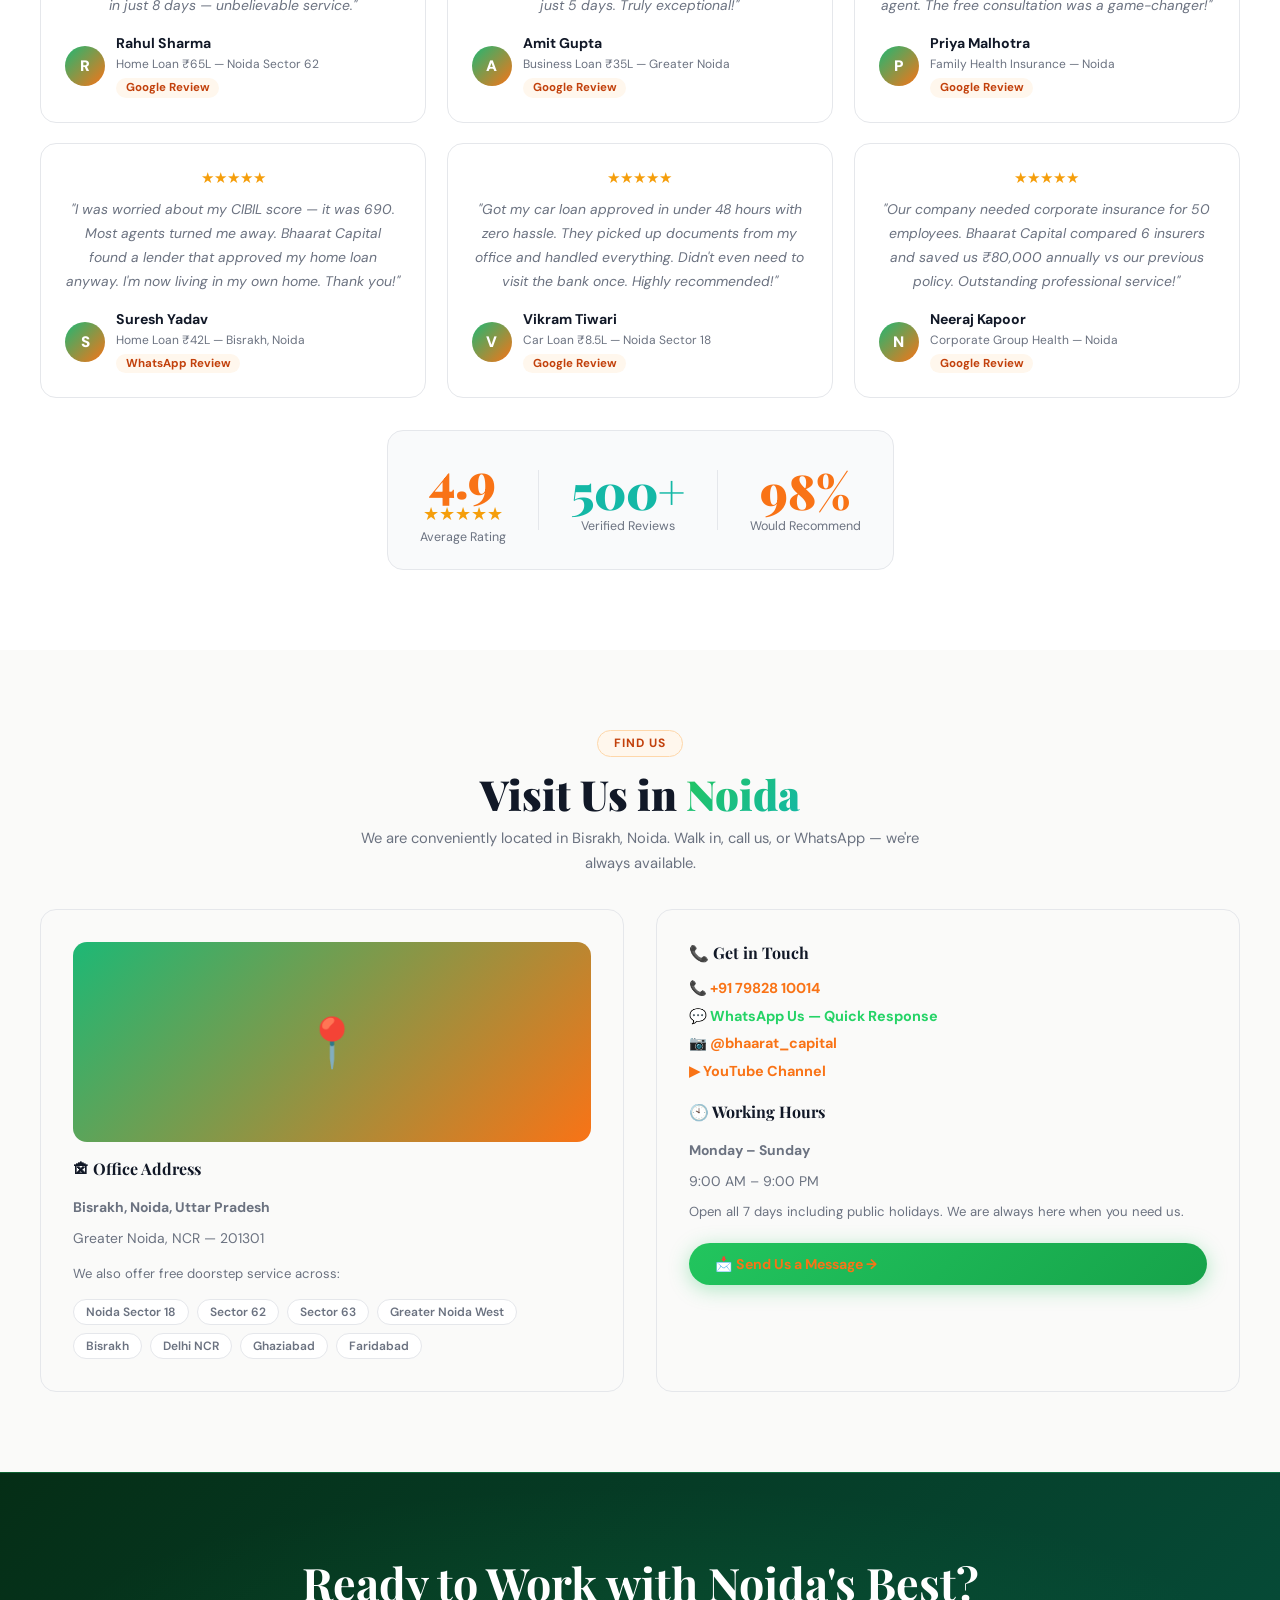
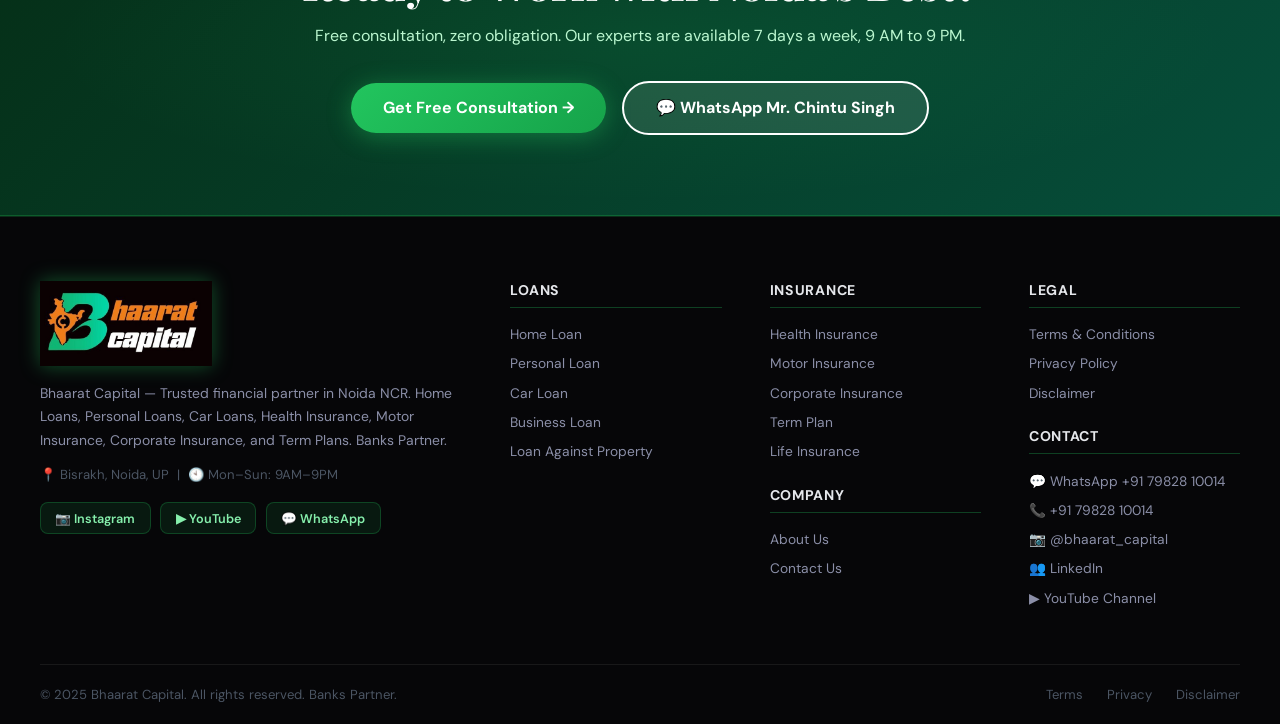
==== commit 3e4ee437: "upadte" ====
--- a/about.html
+++ b/about.html
@@ -362,6 +362,7 @@
   .cred-grid{grid-template-columns:1fr 1fr;}
 }
 </style>
+  <link rel="stylesheet" href="mobile_css_fix.css"/>
 </head>
 <body>
 
@@ -376,7 +377,7 @@
       <li><a href="loans.html">Loans</a></li>
       <li><a href="insurance.html">Insurance</a></li>
       <li><a href="rates.html">Rates</a></li>
-      <li><a href="our-story.html">Our Story</a></li>
+      <li><a href="our-story.html">Bloggs</a></li>
       <li><a href="about.html" class="active">About Us</a></li>
     </ul>
     <a href="contact.html" class="nav-cta">Apply Now &#8594;</a>
@@ -387,7 +388,7 @@
     <a href="loans.html">Loans</a>
     <a href="insurance.html">Insurance</a>
     <a href="rates.html">Rates</a>
-    <a href="our-story.html">Our Story</a>
+    <a href="our-story.html">Bloggs</a>
     <a href="about.html" style="color:var(--gold);font-weight:700;">About Us</a>
     <a href="https://wa.me/917982810014" target="_blank" style="color:#22c55e;font-weight:700;">&#128172; WhatsApp Us</a>
   </div>
@@ -781,5 +782,6 @@
   }, { threshold: 0.5 });
   document.querySelectorAll(".count-num").forEach(el => counterObserver.observe(el));
 </script>
+  <script src="mobile_nav_inject.js"></script>
 </body>
 </html>
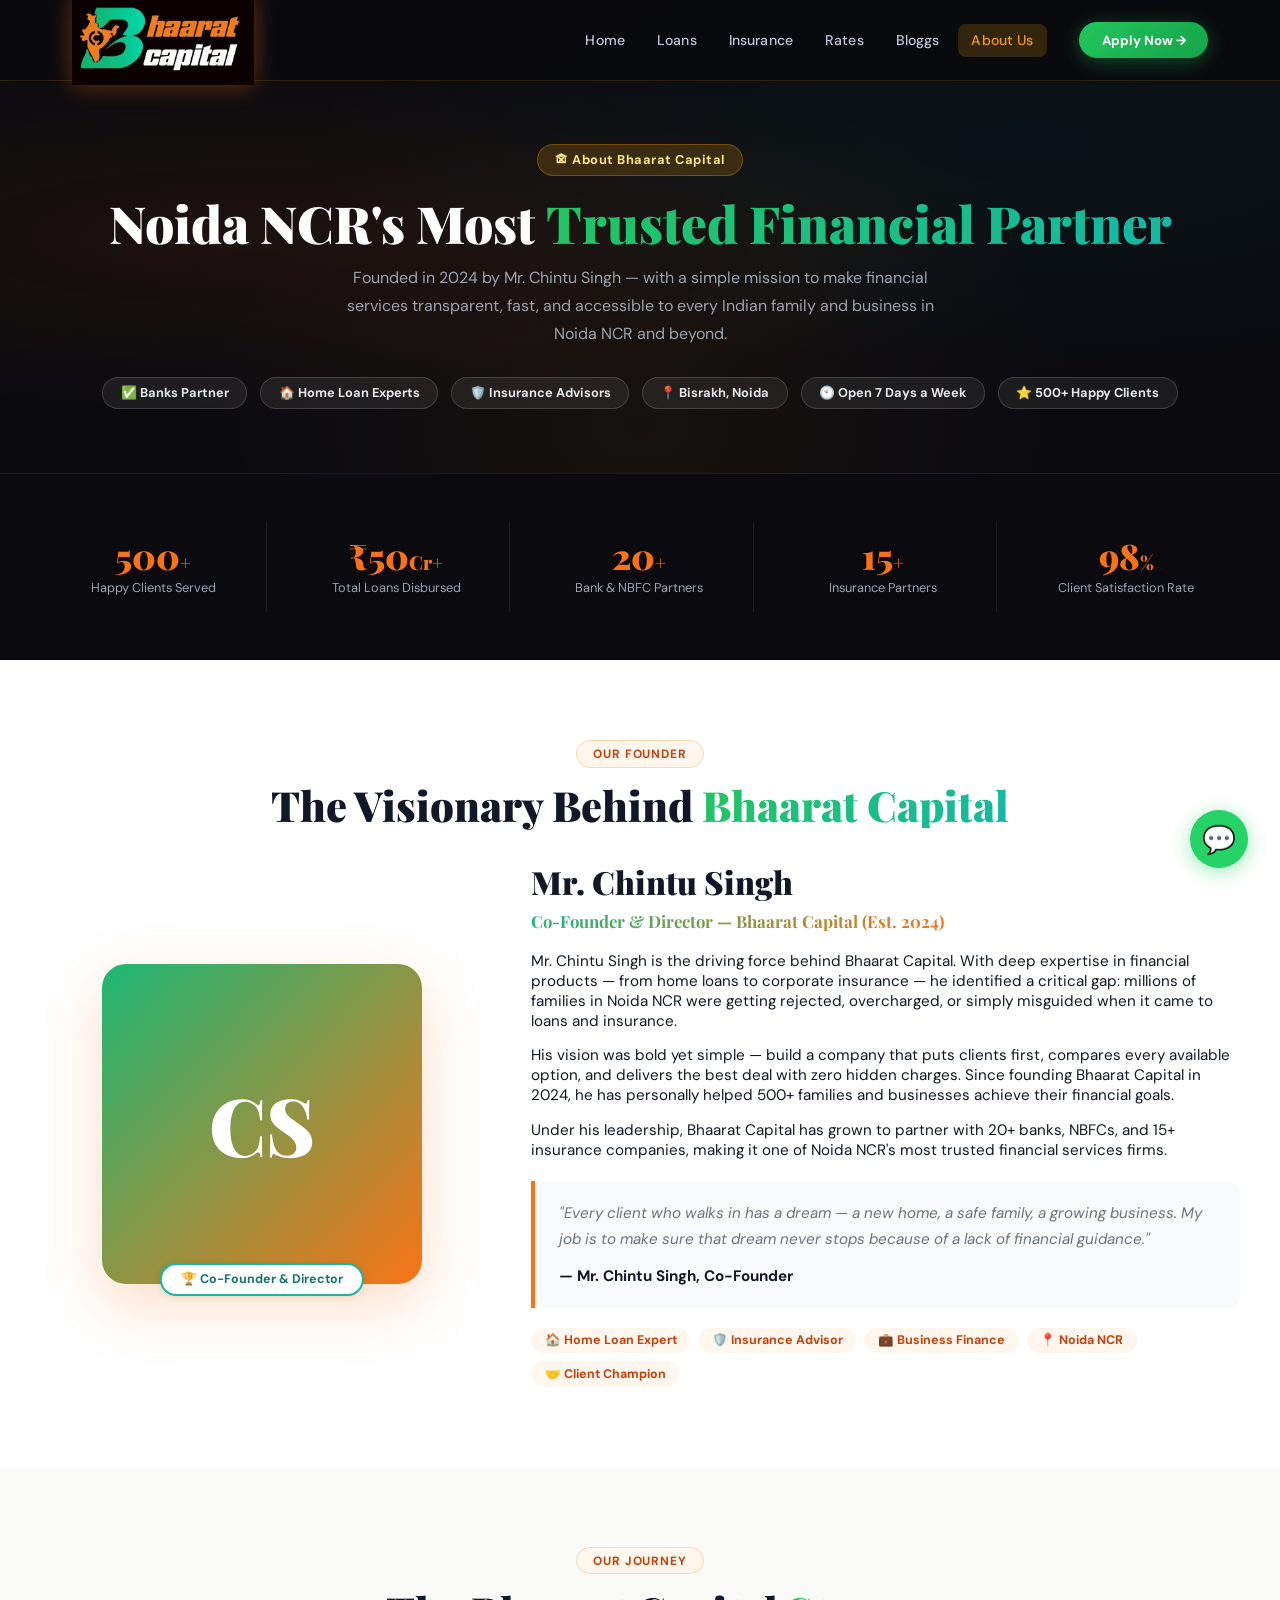
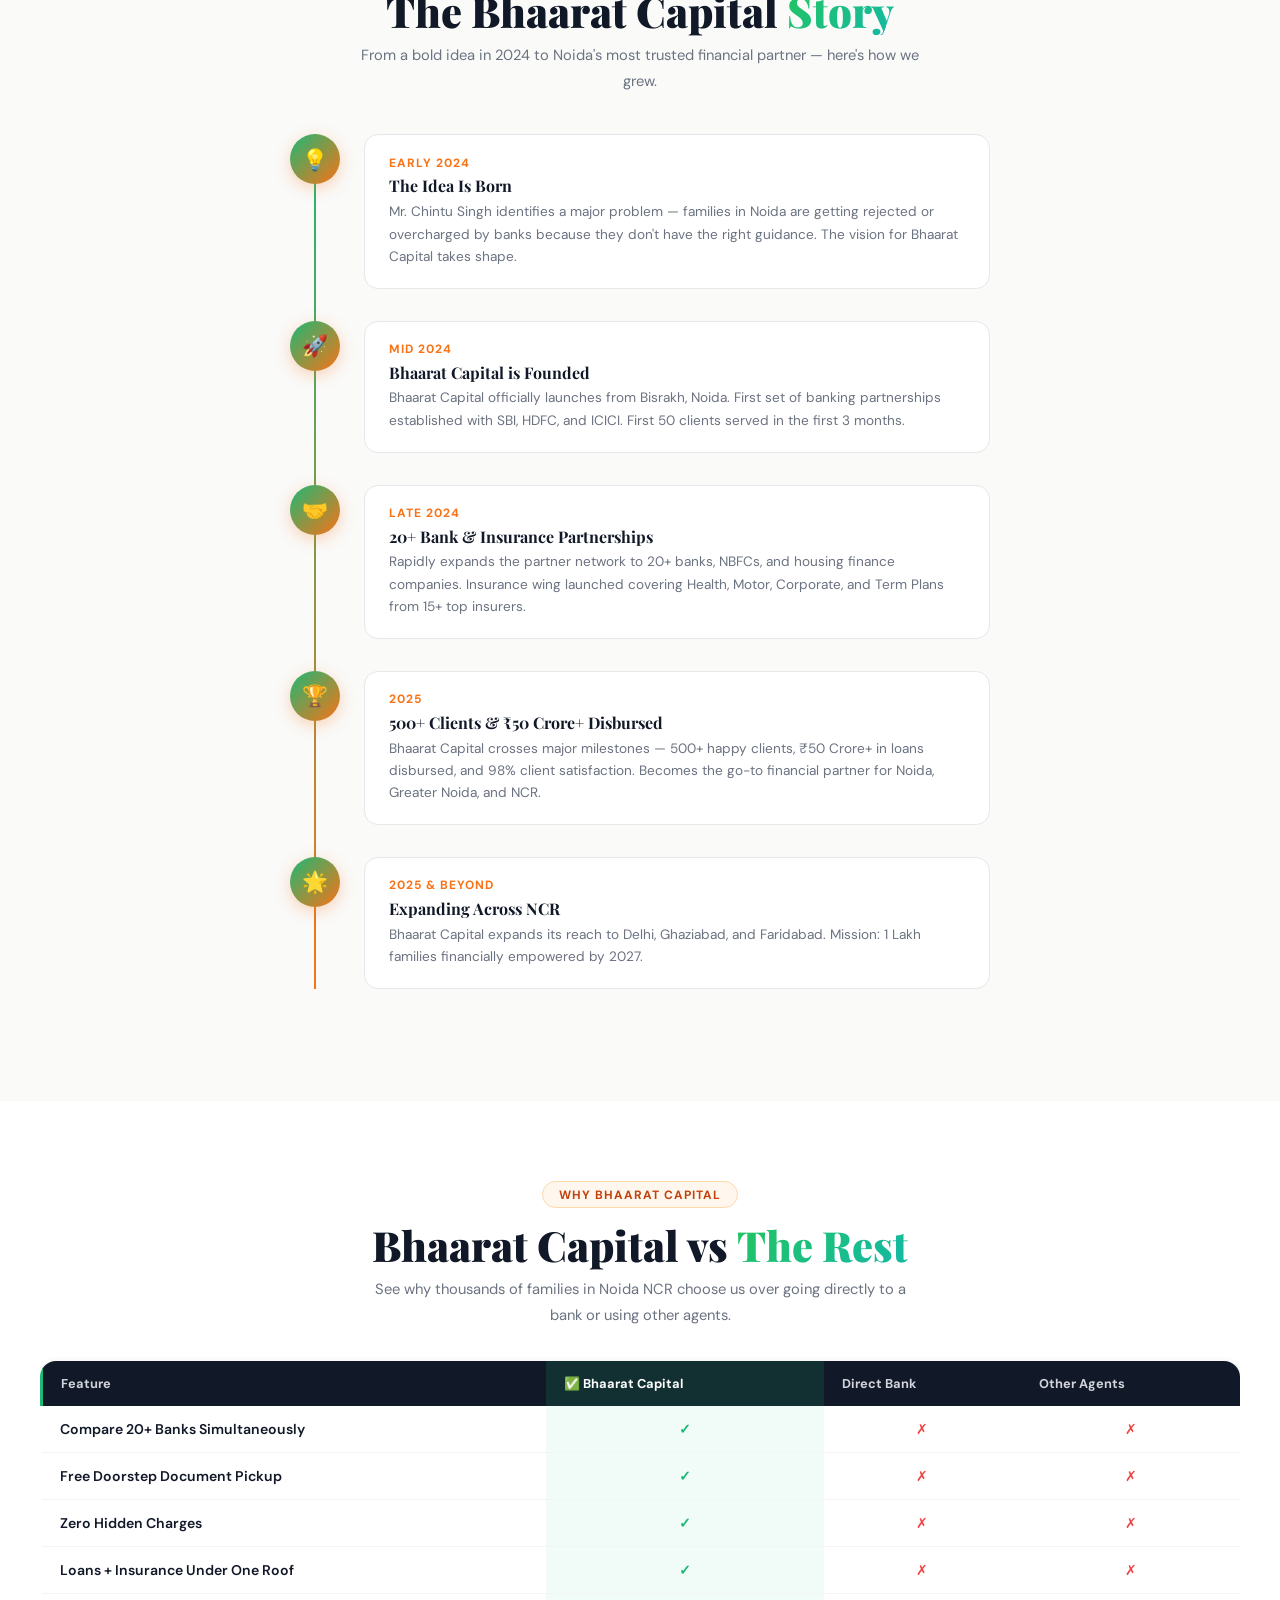
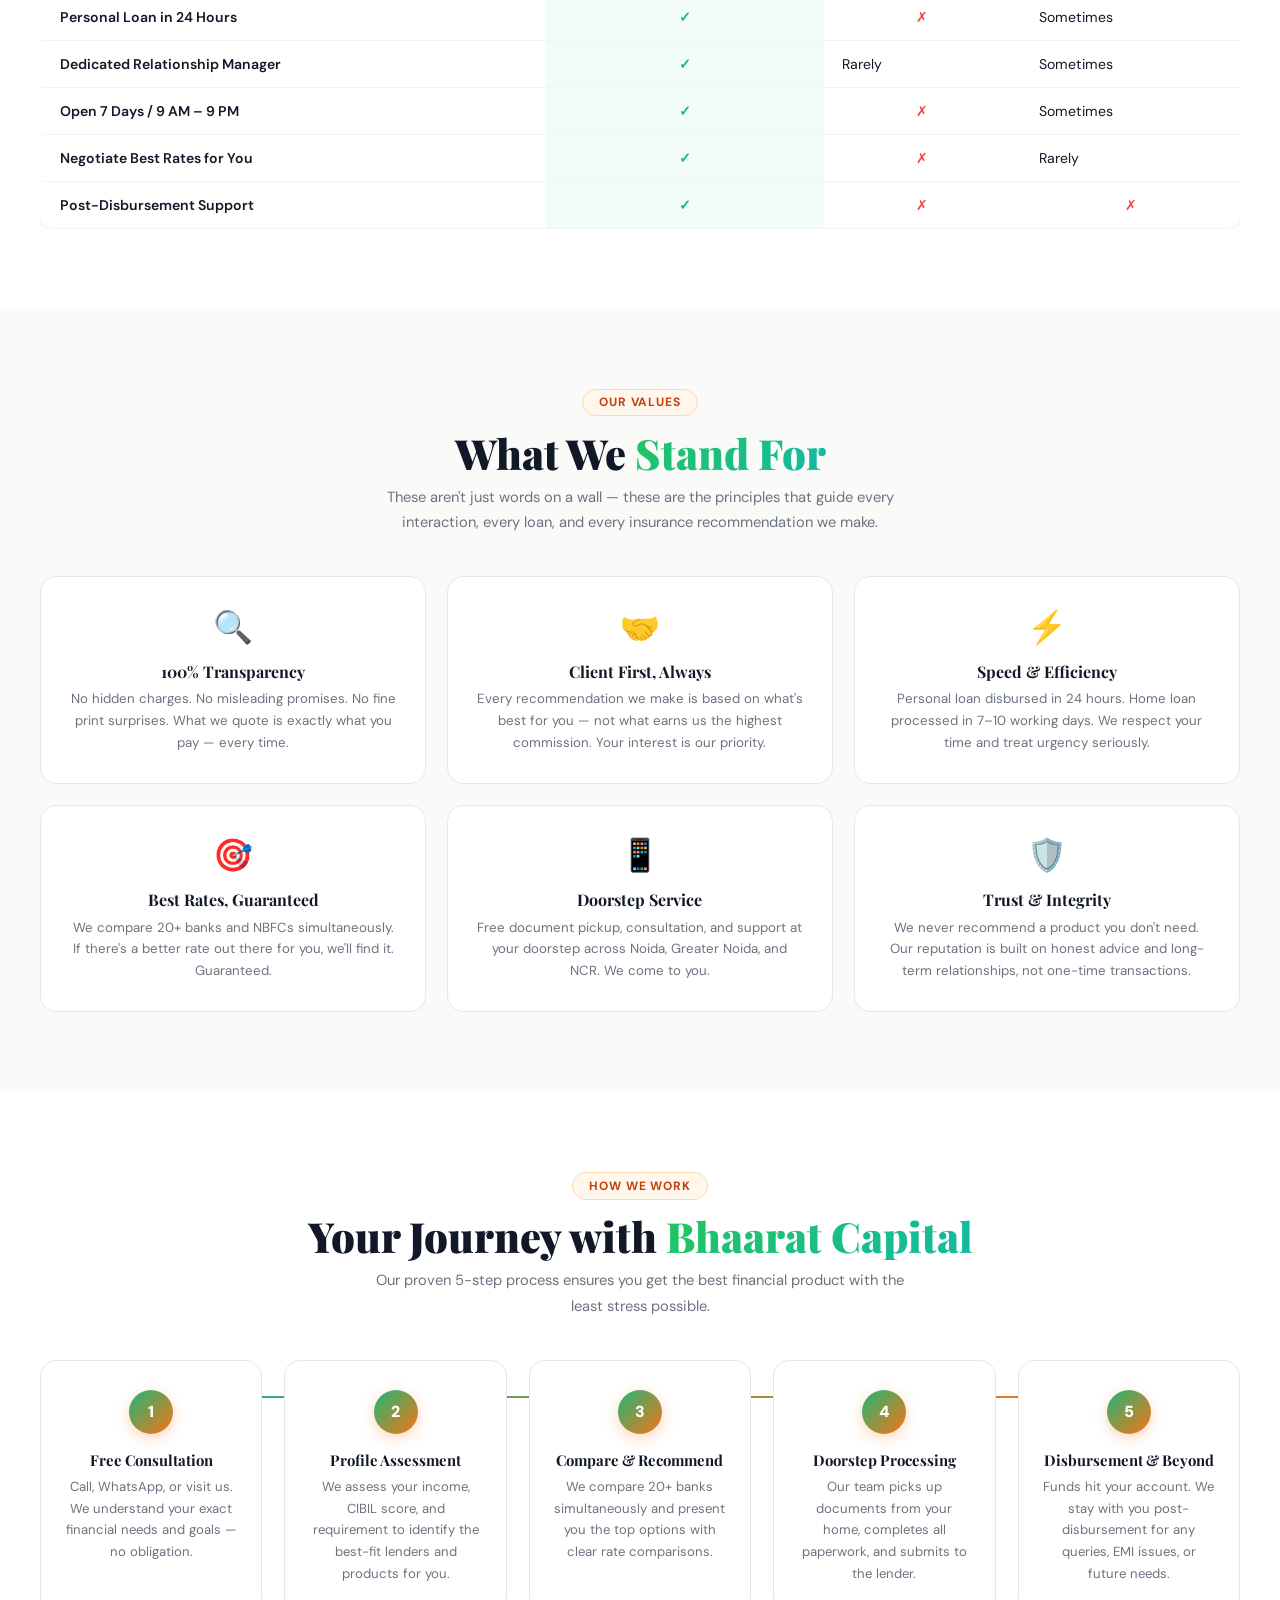
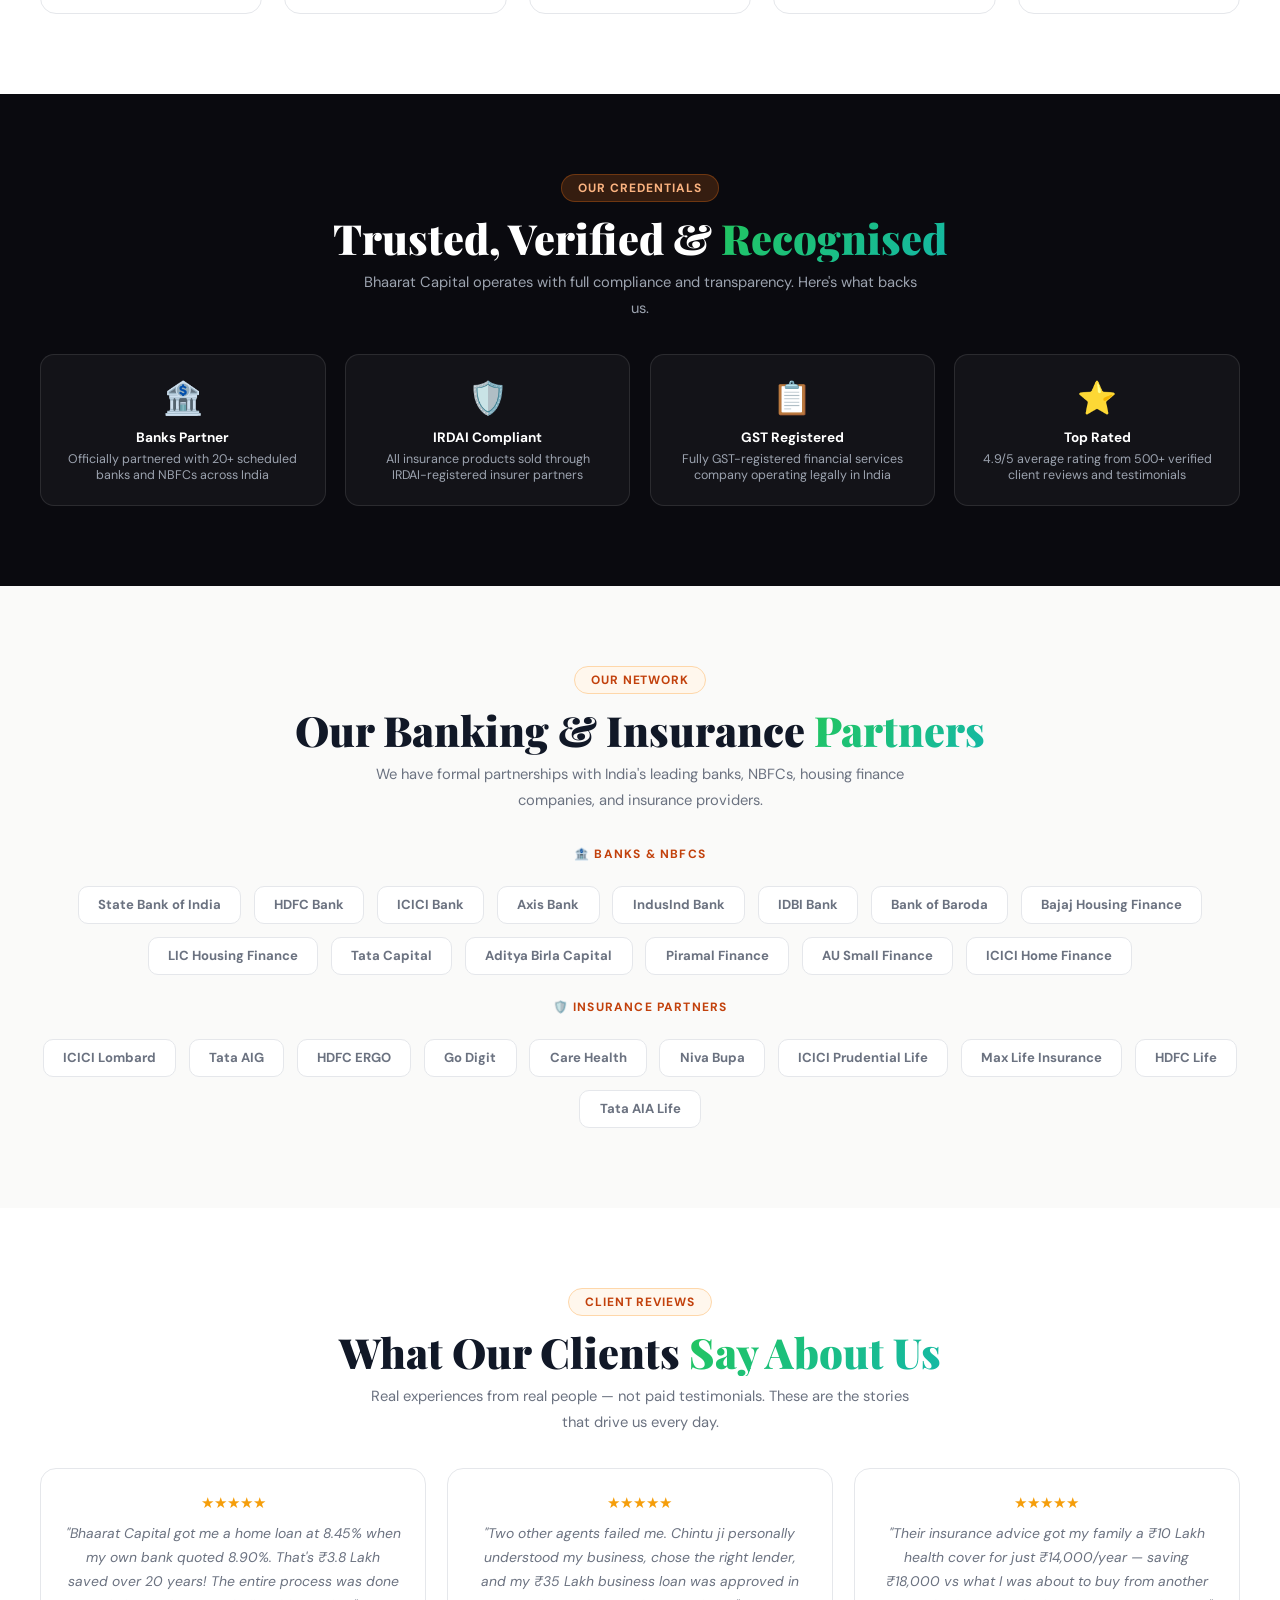
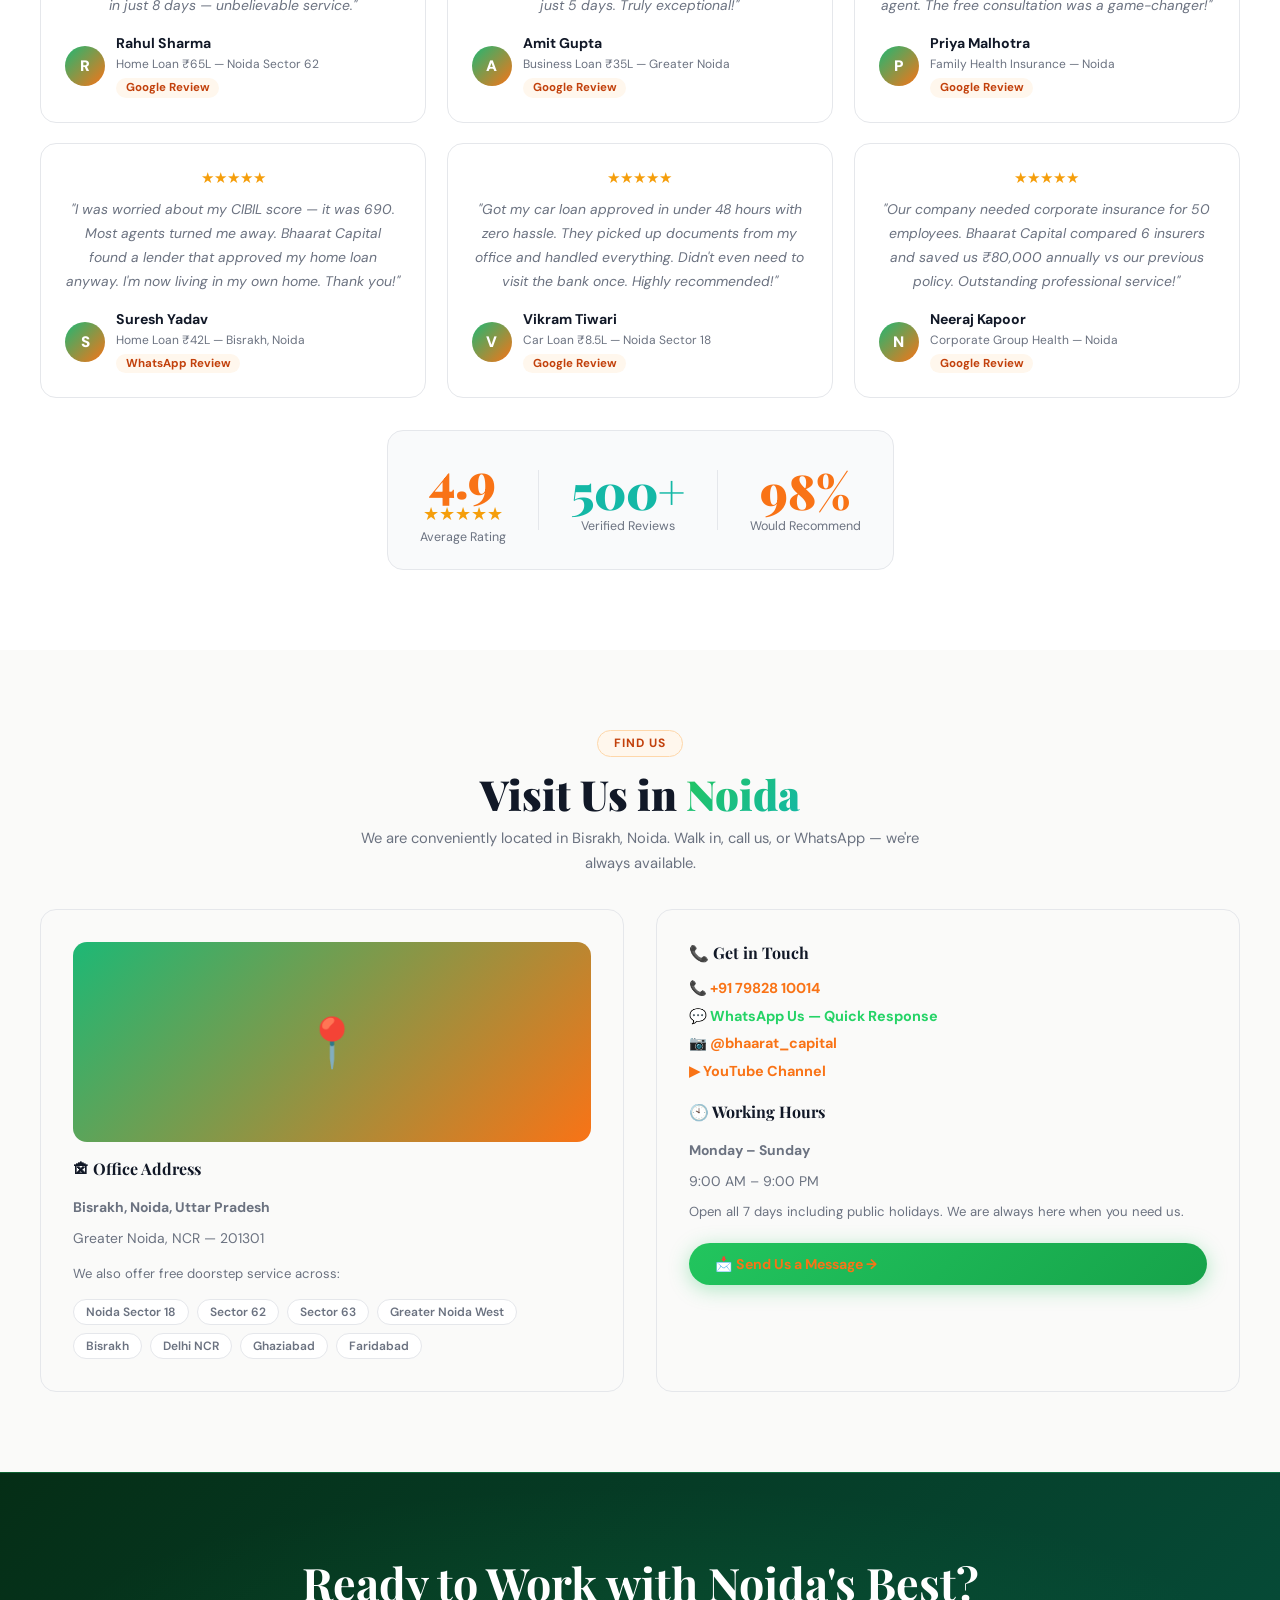
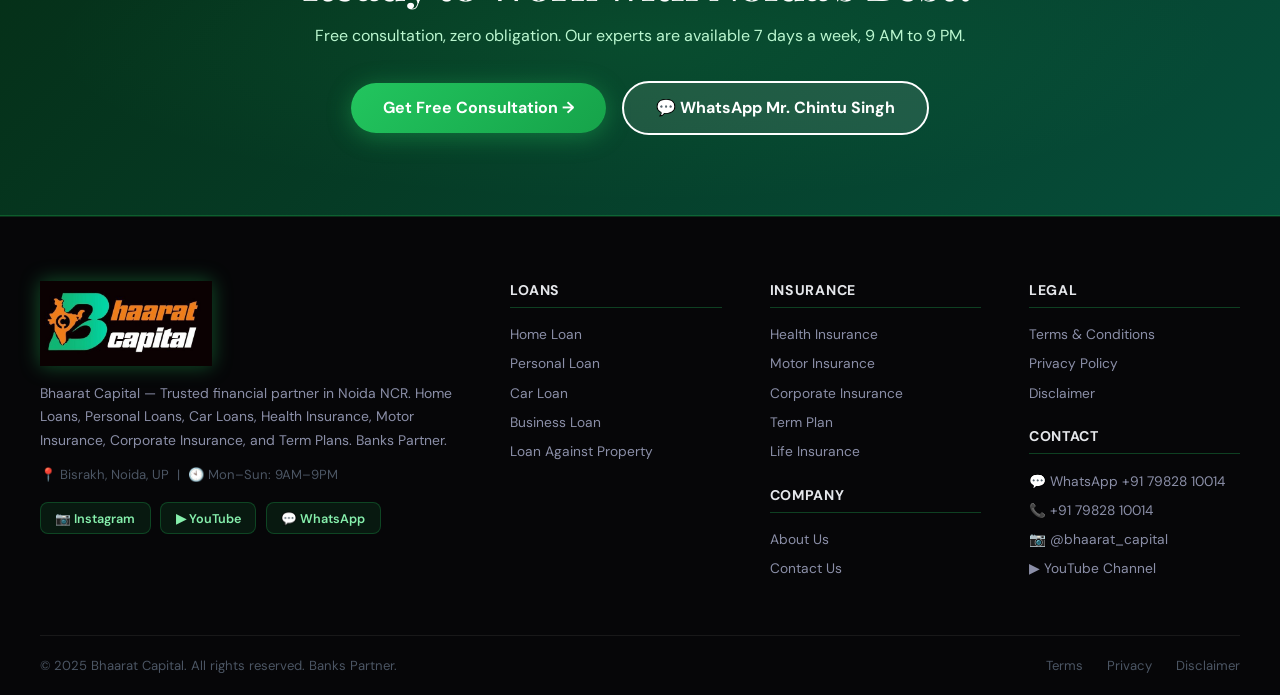
==== commit 01ef803f: "update about page" ====
--- a/about.html
+++ b/about.html
@@ -8,7 +8,6 @@
 <link rel="preconnect" href="https://fonts.googleapis.com">
 <link href="https://fonts.googleapis.com/css2?family=Playfair+Display:wght@700;900&family=DM+Sans:wght@300;400;500;600;700&display=swap" rel="stylesheet">
 <style>
-/* ── CSS VARIABLES (same as index.html) ── */
 :root {
   --bg-deep: #0A0A0F;
   --bg-card: #13131A;
@@ -27,8 +26,6 @@
   --text-bright: #F1F1F8;
   --font-display: 'Playfair Display', serif;
   --font-body: 'DM Sans', sans-serif;
-
-  /* Light section vars */
   --dark: #111827;
   --gray: #6B7280;
   --border: #E5E7EB;
@@ -54,7 +51,7 @@
 }
 .btn-primary:hover { transform: translateY(-2px); box-shadow: 0 6px 28px rgba(34,197,94,.5); }
 
-/* ── NAVBAR (identical to index.html dark style) ── */
+/* ── NAVBAR ── */
 #navbar {
   position: fixed; top: 0; left: 0; right: 0; z-index: 1000;
   background: rgba(10,10,15,0.92);
@@ -87,9 +84,14 @@
   font-weight: 700; padding: 0.6rem 1.4rem; border-radius: 50px;
   box-shadow: 0 4px 20px rgba(34,197,94,0.35);
   transition: all 0.2s; white-space: nowrap;
-}
-.nav-cta:hover { transform: translateY(-2px); box-shadow: 0 6px 28px rgba(34,197,94,0.5); background: linear-gradient(135deg, #16a34a, #15803d); }
-.hamburger { display: none; color: #fff; background: none; border: none; font-size: 1.4rem; cursor: pointer; margin-left: auto; }
+  text-decoration: none; display: inline-block;
+}
+.nav-cta:hover { transform: translateY(-2px); box-shadow: 0 6px 28px rgba(34,197,94,0.5); }
+.hamburger {
+  display: none; color: #fff; background: none;
+  border: 1px solid rgba(255,255,255,.15); font-size: 1.2rem;
+  cursor: pointer; padding: .4rem .7rem; border-radius: 8px; flex-shrink: 0;
+}
 .mobile-menu {
   background: #0A0A0F; border-top: 1px solid rgba(34,197,94,0.15);
   padding: 1rem 1.5rem 1.5rem; display: none; flex-direction: column; gap: 0.2rem;
@@ -100,7 +102,7 @@
 }
 .mobile-menu a:hover { color: var(--gold); }
 
-/* ── PAGE HERO (dark theme) ── */
+/* ── PAGE HERO ── */
 .page-hero {
   min-height: 45vh;
   background: radial-gradient(ellipse at 20% 50%, rgba(249,115,22,0.08) 0%, transparent 55%),
@@ -127,7 +129,6 @@
   -webkit-background-clip: text; -webkit-text-fill-color: transparent; background-clip: text;
 }
 
-/* ── HERO BADGES ── */
 .hero-trust-badges { display: flex; flex-wrap: wrap; justify-content: center; gap: .8rem; margin-top: 1.8rem; }
 .hero-badge-item {
   background: rgba(255,255,255,0.07); border: 1px solid rgba(255,255,255,0.15);
@@ -135,7 +136,7 @@
   font-weight: 700; color: #E5E7EB;
 }
 
-/* ── SECTION BASE ── */
+/* ── SECTIONS ── */
 .section { padding: 5rem 2rem; }
 .container { max-width: 1200px; margin: 0 auto; }
 .tc { text-align: center; }
@@ -149,11 +150,9 @@
   font-family: var(--font-display); font-size: clamp(1.7rem, 3.5vw, 2.6rem);
   font-weight: 900; color: var(--dark); margin-bottom: .5rem; line-height: 1.15;
 }
-.section-sub {
-  font-size: .92rem; color: var(--gray); max-width: 560px; margin: 0 auto; line-height: 1.75;
-}
-
-/* ── STATS ROW ── */
+.section-sub { font-size: .92rem; color: var(--gray); max-width: 560px; margin: 0 auto; line-height: 1.75; }
+
+/* ── STATS ── */
 .stats-row { background: var(--bg-deep); padding: 3rem 2rem; }
 .stats-inner {
   max-width: 1200px; margin: 0 auto; display: grid;
@@ -332,7 +331,7 @@
 .anim { opacity: 0; transform: translateY(24px); transition: opacity .55s ease, transform .55s ease; }
 .anim.vis { opacity: 1; transform: translateY(0); }
 
-/* ── RESPONSIVE ── */
+/* ── DESKTOP RESPONSIVE ── */
 @media(max-width:1024px){
   .stats-inner{grid-template-columns:repeat(3,1fr);}
   .stat-box{border-right:none;border-bottom:1px solid rgba(255,255,255,.08);padding-bottom:1rem;margin-bottom:.5rem;}
@@ -346,8 +345,40 @@
   .location-grid{grid-template-columns:1fr;}
   .footer-grid{grid-template-columns:1fr 1fr;}
 }
+
+/* ── MOBILE ── */
 @media(max-width:768px){
-  .nav-links{display:none;} .nav-cta{display:none;} .hamburger{display:block;}
+  /* Desktop nav chupao */
+  .nav-links { display: none; }
+  .nav-cta { display: none; }
+  .hamburger { display: block; }
+
+  /* Mobile navbar layout */
+  .nav-inner {
+    padding: 0 1rem;
+    height: 64px;
+    gap: 0;
+    justify-content: space-between;
+  }
+  .nav-logo-img { height: 38px; }
+
+  /* Mobile Apply Now button */
+  .mobile-apply-btn {
+    display: inline-block !important;
+    background: linear-gradient(135deg, #22c55e, #16a34a);
+    color: #fff;
+    text-decoration: none;
+    font-size: .82rem;
+    font-weight: 700;
+    padding: .5rem 1.1rem;
+    border-radius: 50px;
+    white-space: nowrap;
+    box-shadow: 0 3px 14px rgba(34,197,94,.35);
+  }
+
+  /* Hero mobile */
+  .page-hero { padding: 6rem 1.2rem 3rem; min-height: auto; }
+
   .stats-inner{grid-template-columns:1fr 1fr;}
   .values-grid{grid-template-columns:1fr;max-width:380px;margin-left:auto;margin-right:auto;}
   .review-grid{grid-template-columns:1fr;max-width:420px;margin-left:auto;margin-right:auto;}
@@ -362,7 +393,6 @@
   .cred-grid{grid-template-columns:1fr 1fr;}
 }
 </style>
-  <link rel="stylesheet" href="mobile_css_fix.css"/>
 </head>
 <body>
 
@@ -370,7 +400,7 @@
 <nav id="navbar">
   <div class="nav-inner">
     <a href="index.html" style="display:flex;align-items:center;">
-      <img src="logo (1).png" alt="Bhaarat Capital" class="nav-logo-img" style="height:90px;width:auto;object-fit:contain;">
+      <img src="logo (1).png" alt="Bhaarat Capital" class="nav-logo-img">
     </a>
     <ul class="nav-links" id="navLinks">
       <li><a href="index.html">Home</a></li>
@@ -381,6 +411,10 @@
       <li><a href="about.html" class="active">About Us</a></li>
     </ul>
     <a href="contact.html" class="nav-cta">Apply Now &#8594;</a>
+
+    <!-- Mobile Apply Now — desktop pe hidden -->
+    <a href="contact.html" class="mobile-apply-btn" style="display:none;">Apply Now →</a>
+
     <button class="hamburger" id="hamburger" aria-label="Menu">&#9776;</button>
   </div>
   <div class="mobile-menu" id="mobileMenu">
@@ -731,7 +765,6 @@
       <a href="https://wa.me/917982810014" target="_blank">&#128172; WhatsApp +91 79828 10014</a>
       <a href="tel:+917982810014">&#128222; +91 79828 10014</a>
       <a href="https://www.instagram.com/bhaarat_capital/" target="_blank">&#128247; @bhaarat_capital</a>
-      <a href="https://www.linkedin.com/company/bhaaratcapital/" target="_blank">&#128101; LinkedIn</a>
       <a href="https://www.youtube.com/@bhaaratcapital" target="_blank">&#9654; YouTube Channel</a>
     </div>
   </div>
@@ -748,6 +781,12 @@
 <a href="https://wa.me/917982810014" class="whatsapp-float" target="_blank" title="Chat on WhatsApp">&#128172;</a>
 
 <script>
+  // Mobile pe Apply Now button dikhao
+  if (window.innerWidth <= 768) {
+    var mab = document.querySelector('.mobile-apply-btn');
+    if (mab) mab.style.display = 'inline-block';
+  }
+
   // Hamburger
   document.getElementById("hamburger").addEventListener("click", function () {
     var m = document.getElementById("mobileMenu");
@@ -782,6 +821,6 @@
   }, { threshold: 0.5 });
   document.querySelectorAll(".count-num").forEach(el => counterObserver.observe(el));
 </script>
-  <script src="mobile_nav_inject.js"></script>
+
 </body>
 </html>
